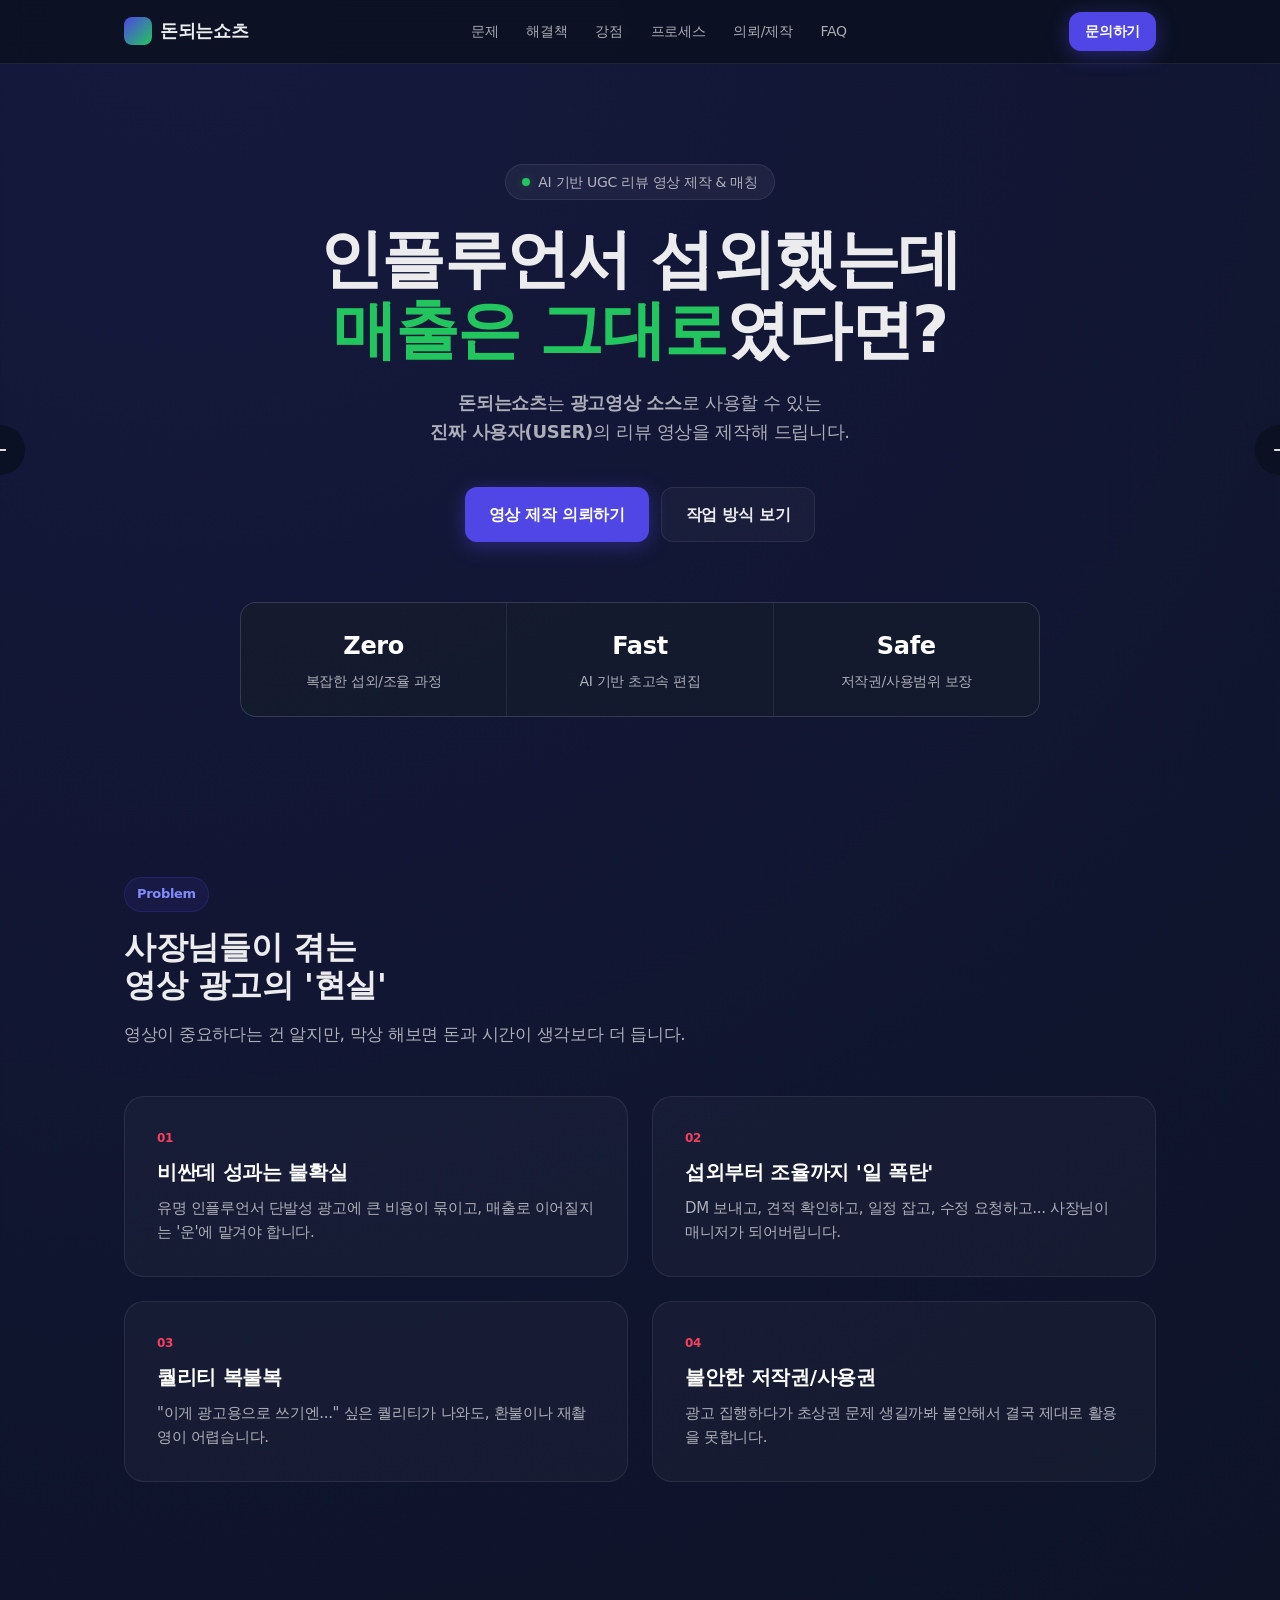
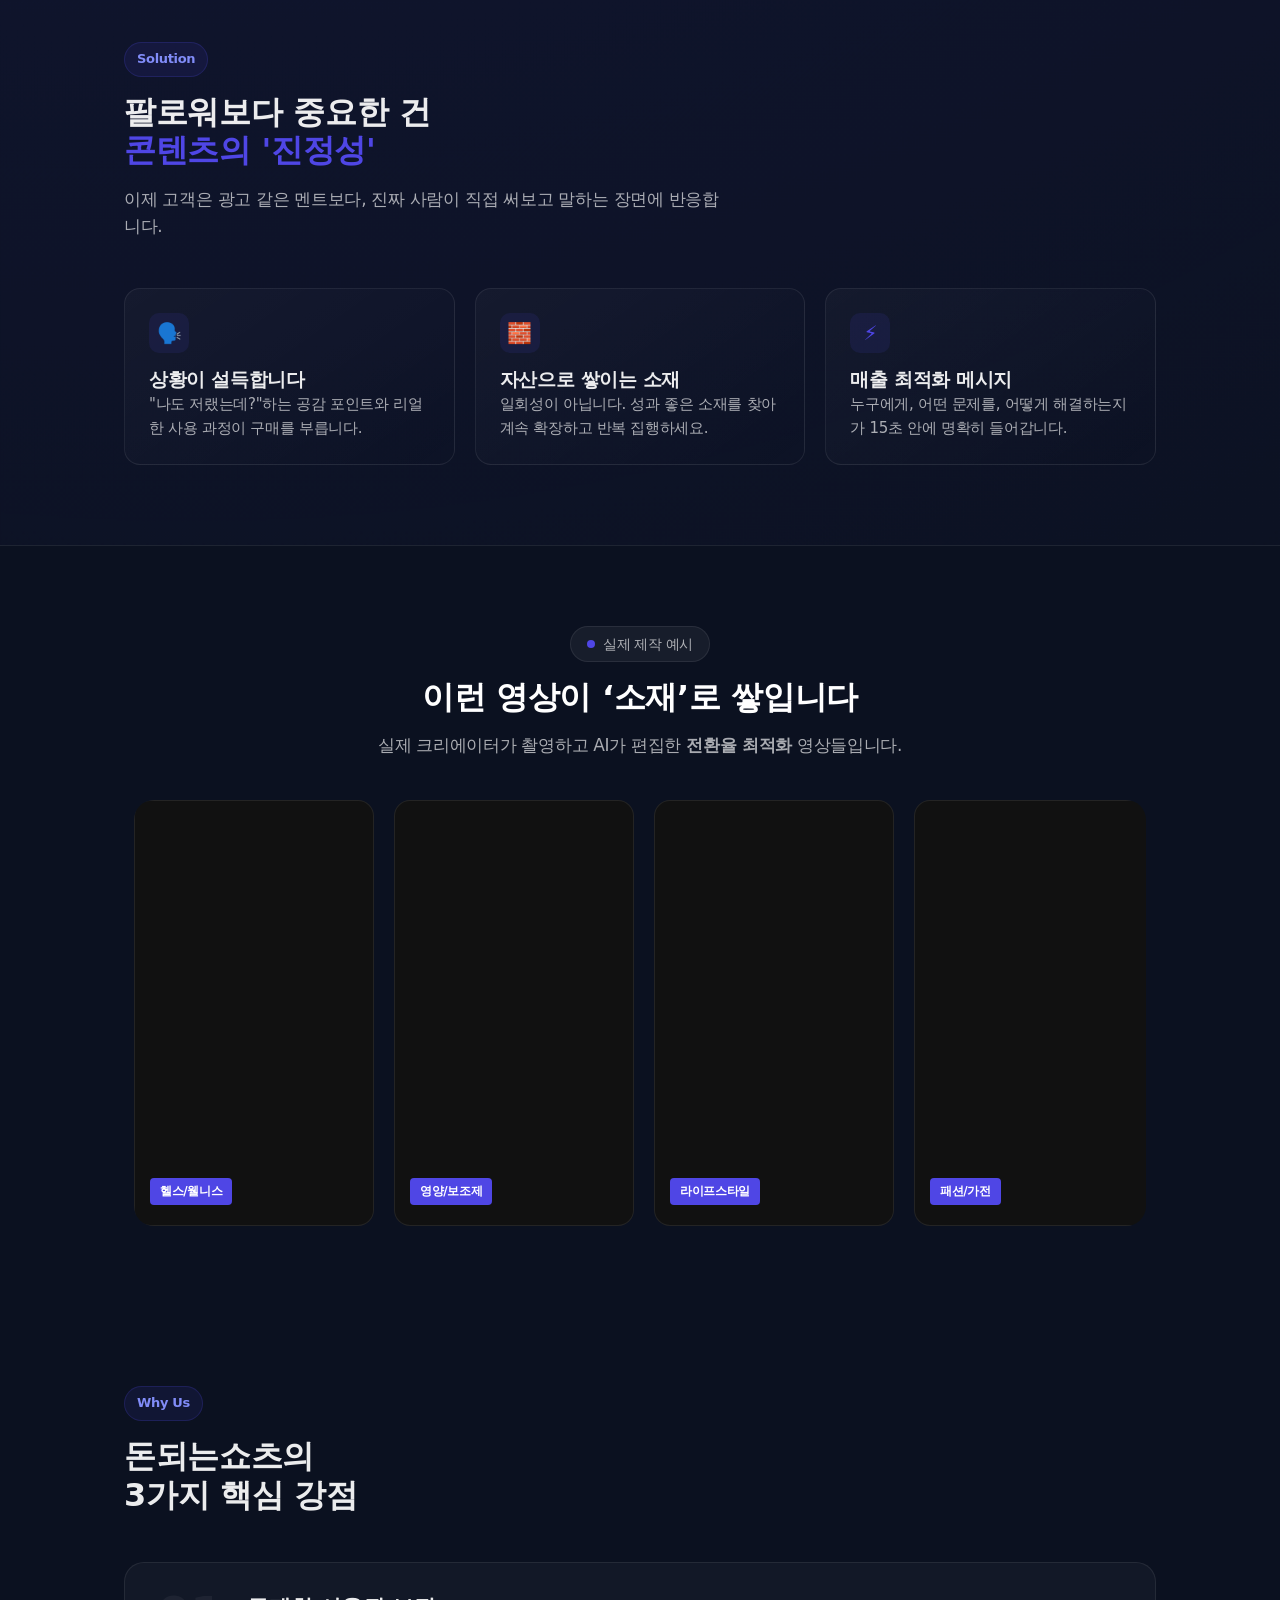
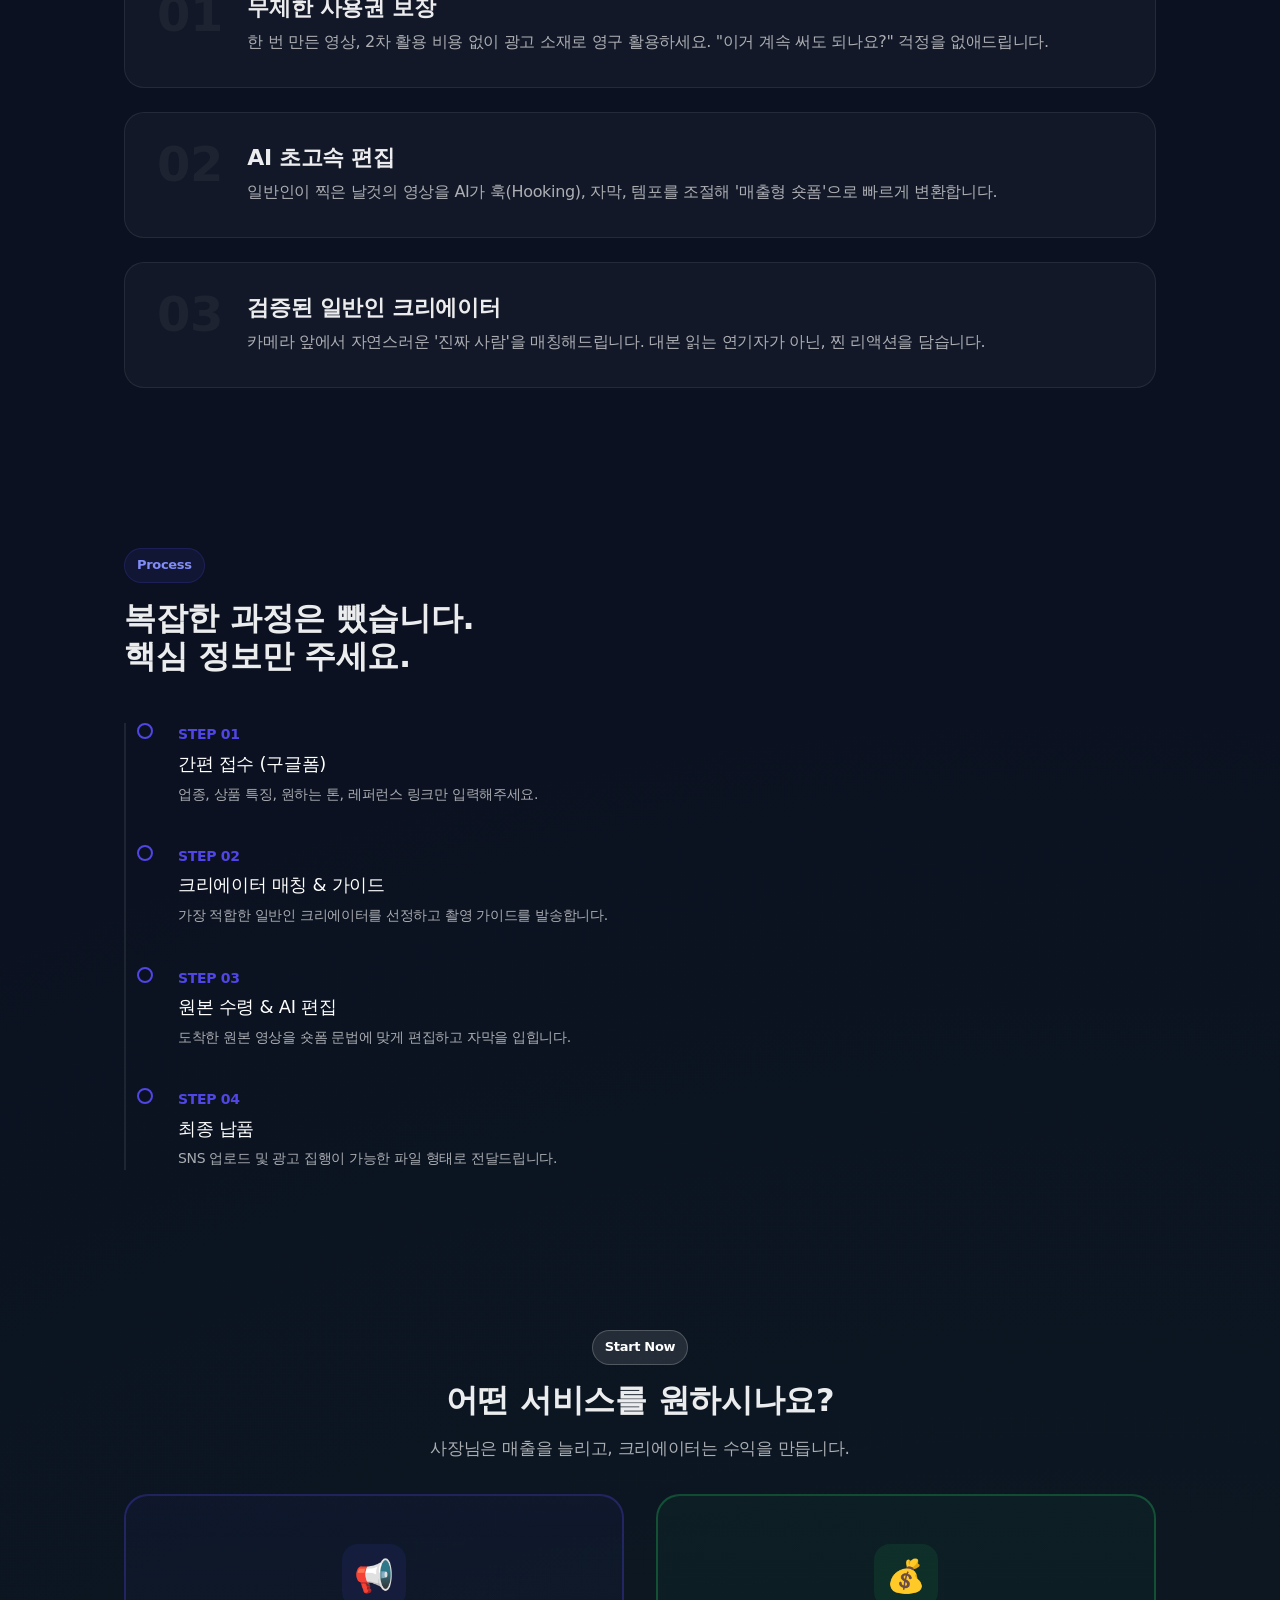
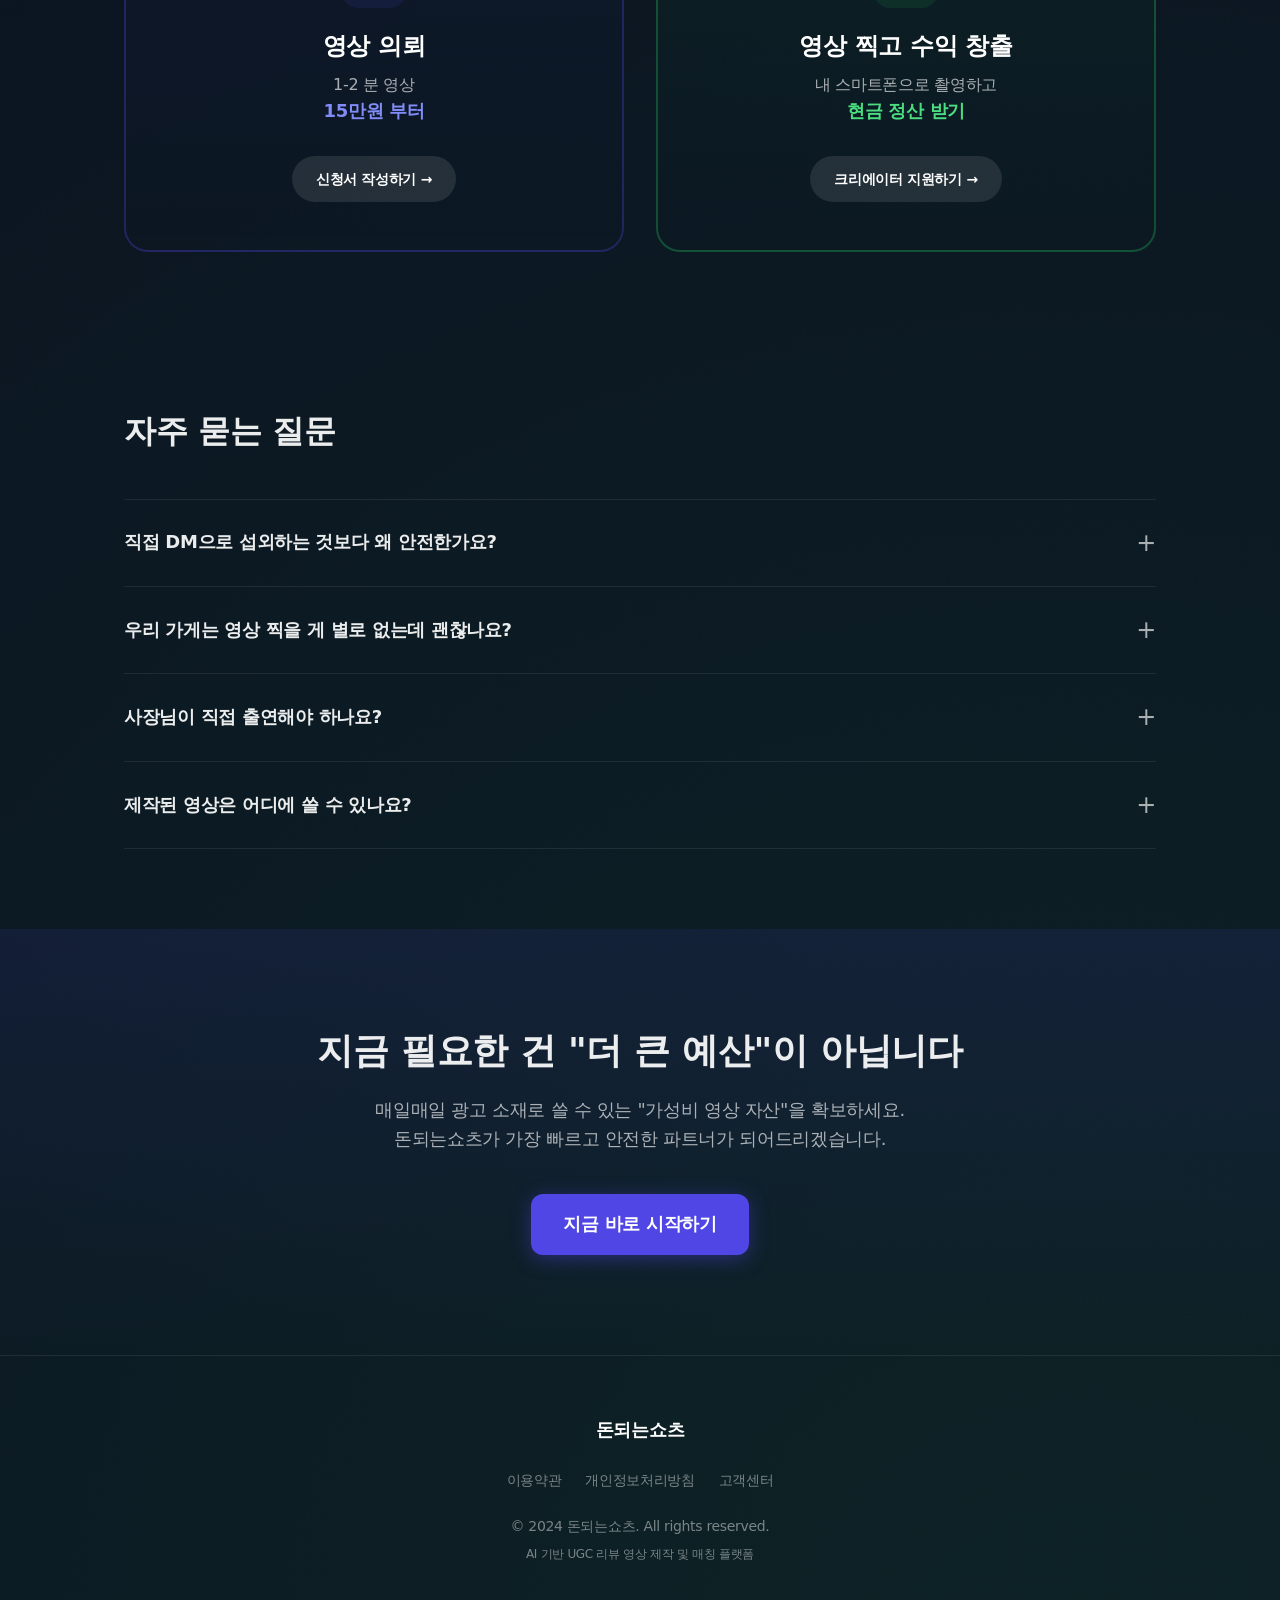
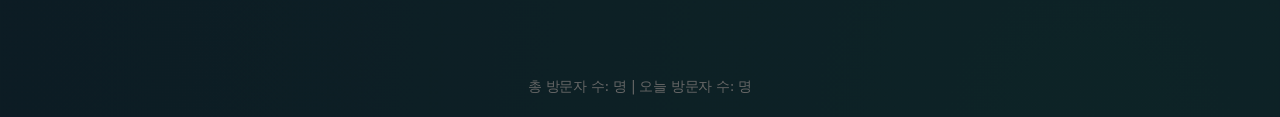
==== index.html @ a967acd9 "Update index.html" ====
<!DOCTYPE html>
<html lang="ko" data-theme="light" style=""><head>
    <meta charset="utf-8">
    <meta name="viewport" content="width=device-width, initial-scale=1">
	<link rel="icon" href="./favicon.ico" type="image/x-icon">
    <title>돈되는쇼츠 | 홍보용으로 사용가능한 일반인 리뷰영상</title>
    <meta name="description" content="중소상공인을 위한 UGC 리뷰 숏폼 제작 및 크리에이터 매칭 서비스. 무제한 사용권 + AI 초고속 편집 + 검증된 제작자 풀.">
    <meta name="theme-color" content="#4f46e5">

    <style>
      :root {
        --bg: #0b1120;
        --surface: rgba(255, 255, 255, 0.03);
        --surface-hover: rgba(255, 255, 255, 0.06);
        --border: rgba(255, 255, 255, 0.08);
        --text: rgba(255, 255, 255, 0.92);
        --muted: rgba(255, 255, 255, 0.65);
        --muted2: rgba(255, 255, 255, 0.45);
        --brand: #4f46e5; /* indigo */
        --brand-glow: rgba(79, 70, 229, 0.35);
        --accent: #22c55e; /* green */
        --accent-glow: rgba(34, 197, 94, 0.25);
        --shadow: 0 20px 80px -10px rgba(0, 0, 0, 0.6);
        --radius: 20px;
        --radius-sm: 12px;
        --max-w: 1080px;
        --font-main:
          -apple-system, BlinkMacSystemFont, 'Pretendard Variable', Pretendard, system-ui, Roboto, 'Helvetica Neue',
          'Segoe UI', 'Apple SD Gothic Neo', 'Noto Sans KR', 'Malgun Gothic', sans-serif;
      }

      *,
      *::before,
      *::after {
        box-sizing: border-box;
      }

      html {
        scroll-behavior: smooth;
      }

      body {
        margin: 0;
        font-family: var(--font-main);
        background-color: var(--bg);
        background-image:
          radial-gradient(circle at 15% 0%, rgba(79, 70, 229, 0.15) 0%, transparent 40%),
          radial-gradient(circle at 85% 100%, rgba(34, 197, 94, 0.1) 0%, transparent 40%);
        color: var(--text);
        line-height: 1.6;
        letter-spacing: -0.02em;
        overflow-x: hidden;
      }

      a {
        color: inherit;
        text-decoration: none;
        transition: 0.2s;
      }
      button {
        background: none;
        border: none;
        font: inherit;
        cursor: pointer;
        color: inherit;
      }

      /* Layout */
      .container {
        width: 100%;
        max-width: var(--max-w);
        margin: 0 auto;
        padding: 0 24px;
      }

      /* Typography */
      h1,
      h2,
      h3 {
        margin: 0;
        line-height: 1.2;
        font-weight: 800;
      }
      p {
        margin: 0;
      }
      .text-gradient {
        background: linear-gradient(135deg, #fff 30%, var(--brand) 100%);
        -webkit-background-clip: text;
        -webkit-text-fill-color: transparent;
      }
      .text-accent {
        color: var(--accent);
      }
      .text-brand {
        color: var(--brand);
      }

      /* Buttons */
      .btn {
        display: inline-flex;
        align-items: center;
        justify-content: center;
        padding: 14px 24px;
        border-radius: var(--radius-sm);
        font-weight: 700;
        font-size: 16px;
        transition: all 0.2s ease;
        white-space: nowrap;
      }
      .btn-primary {
        background: var(--brand);
        color: white;
        box-shadow: 0 4px 20px rgba(79, 70, 229, 0.4);
      }
      .btn-primary:hover {
        background: #4338ca;
        transform: translateY(-2px);
        box-shadow: 0 8px 30px rgba(79, 70, 229, 0.5);
      }
      .btn-outline {
        border: 1px solid var(--border);
        background: rgba(255, 255, 255, 0.03);
      }
      .btn-outline:hover {
        border-color: rgba(255, 255, 255, 0.2);
        background: rgba(255, 255, 255, 0.08);
      }
      .btn-nav {
        font-size: 14px;
        color: var(--muted);
        padding: 8px 12px;
      }
      .btn-nav:hover {
        color: white;
      }

      /* Navbar */
      .nav {
        position: sticky;
        top: 0;
        z-index: 100;
        background: rgba(11, 17, 32, 0.85);
        backdrop-filter: blur(12px);
        border-bottom: 1px solid var(--border);
        height: 64px;
        display: flex;
        align-items: center;
      }
      .nav-inner {
        display: flex;
        justify-content: space-between;
        align-items: center;
      }
      .logo {
        font-weight: 900;
        font-size: 18px;
        display: flex;
        align-items: center;
        gap: 8px;
      }
      .logo-icon {
        width: 28px;
        height: 28px;
        background: linear-gradient(135deg, var(--brand), var(--accent));
        border-radius: 8px;
      }
      .nav-menu {
        display: none;
        gap: 4px;
      }
      .nav-cta {
        display: none;
      }

      @media (min-width: 768px) {
        .nav-menu {
          display: flex;
        }
        .nav-cta {
          display: block;
        }
      }

      /* Section Common */
      section {
        padding: 80px 0;
      }
      .section-header {
        margin-bottom: 48px;
        text-align: left;
      }
      .section-tag {
        display: inline-block;
        padding: 6px 12px;
        border-radius: 100px;
        font-size: 13px;
        font-weight: 700;
        background: rgba(79, 70, 229, 0.1);
        color: #818cf8;
        border: 1px solid rgba(79, 70, 229, 0.2);
        margin-bottom: 16px;
      }
      .section-title {
        font-size: 32px;
        margin-bottom: 16px;
      }
      .section-desc {
        font-size: 17px;
        color: var(--muted);
        max-width: 600px;
      }

      /* Hero */
      .hero {
        padding-top: 100px;
        padding-bottom: 80px;
        text-align: center;
      }
      .hero-pill {
        display: inline-flex;
        align-items: center;
        gap: 8px;
        padding: 6px 16px;
        border-radius: 100px;
        background: rgba(255, 255, 255, 0.05);
        border: 1px solid var(--border);
        font-size: 14px;
        color: var(--muted);
        margin-bottom: 24px;
      }
      .hero-dot {
        width: 8px;
        height: 8px;
        border-radius: 50%;
        background: var(--accent);
        box-shadow: 0 0 10px var(--accent-glow);
      }
      .hero-title {
        font-size: clamp(36px, 5vw, 64px);
        line-height: 1.1;
        margin-bottom: 24px;
        letter-spacing: -0.03em;
      }
      .hero-sub {
        font-size: 18px;
        color: var(--muted);
        max-width: 700px;
        margin: 0 auto 40px;
      }
      .hero-actions {
        display: flex;
        gap: 12px;
        justify-content: center;
        margin-bottom: 60px;
      }
      .hero-stats {
        display: grid;
        grid-template-columns: repeat(3, 1fr);
        gap: 1px;
        background: var(--border);
        border: 1px solid var(--border);
        border-radius: 16px;
        overflow: hidden;
        max-width: 800px;
        margin: 0 auto;
      }
      .stat-item {
        background: rgba(11, 17, 32, 0.6);
        padding: 24px;
        text-align: center;
      }
      .stat-val {
        font-size: 24px;
        font-weight: 800;
        color: white;
        margin-bottom: 4px;
      }
      .stat-lbl {
        font-size: 14px;
        color: var(--muted);
      }

      /* Problem Grid */
      .grid-2 {
        display: grid;
        grid-template-columns: 1fr;
        gap: 24px;
      }
      @media (min-width: 768px) {
        .grid-2 {
          grid-template-columns: 1fr 1fr;
        }
      }

      .card {
        background: var(--surface);
        border: 1px solid var(--border);
        border-radius: var(--radius);
        padding: 32px;
        transition: 0.3s;
      }
      .card:hover {
        border-color: rgba(255, 255, 255, 0.15);
      }

      .prob-num {
        font-size: 12px;
        font-weight: 700;
        color: #f43f5e;
        margin-bottom: 12px;
        display: block;
      }
      .card-title {
        font-size: 20px;
        margin-bottom: 12px;
        color: white;
      }
      .card-text {
        font-size: 15px;
        color: var(--muted);
      }

      /* Solution */
      .sol-grid {
        display: grid;
        grid-template-columns: repeat(auto-fit, minmax(280px, 1fr));
        gap: 20px;
      }
      .sol-card {
        padding: 24px;
        border-radius: 16px;
        background: linear-gradient(145deg, rgba(255, 255, 255, 0.03), transparent);
        border: 1px solid var(--border);
      }
      .sol-icon {
        width: 40px;
        height: 40px;
        border-radius: 10px;
        background: rgba(79, 70, 229, 0.1);
        color: var(--brand);
        display: flex;
        align-items: center;
        justify-content: center;
        margin-bottom: 16px;
        font-size: 20px;
      }

      /* Features */
      .feat-list {
        display: flex;
        flex-direction: column;
        gap: 24px;
      }
      .feat-item {
        display: flex;
        gap: 24px;
        padding: 32px;
        border-radius: var(--radius);
        background: var(--surface);
        border: 1px solid var(--border);
        align-items: flex-start;
      }
      .feat-num {
        font-size: 48px;
        font-weight: 900;
        color: rgba(255, 255, 255, 0.05);
        line-height: 0.8;
      }
      .feat-content h3 {
        font-size: 22px;
        margin-bottom: 8px;
      }
      .feat-content p {
        color: var(--muted);
      }

      /* Process */
      .process-steps {
        position: relative;
        padding-left: 20px;
        border-left: 2px solid var(--border);
      }
      .step {
        position: relative;
        padding-left: 32px;
        margin-bottom: 40px;
      }
      .step:last-child {
        margin-bottom: 0;
      }
      .step::before {
        content: '';
        position: absolute;
        left: -9px;
        top: 0;
        width: 16px;
        height: 16px;
        border-radius: 50%;
        background: var(--bg);
        border: 2px solid var(--brand);
      }
      .step-name {
        font-size: 14px;
        font-weight: 700;
        color: var(--brand);
        margin-bottom: 4px;
        text-transform: uppercase;
      }
      .step-title {
        font-size: 18px;
        color: white;
        margin-bottom: 4px;
      }
      .step-desc {
        font-size: 14px;
        color: var(--muted);
      }

      /* Pricing Replacement: CTA Choice */
      .cta-choice-container {
        display: grid;
        grid-template-columns: 1fr;
        gap: 24px;
        margin-top: 24px;
      }
      @media (min-width: 768px) {
        .cta-choice-container {
          grid-template-columns: 1fr 1fr;
          gap: 32px;
        }
      }
      .choice-card {
        display: flex;
        flex-direction: column;
        justify-content: center;
        align-items: center;
        text-align: center;
        padding: 48px 32px;
        border-radius: 24px;
        border: 2px solid var(--border);
        background: var(--surface);
        transition: all 0.3s ease;
        cursor: pointer;
        height: 100%;
        text-decoration: none;
      }
      .choice-card:hover {
        transform: translateY(-5px);
        background: var(--surface-hover);
        border-color: rgba(255, 255, 255, 0.2);
      }

      /* Left Card Style */
      .choice-client {
        border-color: rgba(79, 70, 229, 0.3);
        background: linear-gradient(180deg, rgba(79, 70, 229, 0.05), transparent);
      }
      .choice-client:hover {
        border-color: rgba(79, 70, 229, 0.6);
        box-shadow: 0 10px 40px -10px rgba(79, 70, 229, 0.2);
      }
      .choice-client .icon-box {
        background: rgba(79, 70, 229, 0.1);
        color: #818cf8;
      }

      /* Right Card Style */
      .choice-creator {
        border-color: rgba(34, 197, 94, 0.3);
        background: linear-gradient(180deg, rgba(34, 197, 94, 0.05), transparent);
      }
      .choice-creator:hover {
        border-color: rgba(34, 197, 94, 0.6);
        box-shadow: 0 10px 40px -10px rgba(34, 197, 94, 0.2);
      }
      .choice-creator .icon-box {
        background: rgba(34, 197, 94, 0.1);
        color: #4ade80;
      }

      .choice-card .icon-box {
        width: 64px;
        height: 64px;
        border-radius: 16px;
        display: flex;
        align-items: center;
        justify-content: center;
        font-size: 32px;
        margin-bottom: 24px;
      }
      .choice-title {
        font-size: 24px;
        font-weight: 800;
        color: white;
        margin-bottom: 12px;
      }
      .choice-desc {
        font-size: 16px;
        color: var(--muted);
        line-height: 1.5;
      }
      .choice-btn-fake {
        margin-top: 32px;
        padding: 12px 24px;
        border-radius: 100px;
        font-size: 14px;
        font-weight: 700;
        background: rgba(255, 255, 255, 0.1);
        color: white;
        display: inline-flex;
        align-items: center;
        gap: 8px;
      }
      .choice-card:hover .choice-btn-fake {
        background: white;
        color: black;
      }

      /* FAQ */
      .faq-item {
        border-bottom: 1px solid var(--border);
      }
      .faq-item:first-child {
        border-top: 1px solid var(--border);
      }
      details > summary {
        padding: 24px 0;
        cursor: pointer;
        font-weight: 700;
        font-size: 18px;
        list-style: none;
        display: flex;
        justify-content: space-between;
        align-items: center;
      }
      details > summary::-webkit-details-marker {
        display: none;
      }
      details > summary::after {
        content: '+';
        font-size: 24px;
        font-weight: 300;
        color: var(--muted);
      }
      details[open] > summary::after {
        content: '-';
      }
      details > p {
        padding-bottom: 24px;
        color: var(--muted);
        line-height: 1.6;
      }

      /* Footer */
      footer {
        border-top: 1px solid var(--border);
        padding: 60px 0;
        text-align: center;
        color: var(--muted2);
        font-size: 14px;
      }
      .footer-links {
        display: flex;
        justify-content: center;
        gap: 24px;
        margin-bottom: 24px;
      }

      /* Responsive */
      @media (max-width: 768px) {
        .hero-stats {
          grid-template-columns: 1fr;
          border: none;
          background: none;
          gap: 12px;
        }
        .stat-item {
          border-radius: 12px;
        }
        .feat-item {
          flex-direction: column;
          gap: 16px;
        }
        .feat-num {
          font-size: 32px;
        }
        .hero-title {
          font-size: 36px;
        }
      }
    </style>
	<!-- Google tag (gtag.js) -->
<script async src="https://www.googletagmanager.com/gtag/js?id=AW-16887569564">
</script>
<script>
  window.dataLayer = window.dataLayer || [];
  function gtag(){dataLayer.push(arguments);}
  gtag('js', new Date());

  gtag('config', 'AW-16887569564');
</script>
  </head>
  <body style="">
    <!-- Navigation -->
    <nav class="nav">
      <div class="container nav-inner">
        <a href="#" class="logo">
          <div class="logo-icon"></div>
          돈되는쇼츠
        </a>
        <div class="nav-menu">
          <a href="#problem" class="btn-nav">문제</a>
          <a href="#solution" class="btn-nav">해결책</a>
          <a href="#features" class="btn-nav">강점</a>
          <a href="#process" class="btn-nav">프로세스</a>
          <a href="#cta-choice" class="btn-nav">의뢰/제작</a>
          <a href="#faq" class="btn-nav">FAQ</a>
        </div>
        <div class="nav-cta">
          <a href="#cta-choice" class="btn btn-primary btn-sm" style="padding: 8px 16px; font-size: 14px">문의하기</a>
        </div>
      </div>
    </nav>

    <!-- Hero Section -->
    <section class="hero">
      <div class="container">
        <div class="hero-pill">
          <span class="hero-dot"></span>
          AI 기반 UGC 리뷰 영상 제작 &amp; 매칭
        </div>
        <h1 class="hero-title">
          인플루언서 섭외했는데<br>
          <span class="text-accent">매출은 그대로</span>였다면?
        </h1>
        <p class="hero-sub">
          <b>돈되는쇼츠</b>는 <b>광고영상 소스</b>로 사용할 수 있는 <br><b>진짜 사용자(USER)</b>의 리뷰 영상을 제작해 드립니다.
        </p>
        <div class="hero-actions">
          <a href="#cta-choice" class="btn btn-primary">영상 제작 의뢰하기</a>
          <a href="#process" class="btn btn-outline">작업 방식 보기</a>
        </div>

        <div class="hero-stats">
          <div class="stat-item">
            <div class="stat-val">Zero</div>
            <div class="stat-lbl">복잡한 섭외/조율 과정</div>
          </div>
          <div class="stat-item">
            <div class="stat-val">Fast</div>
            <div class="stat-lbl">AI 기반 초고속 편집</div>
          </div>
          <div class="stat-item">
            <div class="stat-val">Safe</div>
            <div class="stat-lbl">저작권/사용범위 보장</div>
          </div>
        </div>
      </div>
    </section>


    <!-- Problem Section -->
    <section id="problem">
      <div class="container">
        <div class="section-header">
          <span class="section-tag">Problem</span>
          <h2 class="section-title">사장님들이 겪는<br>영상 광고의 '현실'</h2>
          <p class="section-desc">영상이 중요하다는 건 알지만, 막상 해보면 돈과 시간이 생각보다 더 듭니다.</p>
        </div>

        <div class="grid-2">
          <div class="card">
            <span class="prob-num">01</span>
            <h3 class="card-title">비싼데 성과는 불확실</h3>
            <p class="card-text">
              유명 인플루언서 단발성 광고에 큰 비용이 묶이고, 매출로 이어질지는 '운'에 맡겨야 합니다.
            </p>
          </div>
          <div class="card">
            <span class="prob-num">02</span>
            <h3 class="card-title">섭외부터 조율까지 '일 폭탄'</h3>
            <p class="card-text">
              DM 보내고, 견적 확인하고, 일정 잡고, 수정 요청하고... 사장님이 매니저가 되어버립니다.
            </p>
          </div>
          <div class="card">
            <span class="prob-num">03</span>
            <h3 class="card-title">퀄리티 복불복</h3>
            <p class="card-text">"이게 광고용으로 쓰기엔..." 싶은 퀄리티가 나와도, 환불이나 재촬영이 어렵습니다.</p>
          </div>
          <div class="card">
            <span class="prob-num">04</span>
            <h3 class="card-title">불안한 저작권/사용권</h3>
            <p class="card-text">광고 집행하다가 초상권 문제 생길까봐 불안해서 결국 제대로 활용을 못합니다.</p>
          </div>
        </div>
      </div>
    </section>

    <!-- Solution Section -->
    <section id="solution">
      <div class="container">
        <div class="section-header">
          <span class="section-tag">Solution</span>
          <h2 class="section-title">팔로워보다 중요한 건<br><span class="text-brand">콘텐츠의 '진정성'</span></h2>
          <p class="section-desc">이제 고객은 광고 같은 멘트보다, 진짜 사람이 직접 써보고 말하는 장면에 반응합니다.</p>
        </div>

        <div class="sol-grid">
          <div class="sol-card">
            <div class="sol-icon">🗣️</div>
            <h3>상황이 설득합니다</h3>
            <p style="color: var(--muted); font-size: 15px">
              "나도 저랬는데?"하는 공감 포인트와 리얼한 사용 과정이 구매를 부릅니다.
            </p>
          </div>
          <div class="sol-card">
            <div class="sol-icon">🧱</div>
            <h3>자산으로 쌓이는 소재</h3>
            <p style="color: var(--muted); font-size: 15px">
              일회성이 아닙니다. 성과 좋은 소재를 찾아 계속 확장하고 반복 집행하세요.
            </p>
          </div>
          <div class="sol-card">
            <div class="sol-icon">⚡</div>
            <h3>매출 최적화 메시지</h3>
            <p style="color: var(--muted); font-size: 15px">
              누구에게, 어떤 문제를, 어떻게 해결하는지가 15초 안에 명확히 들어갑니다.
            </p>
          </div>
        </div>
      </div>
    </section>



    <!-- Problem Section -->
<section id="shorts-banner" class="section" style="background: var(--bg); border-top: 1px solid var(--border); padding: 80px 0;">
  <div class="container">
    <div class="section__header" style="text-align: center; margin-bottom: 40px;">
      <div class="pill" style="display: inline-flex; align-items: center; gap: 8px; padding: 6px 16px; border-radius: 100px; background: rgba(255, 255, 255, 0.05); border: 1px solid var(--border); font-size: 14px; color: var(--muted); margin-bottom: 16px;">
        <span class="pill__dot" style="width: 8px; height: 8px; border-radius: 50%; background: var(--brand);"></span>
        실제 제작 예시
      </div>
      <h2 class="section__title" style="font-size: 32px; font-weight: 800; color: white; margin-bottom: 16px;">이런 영상이 ‘소재’로 쌓입니다</h2>
      <p class="section__desc" style="font-size: 17px; color: var(--muted);">
        실제 크리에이터가 촬영하고 AI가 편집한 <b>전환율 최적화</b> 영상들입니다.
      </p>
    </div>

    <div class="shorts-container" style="position: relative; padding: 0 10px;">
      <div id="shortsViewport" style="overflow: hidden; width: 100%; border-radius: 20px;">
        <div id="shortsTrack" style="display: flex; gap: 20px; transition: transform 0.5s cubic-bezier(0.25, 1, 0.5, 1);">
          
          <div class="shorts-item" style="flex: 0 0 240px;">
  		<a href="https://billo.app/wp-content/uploads/2025/04/8-Health_Wellness_169096_Andrew_Michigan_4.94.mp4" target="_blank" class="shorts-card-link" style="display: block; position: relative; aspect-ratio: 9/16; border-radius: 16px; overflow: hidden; border: 1px solid var(--border); background: #111;">
    		<video autoplay muted loop playsinline style="width: 100%; height: 100%; object-fit: cover;">
     			 <source src="https://billo.app/wp-content/uploads/2025/04/8-Health_Wellness_169096_Andrew_Michigan_4.94.mp4" type="video/mp4">
    		</video>
   		 <div style="position: absolute; bottom: 20px; left: 15px; background: var(--brand); color: white; padding: 4px 10px; border-radius: 4px; font-size: 12px; font-weight: bold;">헬스/웰니스</div>
  		</a>
	</div>

	<div class="shorts-item" style="flex: 0 0 240px;">
  <a href="https://billo.app/wp-content/uploads/2025/04/7-Health_Wellness_326618_Natalie_California_4.7.mp4" target="_blank" class="shorts-card-link" style="display: block; position: relative; aspect-ratio: 9/16; border-radius: 16px; overflow: hidden; border: 1px solid var(--border); background: #111;">
    <video autoplay muted loop playsinline style="width: 100%; height: 100%; object-fit: cover;">
      <source src="https://billo.app/wp-content/uploads/2025/04/7-Health_Wellness_326618_Natalie_California_4.7.mp4" type="video/mp4">
    </video>
    <div style="position: absolute; bottom: 20px; left: 15px; background: var(--brand); color: white; padding: 4px 10px; border-radius: 4px; font-size: 12px; font-weight: bold;">영양/보조제</div>
  </a>
</div>

<div class="shorts-item" style="flex: 0 0 240px;">
  <a href="https://billo.app/wp-content/uploads/2025/04/6-Health_Wellness_260376_Taylor_Florida_4.9.mp4" target="_blank" class="shorts-card-link" style="display: block; position: relative; aspect-ratio: 9/16; border-radius: 16px; overflow: hidden; border: 1px solid var(--border); background: #111;">
    <video autoplay muted loop playsinline style="width: 100%; height: 100%; object-fit: cover;">
      <source src="https://billo.app/wp-content/uploads/2025/04/6-Health_Wellness_260376_Taylor_Florida_4.9.mp4" type="video/mp4">
    </video>
    <div style="position: absolute; bottom: 20px; left: 15px; background: var(--brand); color: white; padding: 4px 10px; border-radius: 4px; font-size: 12px; font-weight: bold;">라이프스타일</div>
  </a>
</div>

<div class="shorts-item" style="flex: 0 0 240px;">
  <a href="https://billo.app/wp-content/uploads/2025/04/5-Health_Wellness_111465_Alexis_California_4.93.mp4" target="_blank" class="shorts-card-link" style="display: block; position: relative; aspect-ratio: 9/16; border-radius: 16px; overflow: hidden; border: 1px solid var(--border); background: #111;">
    <video autoplay muted loop playsinline style="width: 100%; height: 100%; object-fit: cover;">
      <source src="https://billo.app/wp-content/uploads/2025/04/5-Health_Wellness_111465_Alexis_California_4.93.mp4" type="video/mp4">
    </video>
    <div style="position: absolute; bottom: 20px; left: 15px; background: var(--brand); color: white; padding: 4px 10px; border-radius: 4px; font-size: 12px; font-weight: bold;">패션/가전</div>
  </a>
</div>


            </a>
          </div>
        </div>
      </div>

      <button onclick="slideShorts(-1)" class="btn btn--ghost" style="position: absolute; left: -25px; top: 50%; transform: translateY(-50%); width: 50px; height: 50px; border-radius: 50%; padding: 0; display: flex; align-items: center; justify-content: center; z-index: 10; background: rgba(11, 17, 32, 0.8); border-color: var(--border); backdrop-filter: blur(4px);">←</button>
      <button onclick="slideShorts(1)" class="btn btn--ghost" style="position: absolute; right: -25px; top: 50%; transform: translateY(-50%); width: 50px; height: 50px; border-radius: 50%; padding: 0; display: flex; align-items: center; justify-content: center; z-index: 10; background: rgba(11, 17, 32, 0.8); border-color: var(--border); backdrop-filter: blur(4px);">→</button>
      </div>
  </div>
</section>




    <!-- Features Section -->
    <section id="features">
      <div class="container">
        <div class="section-header">
          <span class="section-tag">Why Us</span>
          <h2 class="section-title">돈되는쇼츠의<br>3가지 핵심 강점</h2>
        </div>

        <div class="feat-list">
          <div class="feat-item">
            <div class="feat-num">01</div>
            <div class="feat-content">
              <h3>무제한 사용권 보장</h3>
              <p>
                한 번 만든 영상, 2차 활용 비용 없이 광고 소재로 영구 활용하세요. "이거 계속 써도 되나요?" 걱정을
                없애드립니다.
              </p>
            </div>
          </div>
          <div class="feat-item">
            <div class="feat-num">02</div>
            <div class="feat-content">
              <h3>AI 초고속 편집</h3>
              <p>
                일반인이 찍은 날것의 영상을 AI가 훅(Hooking), 자막, 템포를 조절해 '매출형 숏폼'으로 빠르게 변환합니다.
              </p>
            </div>
          </div>
          <div class="feat-item">
            <div class="feat-num">03</div>
            <div class="feat-content">
              <h3>검증된 일반인 크리에이터</h3>
              <p>
                카메라 앞에서 자연스러운 '진짜 사람'을 매칭해드립니다. 대본 읽는 연기자가 아닌, 찐 리액션을 담습니다.
              </p>
            </div>
          </div>
        </div>
      </div>
    </section>

    <!-- Process Section -->
    <section id="process">
      <div class="container">
        <div class="section-header">
          <span class="section-tag">Process</span>
          <h2 class="section-title">복잡한 과정은 뺐습니다.<br>핵심 정보만 주세요.</h2>
        </div>

        <div class="process-steps">
          <div class="step">
            <div class="step-name">Step 01</div>
            <div class="step-title">간편 접수 (구글폼)</div>
            <div class="step-desc">업종, 상품 특징, 원하는 톤, 레퍼런스 링크만 입력해주세요.</div>
          </div>
          <div class="step">
            <div class="step-name">Step 02</div>
            <div class="step-title">크리에이터 매칭 &amp; 가이드</div>
            <div class="step-desc">가장 적합한 일반인 크리에이터를 선정하고 촬영 가이드를 발송합니다.</div>
          </div>
          <div class="step">
            <div class="step-name">Step 03</div>
            <div class="step-title">원본 수령 &amp; AI 편집</div>
            <div class="step-desc">도착한 원본 영상을 숏폼 문법에 맞게 편집하고 자막을 입힙니다.</div>
          </div>
          <div class="step">
            <div class="step-name">Step 04</div>
            <div class="step-title">최종 납품</div>
            <div class="step-desc">SNS 업로드 및 광고 집행이 가능한 파일 형태로 전달드립니다.</div>
          </div>
        </div>
      </div>
    </section>

    <!-- CTA Choice Section (Replaces Pricing) -->
    <section id="cta-choice">
      <div class="container">
        <div class="section-header" style="text-align: center; margin-bottom: 32px">
          <span class="section-tag" style="background: rgba(255, 255, 255, 0.1); color: white; border-color: rgba(255, 255, 255, 0.2)">Start Now</span>
          <h2 class="section-title">어떤 서비스를 원하시나요?</h2>
          <p class="section-desc" style="margin: 0 auto">사장님은 매출을 늘리고, 크리에이터는 수익을 만듭니다.</p>
        </div>

        <div class="cta-choice-container">
          <!-- Left Button: Client -->
          <a href="https://docs.google.com/forms/d/e/1FAIpQLScUmZcJZhCeZBgffTGgI3rmO5zaN1W32PE9qiKROz8OehsSfQ/viewform?usp=dialog" target="_blank" class="choice-card choice-client">
            <div class="icon-box">📢</div>
            <h3 class="choice-title">영상 의뢰</h3>
            <p class="choice-desc">
              1-2 분 영상<br>
              <strong style="color: #818cf8; font-size: 18px">15만원 부터</strong>
            </p>
            <div class="choice-btn-fake">신청서 작성하기 →</div>
          </a>

          <!-- Right Button: Creator -->
          <a href="https://docs.google.com/forms/d/e/1FAIpQLSd-fpfJiS28MWoL7WD2UwCePr5Ziq4tHabbpIt4VNJw7_Xt1A/viewform?usp=dialog" target="_blank" class="choice-card choice-creator">
            <div class="icon-box">💰</div>
            <h3 class="choice-title">영상 찍고 수익 창출</h3>
            <p class="choice-desc">
              내 스마트폰으로 촬영하고<br>
              <strong style="color: #4ade80; font-size: 18px">현금 정산 받기</strong>
            </p>
            <div class="choice-btn-fake">크리에이터 지원하기 →</div>
          </a>
        </div>
      </div>
    </section>

    <!-- FAQ Section -->
    <section id="faq">
      <div class="container">
        <div class="section-header">
          <h2 class="section-title">자주 묻는 질문</h2>
        </div>

        <div class="faq-list">
          <div class="faq-item">
            <details>
              <summary>직접 DM으로 섭외하는 것보다 왜 안전한가요?</summary>
              <p>
                개인 간 거래는 먹튀, 연락 두절, 과도한 수정 요구 등 분쟁 소지가 많습니다. 돈되는쇼츠는 플랫폼이 중간에서
                제작 범위와 납기, 정산, 저작권을 보증하여 양쪽 모두 안전하게 거래할 수 있습니다.
              </p>
            </details>
          </div>
          <div class="faq-item">
            <details>
              <summary>우리 가게는 영상 찍을 게 별로 없는데 괜찮나요?</summary>
              <p>
                오히려 좋습니다. 화려한 연출보다 '솔직한 후기' 느낌이 UGC의 핵심입니다. 제품이 택배로 도착하는 장면,
                매장 문을 여는 장면, 한 입 먹고 짓는 표정 등 사소한 순간이 훌륭한 소재가 됩니다.
              </p>
            </details>
          </div>
          <div class="faq-item">
            <details>
              <summary>사장님이 직접 출연해야 하나요?</summary>
              <p>
                전혀 아닙니다. 100% 크리에이터가 출연하거나, 얼굴 없이 손과 목소리만 나오는 리뷰 형식도 가능합니다.
                원하시는 연출 방향을 구글폼에 적어주시면 됩니다.
              </p>
            </details>
          </div>
          <div class="faq-item">
            <details>
              <summary>제작된 영상은 어디에 쓸 수 있나요?</summary>
              <p>
                인스타그램 릴스, 유튜브 쇼츠, 틱톡 업로드는 물론 메타/구글 광고 소재로도 제한 없이 사용 가능합니다. 2차
                가공(컷 편집 등)도 자유롭게 하실 수 있습니다.
              </p>
            </details>
          </div>
        </div>
      </div>
    </section>

    <!-- Final CTA (Replaces Apply Section) -->
    <section style="
        background: linear-gradient(180deg, rgba(79, 70, 229, 0.1), transparent);
        padding: 100px 0;
        text-align: center;
      ">
      <div class="container">
        <h2 style="font-size: 36px; margin-bottom: 24px">지금 필요한 건 "더 큰 예산"이 아닙니다</h2>
        <p style="
            font-size: 18px;
            color: var(--muted);
            margin-bottom: 40px;
            max-width: 600px;
            margin-left: auto;
            margin-right: auto;
          ">
          매일매일 광고 소재로 쓸 수 있는 "가성비 영상 자산"을 확보하세요.<br>
          돈되는쇼츠가 가장 빠르고 안전한 파트너가 되어드리겠습니다.
        </p>
        <a href="#cta-choice" class="btn btn-primary" style="padding: 16px 32px; font-size: 18px">
          지금 바로 시작하기
        </a>
      </div>
    </section>

    <!-- Footer -->
    <footer>
      <div class="container">
        <div class="logo" style="justify-content: center; margin-bottom: 24px; color: white">돈되는쇼츠</div>
        <div class="footer-links">
          <a href="#">이용약관</a>
          <a href="#">개인정보처리방침</a>
          <a href="#faq">고객센터</a>
        </div>
        <p>© 2024 돈되는쇼츠. All rights reserved.</p>
        <p style="margin-top: 8px; font-size: 12px; color: var(--muted2)">AI 기반 UGC 리뷰 영상 제작 및 매칭 플랫폼</p>
      </div>
    </footer>
  
<script>
  let currentPos = 0;
  function moveShorts(dir) {
    const track = document.getElementById('shortsTrack');
    const itemWidth = 260; // 카드 너비(240) + 간격(20)
    const maxScroll = track.scrollWidth - track.parentElement.offsetWidth;

    currentPos += (dir * itemWidth);

    if (currentPos < 0) currentPos = 0;
    if (currentPos > maxScroll) currentPos = maxScroll;

    track.style.transform = `translateX(-${currentPos}px)`;
  }
</script>
<script async src="//busuanzi.ibruce.info/busuanzi/2.3/busuanzi.pure.mini.js"></script>
<div style="text-align: center; color: #666; font-size: 14px; margin-top: 50px; padding-bottom: 20px;">
    <span>총 방문자 수: <span id="busuanzi_value_site_pv"></span>명</span> | 
    <span>오늘 방문자 수: <span id="busuanzi_value_site_uv"></span>명</span>
</div>
</body></html>
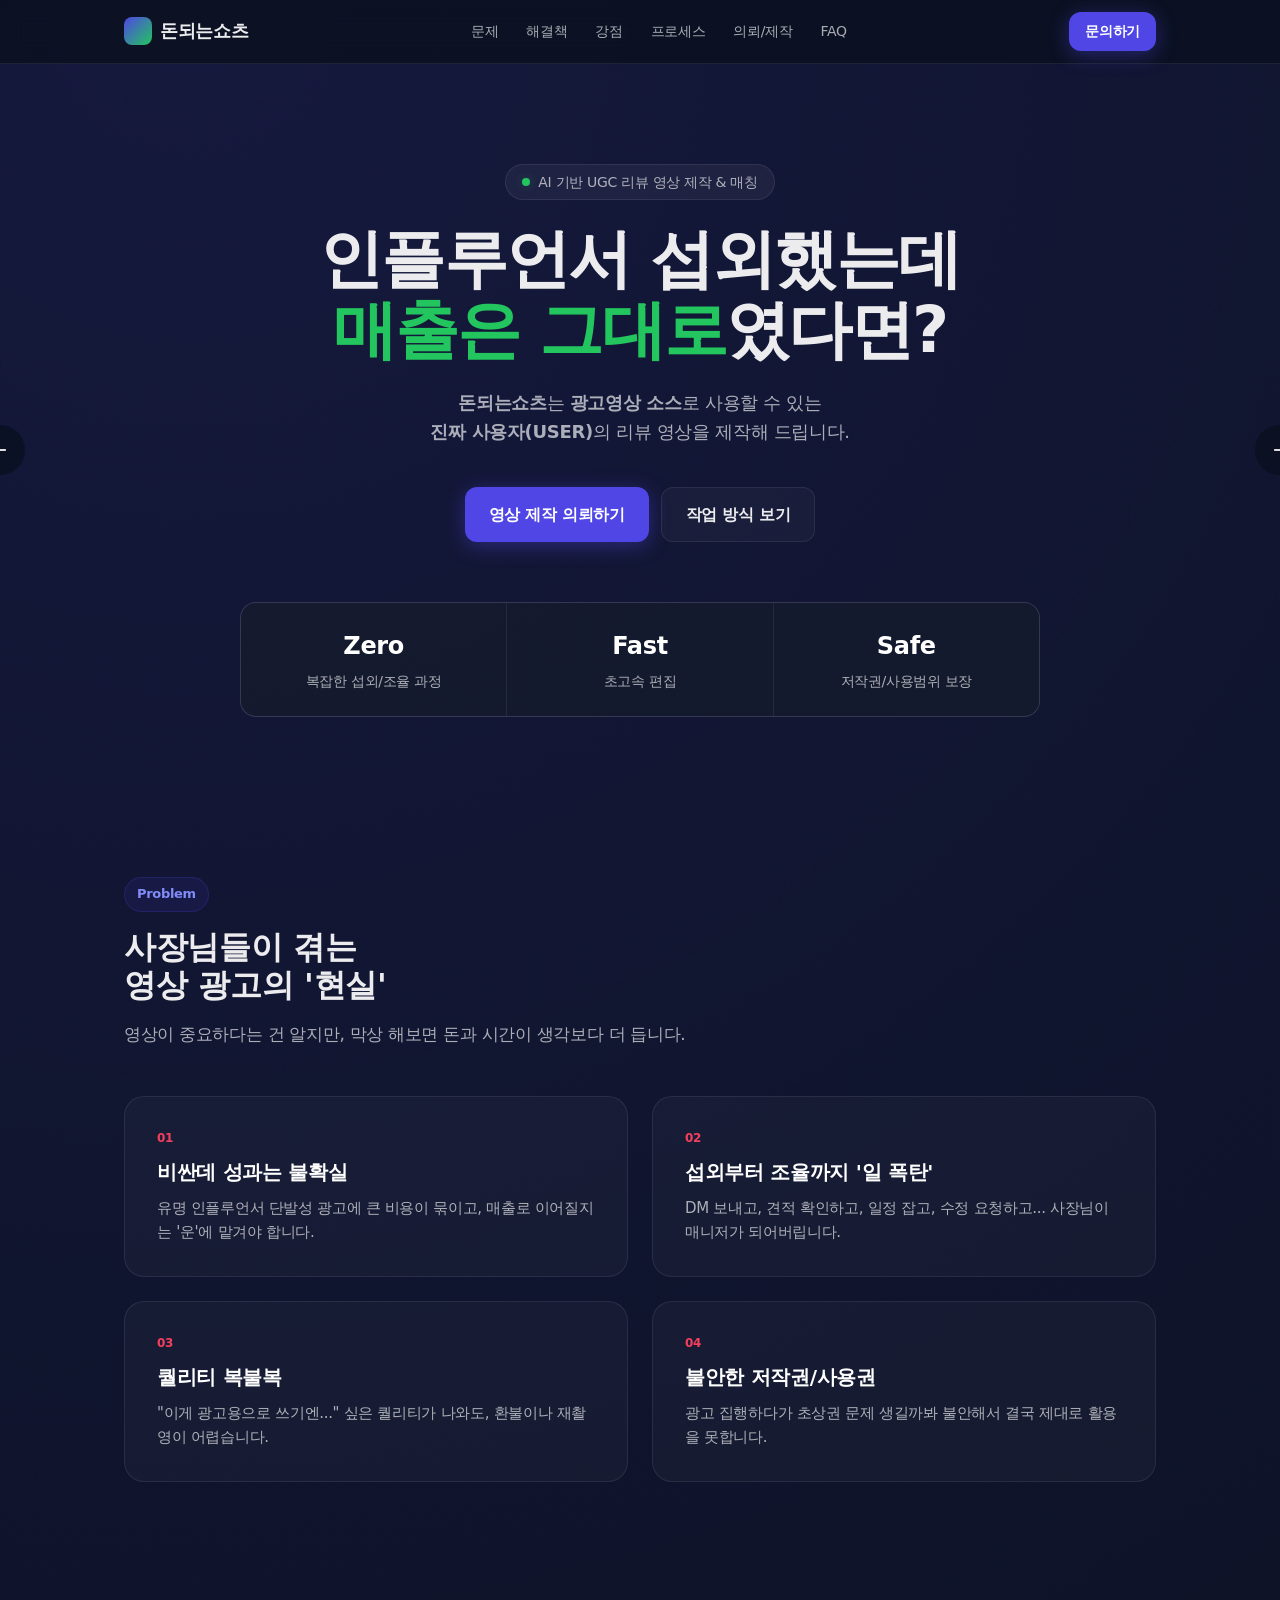
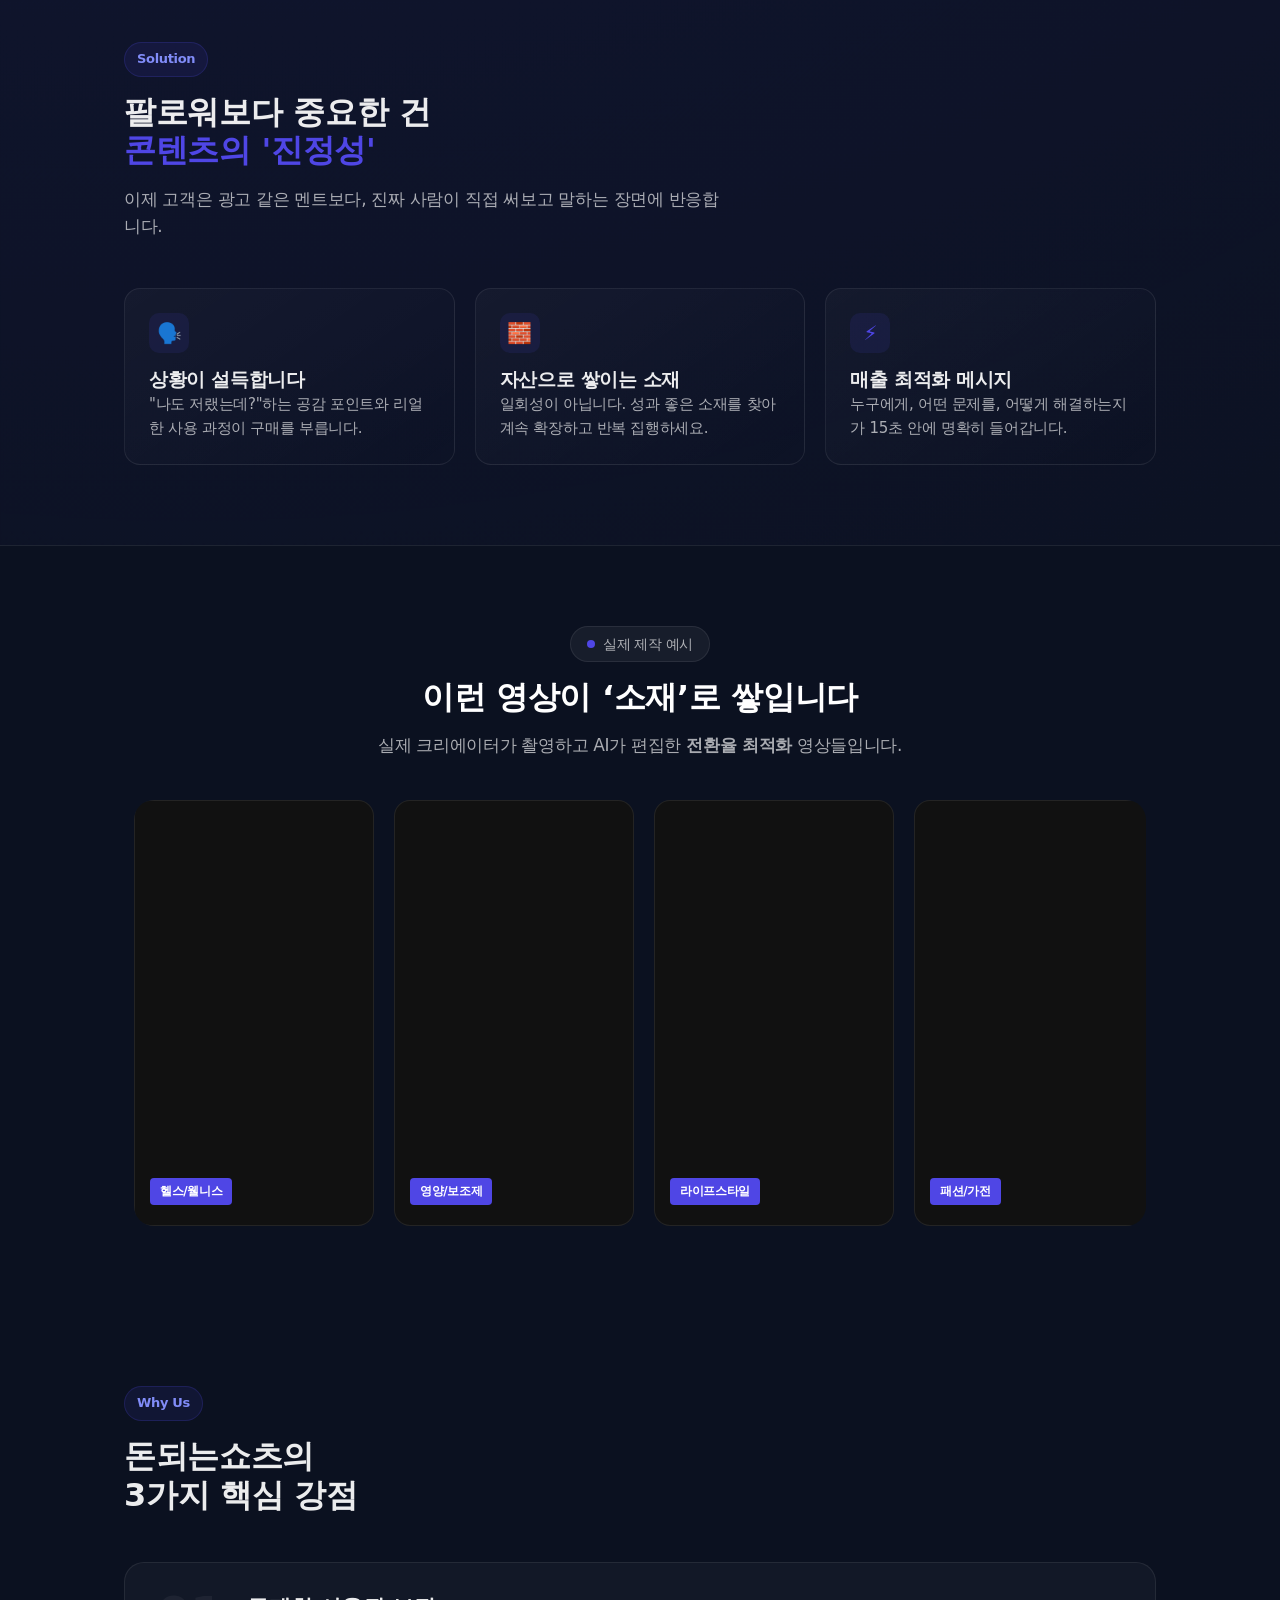
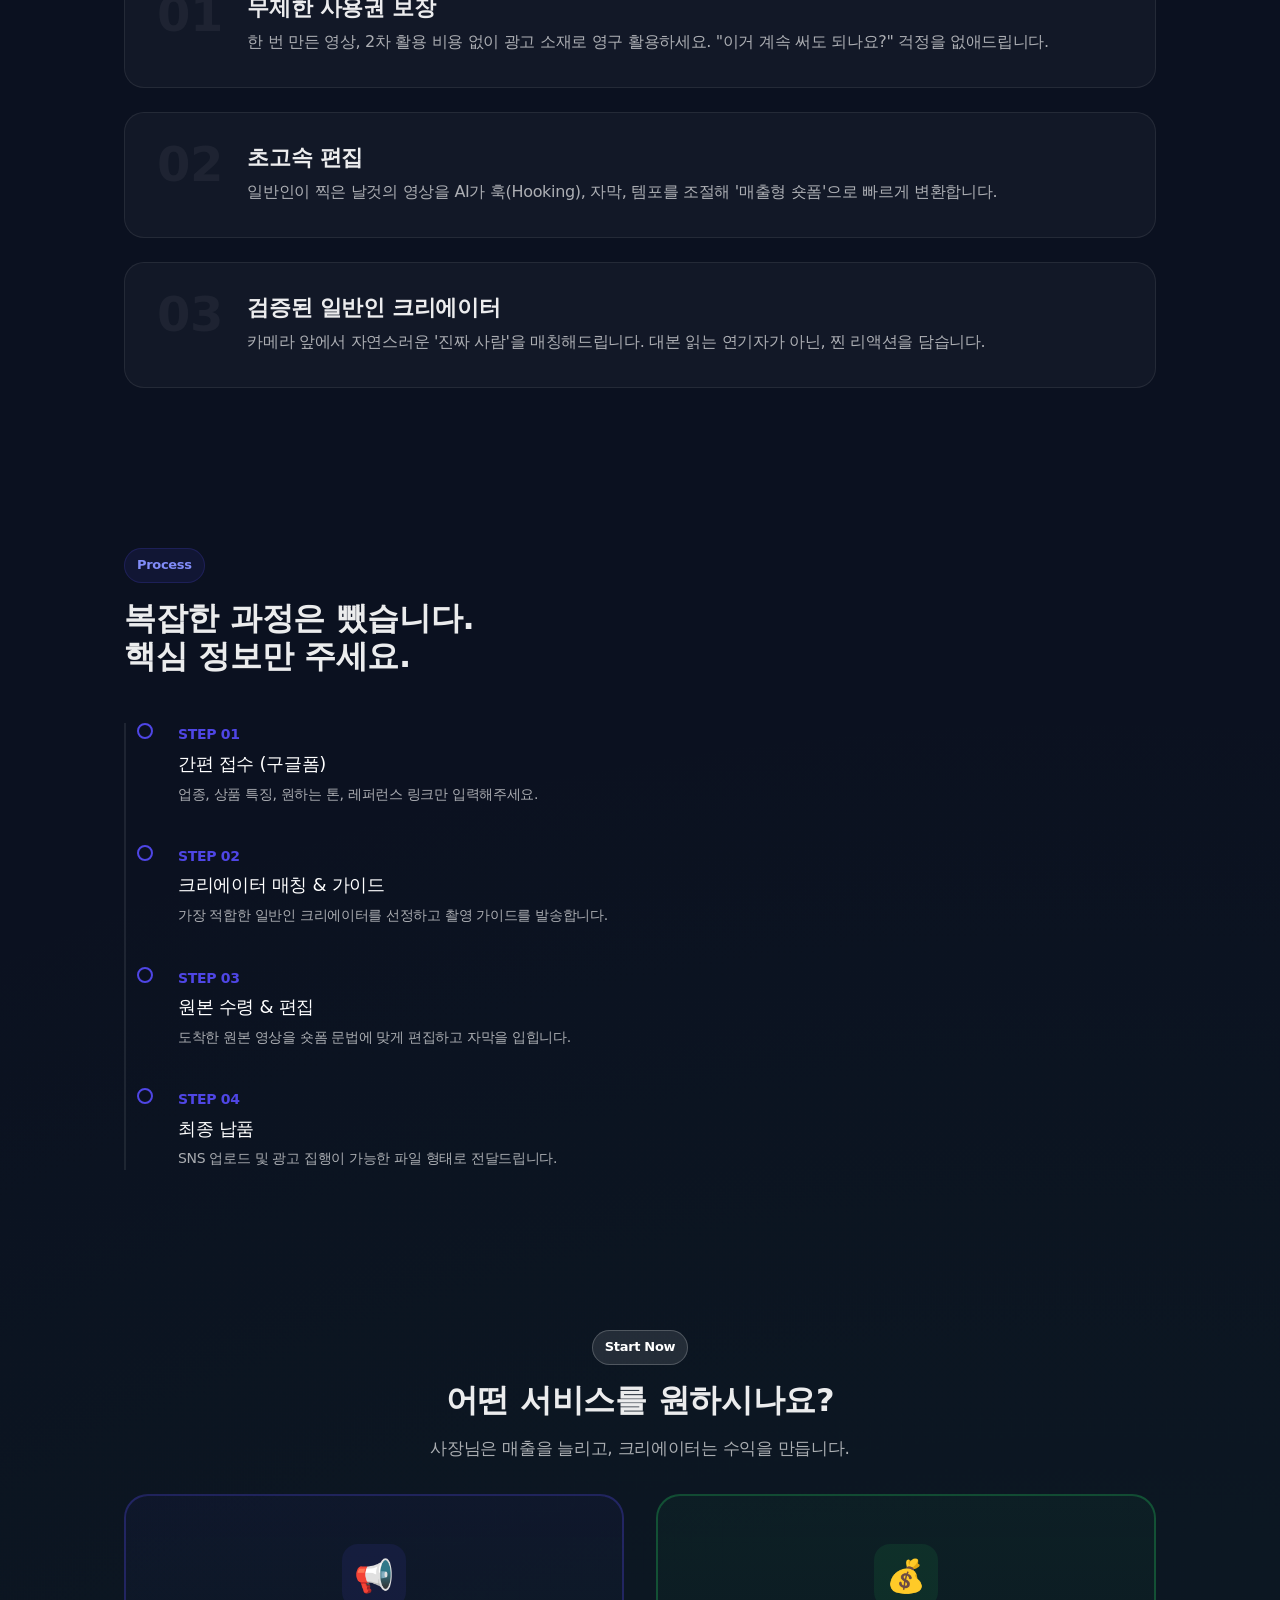
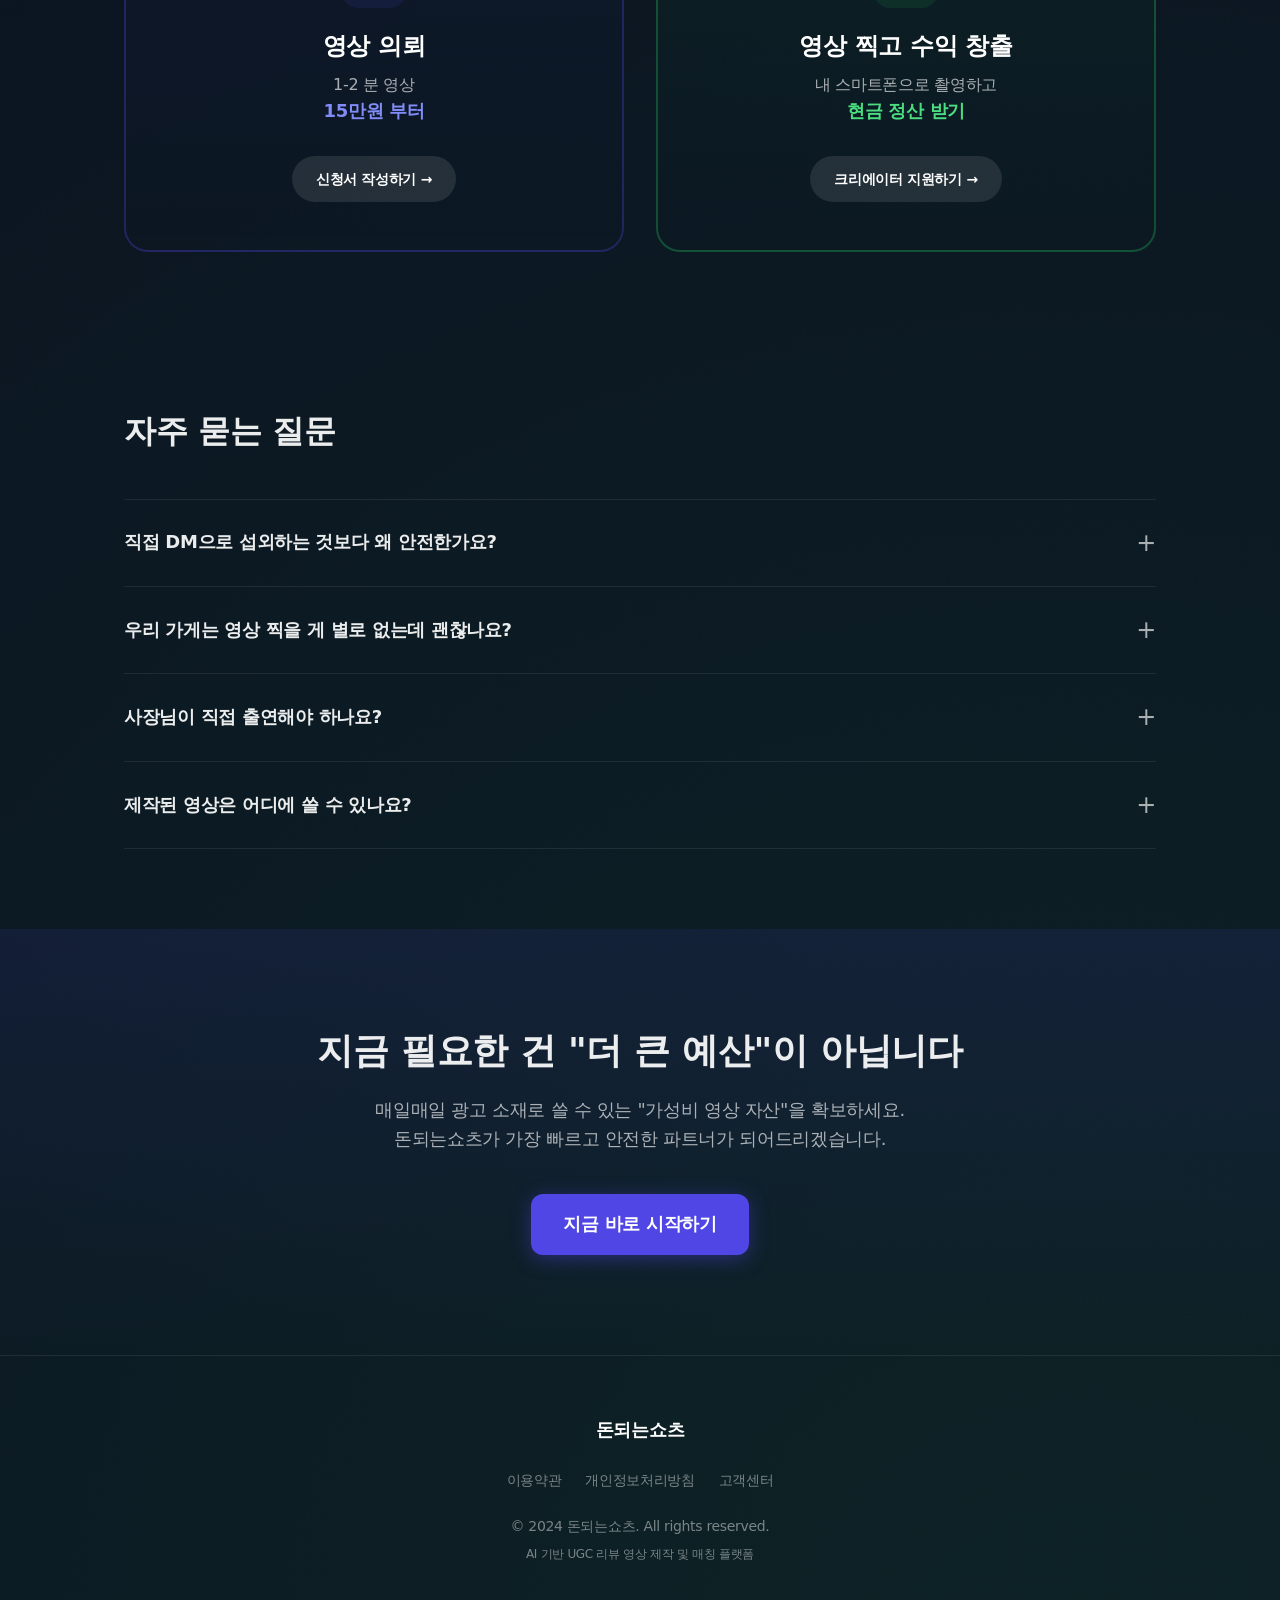
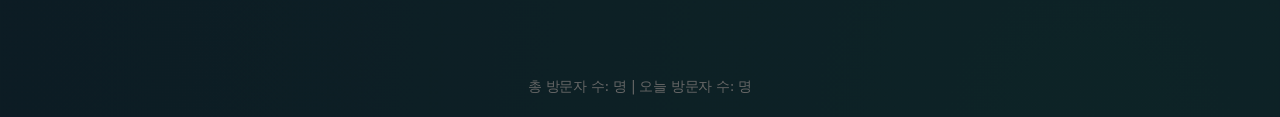
==== commit 90db4f44: "Update index.html" ====
--- a/index.html
+++ b/index.html
@@ -3,8 +3,12 @@
     <meta charset="utf-8">
     <meta name="viewport" content="width=device-width, initial-scale=1">
 	<link rel="icon" href="./favicon.ico" type="image/x-icon">
-    <title>돈되는쇼츠 | 홍보용으로 사용가능한 일반인 리뷰영상</title>
-    <meta name="description" content="중소상공인을 위한 UGC 리뷰 숏폼 제작 및 크리에이터 매칭 서비스. 무제한 사용권 + AI 초고속 편집 + 검증된 제작자 풀.">
+    <title>돈되는쇼츠 | 매출을 올리는 리얼 UGC 리뷰 영상 제작</title>
+    <meta name="description" content="15만원으로 만드는 고효율 쇼츠 광고. 초상권 걱정 없는 리얼 리뷰 영상으로 사장님의 매출을 3배 높여드립니다.">
+    <meta name="keywords" content="돈되는쇼츠, UGC제작, 쇼츠광고, 리얼리뷰, 숏폼마케팅">
+    <meta property="og:title" content="돈되는쇼츠 - 매출 엔진을 다세요">
+    <meta property="og:description" content="리얼 리뷰 영상 하나로 바뀌는 놀라운 매출 변화.">
+    <meta property="og:url" content="https://dcoya.github.io/moneyshot/">
     <meta name="theme-color" content="#4f46e5">
 
     <style>
@@ -649,7 +653,7 @@
           </div>
           <div class="stat-item">
             <div class="stat-val">Fast</div>
-            <div class="stat-lbl">AI 기반 초고속 편집</div>
+            <div class="stat-lbl">초고속 편집</div>
           </div>
           <div class="stat-item">
             <div class="stat-val">Safe</div>
@@ -826,7 +830,7 @@
           <div class="feat-item">
             <div class="feat-num">02</div>
             <div class="feat-content">
-              <h3>AI 초고속 편집</h3>
+              <h3>초고속 편집</h3>
               <p>
                 일반인이 찍은 날것의 영상을 AI가 훅(Hooking), 자막, 템포를 조절해 '매출형 숏폼'으로 빠르게 변환합니다.
               </p>
@@ -866,7 +870,7 @@
           </div>
           <div class="step">
             <div class="step-name">Step 03</div>
-            <div class="step-title">원본 수령 &amp; AI 편집</div>
+            <div class="step-title">원본 수령 &amp; 편집</div>
             <div class="step-desc">도착한 원본 영상을 숏폼 문법에 맞게 편집하고 자막을 입힙니다.</div>
           </div>
           <div class="step">
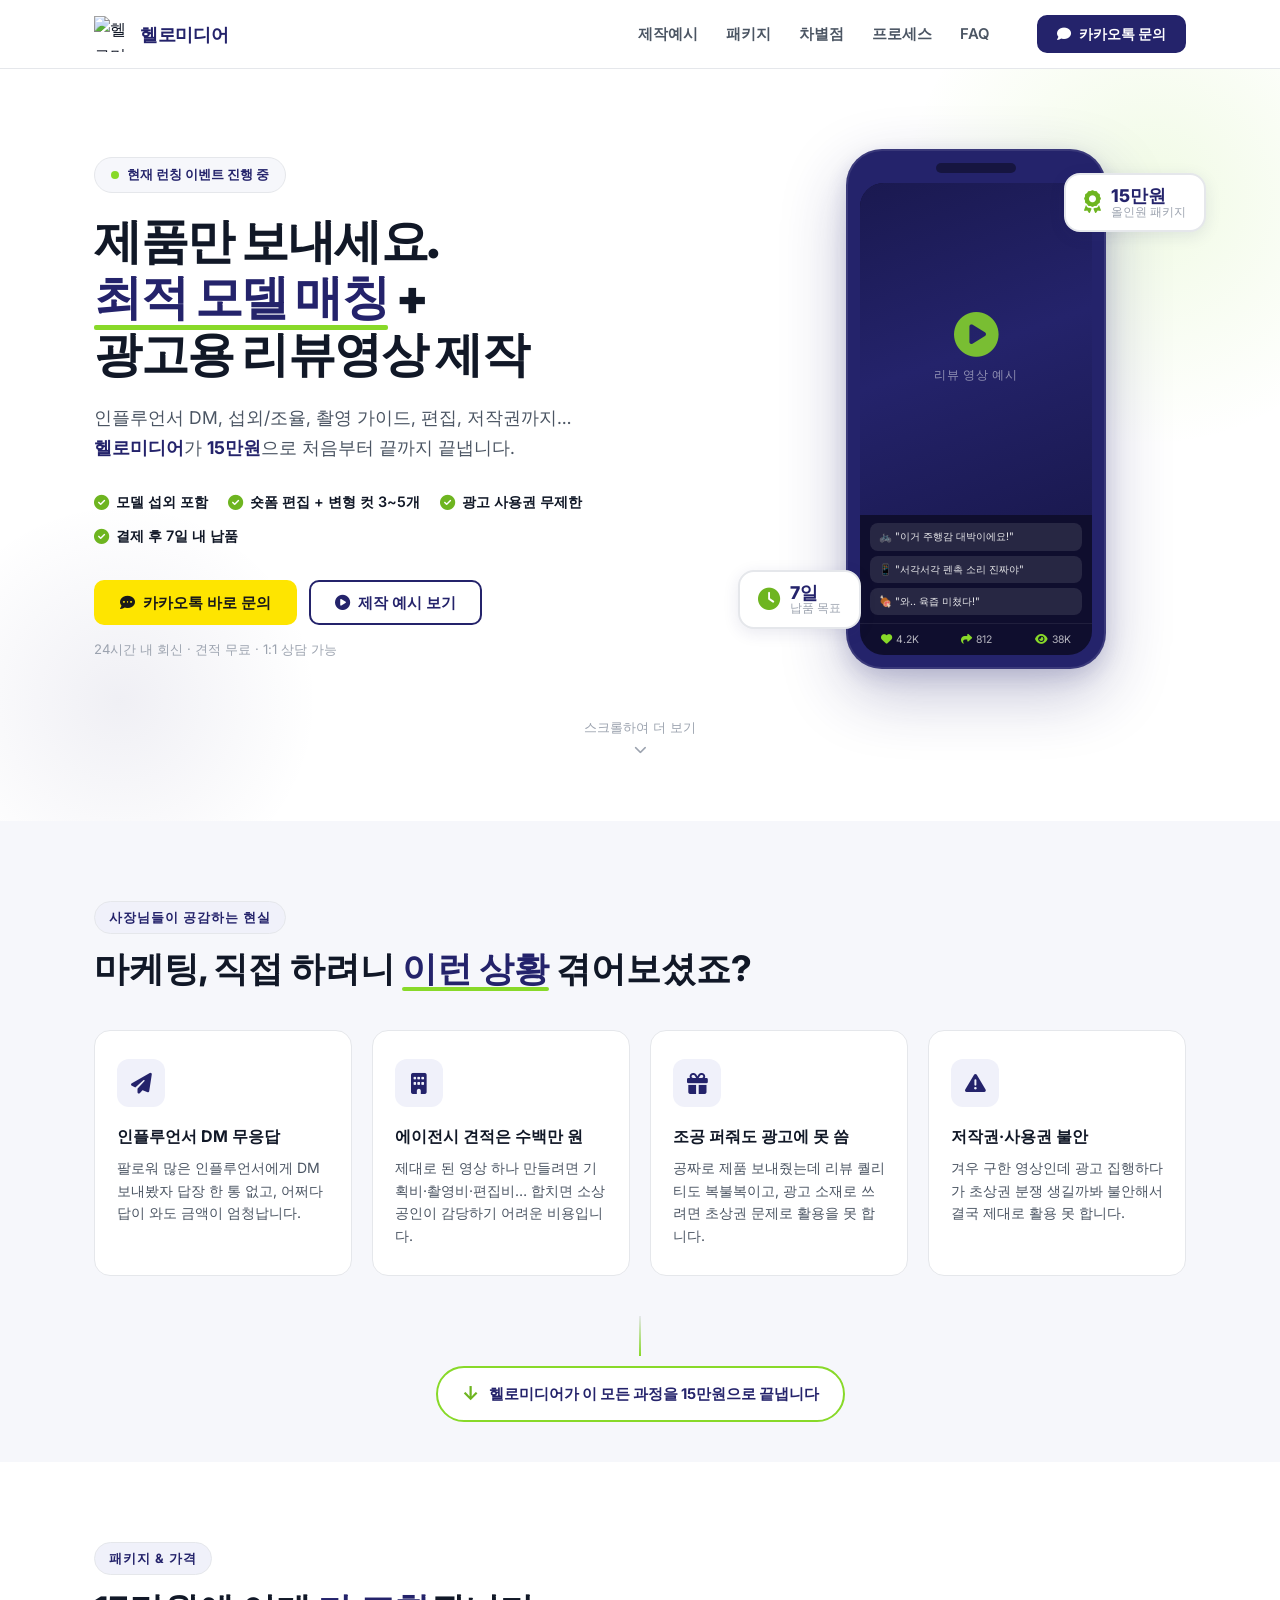
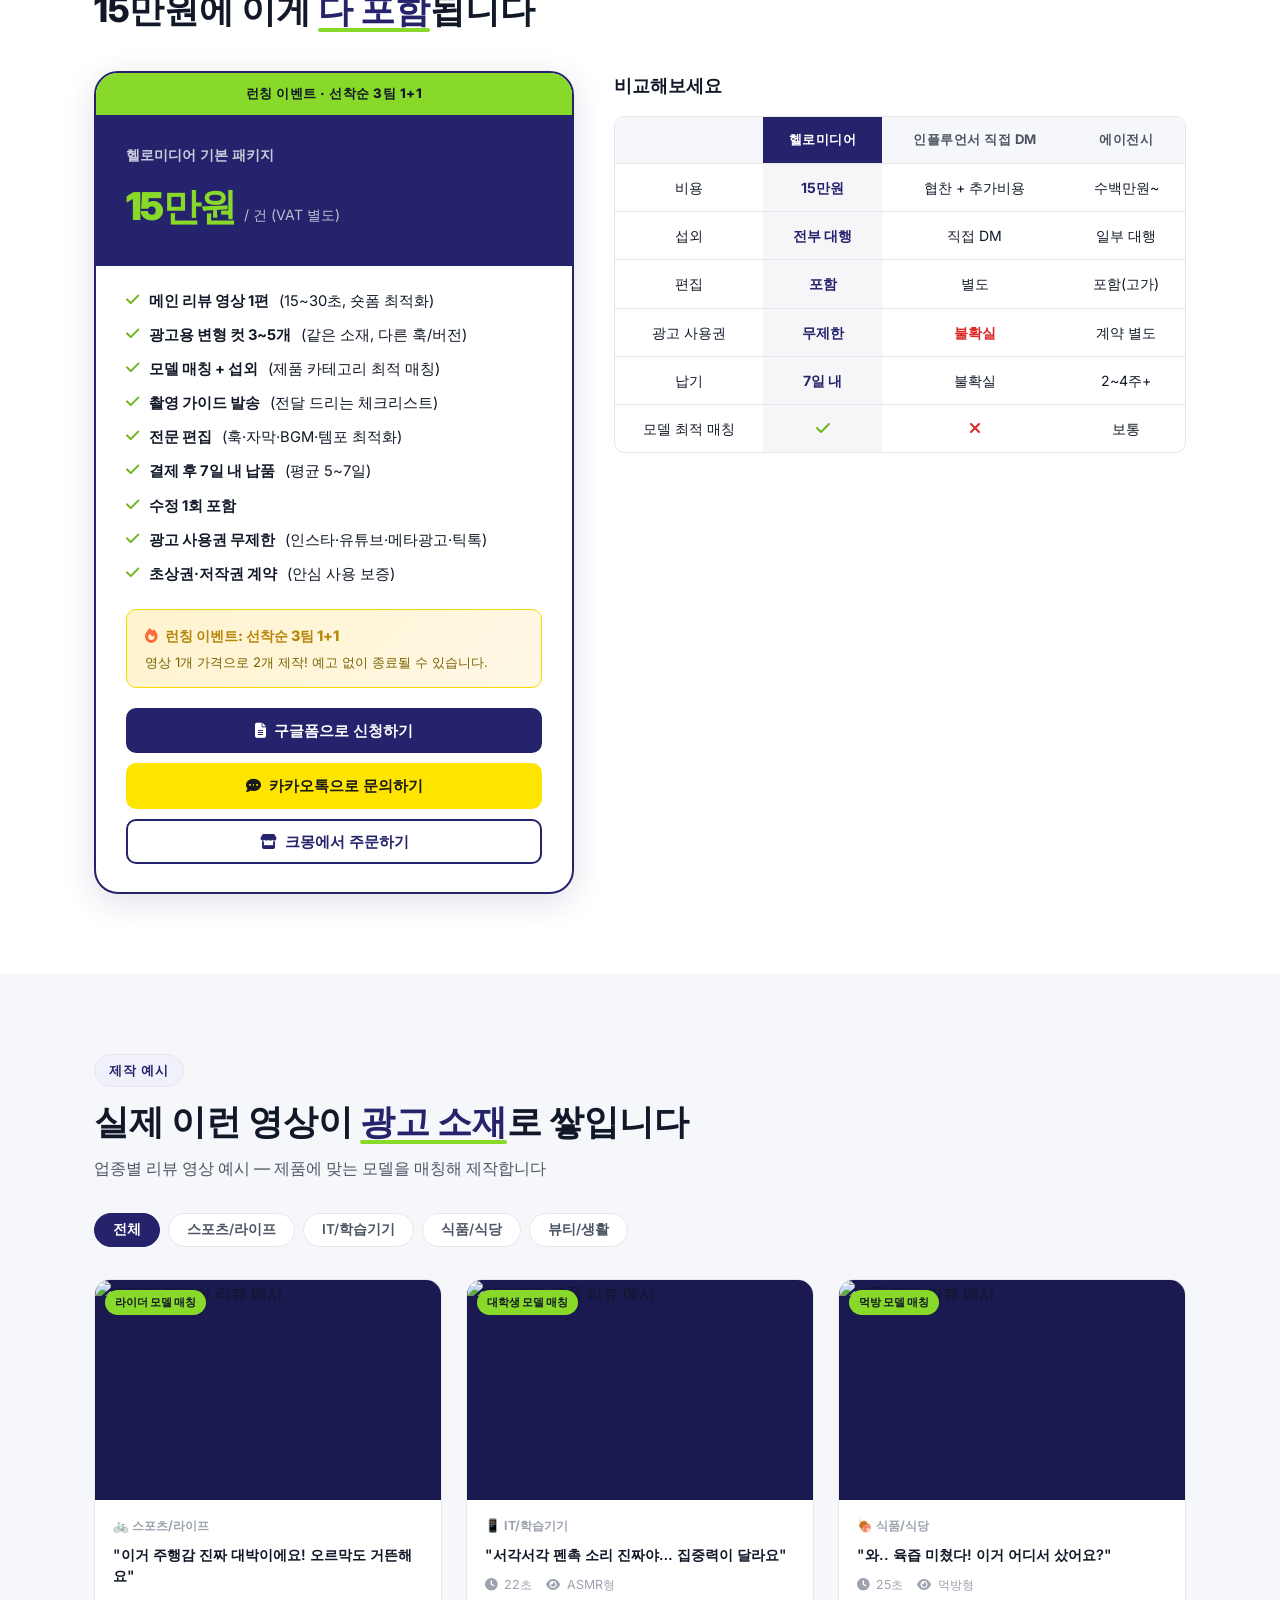
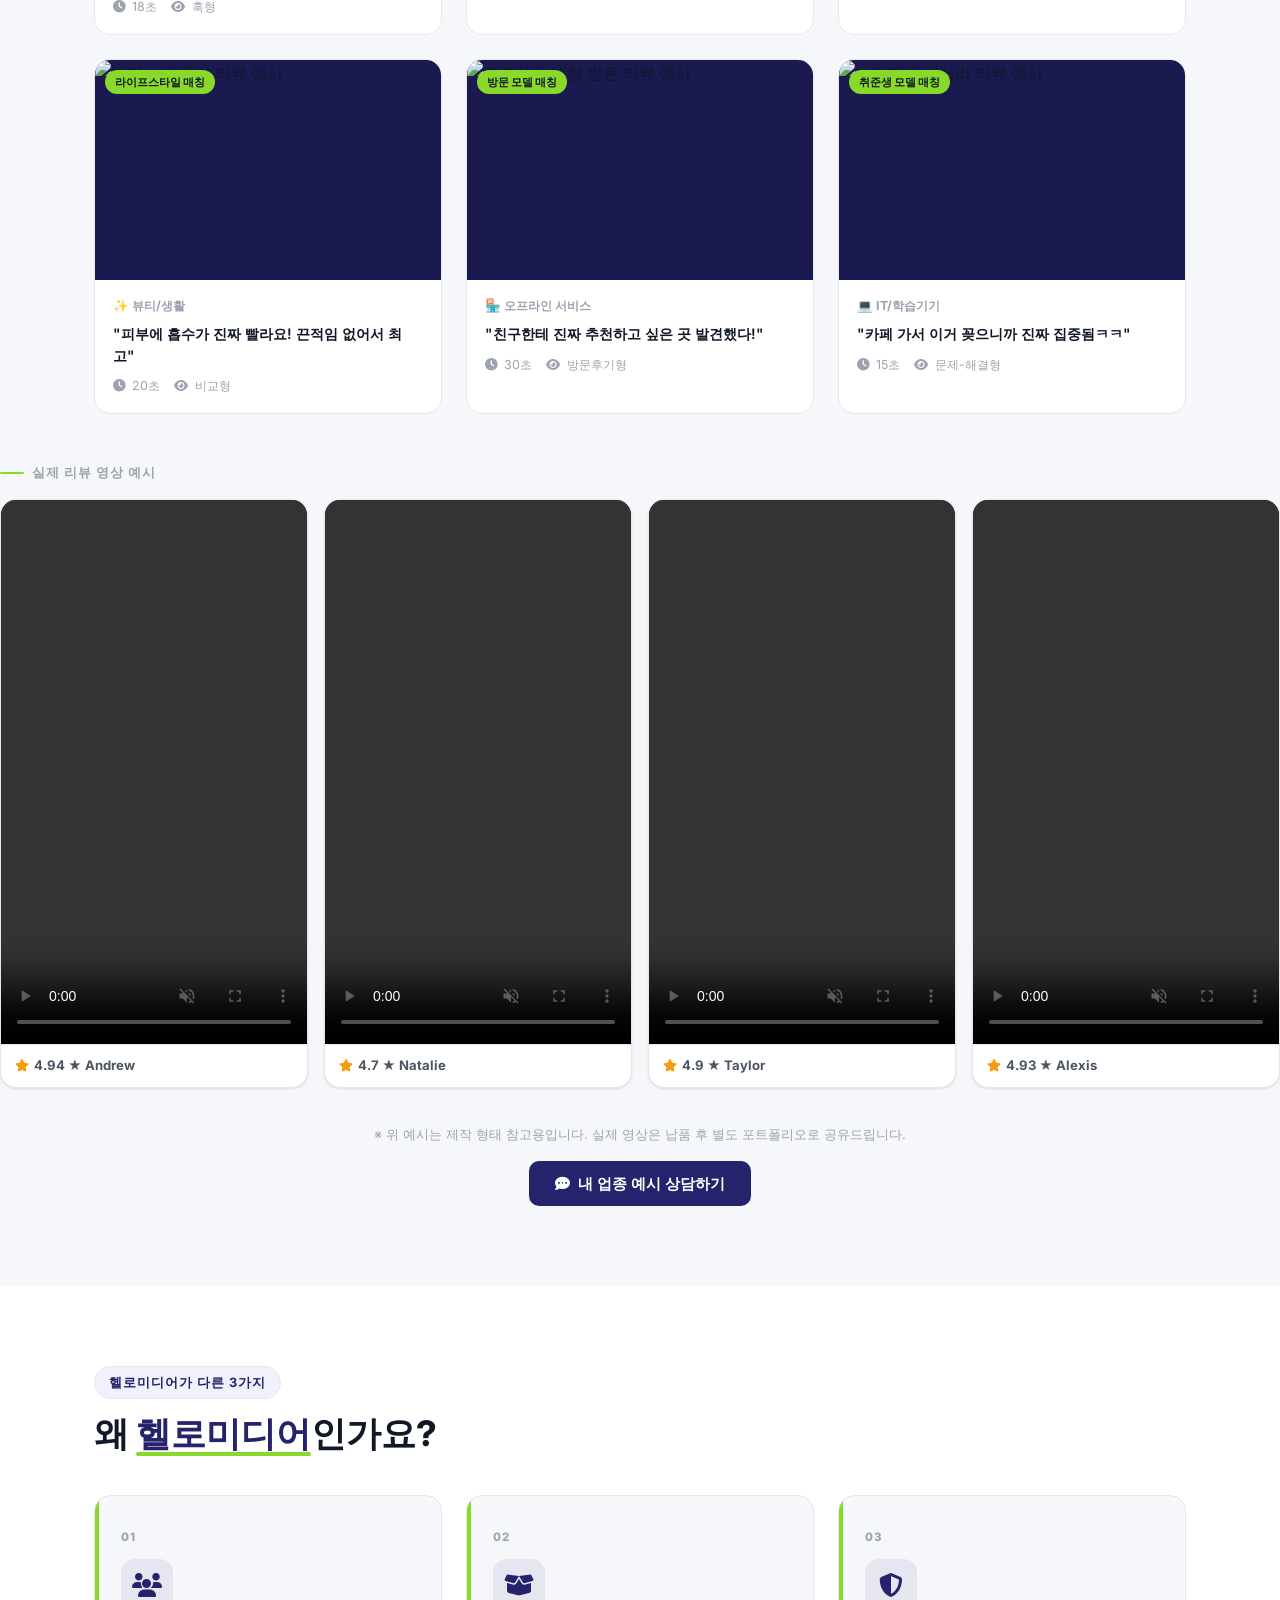
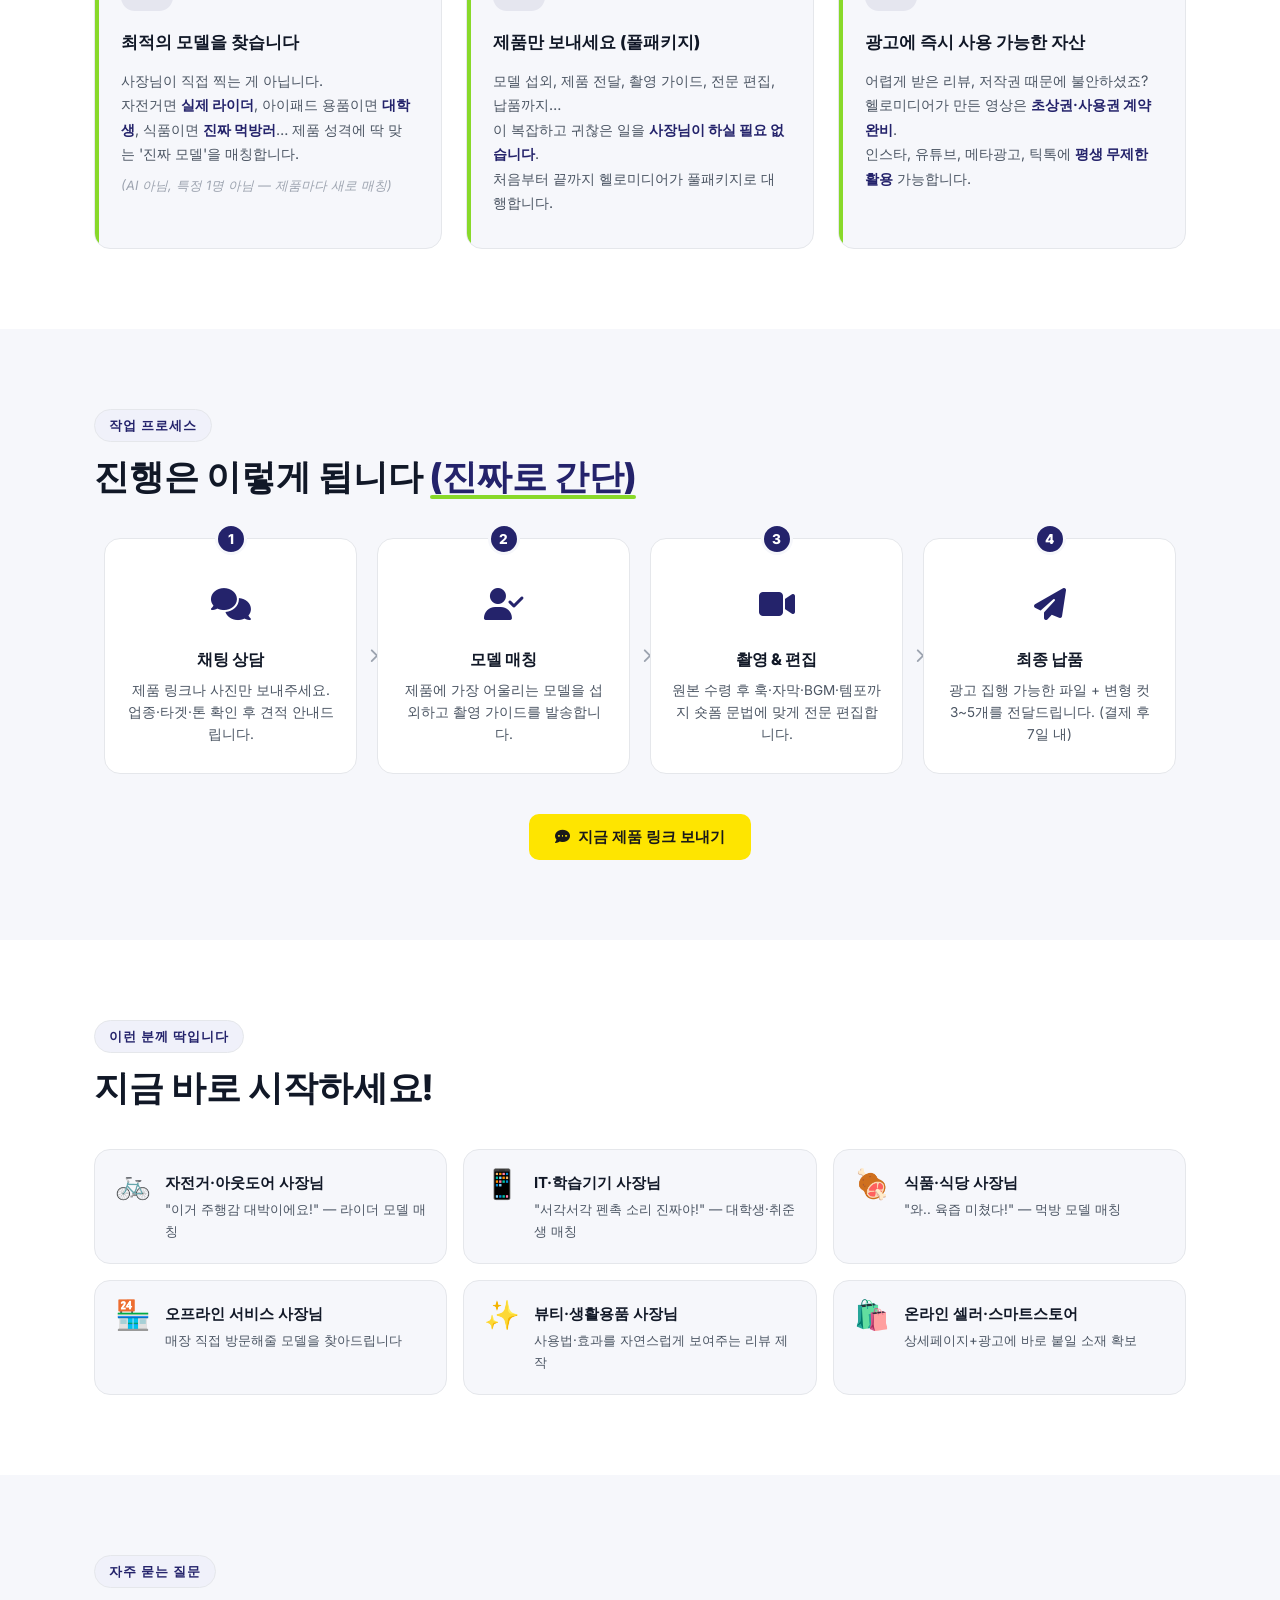
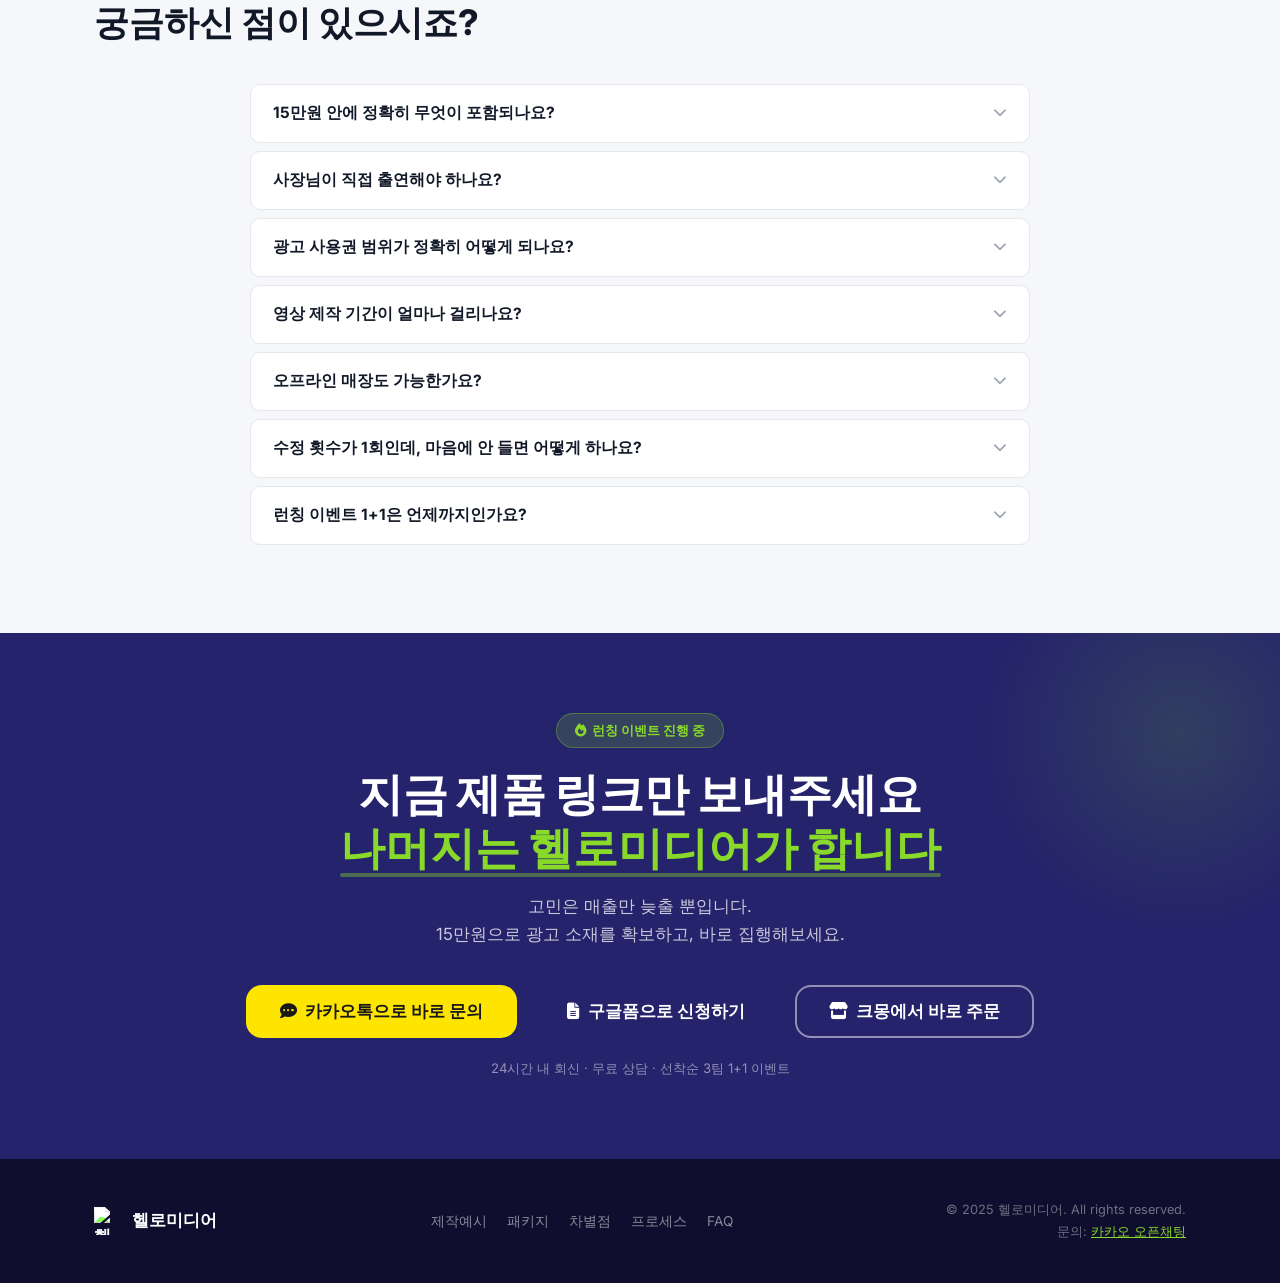
==== commit f03637c8: "Rename index2.html to index.html" ====
--- a/index.html
+++ b/index.html
@@ -1,1027 +1,718 @@
 <!DOCTYPE html>
-<html lang="ko" data-theme="light" style=""><head>
-    <meta charset="utf-8">
-    <meta name="viewport" content="width=device-width, initial-scale=1">
-	<link rel="icon" href="./favicon.ico" type="image/x-icon">
-    <title>돈되는쇼츠 | 매출을 올리는 리얼 UGC 리뷰 영상 제작</title>
-    <meta name="description" content="15만원으로 만드는 고효율 쇼츠 광고. 초상권 걱정 없는 리얼 리뷰 영상으로 사장님의 매출을 3배 높여드립니다.">
-    <meta name="keywords" content="돈되는쇼츠, UGC제작, 쇼츠광고, 리얼리뷰, 숏폼마케팅">
-    <meta property="og:title" content="돈되는쇼츠 - 매출 엔진을 다세요">
-    <meta property="og:description" content="리얼 리뷰 영상 하나로 바뀌는 놀라운 매출 변화.">
-    <meta property="og:url" content="https://dcoya.github.io/moneyshot/">
-    <meta name="theme-color" content="#4f46e5">
-
-    <style>
-      :root {
-        --bg: #0b1120;
-        --surface: rgba(255, 255, 255, 0.03);
-        --surface-hover: rgba(255, 255, 255, 0.06);
-        --border: rgba(255, 255, 255, 0.08);
-        --text: rgba(255, 255, 255, 0.92);
-        --muted: rgba(255, 255, 255, 0.65);
-        --muted2: rgba(255, 255, 255, 0.45);
-        --brand: #4f46e5; /* indigo */
-        --brand-glow: rgba(79, 70, 229, 0.35);
-        --accent: #22c55e; /* green */
-        --accent-glow: rgba(34, 197, 94, 0.25);
-        --shadow: 0 20px 80px -10px rgba(0, 0, 0, 0.6);
-        --radius: 20px;
-        --radius-sm: 12px;
-        --max-w: 1080px;
-        --font-main:
-          -apple-system, BlinkMacSystemFont, 'Pretendard Variable', Pretendard, system-ui, Roboto, 'Helvetica Neue',
-          'Segoe UI', 'Apple SD Gothic Neo', 'Noto Sans KR', 'Malgun Gothic', sans-serif;
-      }
-
-      *,
-      *::before,
-      *::after {
-        box-sizing: border-box;
-      }
-
-      html {
-        scroll-behavior: smooth;
-      }
-
-      body {
-        margin: 0;
-        font-family: var(--font-main);
-        background-color: var(--bg);
-        background-image:
-          radial-gradient(circle at 15% 0%, rgba(79, 70, 229, 0.15) 0%, transparent 40%),
-          radial-gradient(circle at 85% 100%, rgba(34, 197, 94, 0.1) 0%, transparent 40%);
-        color: var(--text);
-        line-height: 1.6;
-        letter-spacing: -0.02em;
-        overflow-x: hidden;
-      }
-
-      a {
-        color: inherit;
-        text-decoration: none;
-        transition: 0.2s;
-      }
-      button {
-        background: none;
-        border: none;
-        font: inherit;
-        cursor: pointer;
-        color: inherit;
-      }
-
-      /* Layout */
-      .container {
-        width: 100%;
-        max-width: var(--max-w);
-        margin: 0 auto;
-        padding: 0 24px;
-      }
-
-      /* Typography */
-      h1,
-      h2,
-      h3 {
-        margin: 0;
-        line-height: 1.2;
-        font-weight: 800;
-      }
-      p {
-        margin: 0;
-      }
-      .text-gradient {
-        background: linear-gradient(135deg, #fff 30%, var(--brand) 100%);
-        -webkit-background-clip: text;
-        -webkit-text-fill-color: transparent;
-      }
-      .text-accent {
-        color: var(--accent);
-      }
-      .text-brand {
-        color: var(--brand);
-      }
-
-      /* Buttons */
-      .btn {
-        display: inline-flex;
-        align-items: center;
-        justify-content: center;
-        padding: 14px 24px;
-        border-radius: var(--radius-sm);
-        font-weight: 700;
-        font-size: 16px;
-        transition: all 0.2s ease;
-        white-space: nowrap;
-      }
-      .btn-primary {
-        background: var(--brand);
-        color: white;
-        box-shadow: 0 4px 20px rgba(79, 70, 229, 0.4);
-      }
-      .btn-primary:hover {
-        background: #4338ca;
-        transform: translateY(-2px);
-        box-shadow: 0 8px 30px rgba(79, 70, 229, 0.5);
-      }
-      .btn-outline {
-        border: 1px solid var(--border);
-        background: rgba(255, 255, 255, 0.03);
-      }
-      .btn-outline:hover {
-        border-color: rgba(255, 255, 255, 0.2);
-        background: rgba(255, 255, 255, 0.08);
-      }
-      .btn-nav {
-        font-size: 14px;
-        color: var(--muted);
-        padding: 8px 12px;
-      }
-      .btn-nav:hover {
-        color: white;
-      }
-
-      /* Navbar */
-      .nav {
-        position: sticky;
-        top: 0;
-        z-index: 100;
-        background: rgba(11, 17, 32, 0.85);
-        backdrop-filter: blur(12px);
-        border-bottom: 1px solid var(--border);
-        height: 64px;
-        display: flex;
-        align-items: center;
-      }
-      .nav-inner {
-        display: flex;
-        justify-content: space-between;
-        align-items: center;
-      }
-      .logo {
-        font-weight: 900;
-        font-size: 18px;
-        display: flex;
-        align-items: center;
-        gap: 8px;
-      }
-      .logo-icon {
-        width: 28px;
-        height: 28px;
-        background: linear-gradient(135deg, var(--brand), var(--accent));
-        border-radius: 8px;
-      }
-      .nav-menu {
-        display: none;
-        gap: 4px;
-      }
-      .nav-cta {
-        display: none;
-      }
-
-      @media (min-width: 768px) {
-        .nav-menu {
-          display: flex;
-        }
-        .nav-cta {
-          display: block;
-        }
-      }
-
-      /* Section Common */
-      section {
-        padding: 80px 0;
-      }
-      .section-header {
-        margin-bottom: 48px;
-        text-align: left;
-      }
-      .section-tag {
-        display: inline-block;
-        padding: 6px 12px;
-        border-radius: 100px;
-        font-size: 13px;
-        font-weight: 700;
-        background: rgba(79, 70, 229, 0.1);
-        color: #818cf8;
-        border: 1px solid rgba(79, 70, 229, 0.2);
-        margin-bottom: 16px;
-      }
-      .section-title {
-        font-size: 32px;
-        margin-bottom: 16px;
-      }
-      .section-desc {
-        font-size: 17px;
-        color: var(--muted);
-        max-width: 600px;
-      }
-
-      /* Hero */
-      .hero {
-        padding-top: 100px;
-        padding-bottom: 80px;
-        text-align: center;
-      }
-      .hero-pill {
-        display: inline-flex;
-        align-items: center;
-        gap: 8px;
-        padding: 6px 16px;
-        border-radius: 100px;
-        background: rgba(255, 255, 255, 0.05);
-        border: 1px solid var(--border);
-        font-size: 14px;
-        color: var(--muted);
-        margin-bottom: 24px;
-      }
-      .hero-dot {
-        width: 8px;
-        height: 8px;
-        border-radius: 50%;
-        background: var(--accent);
-        box-shadow: 0 0 10px var(--accent-glow);
-      }
-      .hero-title {
-        font-size: clamp(36px, 5vw, 64px);
-        line-height: 1.1;
-        margin-bottom: 24px;
-        letter-spacing: -0.03em;
-      }
-      .hero-sub {
-        font-size: 18px;
-        color: var(--muted);
-        max-width: 700px;
-        margin: 0 auto 40px;
-      }
-      .hero-actions {
-        display: flex;
-        gap: 12px;
-        justify-content: center;
-        margin-bottom: 60px;
-      }
-      .hero-stats {
-        display: grid;
-        grid-template-columns: repeat(3, 1fr);
-        gap: 1px;
-        background: var(--border);
-        border: 1px solid var(--border);
-        border-radius: 16px;
-        overflow: hidden;
-        max-width: 800px;
-        margin: 0 auto;
-      }
-      .stat-item {
-        background: rgba(11, 17, 32, 0.6);
-        padding: 24px;
-        text-align: center;
-      }
-      .stat-val {
-        font-size: 24px;
-        font-weight: 800;
-        color: white;
-        margin-bottom: 4px;
-      }
-      .stat-lbl {
-        font-size: 14px;
-        color: var(--muted);
-      }
-
-      /* Problem Grid */
-      .grid-2 {
-        display: grid;
-        grid-template-columns: 1fr;
-        gap: 24px;
-      }
-      @media (min-width: 768px) {
-        .grid-2 {
-          grid-template-columns: 1fr 1fr;
-        }
-      }
-
-      .card {
-        background: var(--surface);
-        border: 1px solid var(--border);
-        border-radius: var(--radius);
-        padding: 32px;
-        transition: 0.3s;
-      }
-      .card:hover {
-        border-color: rgba(255, 255, 255, 0.15);
-      }
-
-      .prob-num {
-        font-size: 12px;
-        font-weight: 700;
-        color: #f43f5e;
-        margin-bottom: 12px;
-        display: block;
-      }
-      .card-title {
-        font-size: 20px;
-        margin-bottom: 12px;
-        color: white;
-      }
-      .card-text {
-        font-size: 15px;
-        color: var(--muted);
-      }
-
-      /* Solution */
-      .sol-grid {
-        display: grid;
-        grid-template-columns: repeat(auto-fit, minmax(280px, 1fr));
-        gap: 20px;
-      }
-      .sol-card {
-        padding: 24px;
-        border-radius: 16px;
-        background: linear-gradient(145deg, rgba(255, 255, 255, 0.03), transparent);
-        border: 1px solid var(--border);
-      }
-      .sol-icon {
-        width: 40px;
-        height: 40px;
-        border-radius: 10px;
-        background: rgba(79, 70, 229, 0.1);
-        color: var(--brand);
-        display: flex;
-        align-items: center;
-        justify-content: center;
-        margin-bottom: 16px;
-        font-size: 20px;
-      }
-
-      /* Features */
-      .feat-list {
-        display: flex;
-        flex-direction: column;
-        gap: 24px;
-      }
-      .feat-item {
-        display: flex;
-        gap: 24px;
-        padding: 32px;
-        border-radius: var(--radius);
-        background: var(--surface);
-        border: 1px solid var(--border);
-        align-items: flex-start;
-      }
-      .feat-num {
-        font-size: 48px;
-        font-weight: 900;
-        color: rgba(255, 255, 255, 0.05);
-        line-height: 0.8;
-      }
-      .feat-content h3 {
-        font-size: 22px;
-        margin-bottom: 8px;
-      }
-      .feat-content p {
-        color: var(--muted);
-      }
-
-      /* Process */
-      .process-steps {
-        position: relative;
-        padding-left: 20px;
-        border-left: 2px solid var(--border);
-      }
-      .step {
-        position: relative;
-        padding-left: 32px;
-        margin-bottom: 40px;
-      }
-      .step:last-child {
-        margin-bottom: 0;
-      }
-      .step::before {
-        content: '';
-        position: absolute;
-        left: -9px;
-        top: 0;
-        width: 16px;
-        height: 16px;
-        border-radius: 50%;
-        background: var(--bg);
-        border: 2px solid var(--brand);
-      }
-      .step-name {
-        font-size: 14px;
-        font-weight: 700;
-        color: var(--brand);
-        margin-bottom: 4px;
-        text-transform: uppercase;
-      }
-      .step-title {
-        font-size: 18px;
-        color: white;
-        margin-bottom: 4px;
-      }
-      .step-desc {
-        font-size: 14px;
-        color: var(--muted);
-      }
-
-      /* Pricing Replacement: CTA Choice */
-      .cta-choice-container {
-        display: grid;
-        grid-template-columns: 1fr;
-        gap: 24px;
-        margin-top: 24px;
-      }
-      @media (min-width: 768px) {
-        .cta-choice-container {
-          grid-template-columns: 1fr 1fr;
-          gap: 32px;
-        }
-      }
-      .choice-card {
-        display: flex;
-        flex-direction: column;
-        justify-content: center;
-        align-items: center;
-        text-align: center;
-        padding: 48px 32px;
-        border-radius: 24px;
-        border: 2px solid var(--border);
-        background: var(--surface);
-        transition: all 0.3s ease;
-        cursor: pointer;
-        height: 100%;
-        text-decoration: none;
-      }
-      .choice-card:hover {
-        transform: translateY(-5px);
-        background: var(--surface-hover);
-        border-color: rgba(255, 255, 255, 0.2);
-      }
-
-      /* Left Card Style */
-      .choice-client {
-        border-color: rgba(79, 70, 229, 0.3);
-        background: linear-gradient(180deg, rgba(79, 70, 229, 0.05), transparent);
-      }
-      .choice-client:hover {
-        border-color: rgba(79, 70, 229, 0.6);
-        box-shadow: 0 10px 40px -10px rgba(79, 70, 229, 0.2);
-      }
-      .choice-client .icon-box {
-        background: rgba(79, 70, 229, 0.1);
-        color: #818cf8;
-      }
-
-      /* Right Card Style */
-      .choice-creator {
-        border-color: rgba(34, 197, 94, 0.3);
-        background: linear-gradient(180deg, rgba(34, 197, 94, 0.05), transparent);
-      }
-      .choice-creator:hover {
-        border-color: rgba(34, 197, 94, 0.6);
-        box-shadow: 0 10px 40px -10px rgba(34, 197, 94, 0.2);
-      }
-      .choice-creator .icon-box {
-        background: rgba(34, 197, 94, 0.1);
-        color: #4ade80;
-      }
-
-      .choice-card .icon-box {
-        width: 64px;
-        height: 64px;
-        border-radius: 16px;
-        display: flex;
-        align-items: center;
-        justify-content: center;
-        font-size: 32px;
-        margin-bottom: 24px;
-      }
-      .choice-title {
-        font-size: 24px;
-        font-weight: 800;
-        color: white;
-        margin-bottom: 12px;
-      }
-      .choice-desc {
-        font-size: 16px;
-        color: var(--muted);
-        line-height: 1.5;
-      }
-      .choice-btn-fake {
-        margin-top: 32px;
-        padding: 12px 24px;
-        border-radius: 100px;
-        font-size: 14px;
-        font-weight: 700;
-        background: rgba(255, 255, 255, 0.1);
-        color: white;
-        display: inline-flex;
-        align-items: center;
-        gap: 8px;
-      }
-      .choice-card:hover .choice-btn-fake {
-        background: white;
-        color: black;
-      }
-
-      /* FAQ */
-      .faq-item {
-        border-bottom: 1px solid var(--border);
-      }
-      .faq-item:first-child {
-        border-top: 1px solid var(--border);
-      }
-      details > summary {
-        padding: 24px 0;
-        cursor: pointer;
-        font-weight: 700;
-        font-size: 18px;
-        list-style: none;
-        display: flex;
-        justify-content: space-between;
-        align-items: center;
-      }
-      details > summary::-webkit-details-marker {
-        display: none;
-      }
-      details > summary::after {
-        content: '+';
-        font-size: 24px;
-        font-weight: 300;
-        color: var(--muted);
-      }
-      details[open] > summary::after {
-        content: '-';
-      }
-      details > p {
-        padding-bottom: 24px;
-        color: var(--muted);
-        line-height: 1.6;
-      }
-
-      /* Footer */
-      footer {
-        border-top: 1px solid var(--border);
-        padding: 60px 0;
-        text-align: center;
-        color: var(--muted2);
-        font-size: 14px;
-      }
-      .footer-links {
-        display: flex;
-        justify-content: center;
-        gap: 24px;
-        margin-bottom: 24px;
-      }
-
-      /* Responsive */
-      @media (max-width: 768px) {
-        .hero-stats {
-          grid-template-columns: 1fr;
-          border: none;
-          background: none;
-          gap: 12px;
-        }
-        .stat-item {
-          border-radius: 12px;
-        }
-        .feat-item {
-          flex-direction: column;
-          gap: 16px;
-        }
-        .feat-num {
-          font-size: 32px;
-        }
-        .hero-title {
-          font-size: 36px;
-        }
-      }
-    </style>
-	<!-- Google tag (gtag.js) -->
-<script async src="https://www.googletagmanager.com/gtag/js?id=AW-16887569564">
-</script>
-<script>
-  window.dataLayer = window.dataLayer || [];
-  function gtag(){dataLayer.push(arguments);}
-  gtag('js', new Date());
-
-  gtag('config', 'AW-16887569564');
-</script>
-  </head>
-  <body style="">
-    <!-- Navigation -->
-    <nav class="nav">
-      <div class="container nav-inner">
-        <a href="#" class="logo">
-          <div class="logo-icon"></div>
-          돈되는쇼츠
-        </a>
-        <div class="nav-menu">
-          <a href="#problem" class="btn-nav">문제</a>
-          <a href="#solution" class="btn-nav">해결책</a>
-          <a href="#features" class="btn-nav">강점</a>
-          <a href="#process" class="btn-nav">프로세스</a>
-          <a href="#cta-choice" class="btn-nav">의뢰/제작</a>
-          <a href="#faq" class="btn-nav">FAQ</a>
-        </div>
-        <div class="nav-cta">
-          <a href="#cta-choice" class="btn btn-primary btn-sm" style="padding: 8px 16px; font-size: 14px">문의하기</a>
-        </div>
-      </div>
-    </nav>
-
-    <!-- Hero Section -->
-    <section class="hero">
-      <div class="container">
-        <div class="hero-pill">
-          <span class="hero-dot"></span>
-          AI 기반 UGC 리뷰 영상 제작 &amp; 매칭
+<html lang="ko">
+<head>
+  <meta charset="UTF-8" />
+  <meta name="viewport" content="width=device-width, initial-scale=1.0" />
+  <title>헬로미디어 | 제품만 보내세요. 최적 모델 매칭 + 광고용 리뷰영상 제작</title>
+  <meta name="description" content="15만원에 최적 모델 매칭, 리뷰 영상 제작, 광고 사용권까지. 헬로미디어가 처음부터 끝까지 대행합니다." />
+  <link rel="preconnect" href="https://fonts.googleapis.com" />
+  <link rel="preconnect" href="https://fonts.gstatic.com" crossorigin />
+  <link href="https://fonts.googleapis.com/css2?family=Pretendard:wght@300;400;500;600;700;800&family=Inter:wght@400;500;600;700&display=swap" rel="stylesheet" />
+  <link rel="stylesheet" href="https://cdn.jsdelivr.net/npm/@fortawesome/fontawesome-free@6.4.0/css/all.min.css" />
+  <link rel="stylesheet" href="css/style.css" />
+</head>
+<body>
+
+  <!-- ===== HEADER ===== -->
+  <header class="site-header" id="top">
+    <div class="container header-inner">
+      <a href="#top" class="logo">
+        <img src="images/logo.png" alt="헬로미디어 로고" class="logo-img" />
+        <span class="logo-text">헬로미디어</span>
+      </a>
+      <nav class="main-nav" id="mainNav">
+        <a href="#samples" class="nav-link">제작예시</a>
+        <a href="#package" class="nav-link">패키지</a>
+        <a href="#difference" class="nav-link">차별점</a>
+        <a href="#process" class="nav-link">프로세스</a>
+        <a href="#faq" class="nav-link">FAQ</a>
+      </nav>
+      <a href="https://open.kakao.com/o/srEOdDai" target="_blank" class="btn btn-primary header-cta">
+        <i class="fas fa-comment"></i> 카카오톡 문의
+      </a>
+      <button class="hamburger" id="hamburger" aria-label="메뉴 열기">
+        <span></span><span></span><span></span>
+      </button>
+    </div>
+  </header>
+
+  <!-- ===== HERO ===== -->
+  <section class="hero-section" id="hero">
+    <div class="container hero-inner">
+      <div class="hero-text">
+        <div class="hero-badge">
+          <span class="badge-dot"></span> 현재 런칭 이벤트 진행 중
         </div>
         <h1 class="hero-title">
-          인플루언서 섭외했는데<br>
-          <span class="text-accent">매출은 그대로</span>였다면?
+          제품만 보내세요.<br />
+          <span class="highlight">최적 모델 매칭</span> +<br />
+          광고용 리뷰영상 제작
         </h1>
         <p class="hero-sub">
-          <b>돈되는쇼츠</b>는 <b>광고영상 소스</b>로 사용할 수 있는 <br><b>진짜 사용자(USER)</b>의 리뷰 영상을 제작해 드립니다.
+          인플루언서 DM, 섭외/조율, 촬영 가이드, 편집, 저작권까지…<br />
+          <strong>헬로미디어</strong>가 <strong>15만원</strong>으로 처음부터 끝까지 끝냅니다.
         </p>
-        <div class="hero-actions">
-          <a href="#cta-choice" class="btn btn-primary">영상 제작 의뢰하기</a>
-          <a href="#process" class="btn btn-outline">작업 방식 보기</a>
-        </div>
-
-        <div class="hero-stats">
-          <div class="stat-item">
-            <div class="stat-val">Zero</div>
-            <div class="stat-lbl">복잡한 섭외/조율 과정</div>
-          </div>
-          <div class="stat-item">
-            <div class="stat-val">Fast</div>
-            <div class="stat-lbl">초고속 편집</div>
-          </div>
-          <div class="stat-item">
-            <div class="stat-val">Safe</div>
-            <div class="stat-lbl">저작권/사용범위 보장</div>
-          </div>
-        </div>
-      </div>
-    </section>
-
-
-    <!-- Problem Section -->
-    <section id="problem">
-      <div class="container">
-        <div class="section-header">
-          <span class="section-tag">Problem</span>
-          <h2 class="section-title">사장님들이 겪는<br>영상 광고의 '현실'</h2>
-          <p class="section-desc">영상이 중요하다는 건 알지만, 막상 해보면 돈과 시간이 생각보다 더 듭니다.</p>
-        </div>
-
-        <div class="grid-2">
-          <div class="card">
-            <span class="prob-num">01</span>
-            <h3 class="card-title">비싼데 성과는 불확실</h3>
-            <p class="card-text">
-              유명 인플루언서 단발성 광고에 큰 비용이 묶이고, 매출로 이어질지는 '운'에 맡겨야 합니다.
-            </p>
-          </div>
-          <div class="card">
-            <span class="prob-num">02</span>
-            <h3 class="card-title">섭외부터 조율까지 '일 폭탄'</h3>
-            <p class="card-text">
-              DM 보내고, 견적 확인하고, 일정 잡고, 수정 요청하고... 사장님이 매니저가 되어버립니다.
-            </p>
-          </div>
-          <div class="card">
-            <span class="prob-num">03</span>
-            <h3 class="card-title">퀄리티 복불복</h3>
-            <p class="card-text">"이게 광고용으로 쓰기엔..." 싶은 퀄리티가 나와도, 환불이나 재촬영이 어렵습니다.</p>
-          </div>
-          <div class="card">
-            <span class="prob-num">04</span>
-            <h3 class="card-title">불안한 저작권/사용권</h3>
-            <p class="card-text">광고 집행하다가 초상권 문제 생길까봐 불안해서 결국 제대로 활용을 못합니다.</p>
-          </div>
-        </div>
-      </div>
-    </section>
-
-    <!-- Solution Section -->
-    <section id="solution">
-      <div class="container">
-        <div class="section-header">
-          <span class="section-tag">Solution</span>
-          <h2 class="section-title">팔로워보다 중요한 건<br><span class="text-brand">콘텐츠의 '진정성'</span></h2>
-          <p class="section-desc">이제 고객은 광고 같은 멘트보다, 진짜 사람이 직접 써보고 말하는 장면에 반응합니다.</p>
-        </div>
-
-        <div class="sol-grid">
-          <div class="sol-card">
-            <div class="sol-icon">🗣️</div>
-            <h3>상황이 설득합니다</h3>
-            <p style="color: var(--muted); font-size: 15px">
-              "나도 저랬는데?"하는 공감 포인트와 리얼한 사용 과정이 구매를 부릅니다.
-            </p>
-          </div>
-          <div class="sol-card">
-            <div class="sol-icon">🧱</div>
-            <h3>자산으로 쌓이는 소재</h3>
-            <p style="color: var(--muted); font-size: 15px">
-              일회성이 아닙니다. 성과 좋은 소재를 찾아 계속 확장하고 반복 집행하세요.
-            </p>
-          </div>
-          <div class="sol-card">
-            <div class="sol-icon">⚡</div>
-            <h3>매출 최적화 메시지</h3>
-            <p style="color: var(--muted); font-size: 15px">
-              누구에게, 어떤 문제를, 어떻게 해결하는지가 15초 안에 명확히 들어갑니다.
-            </p>
-          </div>
-        </div>
-      </div>
-    </section>
-
-
-
-    <!-- Problem Section -->
-<section id="shorts-banner" class="section" style="background: var(--bg); border-top: 1px solid var(--border); padding: 80px 0;">
-  <div class="container">
-    <div class="section__header" style="text-align: center; margin-bottom: 40px;">
-      <div class="pill" style="display: inline-flex; align-items: center; gap: 8px; padding: 6px 16px; border-radius: 100px; background: rgba(255, 255, 255, 0.05); border: 1px solid var(--border); font-size: 14px; color: var(--muted); margin-bottom: 16px;">
-        <span class="pill__dot" style="width: 8px; height: 8px; border-radius: 50%; background: var(--brand);"></span>
-        실제 제작 예시
-      </div>
-      <h2 class="section__title" style="font-size: 32px; font-weight: 800; color: white; margin-bottom: 16px;">이런 영상이 ‘소재’로 쌓입니다</h2>
-      <p class="section__desc" style="font-size: 17px; color: var(--muted);">
-        실제 크리에이터가 촬영하고 AI가 편집한 <b>전환율 최적화</b> 영상들입니다.
-      </p>
-    </div>
-
-    <div class="shorts-container" style="position: relative; padding: 0 10px;">
-      <div id="shortsViewport" style="overflow: hidden; width: 100%; border-radius: 20px;">
-        <div id="shortsTrack" style="display: flex; gap: 20px; transition: transform 0.5s cubic-bezier(0.25, 1, 0.5, 1);">
-          
-          <div class="shorts-item" style="flex: 0 0 240px;">
-  		<a href="https://billo.app/wp-content/uploads/2025/04/8-Health_Wellness_169096_Andrew_Michigan_4.94.mp4" target="_blank" class="shorts-card-link" style="display: block; position: relative; aspect-ratio: 9/16; border-radius: 16px; overflow: hidden; border: 1px solid var(--border); background: #111;">
-    		<video autoplay muted loop playsinline style="width: 100%; height: 100%; object-fit: cover;">
-     			 <source src="https://billo.app/wp-content/uploads/2025/04/8-Health_Wellness_169096_Andrew_Michigan_4.94.mp4" type="video/mp4">
-    		</video>
-   		 <div style="position: absolute; bottom: 20px; left: 15px; background: var(--brand); color: white; padding: 4px 10px; border-radius: 4px; font-size: 12px; font-weight: bold;">헬스/웰니스</div>
-  		</a>
-	</div>
-
-	<div class="shorts-item" style="flex: 0 0 240px;">
-  <a href="https://billo.app/wp-content/uploads/2025/04/7-Health_Wellness_326618_Natalie_California_4.7.mp4" target="_blank" class="shorts-card-link" style="display: block; position: relative; aspect-ratio: 9/16; border-radius: 16px; overflow: hidden; border: 1px solid var(--border); background: #111;">
-    <video autoplay muted loop playsinline style="width: 100%; height: 100%; object-fit: cover;">
-      <source src="https://billo.app/wp-content/uploads/2025/04/7-Health_Wellness_326618_Natalie_California_4.7.mp4" type="video/mp4">
-    </video>
-    <div style="position: absolute; bottom: 20px; left: 15px; background: var(--brand); color: white; padding: 4px 10px; border-radius: 4px; font-size: 12px; font-weight: bold;">영양/보조제</div>
-  </a>
-</div>
-
-<div class="shorts-item" style="flex: 0 0 240px;">
-  <a href="https://billo.app/wp-content/uploads/2025/04/6-Health_Wellness_260376_Taylor_Florida_4.9.mp4" target="_blank" class="shorts-card-link" style="display: block; position: relative; aspect-ratio: 9/16; border-radius: 16px; overflow: hidden; border: 1px solid var(--border); background: #111;">
-    <video autoplay muted loop playsinline style="width: 100%; height: 100%; object-fit: cover;">
-      <source src="https://billo.app/wp-content/uploads/2025/04/6-Health_Wellness_260376_Taylor_Florida_4.9.mp4" type="video/mp4">
-    </video>
-    <div style="position: absolute; bottom: 20px; left: 15px; background: var(--brand); color: white; padding: 4px 10px; border-radius: 4px; font-size: 12px; font-weight: bold;">라이프스타일</div>
-  </a>
-</div>
-
-<div class="shorts-item" style="flex: 0 0 240px;">
-  <a href="https://billo.app/wp-content/uploads/2025/04/5-Health_Wellness_111465_Alexis_California_4.93.mp4" target="_blank" class="shorts-card-link" style="display: block; position: relative; aspect-ratio: 9/16; border-radius: 16px; overflow: hidden; border: 1px solid var(--border); background: #111;">
-    <video autoplay muted loop playsinline style="width: 100%; height: 100%; object-fit: cover;">
-      <source src="https://billo.app/wp-content/uploads/2025/04/5-Health_Wellness_111465_Alexis_California_4.93.mp4" type="video/mp4">
-    </video>
-    <div style="position: absolute; bottom: 20px; left: 15px; background: var(--brand); color: white; padding: 4px 10px; border-radius: 4px; font-size: 12px; font-weight: bold;">패션/가전</div>
-  </a>
-</div>
-
-
+        <div class="hero-facts">
+          <div class="fact-item"><i class="fas fa-check-circle"></i> 모델 섭외 포함</div>
+          <div class="fact-item"><i class="fas fa-check-circle"></i> 숏폼 편집 + 변형 컷 3~5개</div>
+          <div class="fact-item"><i class="fas fa-check-circle"></i> 광고 사용권 무제한</div>
+          <div class="fact-item"><i class="fas fa-check-circle"></i> 결제 후 7일 내 납품</div>
+        </div>
+        <div class="hero-ctas">
+          <a href="https://open.kakao.com/o/srEOdDai" target="_blank" class="btn btn-kakao">
+            <i class="fas fa-comment-dots"></i> 카카오톡 바로 문의
+          </a>
+          <a href="#samples" class="btn btn-outline">
+            <i class="fas fa-play-circle"></i> 제작 예시 보기
+          </a>
+        </div>
+        <p class="hero-microcopy">24시간 내 회신 · 견적 무료 · 1:1 상담 가능</p>
+      </div>
+      <div class="hero-visual">
+        <div class="phone-mockup">
+          <div class="phone-frame">
+            <div class="phone-notch"></div>
+            <div class="phone-screen">
+              <div class="video-placeholder">
+                <i class="fas fa-play-circle play-icon"></i>
+                <div class="video-label">리뷰 영상 예시</div>
+              </div>
+              <div class="screen-content">
+                <div class="comment-bubble bubble-1">
+                  <span>🚲 "이거 주행감 대박이에요!"</span>
+                </div>
+                <div class="comment-bubble bubble-2">
+                  <span>📱 "서각서각 펜촉 소리 진짜야"</span>
+                </div>
+                <div class="comment-bubble bubble-3">
+                  <span>🍖 "와.. 육즙 미쳤다!"</span>
+                </div>
+              </div>
+              <div class="stats-bar">
+                <div class="stat">
+                  <i class="fas fa-heart"></i>
+                  <span>4.2K</span>
+                </div>
+                <div class="stat">
+                  <i class="fas fa-share"></i>
+                  <span>812</span>
+                </div>
+                <div class="stat">
+                  <i class="fas fa-eye"></i>
+                  <span>38K</span>
+                </div>
+              </div>
+            </div>
+          </div>
+        </div>
+        <div class="hero-badge-float badge-top">
+          <i class="fas fa-award"></i>
+          <div>
+            <div class="badge-num">15만원</div>
+            <div class="badge-desc">올인원 패키지</div>
+          </div>
+        </div>
+        <div class="hero-badge-float badge-bottom">
+          <i class="fas fa-clock"></i>
+          <div>
+            <div class="badge-num">7일</div>
+            <div class="badge-desc">납품 목표</div>
+          </div>
+        </div>
+      </div>
+    </div>
+    <div class="hero-scroll-hint">
+      <span>스크롤하여 더 보기</span>
+      <i class="fas fa-chevron-down"></i>
+    </div>
+  </section>
+
+  <!-- ===== PAIN POINTS ===== -->
+  <section class="pain-section" id="pain">
+    <div class="container">
+      <div class="section-label">사장님들이 공감하는 현실</div>
+      <h2 class="section-title">마케팅, 직접 하려니 <span class="highlight">이런 상황</span> 겪어보셨죠?</h2>
+      <div class="pain-grid">
+        <div class="pain-card">
+          <div class="pain-icon"><i class="fas fa-paper-plane"></i></div>
+          <h3>인플루언서 DM 무응답</h3>
+          <p>팔로워 많은 인플루언서에게 DM 보내봤자 답장 한 통 없고, 어쩌다 답이 와도 금액이 엄청납니다.</p>
+        </div>
+        <div class="pain-card">
+          <div class="pain-icon"><i class="fas fa-building"></i></div>
+          <h3>에이전시 견적은 수백만 원</h3>
+          <p>제대로 된 영상 하나 만들려면 기획비·촬영비·편집비… 합치면 소상공인이 감당하기 어려운 비용입니다.</p>
+        </div>
+        <div class="pain-card">
+          <div class="pain-icon"><i class="fas fa-gift"></i></div>
+          <h3>조공 퍼줘도 광고에 못 씀</h3>
+          <p>공짜로 제품 보내줬는데 리뷰 퀄리티도 복불복이고, 광고 소재로 쓰려면 초상권 문제로 활용을 못 합니다.</p>
+        </div>
+        <div class="pain-card">
+          <div class="pain-icon"><i class="fas fa-exclamation-triangle"></i></div>
+          <h3>저작권·사용권 불안</h3>
+          <p>겨우 구한 영상인데 광고 집행하다가 초상권 분쟁 생길까봐 불안해서 결국 제대로 활용 못 합니다.</p>
+        </div>
+      </div>
+      <div class="pain-solution-bridge">
+        <div class="bridge-line"></div>
+        <div class="bridge-text">
+          <span class="bridge-arrow">↓</span>
+          <strong>헬로미디어가 이 모든 과정을 15만원으로 끝냅니다</strong>
+        </div>
+      </div>
+    </div>
+  </section>
+
+  <!-- ===== PACKAGE ===== -->
+  <section class="package-section" id="package">
+    <div class="container">
+      <div class="section-label">패키지 & 가격</div>
+      <h2 class="section-title">15만원에 이게 <span class="highlight">다 포함</span>됩니다</h2>
+      <div class="package-wrapper">
+        <div class="package-card main-package">
+          <div class="package-badge-top">런칭 이벤트 · 선착순 3팀 1+1</div>
+          <div class="package-header">
+            <div class="package-name">헬로미디어 기본 패키지</div>
+            <div class="package-price">
+              <span class="price-num">15만원</span>
+              <span class="price-vat">/ 건 (VAT 별도)</span>
+            </div>
+          </div>
+          <ul class="package-includes">
+            <li><i class="fas fa-check"></i> <strong>메인 리뷰 영상 1편</strong> (15~30초, 숏폼 최적화)</li>
+            <li><i class="fas fa-check"></i> <strong>광고용 변형 컷 3~5개</strong> (같은 소재, 다른 훅/버전)</li>
+            <li><i class="fas fa-check"></i> <strong>모델 매칭 + 섭외</strong> (제품 카테고리 최적 매칭)</li>
+            <li><i class="fas fa-check"></i> <strong>촬영 가이드 발송</strong> (전달 드리는 체크리스트)</li>
+            <li><i class="fas fa-check"></i> <strong>전문 편집</strong> (훅·자막·BGM·템포 최적화)</li>
+            <li><i class="fas fa-check"></i> <strong>결제 후 7일 내 납품</strong> (평균 5~7일)</li>
+            <li><i class="fas fa-check"></i> <strong>수정 1회 포함</strong></li>
+            <li><i class="fas fa-check"></i> <strong>광고 사용권 무제한</strong> (인스타·유튜브·메타광고·틱톡)</li>
+            <li><i class="fas fa-check"></i> <strong>초상권·저작권 계약</strong> (안심 사용 보증)</li>
+          </ul>
+          <div class="package-event-box">
+            <div class="event-title"><i class="fas fa-fire"></i> 런칭 이벤트: 선착순 3팀 1+1</div>
+            <div class="event-desc">영상 1개 가격으로 2개 제작! 예고 없이 종료될 수 있습니다.</div>
+          </div>
+          <div class="package-ctas">
+            <a href="https://docs.google.com/forms/d/e/1FAIpQLScUmZcJZhCeZBgffTGgI3rmO5zaN1W32PE9qiKROz8OehsSfQ/viewform?usp=sharing&ouid=110619884620167652365" target="_blank" class="btn btn-primary btn-full">
+              <i class="fas fa-file-alt"></i> 구글폼으로 신청하기
             </a>
-          </div>
-        </div>
-      </div>
-
-      <button onclick="slideShorts(-1)" class="btn btn--ghost" style="position: absolute; left: -25px; top: 50%; transform: translateY(-50%); width: 50px; height: 50px; border-radius: 50%; padding: 0; display: flex; align-items: center; justify-content: center; z-index: 10; background: rgba(11, 17, 32, 0.8); border-color: var(--border); backdrop-filter: blur(4px);">←</button>
-      <button onclick="slideShorts(1)" class="btn btn--ghost" style="position: absolute; right: -25px; top: 50%; transform: translateY(-50%); width: 50px; height: 50px; border-radius: 50%; padding: 0; display: flex; align-items: center; justify-content: center; z-index: 10; background: rgba(11, 17, 32, 0.8); border-color: var(--border); backdrop-filter: blur(4px);">→</button>
-      </div>
+            <a href="https://open.kakao.com/o/srEOdDai" target="_blank" class="btn btn-kakao btn-full">
+              <i class="fas fa-comment-dots"></i> 카카오톡으로 문의하기
+            </a>
+            <a href="https://kmong.com/gig/746267" target="_blank" class="btn btn-outline btn-full">
+              <i class="fas fa-store"></i> 크몽에서 주문하기
+            </a>
+          </div>
+        </div>
+        <div class="compare-table-wrap">
+          <h3 class="compare-title">비교해보세요</h3>
+          <table class="compare-table">
+            <thead>
+              <tr>
+                <th></th>
+                <th class="highlight-col">헬로미디어</th>
+                <th>인플루언서 직접 DM</th>
+                <th>에이전시</th>
+              </tr>
+            </thead>
+            <tbody>
+              <tr>
+                <td>비용</td>
+                <td class="highlight-col"><strong>15만원</strong></td>
+                <td>협찬 + 추가비용</td>
+                <td>수백만원~</td>
+              </tr>
+              <tr>
+                <td>섭외</td>
+                <td class="highlight-col">전부 대행</td>
+                <td>직접 DM</td>
+                <td>일부 대행</td>
+              </tr>
+              <tr>
+                <td>편집</td>
+                <td class="highlight-col">포함</td>
+                <td>별도</td>
+                <td>포함(고가)</td>
+              </tr>
+              <tr>
+                <td>광고 사용권</td>
+                <td class="highlight-col"><strong>무제한</strong></td>
+                <td><span class="td-danger">불확실</span></td>
+                <td>계약 별도</td>
+              </tr>
+              <tr>
+                <td>납기</td>
+                <td class="highlight-col">7일 내</td>
+                <td>불확실</td>
+                <td>2~4주+</td>
+              </tr>
+              <tr>
+                <td>모델 최적 매칭</td>
+                <td class="highlight-col"><i class="fas fa-check td-check"></i></td>
+                <td><i class="fas fa-times td-cross"></i></td>
+                <td>보통</td>
+              </tr>
+            </tbody>
+          </table>
+        </div>
+      </div>
+    </div>
+  </section>
+
+  <!-- ===== SAMPLES ===== -->
+  <section class="samples-section" id="samples">
+    <div class="container">
+      <div class="section-label">제작 예시</div>
+      <h2 class="section-title">실제 이런 영상이 <span class="highlight">광고 소재</span>로 쌓입니다</h2>
+      <p class="section-sub">업종별 리뷰 영상 예시 — 제품에 맞는 모델을 매칭해 제작합니다</p>
+
+      <div class="samples-filter">
+        <button class="filter-btn active" data-filter="all">전체</button>
+        <button class="filter-btn" data-filter="sports">스포츠/라이프</button>
+        <button class="filter-btn" data-filter="it">IT/학습기기</button>
+        <button class="filter-btn" data-filter="food">식품/식당</button>
+        <button class="filter-btn" data-filter="beauty">뷰티/생활</button>
+      </div>
+
+      <div class="samples-grid" id="samplesGrid">
+
+        <!-- Sports -->
+        <div class="sample-card" data-category="sports">
+          <div class="sample-thumb">
+            <div class="sample-play-overlay">
+              <i class="fas fa-play-circle"></i>
+            </div>
+            <img src="images/sample-sports.jpg" alt="자전거 라이더 리뷰 예시" class="sample-img" />
+            <div class="sample-badge">라이더 모델 매칭</div>
+          </div>
+          <div class="sample-info">
+            <div class="sample-tag">🚲 스포츠/라이프</div>
+            <p class="sample-quote">"이거 주행감 진짜 대박이에요! 오르막도 거뜬해요"</p>
+            <div class="sample-meta">
+              <span><i class="fas fa-clock"></i> 18초</span>
+              <span><i class="fas fa-eye"></i> 훅형</span>
+            </div>
+          </div>
+        </div>
+
+        <!-- IT -->
+        <div class="sample-card" data-category="it">
+          <div class="sample-thumb">
+            <div class="sample-play-overlay">
+              <i class="fas fa-play-circle"></i>
+            </div>
+            <img src="images/sample-ipad.jpg" alt="아이패드 용품 리뷰 예시" class="sample-img" />
+            <div class="sample-badge">대학생 모델 매칭</div>
+          </div>
+          <div class="sample-info">
+            <div class="sample-tag">📱 IT/학습기기</div>
+            <p class="sample-quote">"서각서각 펜촉 소리 진짜야… 집중력이 달라요"</p>
+            <div class="sample-meta">
+              <span><i class="fas fa-clock"></i> 22초</span>
+              <span><i class="fas fa-eye"></i> ASMR형</span>
+            </div>
+          </div>
+        </div>
+
+        <!-- Food -->
+        <div class="sample-card" data-category="food">
+          <div class="sample-thumb">
+            <div class="sample-play-overlay">
+              <i class="fas fa-play-circle"></i>
+            </div>
+            <img src="images/sample-food.jpg" alt="식품 먹방 리뷰 예시" class="sample-img" />
+            <div class="sample-badge">먹방 모델 매칭</div>
+          </div>
+          <div class="sample-info">
+            <div class="sample-tag">🍖 식품/식당</div>
+            <p class="sample-quote">"와.. 육즙 미쳤다! 이거 어디서 샀어요?"</p>
+            <div class="sample-meta">
+              <span><i class="fas fa-clock"></i> 25초</span>
+              <span><i class="fas fa-eye"></i> 먹방형</span>
+            </div>
+          </div>
+        </div>
+
+        <!-- Beauty -->
+        <div class="sample-card" data-category="beauty">
+          <div class="sample-thumb">
+            <div class="sample-play-overlay">
+              <i class="fas fa-play-circle"></i>
+            </div>
+            <img src="images/sample-beauty.jpg" alt="뷰티 스킨케어 리뷰 예시" class="sample-img" />
+            <div class="sample-badge">라이프스타일 매칭</div>
+          </div>
+          <div class="sample-info">
+            <div class="sample-tag">✨ 뷰티/생활</div>
+            <p class="sample-quote">"피부에 흡수가 진짜 빨라요! 끈적임 없어서 최고"</p>
+            <div class="sample-meta">
+              <span><i class="fas fa-clock"></i> 20초</span>
+              <span><i class="fas fa-eye"></i> 비교형</span>
+            </div>
+          </div>
+        </div>
+
+        <!-- Offline -->
+        <div class="sample-card" data-category="sports">
+          <div class="sample-thumb">
+            <div class="sample-play-overlay">
+              <i class="fas fa-play-circle"></i>
+            </div>
+            <img src="images/sample-offline.jpg" alt="오프라인 매장 방문 리뷰 예시" class="sample-img" />
+            <div class="sample-badge">방문 모델 매칭</div>
+          </div>
+          <div class="sample-info">
+            <div class="sample-tag">🏪 오프라인 서비스</div>
+            <p class="sample-quote">"친구한테 진짜 추천하고 싶은 곳 발견했다!"</p>
+            <div class="sample-meta">
+              <span><i class="fas fa-clock"></i> 30초</span>
+              <span><i class="fas fa-eye"></i> 방문후기형</span>
+            </div>
+          </div>
+        </div>
+
+        <!-- IT 2 -->
+        <div class="sample-card" data-category="it">
+          <div class="sample-thumb">
+            <div class="sample-play-overlay">
+              <i class="fas fa-play-circle"></i>
+            </div>
+            <img src="images/sample-it2.jpg" alt="노트북 악세서리 리뷰 예시" class="sample-img" />
+            <div class="sample-badge">취준생 모델 매칭</div>
+          </div>
+          <div class="sample-info">
+            <div class="sample-tag">💻 IT/학습기기</div>
+            <p class="sample-quote">"카페 가서 이거 꽂으니까 진짜 집중됨ㅋㅋ"</p>
+            <div class="sample-meta">
+              <span><i class="fas fa-clock"></i> 15초</span>
+              <span><i class="fas fa-eye"></i> 문제-해결형</span>
+            </div>
+          </div>
+        </div>
+
+      </div>
+
+      </div>
+
+      <!-- ===== 실제 리뷰 영상 4개 ===== -->
+      <div class="video-row-wrap">
+        <div class="video-row-label">실제 리뷰 영상 예시</div>
+        <div class="video-row">
+          <div class="video-item">
+            <video controls playsinline webkit-playsinline muted loop preload="metadata">
+              <source src="https://billo.app/wp-content/uploads/2025/04/8-Health_Wellness_169096_Andrew_Michigan_4.94.mp4" type="video/mp4" />
+            </video>
+            <div class="video-caption"><i class="fas fa-star"></i> 4.94 ★ Andrew</div>
+          </div>
+          <div class="video-item">
+            <video controls playsinline webkit-playsinline muted loop preload="metadata">
+              <source src="https://billo.app/wp-content/uploads/2025/04/7-Health_Wellness_326618_Natalie_California_4.7.mp4" type="video/mp4" />
+            </video>
+            <div class="video-caption"><i class="fas fa-star"></i> 4.7 ★ Natalie</div>
+          </div>
+          <div class="video-item">
+            <video controls playsinline webkit-playsinline muted loop preload="metadata">
+              <source src="https://billo.app/wp-content/uploads/2025/04/6-Health_Wellness_260376_Taylor_Florida_4.9.mp4" type="video/mp4" />
+            </video>
+            <div class="video-caption"><i class="fas fa-star"></i> 4.9 ★ Taylor</div>
+          </div>
+          <div class="video-item">
+            <video controls playsinline webkit-playsinline muted loop preload="metadata">
+              <source src="https://billo.app/wp-content/uploads/2025/04/5-Health_Wellness_111465_Alexis_California_4.93.mp4" type="video/mp4" />
+            </video>
+            <div class="video-caption"><i class="fas fa-star"></i> 4.93 ★ Alexis</div>
+          </div>
+        </div>
+      </div>
+
+      <div class="samples-cta-area">
+        <p class="samples-note">※ 위 예시는 제작 형태 참고용입니다. 실제 영상은 납품 후 별도 포트폴리오로 공유드립니다.</p>
+        <a href="https://open.kakao.com/o/srEOdDai" target="_blank" class="btn btn-primary">
+          <i class="fas fa-comment-dots"></i> 내 업종 예시 상담하기
+        </a>
+      </div>
+    </div>
+  </section>
+
+  <!-- ===== DIFFERENCE ===== -->
+  <section class="difference-section" id="difference">
+    <div class="container">
+      <div class="section-label">헬로미디어가 다른 3가지</div>
+      <h2 class="section-title">왜 <span class="highlight">헬로미디어</span>인가요?</h2>
+      <div class="diff-grid">
+        <div class="diff-card">
+          <div class="diff-num">01</div>
+          <div class="diff-icon"><i class="fas fa-users"></i></div>
+          <h3>최적의 모델을 찾습니다</h3>
+          <p>
+            사장님이 직접 찍는 게 아닙니다. <br />
+            자전거면 <strong>실제 라이더</strong>, 아이패드 용품이면 <strong>대학생</strong>, 식품이면 <strong>진짜 먹방러</strong>… 제품 성격에 딱 맞는 '진짜 모델'을 매칭합니다.<br />
+            <span class="diff-sub">(AI 아님, 특정 1명 아님 — 제품마다 새로 매칭)</span>
+          </p>
+        </div>
+        <div class="diff-card">
+          <div class="diff-num">02</div>
+          <div class="diff-icon"><i class="fas fa-box-open"></i></div>
+          <h3>제품만 보내세요 (풀패키지)</h3>
+          <p>
+            모델 섭외, 제품 전달, 촬영 가이드, 전문 편집, 납품까지…<br />
+            이 복잡하고 귀찮은 일을 <strong>사장님이 하실 필요 없습니다</strong>.<br />
+            처음부터 끝까지 헬로미디어가 풀패키지로 대행합니다.
+          </p>
+        </div>
+        <div class="diff-card">
+          <div class="diff-num">03</div>
+          <div class="diff-icon"><i class="fas fa-shield-alt"></i></div>
+          <h3>광고에 즉시 사용 가능한 자산</h3>
+          <p>
+            어렵게 받은 리뷰, 저작권 때문에 불안하셨죠?<br />
+            헬로미디어가 만든 영상은 <strong>초상권·사용권 계약 완비</strong>.<br />
+            인스타, 유튜브, 메타광고, 틱톡에 <strong>평생 무제한 활용</strong> 가능합니다.
+          </p>
+        </div>
+      </div>
+    </div>
+  </section>
+
+  <!-- ===== PROCESS ===== -->
+  <section class="process-section" id="process">
+    <div class="container">
+      <div class="section-label">작업 프로세스</div>
+      <h2 class="section-title">진행은 이렇게 됩니다 <span class="highlight">(진짜로 간단)</span></h2>
+      <div class="process-steps">
+        <div class="process-step">
+          <div class="step-num">1</div>
+          <div class="step-icon"><i class="fas fa-comments"></i></div>
+          <h3>채팅 상담</h3>
+          <p>제품 링크나 사진만 보내주세요. 업종·타겟·톤 확인 후 견적 안내드립니다.</p>
+          <div class="step-arrow"><i class="fas fa-chevron-right"></i></div>
+        </div>
+        <div class="process-step">
+          <div class="step-num">2</div>
+          <div class="step-icon"><i class="fas fa-user-check"></i></div>
+          <h3>모델 매칭</h3>
+          <p>제품에 가장 어울리는 모델을 섭외하고 촬영 가이드를 발송합니다.</p>
+          <div class="step-arrow"><i class="fas fa-chevron-right"></i></div>
+        </div>
+        <div class="process-step">
+          <div class="step-num">3</div>
+          <div class="step-icon"><i class="fas fa-video"></i></div>
+          <h3>촬영 & 편집</h3>
+          <p>원본 수령 후 훅·자막·BGM·템포까지 숏폼 문법에 맞게 전문 편집합니다.</p>
+          <div class="step-arrow"><i class="fas fa-chevron-right"></i></div>
+        </div>
+        <div class="process-step">
+          <div class="step-num">4</div>
+          <div class="step-icon"><i class="fas fa-paper-plane"></i></div>
+          <h3>최종 납품</h3>
+          <p>광고 집행 가능한 파일 + 변형 컷 3~5개를 전달드립니다. (결제 후 7일 내)</p>
+        </div>
+      </div>
+      <div class="process-cta">
+        <a href="https://open.kakao.com/o/srEOdDai" target="_blank" class="btn btn-kakao">
+          <i class="fas fa-comment-dots"></i> 지금 제품 링크 보내기
+        </a>
+      </div>
+    </div>
+  </section>
+
+  <!-- ===== TARGET ===== -->
+  <section class="target-section" id="target">
+    <div class="container">
+      <div class="section-label">이런 분께 딱입니다</div>
+      <h2 class="section-title">지금 바로 시작하세요!</h2>
+      <div class="target-grid">
+        <div class="target-item">
+          <span class="target-emoji">🚲</span>
+          <div>
+            <strong>자전거·아웃도어 사장님</strong>
+            <p>"이거 주행감 대박이에요!" — 라이더 모델 매칭</p>
+          </div>
+        </div>
+        <div class="target-item">
+          <span class="target-emoji">📱</span>
+          <div>
+            <strong>IT·학습기기 사장님</strong>
+            <p>"서각서각 펜촉 소리 진짜야!" — 대학생·취준생 매칭</p>
+          </div>
+        </div>
+        <div class="target-item">
+          <span class="target-emoji">🍖</span>
+          <div>
+            <strong>식품·식당 사장님</strong>
+            <p>"와.. 육즙 미쳤다!" — 먹방 모델 매칭</p>
+          </div>
+        </div>
+        <div class="target-item">
+          <span class="target-emoji">🏪</span>
+          <div>
+            <strong>오프라인 서비스 사장님</strong>
+            <p>매장 직접 방문해줄 모델을 찾아드립니다</p>
+          </div>
+        </div>
+        <div class="target-item">
+          <span class="target-emoji">✨</span>
+          <div>
+            <strong>뷰티·생활용품 사장님</strong>
+            <p>사용법·효과를 자연스럽게 보여주는 리뷰 제작</p>
+          </div>
+        </div>
+        <div class="target-item">
+          <span class="target-emoji">🛍️</span>
+          <div>
+            <strong>온라인 셀러·스마트스토어</strong>
+            <p>상세페이지+광고에 바로 붙일 소재 확보</p>
+          </div>
+        </div>
+      </div>
+    </div>
+  </section>
+
+  <!-- ===== FAQ ===== -->
+  <section class="faq-section" id="faq">
+    <div class="container">
+      <div class="section-label">자주 묻는 질문</div>
+      <h2 class="section-title">궁금하신 점이 있으시죠?</h2>
+      <div class="faq-list">
+
+        <div class="faq-item">
+          <button class="faq-q" aria-expanded="false">
+            <span>15만원 안에 정확히 무엇이 포함되나요?</span>
+            <i class="fas fa-chevron-down faq-arrow"></i>
+          </button>
+          <div class="faq-a">
+            <p>메인 리뷰 영상 1편(15~30초) + 같은 소재로 편집한 광고용 변형 컷 3~5개가 포함됩니다. 모델 섭외, 촬영 가이드 발송, 전문 편집(훅·자막·BGM·템포), 수정 1회, 광고 사용권(무제한)까지 모두 포함입니다. 제품 배송 비용은 사장님 부담입니다.</p>
+          </div>
+        </div>
+
+        <div class="faq-item">
+          <button class="faq-q" aria-expanded="false">
+            <span>사장님이 직접 출연해야 하나요?</span>
+            <i class="fas fa-chevron-down faq-arrow"></i>
+          </button>
+          <div class="faq-a">
+            <p>전혀 아닙니다. 100% 헬로미디어가 섭외한 모델이 출연합니다. 얼굴 없이 손과 제품만 나오는 형태, 나레이션 위주, 먹방 등 원하시는 스타일을 상담 시 말씀해 주시면 맞춰드립니다.</p>
+          </div>
+        </div>
+
+        <div class="faq-item">
+          <button class="faq-q" aria-expanded="false">
+            <span>광고 사용권 범위가 정확히 어떻게 되나요?</span>
+            <i class="fas fa-chevron-down faq-arrow"></i>
+          </button>
+          <div class="faq-a">
+            <p>납품된 영상은 인스타그램 릴스, 유튜브 쇼츠, 틱톡, 메타(Facebook/Instagram) 광고, 구글 광고 소재로 무제한 활용 가능합니다. 2차 가공(컷 편집 등)도 자유롭게 하실 수 있습니다. 모델과의 초상권·사용권 계약서를 함께 제공드려 안심하고 사용하실 수 있습니다.</p>
+          </div>
+        </div>
+
+        <div class="faq-item">
+          <button class="faq-q" aria-expanded="false">
+            <span>영상 제작 기간이 얼마나 걸리나요?</span>
+            <i class="fas fa-chevron-down faq-arrow"></i>
+          </button>
+          <div class="faq-a">
+            <p>결제 및 제품 발송 완료 후 평균 5~7일, 최대 10일 내 납품을 목표로 합니다. 모델 스케줄·배송 상황에 따라 다소 달라질 수 있으며, 진행 상황은 카카오톡으로 실시간 업데이트 드립니다.</p>
+          </div>
+        </div>
+
+        <div class="faq-item">
+          <button class="faq-q" aria-expanded="false">
+            <span>오프라인 매장도 가능한가요?</span>
+            <i class="fas fa-chevron-down faq-arrow"></i>
+          </button>
+          <div class="faq-a">
+            <p>가능합니다. 매장 위치와 콘셉트를 공유해주시면, 직접 방문해줄 모델을 매칭해드립니다. 매장 방문 리뷰, 서비스 체험 후기 등 다양한 형태로 제작 가능합니다. 지역에 따라 이동 비용이 추가될 수 있으니 상담 시 문의해 주세요.</p>
+          </div>
+        </div>
+
+        <div class="faq-item">
+          <button class="faq-q" aria-expanded="false">
+            <span>수정 횟수가 1회인데, 마음에 안 들면 어떻게 하나요?</span>
+            <i class="fas fa-chevron-down faq-arrow"></i>
+          </button>
+          <div class="faq-a">
+            <p>처음 상담 시 원하시는 느낌, 레퍼런스 영상, 강조하고 싶은 포인트를 최대한 상세히 공유해주시면 수정 없이도 만족스러운 결과물이 나올 수 있도록 합니다. 수정 1회는 자막 수정, 자르기/컷 조정, BGM 변경 등을 포함합니다. 추가 수정은 건당 별도 협의 후 진행합니다.</p>
+          </div>
+        </div>
+
+        <div class="faq-item">
+          <button class="faq-q" aria-expanded="false">
+            <span>런칭 이벤트 1+1은 언제까지인가요?</span>
+            <i class="fas fa-chevron-down faq-arrow"></i>
+          </button>
+          <div class="faq-a">
+            <p>선착순 3팀 한정 이벤트로, 별도 종료 공지 없이 마감됩니다. 고민은 매출만 늦출 뿐입니다. 지금 바로 카카오톡으로 문의해 이벤트 가능 여부를 확인해 보세요!</p>
+          </div>
+        </div>
+
+      </div>
+    </div>
+  </section>
+
+  <!-- ===== FINAL CTA ===== -->
+  <section class="final-cta-section" id="contact">
+    <div class="container">
+      <div class="final-cta-inner">
+        <div class="final-cta-badge"><i class="fas fa-fire"></i> 런칭 이벤트 진행 중</div>
+        <h2 class="final-cta-title">
+          지금 제품 링크만 보내주세요<br />
+          <span class="highlight">나머지는 헬로미디어가 합니다</span>
+        </h2>
+        <p class="final-cta-sub">
+          고민은 매출만 늦출 뿐입니다.<br />
+          15만원으로 광고 소재를 확보하고, 바로 집행해보세요.
+        </p>
+        <div class="final-cta-buttons">
+          <a href="https://open.kakao.com/o/srEOdDai" target="_blank" class="btn btn-kakao btn-lg">
+            <i class="fas fa-comment-dots"></i> 카카오톡으로 바로 문의
+          </a>
+          <a href="https://docs.google.com/forms/d/e/1FAIpQLScUmZcJZhCeZBgffTGgI3rmO5zaN1W32PE9qiKROz8OehsSfQ/viewform?usp=sharing&ouid=110619884620167652365" target="_blank" class="btn btn-primary btn-lg">
+            <i class="fas fa-file-alt"></i> 구글폼으로 신청하기
+          </a>
+          <a href="https://kmong.com/gig/746267" target="_blank" class="btn btn-outline-white btn-lg">
+            <i class="fas fa-store"></i> 크몽에서 바로 주문
+          </a>
+        </div>
+        <p class="final-microcopy">24시간 내 회신 · 무료 상담 · 선착순 3팀 1+1 이벤트</p>
+      </div>
+    </div>
+  </section>
+
+  <!-- ===== FOOTER ===== -->
+  <footer class="site-footer">
+    <div class="container footer-inner">
+      <div class="footer-logo">
+        <img src="images/logo.png" alt="헬로미디어" class="footer-logo-img" />
+        <span>헬로미디어</span>
+      </div>
+      <div class="footer-links">
+        <a href="#samples">제작예시</a>
+        <a href="#package">패키지</a>
+        <a href="#difference">차별점</a>
+        <a href="#process">프로세스</a>
+        <a href="#faq">FAQ</a>
+      </div>
+      <div class="footer-copy">
+        © 2025 헬로미디어. All rights reserved.<br />
+        <span>문의: <a href="https://open.kakao.com/o/srEOdDai" target="_blank">카카오 오픈채팅</a></span>
+      </div>
+    </div>
+  </footer>
+
+  <!-- ===== FLOATING CTA (Mobile) ===== -->
+  <div class="floating-cta" id="floatingCta">
+    <a href="https://open.kakao.com/o/srEOdDai" target="_blank" class="float-btn float-kakao">
+      <i class="fas fa-comment-dots"></i>
+      <span>카카오톡 문의</span>
+    </a>
+    <a href="https://docs.google.com/forms/d/e/1FAIpQLScUmZcJZhCeZBgffTGgI3rmO5zaN1W32PE9qiKROz8OehsSfQ/viewform?usp=sharing&ouid=110619884620167652365" target="_blank" class="float-btn float-form">
+      <i class="fas fa-file-alt"></i>
+      <span>신청하기</span>
+    </a>
   </div>
-</section>
-
-
-
-
-    <!-- Features Section -->
-    <section id="features">
-      <div class="container">
-        <div class="section-header">
-          <span class="section-tag">Why Us</span>
-          <h2 class="section-title">돈되는쇼츠의<br>3가지 핵심 강점</h2>
-        </div>
-
-        <div class="feat-list">
-          <div class="feat-item">
-            <div class="feat-num">01</div>
-            <div class="feat-content">
-              <h3>무제한 사용권 보장</h3>
-              <p>
-                한 번 만든 영상, 2차 활용 비용 없이 광고 소재로 영구 활용하세요. "이거 계속 써도 되나요?" 걱정을
-                없애드립니다.
-              </p>
-            </div>
-          </div>
-          <div class="feat-item">
-            <div class="feat-num">02</div>
-            <div class="feat-content">
-              <h3>초고속 편집</h3>
-              <p>
-                일반인이 찍은 날것의 영상을 AI가 훅(Hooking), 자막, 템포를 조절해 '매출형 숏폼'으로 빠르게 변환합니다.
-              </p>
-            </div>
-          </div>
-          <div class="feat-item">
-            <div class="feat-num">03</div>
-            <div class="feat-content">
-              <h3>검증된 일반인 크리에이터</h3>
-              <p>
-                카메라 앞에서 자연스러운 '진짜 사람'을 매칭해드립니다. 대본 읽는 연기자가 아닌, 찐 리액션을 담습니다.
-              </p>
-            </div>
-          </div>
-        </div>
-      </div>
-    </section>
-
-    <!-- Process Section -->
-    <section id="process">
-      <div class="container">
-        <div class="section-header">
-          <span class="section-tag">Process</span>
-          <h2 class="section-title">복잡한 과정은 뺐습니다.<br>핵심 정보만 주세요.</h2>
-        </div>
-
-        <div class="process-steps">
-          <div class="step">
-            <div class="step-name">Step 01</div>
-            <div class="step-title">간편 접수 (구글폼)</div>
-            <div class="step-desc">업종, 상품 특징, 원하는 톤, 레퍼런스 링크만 입력해주세요.</div>
-          </div>
-          <div class="step">
-            <div class="step-name">Step 02</div>
-            <div class="step-title">크리에이터 매칭 &amp; 가이드</div>
-            <div class="step-desc">가장 적합한 일반인 크리에이터를 선정하고 촬영 가이드를 발송합니다.</div>
-          </div>
-          <div class="step">
-            <div class="step-name">Step 03</div>
-            <div class="step-title">원본 수령 &amp; 편집</div>
-            <div class="step-desc">도착한 원본 영상을 숏폼 문법에 맞게 편집하고 자막을 입힙니다.</div>
-          </div>
-          <div class="step">
-            <div class="step-name">Step 04</div>
-            <div class="step-title">최종 납품</div>
-            <div class="step-desc">SNS 업로드 및 광고 집행이 가능한 파일 형태로 전달드립니다.</div>
-          </div>
-        </div>
-      </div>
-    </section>
-
-    <!-- CTA Choice Section (Replaces Pricing) -->
-    <section id="cta-choice">
-      <div class="container">
-        <div class="section-header" style="text-align: center; margin-bottom: 32px">
-          <span class="section-tag" style="background: rgba(255, 255, 255, 0.1); color: white; border-color: rgba(255, 255, 255, 0.2)">Start Now</span>
-          <h2 class="section-title">어떤 서비스를 원하시나요?</h2>
-          <p class="section-desc" style="margin: 0 auto">사장님은 매출을 늘리고, 크리에이터는 수익을 만듭니다.</p>
-        </div>
-
-        <div class="cta-choice-container">
-          <!-- Left Button: Client -->
-          <a href="https://docs.google.com/forms/d/e/1FAIpQLScUmZcJZhCeZBgffTGgI3rmO5zaN1W32PE9qiKROz8OehsSfQ/viewform?usp=dialog" target="_blank" class="choice-card choice-client">
-            <div class="icon-box">📢</div>
-            <h3 class="choice-title">영상 의뢰</h3>
-            <p class="choice-desc">
-              1-2 분 영상<br>
-              <strong style="color: #818cf8; font-size: 18px">15만원 부터</strong>
-            </p>
-            <div class="choice-btn-fake">신청서 작성하기 →</div>
-          </a>
-
-          <!-- Right Button: Creator -->
-          <a href="https://docs.google.com/forms/d/e/1FAIpQLSd-fpfJiS28MWoL7WD2UwCePr5Ziq4tHabbpIt4VNJw7_Xt1A/viewform?usp=dialog" target="_blank" class="choice-card choice-creator">
-            <div class="icon-box">💰</div>
-            <h3 class="choice-title">영상 찍고 수익 창출</h3>
-            <p class="choice-desc">
-              내 스마트폰으로 촬영하고<br>
-              <strong style="color: #4ade80; font-size: 18px">현금 정산 받기</strong>
-            </p>
-            <div class="choice-btn-fake">크리에이터 지원하기 →</div>
-          </a>
-        </div>
-      </div>
-    </section>
-
-    <!-- FAQ Section -->
-    <section id="faq">
-      <div class="container">
-        <div class="section-header">
-          <h2 class="section-title">자주 묻는 질문</h2>
-        </div>
-
-        <div class="faq-list">
-          <div class="faq-item">
-            <details>
-              <summary>직접 DM으로 섭외하는 것보다 왜 안전한가요?</summary>
-              <p>
-                개인 간 거래는 먹튀, 연락 두절, 과도한 수정 요구 등 분쟁 소지가 많습니다. 돈되는쇼츠는 플랫폼이 중간에서
-                제작 범위와 납기, 정산, 저작권을 보증하여 양쪽 모두 안전하게 거래할 수 있습니다.
-              </p>
-            </details>
-          </div>
-          <div class="faq-item">
-            <details>
-              <summary>우리 가게는 영상 찍을 게 별로 없는데 괜찮나요?</summary>
-              <p>
-                오히려 좋습니다. 화려한 연출보다 '솔직한 후기' 느낌이 UGC의 핵심입니다. 제품이 택배로 도착하는 장면,
-                매장 문을 여는 장면, 한 입 먹고 짓는 표정 등 사소한 순간이 훌륭한 소재가 됩니다.
-              </p>
-            </details>
-          </div>
-          <div class="faq-item">
-            <details>
-              <summary>사장님이 직접 출연해야 하나요?</summary>
-              <p>
-                전혀 아닙니다. 100% 크리에이터가 출연하거나, 얼굴 없이 손과 목소리만 나오는 리뷰 형식도 가능합니다.
-                원하시는 연출 방향을 구글폼에 적어주시면 됩니다.
-              </p>
-            </details>
-          </div>
-          <div class="faq-item">
-            <details>
-              <summary>제작된 영상은 어디에 쓸 수 있나요?</summary>
-              <p>
-                인스타그램 릴스, 유튜브 쇼츠, 틱톡 업로드는 물론 메타/구글 광고 소재로도 제한 없이 사용 가능합니다. 2차
-                가공(컷 편집 등)도 자유롭게 하실 수 있습니다.
-              </p>
-            </details>
-          </div>
-        </div>
-      </div>
-    </section>
-
-    <!-- Final CTA (Replaces Apply Section) -->
-    <section style="
-        background: linear-gradient(180deg, rgba(79, 70, 229, 0.1), transparent);
-        padding: 100px 0;
-        text-align: center;
-      ">
-      <div class="container">
-        <h2 style="font-size: 36px; margin-bottom: 24px">지금 필요한 건 "더 큰 예산"이 아닙니다</h2>
-        <p style="
-            font-size: 18px;
-            color: var(--muted);
-            margin-bottom: 40px;
-            max-width: 600px;
-            margin-left: auto;
-            margin-right: auto;
-          ">
-          매일매일 광고 소재로 쓸 수 있는 "가성비 영상 자산"을 확보하세요.<br>
-          돈되는쇼츠가 가장 빠르고 안전한 파트너가 되어드리겠습니다.
-        </p>
-        <a href="#cta-choice" class="btn btn-primary" style="padding: 16px 32px; font-size: 18px">
-          지금 바로 시작하기
-        </a>
-      </div>
-    </section>
-
-    <!-- Footer -->
-    <footer>
-      <div class="container">
-        <div class="logo" style="justify-content: center; margin-bottom: 24px; color: white">돈되는쇼츠</div>
-        <div class="footer-links">
-          <a href="#">이용약관</a>
-          <a href="#">개인정보처리방침</a>
-          <a href="#faq">고객센터</a>
-        </div>
-        <p>© 2024 돈되는쇼츠. All rights reserved.</p>
-        <p style="margin-top: 8px; font-size: 12px; color: var(--muted2)">AI 기반 UGC 리뷰 영상 제작 및 매칭 플랫폼</p>
-      </div>
-    </footer>
-  
-<script>
-  let currentPos = 0;
-  function moveShorts(dir) {
-    const track = document.getElementById('shortsTrack');
-    const itemWidth = 260; // 카드 너비(240) + 간격(20)
-    const maxScroll = track.scrollWidth - track.parentElement.offsetWidth;
-
-    currentPos += (dir * itemWidth);
-
-    if (currentPos < 0) currentPos = 0;
-    if (currentPos > maxScroll) currentPos = maxScroll;
-
-    track.style.transform = `translateX(-${currentPos}px)`;
-  }
-</script>
-<script async src="//busuanzi.ibruce.info/busuanzi/2.3/busuanzi.pure.mini.js"></script>
-<div style="text-align: center; color: #666; font-size: 14px; margin-top: 50px; padding-bottom: 20px;">
-    <span>총 방문자 수: <span id="busuanzi_value_site_pv"></span>명</span> | 
-    <span>오늘 방문자 수: <span id="busuanzi_value_site_uv"></span>명</span>
-</div>
-</body></html>
+
+  <script src="js/main.js"></script>
+</body>
+</html>
--- a/css/style.css
+++ b/css/style.css
@@ -0,0 +1,1455 @@
+/* ============================================
+   헬로미디어 랜딩페이지 스타일
+   화이트 배경 + 인디고(#24236B) + 라임(#88D929)
+   ============================================ */
+
+/* ---- Reset & Base ---- */
+*, *::before, *::after { box-sizing: border-box; margin: 0; padding: 0; }
+
+:root {
+  --indigo: #24236B;
+  --indigo-light: #3B3A9E;
+  --lime: #88D929;
+  --lime-dark: #6EB520;
+  --white: #FFFFFF;
+  --bg-soft: #F6F7FB;
+  --bg-alt: #F0F1FA;
+  --border: #E5E7EB;
+  --text-primary: #111827;
+  --text-secondary: #4B5563;
+  --text-muted: #9CA3AF;
+  --shadow-sm: 0 1px 3px rgba(0,0,0,.07), 0 1px 2px rgba(0,0,0,.04);
+  --shadow-md: 0 4px 16px rgba(36,35,107,.10);
+  --shadow-lg: 0 8px 32px rgba(36,35,107,.14);
+  --radius: 16px;
+  --radius-sm: 10px;
+  --radius-lg: 24px;
+  --transition: .22s cubic-bezier(.4,0,.2,1);
+  --font: 'Pretendard', 'Inter', 'Apple SD Gothic Neo', sans-serif;
+}
+
+html { scroll-behavior: smooth; font-size: 16px; }
+
+body {
+  font-family: var(--font);
+  color: var(--text-primary);
+  background: var(--white);
+  line-height: 1.65;
+  overflow-x: hidden;
+}
+
+img { max-width: 100%; display: block; }
+a { color: inherit; text-decoration: none; }
+
+/* ---- Container ---- */
+.container {
+  max-width: 1140px;
+  margin: 0 auto;
+  padding: 0 24px;
+}
+
+/* ---- Section Labels ---- */
+.section-label {
+  display: inline-block;
+  background: var(--bg-alt);
+  color: var(--indigo);
+  font-size: .8rem;
+  font-weight: 700;
+  letter-spacing: .08em;
+  text-transform: uppercase;
+  padding: 5px 14px;
+  border-radius: 999px;
+  border: 1.5px solid var(--border);
+  margin-bottom: 12px;
+}
+
+.section-title {
+  font-size: clamp(1.6rem, 3vw, 2.2rem);
+  font-weight: 800;
+  color: var(--text-primary);
+  line-height: 1.25;
+  margin-bottom: 12px;
+}
+
+.section-sub {
+  font-size: 1rem;
+  color: var(--text-secondary);
+  margin-bottom: 32px;
+  max-width: 540px;
+}
+
+.highlight {
+  color: var(--indigo);
+  position: relative;
+}
+.highlight::after {
+  content: '';
+  position: absolute;
+  left: 0; right: 0;
+  bottom: -2px;
+  height: 4px;
+  background: var(--lime);
+  border-radius: 2px;
+}
+
+/* ============================================
+   BUTTONS
+   ============================================ */
+.btn {
+  display: inline-flex;
+  align-items: center;
+  gap: 8px;
+  font-family: var(--font);
+  font-size: .95rem;
+  font-weight: 700;
+  padding: 13px 24px;
+  border-radius: var(--radius-sm);
+  border: 2px solid transparent;
+  cursor: pointer;
+  transition: all var(--transition);
+  line-height: 1;
+  text-align: center;
+  white-space: nowrap;
+}
+
+.btn-primary {
+  background: var(--indigo);
+  color: var(--white);
+  border-color: var(--indigo);
+}
+.btn-primary:hover {
+  background: var(--indigo-light);
+  border-color: var(--indigo-light);
+  transform: translateY(-2px);
+  box-shadow: var(--shadow-md);
+}
+
+.btn-kakao {
+  background: #FEE500;
+  color: #191919;
+  border-color: #FEE500;
+}
+.btn-kakao:hover {
+  background: #F5DA00;
+  border-color: #F5DA00;
+  transform: translateY(-2px);
+  box-shadow: 0 4px 16px rgba(254,229,0,.4);
+}
+
+.btn-outline {
+  background: transparent;
+  color: var(--indigo);
+  border-color: var(--indigo);
+}
+.btn-outline:hover {
+  background: var(--indigo);
+  color: var(--white);
+  transform: translateY(-2px);
+}
+
+.btn-outline-white {
+  background: transparent;
+  color: var(--white);
+  border-color: rgba(255,255,255,.5);
+}
+.btn-outline-white:hover {
+  background: rgba(255,255,255,.15);
+  border-color: var(--white);
+  transform: translateY(-2px);
+}
+
+.btn-full { width: 100%; justify-content: center; }
+
+.btn-lg {
+  font-size: 1.05rem;
+  padding: 16px 32px;
+  border-radius: var(--radius);
+}
+
+/* ============================================
+   HEADER
+   ============================================ */
+.site-header {
+  position: sticky;
+  top: 0;
+  z-index: 1000;
+  background: rgba(255,255,255,.97);
+  backdrop-filter: blur(10px);
+  border-bottom: 1.5px solid var(--border);
+  transition: box-shadow var(--transition);
+}
+.site-header.scrolled { box-shadow: 0 2px 16px rgba(36,35,107,.09); }
+
+.header-inner {
+  display: flex;
+  align-items: center;
+  gap: 32px;
+  height: 68px;
+}
+
+.logo {
+  display: flex;
+  align-items: center;
+  gap: 10px;
+  flex-shrink: 0;
+}
+.logo-img {
+  width: 36px;
+  height: 36px;
+  object-fit: contain;
+}
+.logo-text {
+  font-size: 1.15rem;
+  font-weight: 800;
+  color: var(--indigo);
+  letter-spacing: -.02em;
+}
+
+.main-nav {
+  display: flex;
+  align-items: center;
+  gap: 28px;
+  margin-left: auto;
+}
+
+.nav-link {
+  font-size: .93rem;
+  font-weight: 600;
+  color: var(--text-secondary);
+  transition: color var(--transition);
+  position: relative;
+}
+.nav-link::after {
+  content: '';
+  position: absolute;
+  bottom: -3px;
+  left: 0; right: 0;
+  height: 2px;
+  background: var(--lime);
+  border-radius: 1px;
+  transform: scaleX(0);
+  transition: transform var(--transition);
+}
+.nav-link:hover { color: var(--indigo); }
+.nav-link:hover::after { transform: scaleX(1); }
+.nav-link.nav-active { color: var(--indigo); }
+.nav-link.nav-active::after { transform: scaleX(1); }
+
+.header-cta { margin-left: 16px; padding: 10px 18px; font-size: .88rem; }
+
+.hamburger {
+  display: none;
+  flex-direction: column;
+  gap: 5px;
+  background: none;
+  border: none;
+  cursor: pointer;
+  padding: 6px;
+  margin-left: auto;
+}
+.hamburger span {
+  width: 24px;
+  height: 2px;
+  background: var(--indigo);
+  border-radius: 2px;
+  transition: all var(--transition);
+}
+
+/* ============================================
+   HERO
+   ============================================ */
+.hero-section {
+  background: var(--white);
+  padding: 80px 0 64px;
+  position: relative;
+  overflow: hidden;
+}
+
+.hero-section::before {
+  content: '';
+  position: absolute;
+  top: -120px; right: -120px;
+  width: 500px; height: 500px;
+  background: radial-gradient(circle, rgba(136,217,41,.12) 0%, transparent 70%);
+  pointer-events: none;
+}
+
+.hero-section::after {
+  content: '';
+  position: absolute;
+  bottom: -80px; left: -80px;
+  width: 400px; height: 400px;
+  background: radial-gradient(circle, rgba(36,35,107,.07) 0%, transparent 70%);
+  pointer-events: none;
+}
+
+.hero-inner {
+  display: grid;
+  grid-template-columns: 1fr 420px;
+  gap: 64px;
+  align-items: center;
+  position: relative;
+  z-index: 1;
+}
+
+.hero-badge {
+  display: inline-flex;
+  align-items: center;
+  gap: 8px;
+  background: var(--bg-soft);
+  border: 1.5px solid var(--border);
+  border-radius: 999px;
+  padding: 6px 16px;
+  font-size: .82rem;
+  font-weight: 700;
+  color: var(--indigo);
+  margin-bottom: 20px;
+}
+.badge-dot {
+  width: 8px; height: 8px;
+  background: var(--lime);
+  border-radius: 50%;
+  animation: blink 1.6s infinite;
+}
+@keyframes blink {
+  0%, 100% { opacity: 1; }
+  50% { opacity: .3; }
+}
+
+.hero-title {
+  font-size: clamp(2rem, 4vw, 3rem);
+  font-weight: 900;
+  line-height: 1.18;
+  color: var(--text-primary);
+  margin-bottom: 20px;
+  letter-spacing: -.03em;
+}
+.hero-title .highlight::after { height: 5px; bottom: -4px; }
+
+.hero-sub {
+  font-size: 1.1rem;
+  color: var(--text-secondary);
+  line-height: 1.7;
+  margin-bottom: 28px;
+}
+.hero-sub strong { color: var(--indigo); }
+
+.hero-facts {
+  display: flex;
+  flex-wrap: wrap;
+  gap: 10px 20px;
+  margin-bottom: 32px;
+}
+.fact-item {
+  display: flex;
+  align-items: center;
+  gap: 7px;
+  font-size: .9rem;
+  font-weight: 600;
+  color: var(--text-primary);
+}
+.fact-item i { color: var(--lime-dark); font-size: .95rem; }
+
+.hero-ctas {
+  display: flex;
+  gap: 12px;
+  flex-wrap: wrap;
+  margin-bottom: 14px;
+}
+
+.hero-microcopy {
+  font-size: .82rem;
+  color: var(--text-muted);
+}
+
+/* Phone Mockup */
+.hero-visual {
+  position: relative;
+  display: flex;
+  justify-content: center;
+}
+
+.phone-mockup {
+  position: relative;
+  z-index: 1;
+}
+
+.phone-frame {
+  width: 260px;
+  height: 520px;
+  background: var(--indigo);
+  border-radius: 36px;
+  padding: 14px;
+  box-shadow:
+    0 24px 64px rgba(36,35,107,.28),
+    0 8px 20px rgba(36,35,107,.15),
+    inset 0 0 0 2px rgba(255,255,255,.1);
+}
+
+.phone-notch {
+  width: 80px; height: 10px;
+  background: rgba(0,0,0,.4);
+  border-radius: 999px;
+  margin: 0 auto 10px;
+}
+
+.phone-screen {
+  background: #0f0e2e;
+  border-radius: 24px;
+  height: calc(100% - 20px);
+  overflow: hidden;
+  display: flex;
+  flex-direction: column;
+  position: relative;
+}
+
+.video-placeholder {
+  flex: 1;
+  background: linear-gradient(160deg, #1a1950 0%, #24236B 50%, #1a1950 100%);
+  display: flex;
+  flex-direction: column;
+  align-items: center;
+  justify-content: center;
+  gap: 8px;
+}
+
+.play-icon {
+  font-size: 2.8rem;
+  color: rgba(136,217,41,.85);
+}
+
+.video-label {
+  font-size: .72rem;
+  color: rgba(255,255,255,.5);
+  letter-spacing: .06em;
+}
+
+.screen-content {
+  padding: 8px 10px;
+  display: flex;
+  flex-direction: column;
+  gap: 5px;
+}
+
+.comment-bubble {
+  background: rgba(255,255,255,.1);
+  border-radius: 8px;
+  padding: 5px 9px;
+  font-size: .65rem;
+  color: rgba(255,255,255,.9);
+  animation: fadeInUp 0.5s ease;
+}
+.bubble-1 { animation-delay: 0s; }
+.bubble-2 { animation-delay: .3s; }
+.bubble-3 { animation-delay: .6s; }
+@keyframes fadeInUp {
+  from { opacity: 0; transform: translateY(6px); }
+  to { opacity: 1; transform: translateY(0); }
+}
+
+.stats-bar {
+  display: flex;
+  justify-content: space-around;
+  padding: 7px 0;
+  border-top: 1px solid rgba(255,255,255,.07);
+}
+
+.stat {
+  display: flex;
+  align-items: center;
+  gap: 4px;
+  font-size: .65rem;
+  color: rgba(255,255,255,.7);
+}
+.stat i { color: var(--lime); font-size: .7rem; }
+
+/* Floating Badges on hero visual */
+.hero-badge-float {
+  position: absolute;
+  display: flex;
+  align-items: center;
+  gap: 10px;
+  background: var(--white);
+  border: 2px solid var(--border);
+  border-radius: var(--radius);
+  padding: 12px 18px;
+  box-shadow: var(--shadow-md);
+  z-index: 2;
+}
+.hero-badge-float i {
+  font-size: 1.4rem;
+  color: var(--lime-dark);
+}
+.badge-num {
+  font-size: 1.1rem;
+  font-weight: 800;
+  color: var(--indigo);
+  line-height: 1;
+}
+.badge-desc {
+  font-size: .72rem;
+  color: var(--text-muted);
+  line-height: 1;
+  margin-top: 2px;
+}
+.badge-top { top: 24px; right: -20px; }
+.badge-bottom { bottom: 40px; left: -28px; }
+
+/* Scroll hint */
+.hero-scroll-hint {
+  display: flex;
+  flex-direction: column;
+  align-items: center;
+  gap: 6px;
+  color: var(--text-muted);
+  font-size: .8rem;
+  margin-top: 48px;
+  animation: bounce 2s infinite;
+}
+@keyframes bounce {
+  0%, 100% { transform: translateY(0); }
+  50% { transform: translateY(5px); }
+}
+
+/* ============================================
+   PAIN SECTION
+   ============================================ */
+.pain-section {
+  padding: 80px 0 40px;
+  background: var(--bg-soft);
+}
+
+.pain-grid {
+  display: grid;
+  grid-template-columns: repeat(4, 1fr);
+  gap: 20px;
+  margin-top: 40px;
+}
+
+.pain-card {
+  background: var(--white);
+  border: 1.5px solid var(--border);
+  border-radius: var(--radius);
+  padding: 28px 22px;
+  transition: all var(--transition);
+}
+.pain-card:hover {
+  transform: translateY(-4px);
+  box-shadow: var(--shadow-md);
+  border-color: rgba(36,35,107,.18);
+}
+
+.pain-icon {
+  width: 48px; height: 48px;
+  background: var(--bg-alt);
+  border-radius: 12px;
+  display: flex;
+  align-items: center;
+  justify-content: center;
+  font-size: 1.3rem;
+  color: var(--indigo);
+  margin-bottom: 16px;
+}
+
+.pain-card h3 {
+  font-size: 1rem;
+  font-weight: 700;
+  color: var(--text-primary);
+  margin-bottom: 8px;
+}
+.pain-card p {
+  font-size: .88rem;
+  color: var(--text-secondary);
+  line-height: 1.6;
+}
+
+/* Bridge */
+.pain-solution-bridge {
+  display: flex;
+  flex-direction: column;
+  align-items: center;
+  margin-top: 40px;
+  gap: 10px;
+}
+.bridge-line {
+  width: 2px;
+  height: 40px;
+  background: linear-gradient(to bottom, var(--border), var(--lime));
+}
+.bridge-text {
+  display: flex;
+  align-items: center;
+  gap: 10px;
+  background: var(--white);
+  border: 2px solid var(--lime);
+  border-radius: 999px;
+  padding: 10px 24px;
+  font-size: .92rem;
+  font-weight: 700;
+  color: var(--indigo);
+}
+.bridge-arrow {
+  font-size: 1.2rem;
+  color: var(--lime-dark);
+}
+
+/* ============================================
+   PACKAGE SECTION
+   ============================================ */
+.package-section {
+  padding: 80px 0;
+  background: var(--white);
+}
+
+.package-wrapper {
+  display: grid;
+  grid-template-columns: 480px 1fr;
+  gap: 40px;
+  align-items: start;
+  margin-top: 40px;
+}
+
+.package-card {
+  border: 2px solid var(--indigo);
+  border-radius: var(--radius-lg);
+  overflow: hidden;
+  box-shadow: var(--shadow-lg);
+  position: relative;
+}
+
+.package-badge-top {
+  background: var(--lime);
+  color: var(--text-primary);
+  font-size: .82rem;
+  font-weight: 800;
+  text-align: center;
+  padding: 10px;
+  letter-spacing: .04em;
+}
+
+.package-header {
+  background: var(--indigo);
+  color: var(--white);
+  padding: 28px 30px;
+}
+.package-name {
+  font-size: .9rem;
+  font-weight: 600;
+  opacity: .75;
+  margin-bottom: 8px;
+}
+.package-price {
+  display: flex;
+  align-items: baseline;
+  gap: 8px;
+}
+.price-num {
+  font-size: 2.4rem;
+  font-weight: 900;
+  letter-spacing: -.04em;
+  color: var(--lime);
+}
+.price-vat {
+  font-size: .88rem;
+  opacity: .7;
+}
+
+.package-includes {
+  list-style: none;
+  padding: 24px 30px;
+  display: flex;
+  flex-direction: column;
+  gap: 12px;
+}
+.package-includes li {
+  display: flex;
+  align-items: flex-start;
+  gap: 10px;
+  font-size: .92rem;
+  color: var(--text-primary);
+  line-height: 1.5;
+}
+.package-includes li i {
+  color: var(--lime-dark);
+  font-size: .95rem;
+  margin-top: 2px;
+  flex-shrink: 0;
+}
+
+.package-event-box {
+  margin: 0 30px 20px;
+  background: linear-gradient(135deg, #FFF3CD, #FFF8E6);
+  border: 1.5px solid #F5DA00;
+  border-radius: var(--radius-sm);
+  padding: 14px 18px;
+}
+.event-title {
+  font-size: .9rem;
+  font-weight: 800;
+  color: #B8860B;
+  margin-bottom: 4px;
+}
+.event-title i { color: #FF6B35; margin-right: 4px; }
+.event-desc {
+  font-size: .82rem;
+  color: #7A6200;
+}
+
+.package-ctas {
+  padding: 0 30px 28px;
+  display: flex;
+  flex-direction: column;
+  gap: 10px;
+}
+
+/* Compare Table */
+.compare-table-wrap { overflow-x: auto; }
+.compare-title {
+  font-size: 1.1rem;
+  font-weight: 700;
+  color: var(--text-primary);
+  margin-bottom: 16px;
+}
+.compare-table {
+  width: 100%;
+  border-collapse: separate;
+  border-spacing: 0;
+  border-radius: var(--radius-sm);
+  overflow: hidden;
+  border: 1.5px solid var(--border);
+  font-size: .88rem;
+}
+.compare-table th,
+.compare-table td {
+  padding: 12px 16px;
+  text-align: center;
+  border-bottom: 1px solid var(--border);
+}
+.compare-table th {
+  background: var(--bg-soft);
+  font-weight: 700;
+  font-size: .82rem;
+  color: var(--text-secondary);
+  letter-spacing: .04em;
+}
+.compare-table th.highlight-col {
+  background: var(--indigo);
+  color: var(--white);
+}
+.compare-table td.highlight-col {
+  background: rgba(36,35,107,.04);
+  font-weight: 700;
+  color: var(--indigo);
+}
+.compare-table tr:last-child td { border-bottom: none; }
+.td-danger { color: #DC2626; font-weight: 600; }
+.td-check { color: var(--lime-dark); font-size: 1rem; }
+.td-cross { color: #DC2626; font-size: 1rem; }
+
+/* ============================================
+   SAMPLES SECTION
+   ============================================ */
+.samples-section {
+  padding: 80px 0;
+  background: var(--bg-soft);
+}
+
+.samples-filter {
+  display: flex;
+  gap: 8px;
+  flex-wrap: wrap;
+  margin-bottom: 32px;
+}
+.filter-btn {
+  background: var(--white);
+  border: 1.5px solid var(--border);
+  border-radius: 999px;
+  padding: 7px 18px;
+  font-size: .85rem;
+  font-weight: 600;
+  color: var(--text-secondary);
+  cursor: pointer;
+  transition: all var(--transition);
+  font-family: var(--font);
+}
+.filter-btn:hover {
+  border-color: var(--indigo);
+  color: var(--indigo);
+}
+.filter-btn.active {
+  background: var(--indigo);
+  border-color: var(--indigo);
+  color: var(--white);
+}
+
+.samples-grid {
+  display: grid;
+  grid-template-columns: repeat(3, 1fr);
+  gap: 24px;
+  margin-bottom: 32px;
+}
+
+.sample-card {
+  background: var(--white);
+  border: 1.5px solid var(--border);
+  border-radius: var(--radius);
+  overflow: hidden;
+  transition: all var(--transition);
+}
+.sample-card:hover {
+  transform: translateY(-5px);
+  box-shadow: var(--shadow-md);
+  border-color: rgba(36,35,107,.2);
+}
+.sample-card.hidden { display: none; }
+
+.sample-thumb {
+  height: 220px;
+  position: relative;
+  overflow: hidden;
+  background: #1a1950; /* 여백 채울 단색 — 인디고 계열 */
+  display: flex;
+  align-items: center;
+  justify-content: center;
+}
+
+.sample-thumb-bg {
+  width: 100%; height: 100%;
+  display: flex;
+  flex-direction: column;
+  align-items: center;
+  justify-content: center;
+  gap: 10px;
+  font-size: .85rem;
+  font-weight: 700;
+  color: rgba(255,255,255,.9);
+}
+.sample-thumb-bg i { font-size: 2.4rem; opacity: .9; }
+
+.sample-bg-1 { background: linear-gradient(135deg, #1a3a5c, #2563EB); }
+.sample-bg-2 { background: linear-gradient(135deg, #1e1b4b, #4338CA); }
+.sample-bg-3 { background: linear-gradient(135deg, #7c2d12, #EA580C); }
+.sample-bg-4 { background: linear-gradient(135deg, #4a044e, #9333EA); }
+.sample-bg-5 { background: linear-gradient(135deg, #064e3b, #059669); }
+
+/* 실제 이미지 썸네일 — 9:16 이미지를 비율 유지하며 전체 표시, 여백은 배경색으로 채움 */
+.sample-img {
+  width: 100%;
+  height: 100%;
+  object-fit: contain;   /* 비율 유지, 잘림 없음 */
+  object-position: center center;
+  display: block;
+  position: relative;
+  z-index: 1;
+}
+
+/* 플레이 오버레이 — 샘플 이미지 카드에서는 비활성화 */
+.sample-play-overlay {
+  display: none; /* 이미지 카드에서는 플레이버튼 숨김 */
+}
+
+.sample-badge {
+  position: absolute;
+  top: 10px; left: 10px;
+  background: var(--lime);
+  color: var(--text-primary);
+  font-size: .7rem;
+  font-weight: 800;
+  padding: 3px 10px;
+  border-radius: 999px;
+  z-index: 3;
+}
+
+.sample-info { padding: 16px 18px; }
+.sample-tag {
+  font-size: .78rem;
+  font-weight: 700;
+  color: var(--text-muted);
+  margin-bottom: 7px;
+}
+.sample-quote {
+  font-size: .9rem;
+  color: var(--text-primary);
+  font-weight: 600;
+  line-height: 1.5;
+  margin-bottom: 10px;
+}
+.sample-meta {
+  display: flex;
+  gap: 14px;
+  font-size: .78rem;
+  color: var(--text-muted);
+}
+.sample-meta i { margin-right: 3px; color: var(--text-muted); }
+
+.samples-cta-area { text-align: center; }
+.samples-note {
+  font-size: .8rem;
+  color: var(--text-muted);
+  margin-bottom: 16px;
+}
+
+/* ============================================
+   VIDEO ROW (제작 예시 영상 4개 가로 1행)
+   ============================================ */
+.video-row-wrap {
+  margin: 48px 0 36px;
+}
+
+.video-row-label {
+  font-size: .8rem;
+  font-weight: 700;
+  letter-spacing: .08em;
+  text-transform: uppercase;
+  color: var(--text-muted);
+  margin-bottom: 16px;
+  display: flex;
+  align-items: center;
+  gap: 8px;
+}
+.video-row-label::before {
+  content: '';
+  display: block;
+  width: 24px;
+  height: 2px;
+  background: var(--lime);
+  border-radius: 1px;
+}
+
+.video-row {
+  display: grid;
+  grid-template-columns: repeat(4, 1fr);
+  gap: 16px;
+}
+
+.video-item {
+  display: flex;
+  flex-direction: column;
+  background: var(--white);
+  border: 1.5px solid var(--border);
+  border-radius: var(--radius);
+  overflow: hidden;
+  box-shadow: var(--shadow-sm);
+  transition: all var(--transition);
+}
+.video-item:hover {
+  transform: translateY(-4px);
+  box-shadow: var(--shadow-md);
+  border-color: rgba(36,35,107,.2);
+}
+
+.video-item video {
+  width: 100%;
+  aspect-ratio: 9 / 16;
+  object-fit: cover;
+  background: #0f0e2e;
+  display: block;
+}
+
+.video-caption {
+  padding: 10px 14px;
+  font-size: .82rem;
+  font-weight: 700;
+  color: var(--text-secondary);
+  display: flex;
+  align-items: center;
+  gap: 5px;
+  border-top: 1px solid var(--border);
+}
+.video-caption i {
+  color: #F59E0B;
+  font-size: .78rem;
+}
+
+@media (max-width: 768px) {
+  .video-row {
+    grid-template-columns: repeat(2, 1fr);
+  }
+}
+@media (max-width: 480px) {
+  .video-row {
+    grid-template-columns: 1fr 1fr;
+    gap: 10px;
+  }
+}
+
+/* ============================================
+   DIFFERENCE SECTION
+   ============================================ */
+.difference-section {
+  padding: 80px 0;
+  background: var(--white);
+}
+
+.diff-grid {
+  display: grid;
+  grid-template-columns: repeat(3, 1fr);
+  gap: 24px;
+  margin-top: 40px;
+}
+
+.diff-card {
+  background: var(--bg-soft);
+  border: 1.5px solid var(--border);
+  border-radius: var(--radius);
+  padding: 32px 26px;
+  transition: all var(--transition);
+  position: relative;
+  overflow: hidden;
+}
+.diff-card::before {
+  content: '';
+  position: absolute;
+  top: 0; left: 0;
+  width: 4px;
+  height: 100%;
+  background: var(--lime);
+  border-radius: 4px 0 0 4px;
+}
+.diff-card:hover {
+  transform: translateY(-4px);
+  box-shadow: var(--shadow-md);
+  border-color: rgba(36,35,107,.15);
+  background: var(--white);
+}
+
+.diff-num {
+  font-size: .72rem;
+  font-weight: 800;
+  letter-spacing: .08em;
+  color: var(--text-muted);
+  margin-bottom: 12px;
+}
+
+.diff-icon {
+  width: 52px; height: 52px;
+  background: rgba(36,35,107,.08);
+  border-radius: 14px;
+  display: flex;
+  align-items: center;
+  justify-content: center;
+  font-size: 1.5rem;
+  color: var(--indigo);
+  margin-bottom: 18px;
+}
+
+.diff-card h3 {
+  font-size: 1.05rem;
+  font-weight: 800;
+  color: var(--text-primary);
+  margin-bottom: 12px;
+}
+.diff-card p {
+  font-size: .9rem;
+  color: var(--text-secondary);
+  line-height: 1.7;
+}
+.diff-card strong { color: var(--indigo); }
+.diff-sub {
+  display: block;
+  margin-top: 8px;
+  font-size: .8rem;
+  color: var(--text-muted);
+  font-style: italic;
+}
+
+/* ============================================
+   PROCESS SECTION
+   ============================================ */
+.process-section {
+  padding: 80px 0;
+  background: var(--bg-soft);
+}
+
+.process-steps {
+  display: grid;
+  grid-template-columns: repeat(4, 1fr);
+  gap: 0;
+  position: relative;
+  margin-top: 40px;
+}
+
+.process-step {
+  background: var(--white);
+  border: 1.5px solid var(--border);
+  border-radius: var(--radius);
+  padding: 28px 20px;
+  text-align: center;
+  position: relative;
+  margin: 0 10px;
+  transition: all var(--transition);
+}
+.process-step:hover {
+  transform: translateY(-4px);
+  box-shadow: var(--shadow-md);
+}
+
+.step-num {
+  position: absolute;
+  top: -16px; left: 50%;
+  transform: translateX(-50%);
+  width: 32px; height: 32px;
+  background: var(--indigo);
+  color: var(--white);
+  border-radius: 50%;
+  display: flex;
+  align-items: center;
+  justify-content: center;
+  font-size: .85rem;
+  font-weight: 800;
+  border: 3px solid var(--bg-soft);
+}
+
+.step-icon {
+  font-size: 2rem;
+  color: var(--indigo);
+  margin: 12px 0 14px;
+}
+
+.process-step h3 {
+  font-size: 1rem;
+  font-weight: 800;
+  color: var(--text-primary);
+  margin-bottom: 8px;
+}
+.process-step p {
+  font-size: .85rem;
+  color: var(--text-secondary);
+  line-height: 1.6;
+}
+
+.step-arrow {
+  position: absolute;
+  right: -22px; top: 50%;
+  transform: translateY(-50%);
+  color: var(--text-muted);
+  font-size: .9rem;
+  z-index: 1;
+}
+
+.process-cta { text-align: center; margin-top: 40px; }
+
+/* ============================================
+   TARGET SECTION
+   ============================================ */
+.target-section {
+  padding: 80px 0;
+  background: var(--white);
+}
+
+.target-grid {
+  display: grid;
+  grid-template-columns: repeat(3, 1fr);
+  gap: 16px;
+  margin-top: 40px;
+}
+
+.target-item {
+  background: var(--bg-soft);
+  border: 1.5px solid var(--border);
+  border-radius: var(--radius);
+  padding: 20px 20px;
+  display: flex;
+  align-items: flex-start;
+  gap: 14px;
+  transition: all var(--transition);
+}
+.target-item:hover {
+  transform: translateY(-3px);
+  box-shadow: var(--shadow-sm);
+  border-color: rgba(36,35,107,.15);
+}
+.target-emoji { font-size: 1.8rem; flex-shrink: 0; line-height: 1; }
+.target-item strong { display: block; font-size: .95rem; font-weight: 700; color: var(--text-primary); margin-bottom: 4px; }
+.target-item p { font-size: .83rem; color: var(--text-secondary); }
+
+/* ============================================
+   FAQ SECTION
+   ============================================ */
+.faq-section {
+  padding: 80px 0;
+  background: var(--bg-soft);
+}
+
+.faq-list {
+  max-width: 780px;
+  margin: 40px auto 0;
+  display: flex;
+  flex-direction: column;
+  gap: 0;
+}
+
+.faq-item {
+  border: 1.5px solid var(--border);
+  border-radius: var(--radius-sm);
+  margin-bottom: 8px;
+  overflow: hidden;
+  background: var(--white);
+  transition: border-color var(--transition);
+}
+.faq-item.open {
+  border-color: var(--indigo);
+  box-shadow: var(--shadow-sm);
+}
+
+.faq-q {
+  width: 100%;
+  background: none;
+  border: none;
+  display: flex;
+  align-items: center;
+  justify-content: space-between;
+  gap: 16px;
+  padding: 18px 22px;
+  font-family: var(--font);
+  font-size: .97rem;
+  font-weight: 700;
+  color: var(--text-primary);
+  cursor: pointer;
+  text-align: left;
+  transition: background var(--transition);
+}
+.faq-q:hover { background: var(--bg-soft); }
+.faq-item.open .faq-q { color: var(--indigo); }
+
+.faq-arrow {
+  flex-shrink: 0;
+  color: var(--text-muted);
+  font-size: .85rem;
+  transition: transform var(--transition);
+}
+.faq-item.open .faq-arrow { transform: rotate(180deg); color: var(--indigo); }
+
+.faq-a {
+  display: none;
+  padding: 0 22px 20px;
+}
+.faq-a p {
+  font-size: .9rem;
+  color: var(--text-secondary);
+  line-height: 1.75;
+  border-top: 1px solid var(--border);
+  padding-top: 16px;
+}
+.faq-item.open .faq-a { display: block; }
+
+/* ============================================
+   FINAL CTA SECTION
+   ============================================ */
+.final-cta-section {
+  padding: 80px 0;
+  background: var(--indigo);
+  position: relative;
+  overflow: hidden;
+}
+.final-cta-section::before {
+  content: '';
+  position: absolute;
+  top: -100px; right: -100px;
+  width: 400px; height: 400px;
+  background: radial-gradient(circle, rgba(136,217,41,.15) 0%, transparent 70%);
+  pointer-events: none;
+}
+
+.final-cta-inner { text-align: center; position: relative; z-index: 1; }
+
+.final-cta-badge {
+  display: inline-flex;
+  align-items: center;
+  gap: 6px;
+  background: rgba(136,217,41,.18);
+  border: 1.5px solid rgba(136,217,41,.35);
+  border-radius: 999px;
+  padding: 6px 18px;
+  font-size: .82rem;
+  font-weight: 700;
+  color: var(--lime);
+  margin-bottom: 20px;
+}
+
+.final-cta-title {
+  font-size: clamp(1.8rem, 3.5vw, 2.8rem);
+  font-weight: 900;
+  color: var(--white);
+  line-height: 1.2;
+  margin-bottom: 16px;
+}
+.final-cta-title .highlight { color: var(--lime); }
+.final-cta-title .highlight::after { background: rgba(136,217,41,.4); }
+
+.final-cta-sub {
+  font-size: 1.05rem;
+  color: rgba(255,255,255,.75);
+  line-height: 1.7;
+  margin-bottom: 36px;
+}
+
+.final-cta-buttons {
+  display: flex;
+  gap: 16px;
+  justify-content: center;
+  flex-wrap: wrap;
+  margin-bottom: 20px;
+}
+
+.final-microcopy {
+  font-size: .82rem;
+  color: rgba(255,255,255,.5);
+}
+
+/* ============================================
+   FOOTER
+   ============================================ */
+.site-footer {
+  background: #0f0e2e;
+  padding: 40px 0;
+}
+
+.footer-inner {
+  display: flex;
+  align-items: center;
+  justify-content: space-between;
+  gap: 24px;
+  flex-wrap: wrap;
+}
+
+.footer-logo {
+  display: flex;
+  align-items: center;
+  gap: 10px;
+  color: var(--white);
+  font-size: 1.05rem;
+  font-weight: 800;
+}
+.footer-logo-img {
+  width: 28px; height: 28px;
+  object-fit: contain;
+  filter: brightness(1.5);
+}
+
+.footer-links {
+  display: flex;
+  gap: 20px;
+  flex-wrap: wrap;
+}
+.footer-links a {
+  font-size: .85rem;
+  color: rgba(255,255,255,.5);
+  transition: color var(--transition);
+}
+.footer-links a:hover { color: rgba(255,255,255,.9); }
+
+.footer-copy {
+  font-size: .8rem;
+  color: rgba(255,255,255,.4);
+  line-height: 1.7;
+  text-align: right;
+}
+.footer-copy a { color: var(--lime); text-decoration: underline; }
+
+/* ============================================
+   FLOATING CTA
+   ============================================ */
+.floating-cta {
+  position: fixed;
+  bottom: 24px;
+  right: 20px;
+  z-index: 999;
+  display: flex;
+  flex-direction: column;
+  gap: 10px;
+  transform: translateY(100px);
+  opacity: 0;
+  transition: all .4s cubic-bezier(.4,0,.2,1);
+}
+.floating-cta.visible {
+  transform: translateY(0);
+  opacity: 1;
+}
+
+.float-btn {
+  display: flex;
+  align-items: center;
+  gap: 8px;
+  padding: 12px 18px;
+  border-radius: 999px;
+  font-size: .88rem;
+  font-weight: 700;
+  box-shadow: 0 4px 20px rgba(0,0,0,.18);
+  transition: all var(--transition);
+  font-family: var(--font);
+}
+.float-btn:hover { transform: scale(1.05); }
+
+.float-kakao {
+  background: #FEE500;
+  color: #191919;
+}
+.float-kakao i { font-size: 1.1rem; }
+
+.float-form {
+  background: var(--indigo);
+  color: var(--white);
+}
+
+/* ============================================
+   RESPONSIVE
+   ============================================ */
+@media (max-width: 1024px) {
+  .hero-inner { grid-template-columns: 1fr; }
+  .hero-visual { display: none; }
+  .package-wrapper { grid-template-columns: 1fr; }
+  .pain-grid { grid-template-columns: repeat(2, 1fr); }
+  .diff-grid { grid-template-columns: repeat(2, 1fr); }
+}
+
+@media (max-width: 768px) {
+  .site-header .main-nav,
+  .site-header .header-cta { display: none; }
+  .hamburger { display: flex; }
+
+  .main-nav.open {
+    display: flex;
+    flex-direction: column;
+    gap: 0;
+    position: absolute;
+    top: 68px; left: 0; right: 0;
+    background: var(--white);
+    border-bottom: 1.5px solid var(--border);
+    box-shadow: var(--shadow-md);
+    padding: 8px 0;
+    z-index: 999;
+  }
+  .main-nav.open .nav-link {
+    padding: 14px 24px;
+    border-bottom: 1px solid var(--border);
+    font-size: 1rem;
+  }
+  .main-nav.open .nav-link:last-child { border-bottom: none; }
+
+  .hero-section { padding: 56px 0 40px; }
+  .hero-title { font-size: 1.8rem; }
+  .hero-ctas { flex-direction: column; }
+
+  .pain-grid { grid-template-columns: 1fr 1fr; gap: 12px; }
+  .diff-grid { grid-template-columns: 1fr; }
+  .samples-grid { grid-template-columns: 1fr 1fr; }
+  .target-grid { grid-template-columns: 1fr; }
+  .process-steps { grid-template-columns: 1fr 1fr; gap: 24px; }
+  .step-arrow { display: none; }
+
+  .footer-inner { flex-direction: column; text-align: center; }
+  .footer-copy { text-align: center; }
+
+  .final-cta-buttons { flex-direction: column; align-items: center; }
+  .btn-lg { width: 100%; max-width: 320px; }
+}
+
+@media (max-width: 480px) {
+  .pain-grid { grid-template-columns: 1fr; }
+  .samples-grid { grid-template-columns: 1fr; }
+  .process-steps { grid-template-columns: 1fr; }
+  .diff-grid { grid-template-columns: 1fr; }
+  .section-title { font-size: 1.5rem; }
+  .hero-title { font-size: 1.6rem; }
+}
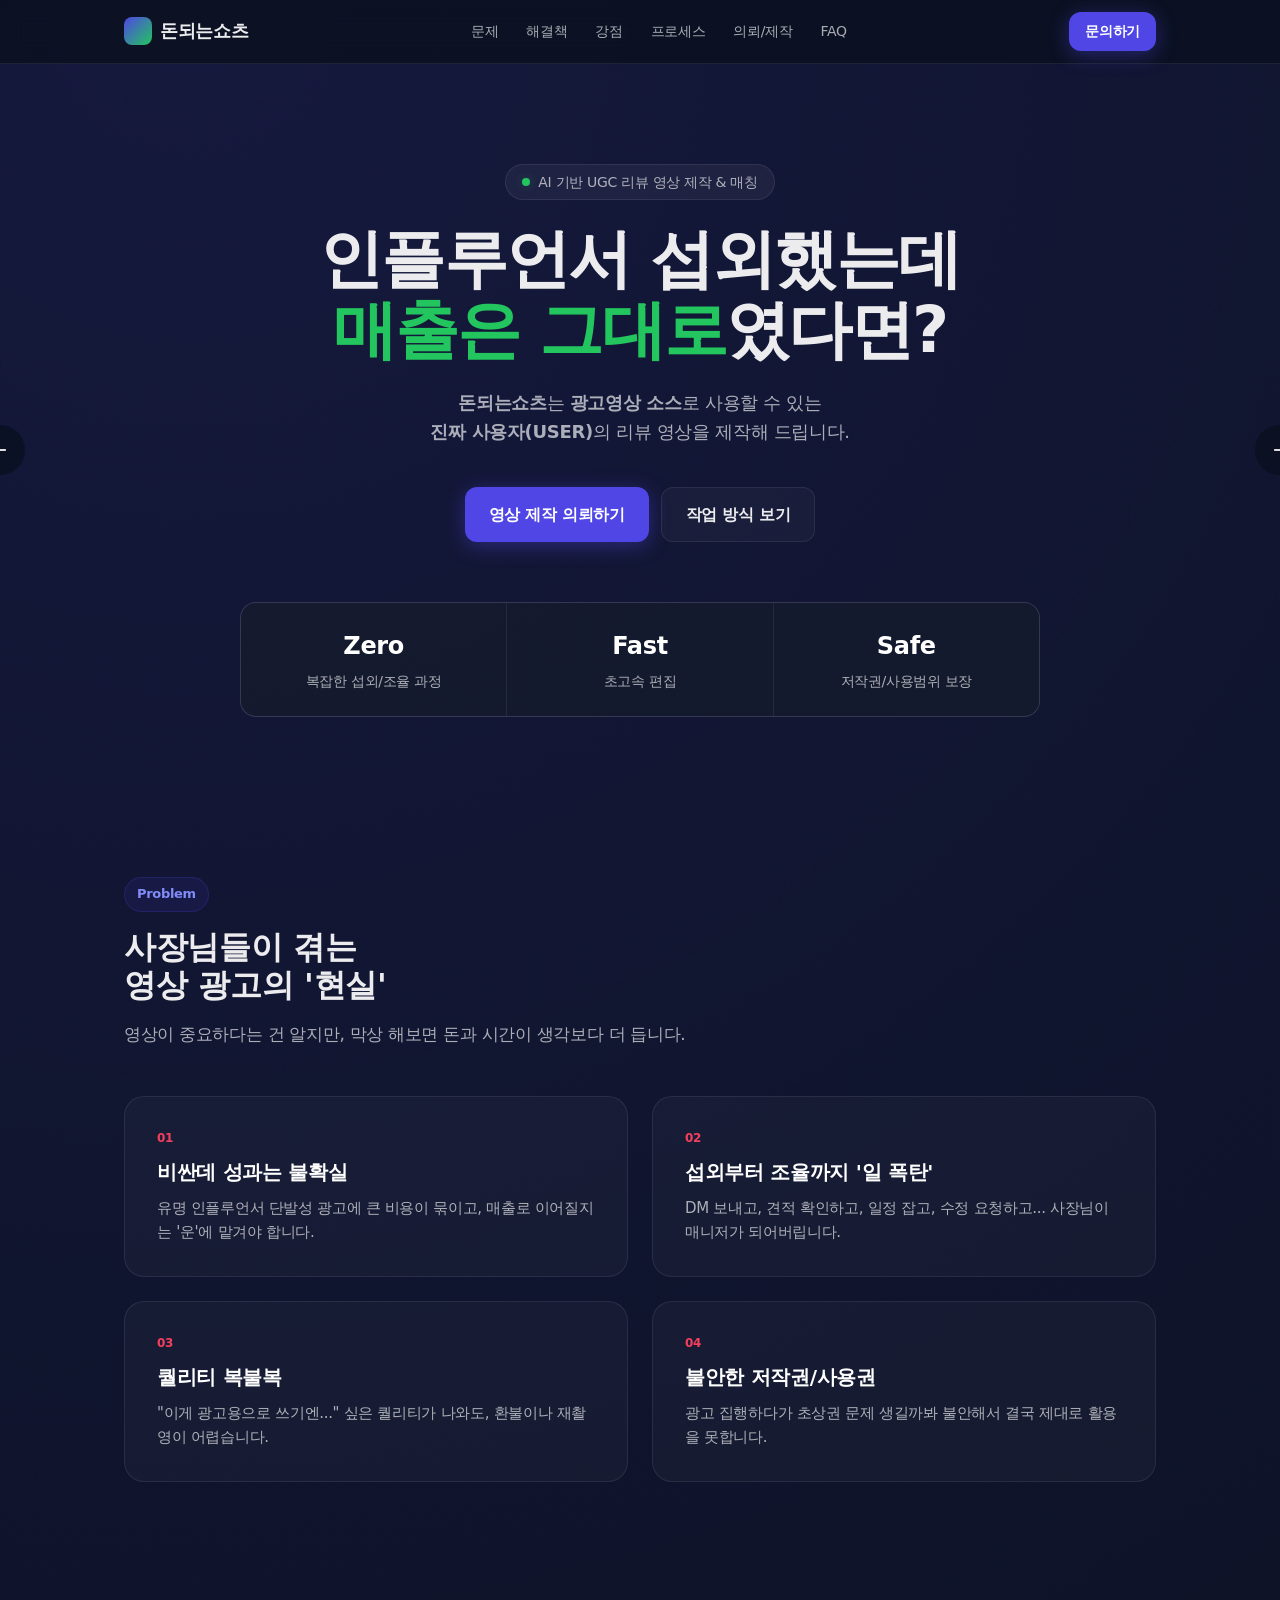
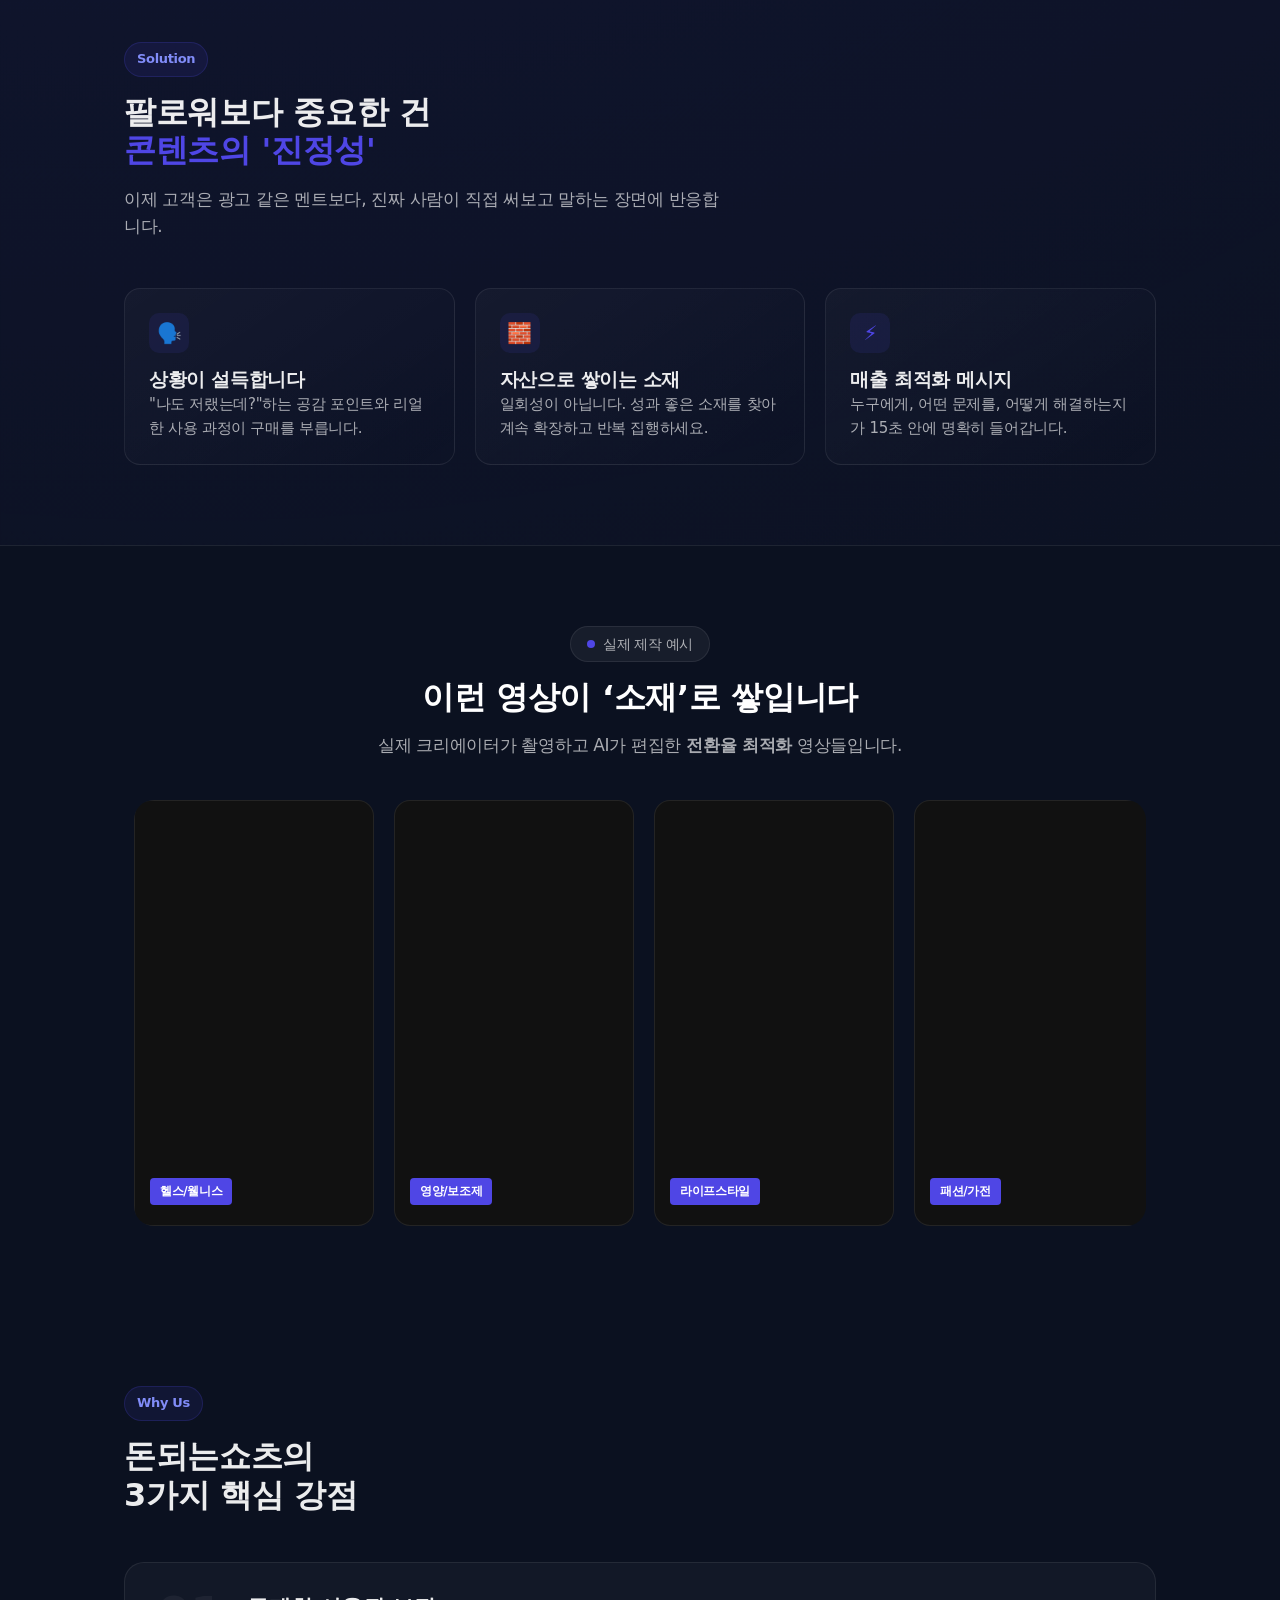
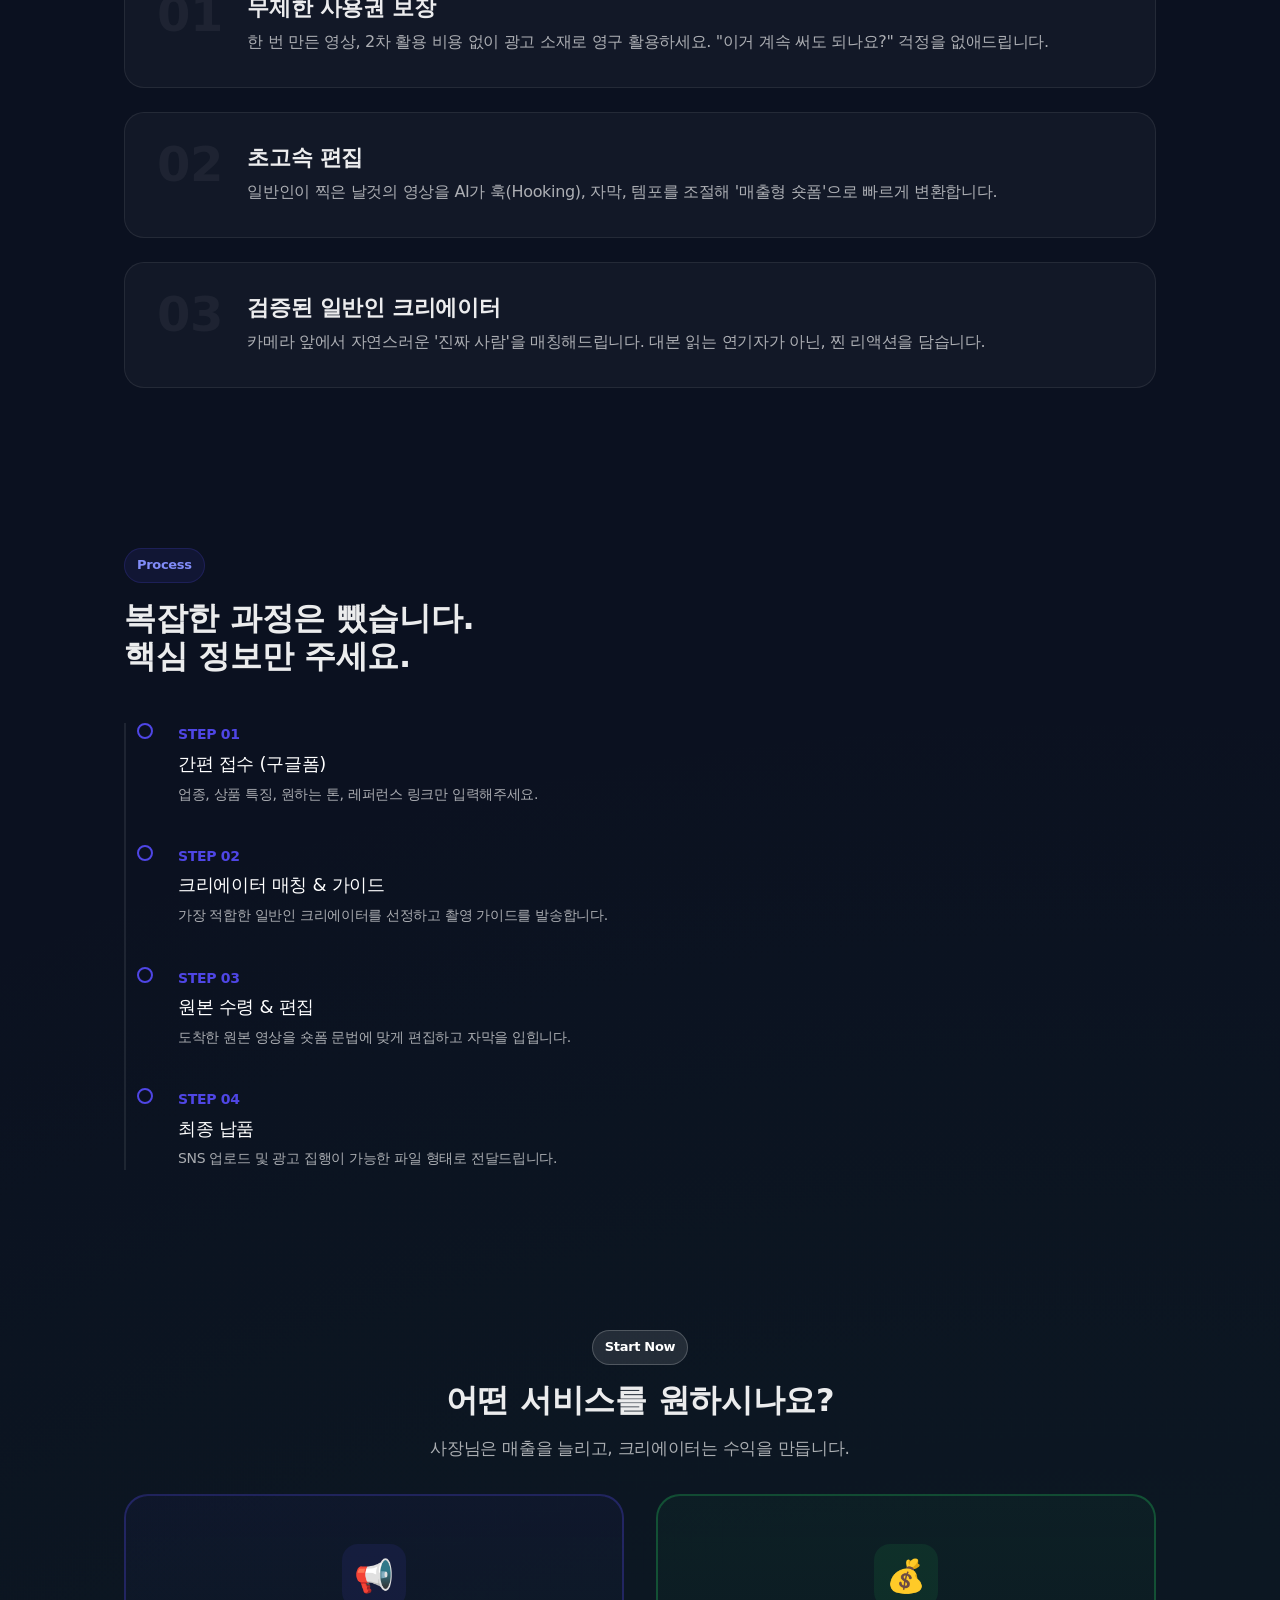
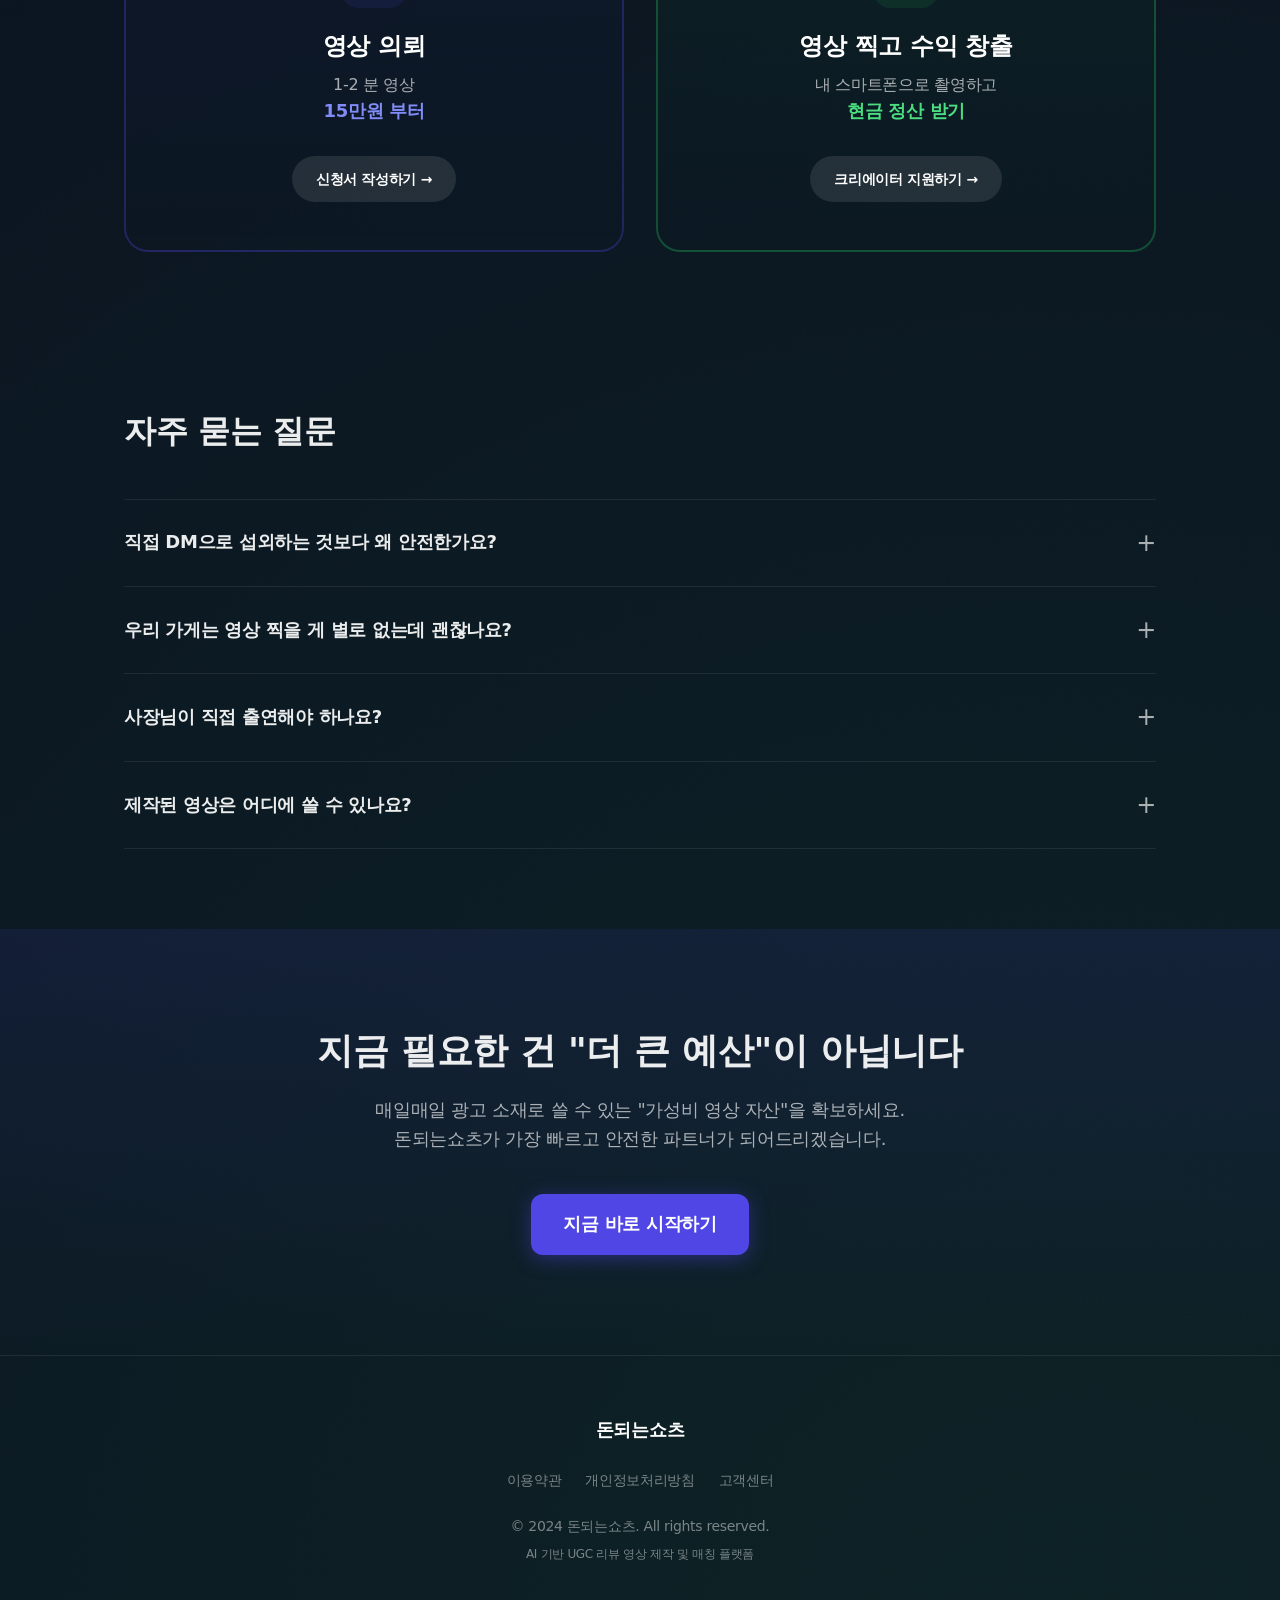
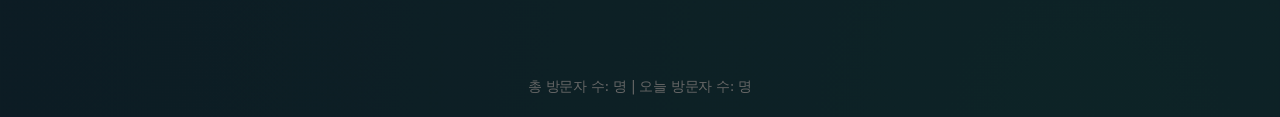
==== commit fbfefe40: "Rename index3.html to index.html" ====
--- a/index.html
+++ b/index.html
@@ -1,718 +1,1027 @@
 <!DOCTYPE html>
-<html lang="ko">
-<head>
-  <meta charset="UTF-8" />
-  <meta name="viewport" content="width=device-width, initial-scale=1.0" />
-  <title>헬로미디어 | 제품만 보내세요. 최적 모델 매칭 + 광고용 리뷰영상 제작</title>
-  <meta name="description" content="15만원에 최적 모델 매칭, 리뷰 영상 제작, 광고 사용권까지. 헬로미디어가 처음부터 끝까지 대행합니다." />
-  <link rel="preconnect" href="https://fonts.googleapis.com" />
-  <link rel="preconnect" href="https://fonts.gstatic.com" crossorigin />
-  <link href="https://fonts.googleapis.com/css2?family=Pretendard:wght@300;400;500;600;700;800&family=Inter:wght@400;500;600;700&display=swap" rel="stylesheet" />
-  <link rel="stylesheet" href="https://cdn.jsdelivr.net/npm/@fortawesome/fontawesome-free@6.4.0/css/all.min.css" />
-  <link rel="stylesheet" href="css/style.css" />
-</head>
-<body>
-
-  <!-- ===== HEADER ===== -->
-  <header class="site-header" id="top">
-    <div class="container header-inner">
-      <a href="#top" class="logo">
-        <img src="images/logo.png" alt="헬로미디어 로고" class="logo-img" />
-        <span class="logo-text">헬로미디어</span>
-      </a>
-      <nav class="main-nav" id="mainNav">
-        <a href="#samples" class="nav-link">제작예시</a>
-        <a href="#package" class="nav-link">패키지</a>
-        <a href="#difference" class="nav-link">차별점</a>
-        <a href="#process" class="nav-link">프로세스</a>
-        <a href="#faq" class="nav-link">FAQ</a>
-      </nav>
-      <a href="https://open.kakao.com/o/srEOdDai" target="_blank" class="btn btn-primary header-cta">
-        <i class="fas fa-comment"></i> 카카오톡 문의
-      </a>
-      <button class="hamburger" id="hamburger" aria-label="메뉴 열기">
-        <span></span><span></span><span></span>
-      </button>
-    </div>
-  </header>
-
-  <!-- ===== HERO ===== -->
-  <section class="hero-section" id="hero">
-    <div class="container hero-inner">
-      <div class="hero-text">
-        <div class="hero-badge">
-          <span class="badge-dot"></span> 현재 런칭 이벤트 진행 중
+<html lang="ko" data-theme="light" style=""><head>
+    <meta charset="utf-8">
+    <meta name="viewport" content="width=device-width, initial-scale=1">
+	<link rel="icon" href="./favicon.ico" type="image/x-icon">
+    <title>돈되는쇼츠 | 매출을 올리는 리얼 UGC 리뷰 영상 제작</title>
+    <meta name="description" content="15만원으로 만드는 고효율 쇼츠 광고. 초상권 걱정 없는 리얼 리뷰 영상으로 사장님의 매출을 3배 높여드립니다.">
+    <meta name="keywords" content="돈되는쇼츠, UGC제작, 쇼츠광고, 리얼리뷰, 숏폼마케팅">
+    <meta property="og:title" content="돈되는쇼츠 - 매출 엔진을 다세요">
+    <meta property="og:description" content="리얼 리뷰 영상 하나로 바뀌는 놀라운 매출 변화.">
+    <meta property="og:url" content="https://dcoya.github.io/moneyshot/">
+    <meta name="theme-color" content="#4f46e5">
+
+    <style>
+      :root {
+        --bg: #0b1120;
+        --surface: rgba(255, 255, 255, 0.03);
+        --surface-hover: rgba(255, 255, 255, 0.06);
+        --border: rgba(255, 255, 255, 0.08);
+        --text: rgba(255, 255, 255, 0.92);
+        --muted: rgba(255, 255, 255, 0.65);
+        --muted2: rgba(255, 255, 255, 0.45);
+        --brand: #4f46e5; /* indigo */
+        --brand-glow: rgba(79, 70, 229, 0.35);
+        --accent: #22c55e; /* green */
+        --accent-glow: rgba(34, 197, 94, 0.25);
+        --shadow: 0 20px 80px -10px rgba(0, 0, 0, 0.6);
+        --radius: 20px;
+        --radius-sm: 12px;
+        --max-w: 1080px;
+        --font-main:
+          -apple-system, BlinkMacSystemFont, 'Pretendard Variable', Pretendard, system-ui, Roboto, 'Helvetica Neue',
+          'Segoe UI', 'Apple SD Gothic Neo', 'Noto Sans KR', 'Malgun Gothic', sans-serif;
+      }
+
+      *,
+      *::before,
+      *::after {
+        box-sizing: border-box;
+      }
+
+      html {
+        scroll-behavior: smooth;
+      }
+
+      body {
+        margin: 0;
+        font-family: var(--font-main);
+        background-color: var(--bg);
+        background-image:
+          radial-gradient(circle at 15% 0%, rgba(79, 70, 229, 0.15) 0%, transparent 40%),
+          radial-gradient(circle at 85% 100%, rgba(34, 197, 94, 0.1) 0%, transparent 40%);
+        color: var(--text);
+        line-height: 1.6;
+        letter-spacing: -0.02em;
+        overflow-x: hidden;
+      }
+
+      a {
+        color: inherit;
+        text-decoration: none;
+        transition: 0.2s;
+      }
+      button {
+        background: none;
+        border: none;
+        font: inherit;
+        cursor: pointer;
+        color: inherit;
+      }
+
+      /* Layout */
+      .container {
+        width: 100%;
+        max-width: var(--max-w);
+        margin: 0 auto;
+        padding: 0 24px;
+      }
+
+      /* Typography */
+      h1,
+      h2,
+      h3 {
+        margin: 0;
+        line-height: 1.2;
+        font-weight: 800;
+      }
+      p {
+        margin: 0;
+      }
+      .text-gradient {
+        background: linear-gradient(135deg, #fff 30%, var(--brand) 100%);
+        -webkit-background-clip: text;
+        -webkit-text-fill-color: transparent;
+      }
+      .text-accent {
+        color: var(--accent);
+      }
+      .text-brand {
+        color: var(--brand);
+      }
+
+      /* Buttons */
+      .btn {
+        display: inline-flex;
+        align-items: center;
+        justify-content: center;
+        padding: 14px 24px;
+        border-radius: var(--radius-sm);
+        font-weight: 700;
+        font-size: 16px;
+        transition: all 0.2s ease;
+        white-space: nowrap;
+      }
+      .btn-primary {
+        background: var(--brand);
+        color: white;
+        box-shadow: 0 4px 20px rgba(79, 70, 229, 0.4);
+      }
+      .btn-primary:hover {
+        background: #4338ca;
+        transform: translateY(-2px);
+        box-shadow: 0 8px 30px rgba(79, 70, 229, 0.5);
+      }
+      .btn-outline {
+        border: 1px solid var(--border);
+        background: rgba(255, 255, 255, 0.03);
+      }
+      .btn-outline:hover {
+        border-color: rgba(255, 255, 255, 0.2);
+        background: rgba(255, 255, 255, 0.08);
+      }
+      .btn-nav {
+        font-size: 14px;
+        color: var(--muted);
+        padding: 8px 12px;
+      }
+      .btn-nav:hover {
+        color: white;
+      }
+
+      /* Navbar */
+      .nav {
+        position: sticky;
+        top: 0;
+        z-index: 100;
+        background: rgba(11, 17, 32, 0.85);
+        backdrop-filter: blur(12px);
+        border-bottom: 1px solid var(--border);
+        height: 64px;
+        display: flex;
+        align-items: center;
+      }
+      .nav-inner {
+        display: flex;
+        justify-content: space-between;
+        align-items: center;
+      }
+      .logo {
+        font-weight: 900;
+        font-size: 18px;
+        display: flex;
+        align-items: center;
+        gap: 8px;
+      }
+      .logo-icon {
+        width: 28px;
+        height: 28px;
+        background: linear-gradient(135deg, var(--brand), var(--accent));
+        border-radius: 8px;
+      }
+      .nav-menu {
+        display: none;
+        gap: 4px;
+      }
+      .nav-cta {
+        display: none;
+      }
+
+      @media (min-width: 768px) {
+        .nav-menu {
+          display: flex;
+        }
+        .nav-cta {
+          display: block;
+        }
+      }
+
+      /* Section Common */
+      section {
+        padding: 80px 0;
+      }
+      .section-header {
+        margin-bottom: 48px;
+        text-align: left;
+      }
+      .section-tag {
+        display: inline-block;
+        padding: 6px 12px;
+        border-radius: 100px;
+        font-size: 13px;
+        font-weight: 700;
+        background: rgba(79, 70, 229, 0.1);
+        color: #818cf8;
+        border: 1px solid rgba(79, 70, 229, 0.2);
+        margin-bottom: 16px;
+      }
+      .section-title {
+        font-size: 32px;
+        margin-bottom: 16px;
+      }
+      .section-desc {
+        font-size: 17px;
+        color: var(--muted);
+        max-width: 600px;
+      }
+
+      /* Hero */
+      .hero {
+        padding-top: 100px;
+        padding-bottom: 80px;
+        text-align: center;
+      }
+      .hero-pill {
+        display: inline-flex;
+        align-items: center;
+        gap: 8px;
+        padding: 6px 16px;
+        border-radius: 100px;
+        background: rgba(255, 255, 255, 0.05);
+        border: 1px solid var(--border);
+        font-size: 14px;
+        color: var(--muted);
+        margin-bottom: 24px;
+      }
+      .hero-dot {
+        width: 8px;
+        height: 8px;
+        border-radius: 50%;
+        background: var(--accent);
+        box-shadow: 0 0 10px var(--accent-glow);
+      }
+      .hero-title {
+        font-size: clamp(36px, 5vw, 64px);
+        line-height: 1.1;
+        margin-bottom: 24px;
+        letter-spacing: -0.03em;
+      }
+      .hero-sub {
+        font-size: 18px;
+        color: var(--muted);
+        max-width: 700px;
+        margin: 0 auto 40px;
+      }
+      .hero-actions {
+        display: flex;
+        gap: 12px;
+        justify-content: center;
+        margin-bottom: 60px;
+      }
+      .hero-stats {
+        display: grid;
+        grid-template-columns: repeat(3, 1fr);
+        gap: 1px;
+        background: var(--border);
+        border: 1px solid var(--border);
+        border-radius: 16px;
+        overflow: hidden;
+        max-width: 800px;
+        margin: 0 auto;
+      }
+      .stat-item {
+        background: rgba(11, 17, 32, 0.6);
+        padding: 24px;
+        text-align: center;
+      }
+      .stat-val {
+        font-size: 24px;
+        font-weight: 800;
+        color: white;
+        margin-bottom: 4px;
+      }
+      .stat-lbl {
+        font-size: 14px;
+        color: var(--muted);
+      }
+
+      /* Problem Grid */
+      .grid-2 {
+        display: grid;
+        grid-template-columns: 1fr;
+        gap: 24px;
+      }
+      @media (min-width: 768px) {
+        .grid-2 {
+          grid-template-columns: 1fr 1fr;
+        }
+      }
+
+      .card {
+        background: var(--surface);
+        border: 1px solid var(--border);
+        border-radius: var(--radius);
+        padding: 32px;
+        transition: 0.3s;
+      }
+      .card:hover {
+        border-color: rgba(255, 255, 255, 0.15);
+      }
+
+      .prob-num {
+        font-size: 12px;
+        font-weight: 700;
+        color: #f43f5e;
+        margin-bottom: 12px;
+        display: block;
+      }
+      .card-title {
+        font-size: 20px;
+        margin-bottom: 12px;
+        color: white;
+      }
+      .card-text {
+        font-size: 15px;
+        color: var(--muted);
+      }
+
+      /* Solution */
+      .sol-grid {
+        display: grid;
+        grid-template-columns: repeat(auto-fit, minmax(280px, 1fr));
+        gap: 20px;
+      }
+      .sol-card {
+        padding: 24px;
+        border-radius: 16px;
+        background: linear-gradient(145deg, rgba(255, 255, 255, 0.03), transparent);
+        border: 1px solid var(--border);
+      }
+      .sol-icon {
+        width: 40px;
+        height: 40px;
+        border-radius: 10px;
+        background: rgba(79, 70, 229, 0.1);
+        color: var(--brand);
+        display: flex;
+        align-items: center;
+        justify-content: center;
+        margin-bottom: 16px;
+        font-size: 20px;
+      }
+
+      /* Features */
+      .feat-list {
+        display: flex;
+        flex-direction: column;
+        gap: 24px;
+      }
+      .feat-item {
+        display: flex;
+        gap: 24px;
+        padding: 32px;
+        border-radius: var(--radius);
+        background: var(--surface);
+        border: 1px solid var(--border);
+        align-items: flex-start;
+      }
+      .feat-num {
+        font-size: 48px;
+        font-weight: 900;
+        color: rgba(255, 255, 255, 0.05);
+        line-height: 0.8;
+      }
+      .feat-content h3 {
+        font-size: 22px;
+        margin-bottom: 8px;
+      }
+      .feat-content p {
+        color: var(--muted);
+      }
+
+      /* Process */
+      .process-steps {
+        position: relative;
+        padding-left: 20px;
+        border-left: 2px solid var(--border);
+      }
+      .step {
+        position: relative;
+        padding-left: 32px;
+        margin-bottom: 40px;
+      }
+      .step:last-child {
+        margin-bottom: 0;
+      }
+      .step::before {
+        content: '';
+        position: absolute;
+        left: -9px;
+        top: 0;
+        width: 16px;
+        height: 16px;
+        border-radius: 50%;
+        background: var(--bg);
+        border: 2px solid var(--brand);
+      }
+      .step-name {
+        font-size: 14px;
+        font-weight: 700;
+        color: var(--brand);
+        margin-bottom: 4px;
+        text-transform: uppercase;
+      }
+      .step-title {
+        font-size: 18px;
+        color: white;
+        margin-bottom: 4px;
+      }
+      .step-desc {
+        font-size: 14px;
+        color: var(--muted);
+      }
+
+      /* Pricing Replacement: CTA Choice */
+      .cta-choice-container {
+        display: grid;
+        grid-template-columns: 1fr;
+        gap: 24px;
+        margin-top: 24px;
+      }
+      @media (min-width: 768px) {
+        .cta-choice-container {
+          grid-template-columns: 1fr 1fr;
+          gap: 32px;
+        }
+      }
+      .choice-card {
+        display: flex;
+        flex-direction: column;
+        justify-content: center;
+        align-items: center;
+        text-align: center;
+        padding: 48px 32px;
+        border-radius: 24px;
+        border: 2px solid var(--border);
+        background: var(--surface);
+        transition: all 0.3s ease;
+        cursor: pointer;
+        height: 100%;
+        text-decoration: none;
+      }
+      .choice-card:hover {
+        transform: translateY(-5px);
+        background: var(--surface-hover);
+        border-color: rgba(255, 255, 255, 0.2);
+      }
+
+      /* Left Card Style */
+      .choice-client {
+        border-color: rgba(79, 70, 229, 0.3);
+        background: linear-gradient(180deg, rgba(79, 70, 229, 0.05), transparent);
+      }
+      .choice-client:hover {
+        border-color: rgba(79, 70, 229, 0.6);
+        box-shadow: 0 10px 40px -10px rgba(79, 70, 229, 0.2);
+      }
+      .choice-client .icon-box {
+        background: rgba(79, 70, 229, 0.1);
+        color: #818cf8;
+      }
+
+      /* Right Card Style */
+      .choice-creator {
+        border-color: rgba(34, 197, 94, 0.3);
+        background: linear-gradient(180deg, rgba(34, 197, 94, 0.05), transparent);
+      }
+      .choice-creator:hover {
+        border-color: rgba(34, 197, 94, 0.6);
+        box-shadow: 0 10px 40px -10px rgba(34, 197, 94, 0.2);
+      }
+      .choice-creator .icon-box {
+        background: rgba(34, 197, 94, 0.1);
+        color: #4ade80;
+      }
+
+      .choice-card .icon-box {
+        width: 64px;
+        height: 64px;
+        border-radius: 16px;
+        display: flex;
+        align-items: center;
+        justify-content: center;
+        font-size: 32px;
+        margin-bottom: 24px;
+      }
+      .choice-title {
+        font-size: 24px;
+        font-weight: 800;
+        color: white;
+        margin-bottom: 12px;
+      }
+      .choice-desc {
+        font-size: 16px;
+        color: var(--muted);
+        line-height: 1.5;
+      }
+      .choice-btn-fake {
+        margin-top: 32px;
+        padding: 12px 24px;
+        border-radius: 100px;
+        font-size: 14px;
+        font-weight: 700;
+        background: rgba(255, 255, 255, 0.1);
+        color: white;
+        display: inline-flex;
+        align-items: center;
+        gap: 8px;
+      }
+      .choice-card:hover .choice-btn-fake {
+        background: white;
+        color: black;
+      }
+
+      /* FAQ */
+      .faq-item {
+        border-bottom: 1px solid var(--border);
+      }
+      .faq-item:first-child {
+        border-top: 1px solid var(--border);
+      }
+      details > summary {
+        padding: 24px 0;
+        cursor: pointer;
+        font-weight: 700;
+        font-size: 18px;
+        list-style: none;
+        display: flex;
+        justify-content: space-between;
+        align-items: center;
+      }
+      details > summary::-webkit-details-marker {
+        display: none;
+      }
+      details > summary::after {
+        content: '+';
+        font-size: 24px;
+        font-weight: 300;
+        color: var(--muted);
+      }
+      details[open] > summary::after {
+        content: '-';
+      }
+      details > p {
+        padding-bottom: 24px;
+        color: var(--muted);
+        line-height: 1.6;
+      }
+
+      /* Footer */
+      footer {
+        border-top: 1px solid var(--border);
+        padding: 60px 0;
+        text-align: center;
+        color: var(--muted2);
+        font-size: 14px;
+      }
+      .footer-links {
+        display: flex;
+        justify-content: center;
+        gap: 24px;
+        margin-bottom: 24px;
+      }
+
+      /* Responsive */
+      @media (max-width: 768px) {
+        .hero-stats {
+          grid-template-columns: 1fr;
+          border: none;
+          background: none;
+          gap: 12px;
+        }
+        .stat-item {
+          border-radius: 12px;
+        }
+        .feat-item {
+          flex-direction: column;
+          gap: 16px;
+        }
+        .feat-num {
+          font-size: 32px;
+        }
+        .hero-title {
+          font-size: 36px;
+        }
+      }
+    </style>
+	<!-- Google tag (gtag.js) -->
+<script async src="https://www.googletagmanager.com/gtag/js?id=AW-16887569564">
+</script>
+<script>
+  window.dataLayer = window.dataLayer || [];
+  function gtag(){dataLayer.push(arguments);}
+  gtag('js', new Date());
+
+  gtag('config', 'AW-16887569564');
+</script>
+  </head>
+  <body style="">
+    <!-- Navigation -->
+    <nav class="nav">
+      <div class="container nav-inner">
+        <a href="#" class="logo">
+          <div class="logo-icon"></div>
+          돈되는쇼츠
+        </a>
+        <div class="nav-menu">
+          <a href="#problem" class="btn-nav">문제</a>
+          <a href="#solution" class="btn-nav">해결책</a>
+          <a href="#features" class="btn-nav">강점</a>
+          <a href="#process" class="btn-nav">프로세스</a>
+          <a href="#cta-choice" class="btn-nav">의뢰/제작</a>
+          <a href="#faq" class="btn-nav">FAQ</a>
+        </div>
+        <div class="nav-cta">
+          <a href="#cta-choice" class="btn btn-primary btn-sm" style="padding: 8px 16px; font-size: 14px">문의하기</a>
+        </div>
+      </div>
+    </nav>
+
+    <!-- Hero Section -->
+    <section class="hero">
+      <div class="container">
+        <div class="hero-pill">
+          <span class="hero-dot"></span>
+          AI 기반 UGC 리뷰 영상 제작 &amp; 매칭
         </div>
         <h1 class="hero-title">
-          제품만 보내세요.<br />
-          <span class="highlight">최적 모델 매칭</span> +<br />
-          광고용 리뷰영상 제작
+          인플루언서 섭외했는데<br>
+          <span class="text-accent">매출은 그대로</span>였다면?
         </h1>
         <p class="hero-sub">
-          인플루언서 DM, 섭외/조율, 촬영 가이드, 편집, 저작권까지…<br />
-          <strong>헬로미디어</strong>가 <strong>15만원</strong>으로 처음부터 끝까지 끝냅니다.
+          <b>돈되는쇼츠</b>는 <b>광고영상 소스</b>로 사용할 수 있는 <br><b>진짜 사용자(USER)</b>의 리뷰 영상을 제작해 드립니다.
         </p>
-        <div class="hero-facts">
-          <div class="fact-item"><i class="fas fa-check-circle"></i> 모델 섭외 포함</div>
-          <div class="fact-item"><i class="fas fa-check-circle"></i> 숏폼 편집 + 변형 컷 3~5개</div>
-          <div class="fact-item"><i class="fas fa-check-circle"></i> 광고 사용권 무제한</div>
-          <div class="fact-item"><i class="fas fa-check-circle"></i> 결제 후 7일 내 납품</div>
-        </div>
-        <div class="hero-ctas">
-          <a href="https://open.kakao.com/o/srEOdDai" target="_blank" class="btn btn-kakao">
-            <i class="fas fa-comment-dots"></i> 카카오톡 바로 문의
+        <div class="hero-actions">
+          <a href="#cta-choice" class="btn btn-primary">영상 제작 의뢰하기</a>
+          <a href="#process" class="btn btn-outline">작업 방식 보기</a>
+        </div>
+
+        <div class="hero-stats">
+          <div class="stat-item">
+            <div class="stat-val">Zero</div>
+            <div class="stat-lbl">복잡한 섭외/조율 과정</div>
+          </div>
+          <div class="stat-item">
+            <div class="stat-val">Fast</div>
+            <div class="stat-lbl">초고속 편집</div>
+          </div>
+          <div class="stat-item">
+            <div class="stat-val">Safe</div>
+            <div class="stat-lbl">저작권/사용범위 보장</div>
+          </div>
+        </div>
+      </div>
+    </section>
+
+
+    <!-- Problem Section -->
+    <section id="problem">
+      <div class="container">
+        <div class="section-header">
+          <span class="section-tag">Problem</span>
+          <h2 class="section-title">사장님들이 겪는<br>영상 광고의 '현실'</h2>
+          <p class="section-desc">영상이 중요하다는 건 알지만, 막상 해보면 돈과 시간이 생각보다 더 듭니다.</p>
+        </div>
+
+        <div class="grid-2">
+          <div class="card">
+            <span class="prob-num">01</span>
+            <h3 class="card-title">비싼데 성과는 불확실</h3>
+            <p class="card-text">
+              유명 인플루언서 단발성 광고에 큰 비용이 묶이고, 매출로 이어질지는 '운'에 맡겨야 합니다.
+            </p>
+          </div>
+          <div class="card">
+            <span class="prob-num">02</span>
+            <h3 class="card-title">섭외부터 조율까지 '일 폭탄'</h3>
+            <p class="card-text">
+              DM 보내고, 견적 확인하고, 일정 잡고, 수정 요청하고... 사장님이 매니저가 되어버립니다.
+            </p>
+          </div>
+          <div class="card">
+            <span class="prob-num">03</span>
+            <h3 class="card-title">퀄리티 복불복</h3>
+            <p class="card-text">"이게 광고용으로 쓰기엔..." 싶은 퀄리티가 나와도, 환불이나 재촬영이 어렵습니다.</p>
+          </div>
+          <div class="card">
+            <span class="prob-num">04</span>
+            <h3 class="card-title">불안한 저작권/사용권</h3>
+            <p class="card-text">광고 집행하다가 초상권 문제 생길까봐 불안해서 결국 제대로 활용을 못합니다.</p>
+          </div>
+        </div>
+      </div>
+    </section>
+
+    <!-- Solution Section -->
+    <section id="solution">
+      <div class="container">
+        <div class="section-header">
+          <span class="section-tag">Solution</span>
+          <h2 class="section-title">팔로워보다 중요한 건<br><span class="text-brand">콘텐츠의 '진정성'</span></h2>
+          <p class="section-desc">이제 고객은 광고 같은 멘트보다, 진짜 사람이 직접 써보고 말하는 장면에 반응합니다.</p>
+        </div>
+
+        <div class="sol-grid">
+          <div class="sol-card">
+            <div class="sol-icon">🗣️</div>
+            <h3>상황이 설득합니다</h3>
+            <p style="color: var(--muted); font-size: 15px">
+              "나도 저랬는데?"하는 공감 포인트와 리얼한 사용 과정이 구매를 부릅니다.
+            </p>
+          </div>
+          <div class="sol-card">
+            <div class="sol-icon">🧱</div>
+            <h3>자산으로 쌓이는 소재</h3>
+            <p style="color: var(--muted); font-size: 15px">
+              일회성이 아닙니다. 성과 좋은 소재를 찾아 계속 확장하고 반복 집행하세요.
+            </p>
+          </div>
+          <div class="sol-card">
+            <div class="sol-icon">⚡</div>
+            <h3>매출 최적화 메시지</h3>
+            <p style="color: var(--muted); font-size: 15px">
+              누구에게, 어떤 문제를, 어떻게 해결하는지가 15초 안에 명확히 들어갑니다.
+            </p>
+          </div>
+        </div>
+      </div>
+    </section>
+
+
+
+    <!-- Problem Section -->
+<section id="shorts-banner" class="section" style="background: var(--bg); border-top: 1px solid var(--border); padding: 80px 0;">
+  <div class="container">
+    <div class="section__header" style="text-align: center; margin-bottom: 40px;">
+      <div class="pill" style="display: inline-flex; align-items: center; gap: 8px; padding: 6px 16px; border-radius: 100px; background: rgba(255, 255, 255, 0.05); border: 1px solid var(--border); font-size: 14px; color: var(--muted); margin-bottom: 16px;">
+        <span class="pill__dot" style="width: 8px; height: 8px; border-radius: 50%; background: var(--brand);"></span>
+        실제 제작 예시
+      </div>
+      <h2 class="section__title" style="font-size: 32px; font-weight: 800; color: white; margin-bottom: 16px;">이런 영상이 ‘소재’로 쌓입니다</h2>
+      <p class="section__desc" style="font-size: 17px; color: var(--muted);">
+        실제 크리에이터가 촬영하고 AI가 편집한 <b>전환율 최적화</b> 영상들입니다.
+      </p>
+    </div>
+
+    <div class="shorts-container" style="position: relative; padding: 0 10px;">
+      <div id="shortsViewport" style="overflow: hidden; width: 100%; border-radius: 20px;">
+        <div id="shortsTrack" style="display: flex; gap: 20px; transition: transform 0.5s cubic-bezier(0.25, 1, 0.5, 1);">
+          
+          <div class="shorts-item" style="flex: 0 0 240px;">
+  		<a href="https://billo.app/wp-content/uploads/2025/04/8-Health_Wellness_169096_Andrew_Michigan_4.94.mp4" target="_blank" class="shorts-card-link" style="display: block; position: relative; aspect-ratio: 9/16; border-radius: 16px; overflow: hidden; border: 1px solid var(--border); background: #111;">
+    		<video autoplay muted loop playsinline style="width: 100%; height: 100%; object-fit: cover;">
+     			 <source src="https://billo.app/wp-content/uploads/2025/04/8-Health_Wellness_169096_Andrew_Michigan_4.94.mp4" type="video/mp4">
+    		</video>
+   		 <div style="position: absolute; bottom: 20px; left: 15px; background: var(--brand); color: white; padding: 4px 10px; border-radius: 4px; font-size: 12px; font-weight: bold;">헬스/웰니스</div>
+  		</a>
+	</div>
+
+	<div class="shorts-item" style="flex: 0 0 240px;">
+  <a href="https://billo.app/wp-content/uploads/2025/04/7-Health_Wellness_326618_Natalie_California_4.7.mp4" target="_blank" class="shorts-card-link" style="display: block; position: relative; aspect-ratio: 9/16; border-radius: 16px; overflow: hidden; border: 1px solid var(--border); background: #111;">
+    <video autoplay muted loop playsinline style="width: 100%; height: 100%; object-fit: cover;">
+      <source src="https://billo.app/wp-content/uploads/2025/04/7-Health_Wellness_326618_Natalie_California_4.7.mp4" type="video/mp4">
+    </video>
+    <div style="position: absolute; bottom: 20px; left: 15px; background: var(--brand); color: white; padding: 4px 10px; border-radius: 4px; font-size: 12px; font-weight: bold;">영양/보조제</div>
+  </a>
+</div>
+
+<div class="shorts-item" style="flex: 0 0 240px;">
+  <a href="https://billo.app/wp-content/uploads/2025/04/6-Health_Wellness_260376_Taylor_Florida_4.9.mp4" target="_blank" class="shorts-card-link" style="display: block; position: relative; aspect-ratio: 9/16; border-radius: 16px; overflow: hidden; border: 1px solid var(--border); background: #111;">
+    <video autoplay muted loop playsinline style="width: 100%; height: 100%; object-fit: cover;">
+      <source src="https://billo.app/wp-content/uploads/2025/04/6-Health_Wellness_260376_Taylor_Florida_4.9.mp4" type="video/mp4">
+    </video>
+    <div style="position: absolute; bottom: 20px; left: 15px; background: var(--brand); color: white; padding: 4px 10px; border-radius: 4px; font-size: 12px; font-weight: bold;">라이프스타일</div>
+  </a>
+</div>
+
+<div class="shorts-item" style="flex: 0 0 240px;">
+  <a href="https://billo.app/wp-content/uploads/2025/04/5-Health_Wellness_111465_Alexis_California_4.93.mp4" target="_blank" class="shorts-card-link" style="display: block; position: relative; aspect-ratio: 9/16; border-radius: 16px; overflow: hidden; border: 1px solid var(--border); background: #111;">
+    <video autoplay muted loop playsinline style="width: 100%; height: 100%; object-fit: cover;">
+      <source src="https://billo.app/wp-content/uploads/2025/04/5-Health_Wellness_111465_Alexis_California_4.93.mp4" type="video/mp4">
+    </video>
+    <div style="position: absolute; bottom: 20px; left: 15px; background: var(--brand); color: white; padding: 4px 10px; border-radius: 4px; font-size: 12px; font-weight: bold;">패션/가전</div>
+  </a>
+</div>
+
+
+            </a>
+          </div>
+        </div>
+      </div>
+
+      <button onclick="slideShorts(-1)" class="btn btn--ghost" style="position: absolute; left: -25px; top: 50%; transform: translateY(-50%); width: 50px; height: 50px; border-radius: 50%; padding: 0; display: flex; align-items: center; justify-content: center; z-index: 10; background: rgba(11, 17, 32, 0.8); border-color: var(--border); backdrop-filter: blur(4px);">←</button>
+      <button onclick="slideShorts(1)" class="btn btn--ghost" style="position: absolute; right: -25px; top: 50%; transform: translateY(-50%); width: 50px; height: 50px; border-radius: 50%; padding: 0; display: flex; align-items: center; justify-content: center; z-index: 10; background: rgba(11, 17, 32, 0.8); border-color: var(--border); backdrop-filter: blur(4px);">→</button>
+      </div>
+  </div>
+</section>
+
+
+
+
+    <!-- Features Section -->
+    <section id="features">
+      <div class="container">
+        <div class="section-header">
+          <span class="section-tag">Why Us</span>
+          <h2 class="section-title">돈되는쇼츠의<br>3가지 핵심 강점</h2>
+        </div>
+
+        <div class="feat-list">
+          <div class="feat-item">
+            <div class="feat-num">01</div>
+            <div class="feat-content">
+              <h3>무제한 사용권 보장</h3>
+              <p>
+                한 번 만든 영상, 2차 활용 비용 없이 광고 소재로 영구 활용하세요. "이거 계속 써도 되나요?" 걱정을
+                없애드립니다.
+              </p>
+            </div>
+          </div>
+          <div class="feat-item">
+            <div class="feat-num">02</div>
+            <div class="feat-content">
+              <h3>초고속 편집</h3>
+              <p>
+                일반인이 찍은 날것의 영상을 AI가 훅(Hooking), 자막, 템포를 조절해 '매출형 숏폼'으로 빠르게 변환합니다.
+              </p>
+            </div>
+          </div>
+          <div class="feat-item">
+            <div class="feat-num">03</div>
+            <div class="feat-content">
+              <h3>검증된 일반인 크리에이터</h3>
+              <p>
+                카메라 앞에서 자연스러운 '진짜 사람'을 매칭해드립니다. 대본 읽는 연기자가 아닌, 찐 리액션을 담습니다.
+              </p>
+            </div>
+          </div>
+        </div>
+      </div>
+    </section>
+
+    <!-- Process Section -->
+    <section id="process">
+      <div class="container">
+        <div class="section-header">
+          <span class="section-tag">Process</span>
+          <h2 class="section-title">복잡한 과정은 뺐습니다.<br>핵심 정보만 주세요.</h2>
+        </div>
+
+        <div class="process-steps">
+          <div class="step">
+            <div class="step-name">Step 01</div>
+            <div class="step-title">간편 접수 (구글폼)</div>
+            <div class="step-desc">업종, 상품 특징, 원하는 톤, 레퍼런스 링크만 입력해주세요.</div>
+          </div>
+          <div class="step">
+            <div class="step-name">Step 02</div>
+            <div class="step-title">크리에이터 매칭 &amp; 가이드</div>
+            <div class="step-desc">가장 적합한 일반인 크리에이터를 선정하고 촬영 가이드를 발송합니다.</div>
+          </div>
+          <div class="step">
+            <div class="step-name">Step 03</div>
+            <div class="step-title">원본 수령 &amp; 편집</div>
+            <div class="step-desc">도착한 원본 영상을 숏폼 문법에 맞게 편집하고 자막을 입힙니다.</div>
+          </div>
+          <div class="step">
+            <div class="step-name">Step 04</div>
+            <div class="step-title">최종 납품</div>
+            <div class="step-desc">SNS 업로드 및 광고 집행이 가능한 파일 형태로 전달드립니다.</div>
+          </div>
+        </div>
+      </div>
+    </section>
+
+    <!-- CTA Choice Section (Replaces Pricing) -->
+    <section id="cta-choice">
+      <div class="container">
+        <div class="section-header" style="text-align: center; margin-bottom: 32px">
+          <span class="section-tag" style="background: rgba(255, 255, 255, 0.1); color: white; border-color: rgba(255, 255, 255, 0.2)">Start Now</span>
+          <h2 class="section-title">어떤 서비스를 원하시나요?</h2>
+          <p class="section-desc" style="margin: 0 auto">사장님은 매출을 늘리고, 크리에이터는 수익을 만듭니다.</p>
+        </div>
+
+        <div class="cta-choice-container">
+          <!-- Left Button: Client -->
+          <a href="https://docs.google.com/forms/d/e/1FAIpQLScUmZcJZhCeZBgffTGgI3rmO5zaN1W32PE9qiKROz8OehsSfQ/viewform?usp=dialog" target="_blank" class="choice-card choice-client">
+            <div class="icon-box">📢</div>
+            <h3 class="choice-title">영상 의뢰</h3>
+            <p class="choice-desc">
+              1-2 분 영상<br>
+              <strong style="color: #818cf8; font-size: 18px">15만원 부터</strong>
+            </p>
+            <div class="choice-btn-fake">신청서 작성하기 →</div>
           </a>
-          <a href="#samples" class="btn btn-outline">
-            <i class="fas fa-play-circle"></i> 제작 예시 보기
+
+          <!-- Right Button: Creator -->
+          <a href="https://docs.google.com/forms/d/e/1FAIpQLSd-fpfJiS28MWoL7WD2UwCePr5Ziq4tHabbpIt4VNJw7_Xt1A/viewform?usp=dialog" target="_blank" class="choice-card choice-creator">
+            <div class="icon-box">💰</div>
+            <h3 class="choice-title">영상 찍고 수익 창출</h3>
+            <p class="choice-desc">
+              내 스마트폰으로 촬영하고<br>
+              <strong style="color: #4ade80; font-size: 18px">현금 정산 받기</strong>
+            </p>
+            <div class="choice-btn-fake">크리에이터 지원하기 →</div>
           </a>
         </div>
-        <p class="hero-microcopy">24시간 내 회신 · 견적 무료 · 1:1 상담 가능</p>
-      </div>
-      <div class="hero-visual">
-        <div class="phone-mockup">
-          <div class="phone-frame">
-            <div class="phone-notch"></div>
-            <div class="phone-screen">
-              <div class="video-placeholder">
-                <i class="fas fa-play-circle play-icon"></i>
-                <div class="video-label">리뷰 영상 예시</div>
-              </div>
-              <div class="screen-content">
-                <div class="comment-bubble bubble-1">
-                  <span>🚲 "이거 주행감 대박이에요!"</span>
-                </div>
-                <div class="comment-bubble bubble-2">
-                  <span>📱 "서각서각 펜촉 소리 진짜야"</span>
-                </div>
-                <div class="comment-bubble bubble-3">
-                  <span>🍖 "와.. 육즙 미쳤다!"</span>
-                </div>
-              </div>
-              <div class="stats-bar">
-                <div class="stat">
-                  <i class="fas fa-heart"></i>
-                  <span>4.2K</span>
-                </div>
-                <div class="stat">
-                  <i class="fas fa-share"></i>
-                  <span>812</span>
-                </div>
-                <div class="stat">
-                  <i class="fas fa-eye"></i>
-                  <span>38K</span>
-                </div>
-              </div>
-            </div>
-          </div>
-        </div>
-        <div class="hero-badge-float badge-top">
-          <i class="fas fa-award"></i>
-          <div>
-            <div class="badge-num">15만원</div>
-            <div class="badge-desc">올인원 패키지</div>
-          </div>
-        </div>
-        <div class="hero-badge-float badge-bottom">
-          <i class="fas fa-clock"></i>
-          <div>
-            <div class="badge-num">7일</div>
-            <div class="badge-desc">납품 목표</div>
-          </div>
-        </div>
-      </div>
-    </div>
-    <div class="hero-scroll-hint">
-      <span>스크롤하여 더 보기</span>
-      <i class="fas fa-chevron-down"></i>
-    </div>
-  </section>
-
-  <!-- ===== PAIN POINTS ===== -->
-  <section class="pain-section" id="pain">
-    <div class="container">
-      <div class="section-label">사장님들이 공감하는 현실</div>
-      <h2 class="section-title">마케팅, 직접 하려니 <span class="highlight">이런 상황</span> 겪어보셨죠?</h2>
-      <div class="pain-grid">
-        <div class="pain-card">
-          <div class="pain-icon"><i class="fas fa-paper-plane"></i></div>
-          <h3>인플루언서 DM 무응답</h3>
-          <p>팔로워 많은 인플루언서에게 DM 보내봤자 답장 한 통 없고, 어쩌다 답이 와도 금액이 엄청납니다.</p>
-        </div>
-        <div class="pain-card">
-          <div class="pain-icon"><i class="fas fa-building"></i></div>
-          <h3>에이전시 견적은 수백만 원</h3>
-          <p>제대로 된 영상 하나 만들려면 기획비·촬영비·편집비… 합치면 소상공인이 감당하기 어려운 비용입니다.</p>
-        </div>
-        <div class="pain-card">
-          <div class="pain-icon"><i class="fas fa-gift"></i></div>
-          <h3>조공 퍼줘도 광고에 못 씀</h3>
-          <p>공짜로 제품 보내줬는데 리뷰 퀄리티도 복불복이고, 광고 소재로 쓰려면 초상권 문제로 활용을 못 합니다.</p>
-        </div>
-        <div class="pain-card">
-          <div class="pain-icon"><i class="fas fa-exclamation-triangle"></i></div>
-          <h3>저작권·사용권 불안</h3>
-          <p>겨우 구한 영상인데 광고 집행하다가 초상권 분쟁 생길까봐 불안해서 결국 제대로 활용 못 합니다.</p>
-        </div>
-      </div>
-      <div class="pain-solution-bridge">
-        <div class="bridge-line"></div>
-        <div class="bridge-text">
-          <span class="bridge-arrow">↓</span>
-          <strong>헬로미디어가 이 모든 과정을 15만원으로 끝냅니다</strong>
-        </div>
-      </div>
-    </div>
-  </section>
-
-  <!-- ===== PACKAGE ===== -->
-  <section class="package-section" id="package">
-    <div class="container">
-      <div class="section-label">패키지 & 가격</div>
-      <h2 class="section-title">15만원에 이게 <span class="highlight">다 포함</span>됩니다</h2>
-      <div class="package-wrapper">
-        <div class="package-card main-package">
-          <div class="package-badge-top">런칭 이벤트 · 선착순 3팀 1+1</div>
-          <div class="package-header">
-            <div class="package-name">헬로미디어 기본 패키지</div>
-            <div class="package-price">
-              <span class="price-num">15만원</span>
-              <span class="price-vat">/ 건 (VAT 별도)</span>
-            </div>
-          </div>
-          <ul class="package-includes">
-            <li><i class="fas fa-check"></i> <strong>메인 리뷰 영상 1편</strong> (15~30초, 숏폼 최적화)</li>
-            <li><i class="fas fa-check"></i> <strong>광고용 변형 컷 3~5개</strong> (같은 소재, 다른 훅/버전)</li>
-            <li><i class="fas fa-check"></i> <strong>모델 매칭 + 섭외</strong> (제품 카테고리 최적 매칭)</li>
-            <li><i class="fas fa-check"></i> <strong>촬영 가이드 발송</strong> (전달 드리는 체크리스트)</li>
-            <li><i class="fas fa-check"></i> <strong>전문 편집</strong> (훅·자막·BGM·템포 최적화)</li>
-            <li><i class="fas fa-check"></i> <strong>결제 후 7일 내 납품</strong> (평균 5~7일)</li>
-            <li><i class="fas fa-check"></i> <strong>수정 1회 포함</strong></li>
-            <li><i class="fas fa-check"></i> <strong>광고 사용권 무제한</strong> (인스타·유튜브·메타광고·틱톡)</li>
-            <li><i class="fas fa-check"></i> <strong>초상권·저작권 계약</strong> (안심 사용 보증)</li>
-          </ul>
-          <div class="package-event-box">
-            <div class="event-title"><i class="fas fa-fire"></i> 런칭 이벤트: 선착순 3팀 1+1</div>
-            <div class="event-desc">영상 1개 가격으로 2개 제작! 예고 없이 종료될 수 있습니다.</div>
-          </div>
-          <div class="package-ctas">
-            <a href="https://docs.google.com/forms/d/e/1FAIpQLScUmZcJZhCeZBgffTGgI3rmO5zaN1W32PE9qiKROz8OehsSfQ/viewform?usp=sharing&ouid=110619884620167652365" target="_blank" class="btn btn-primary btn-full">
-              <i class="fas fa-file-alt"></i> 구글폼으로 신청하기
-            </a>
-            <a href="https://open.kakao.com/o/srEOdDai" target="_blank" class="btn btn-kakao btn-full">
-              <i class="fas fa-comment-dots"></i> 카카오톡으로 문의하기
-            </a>
-            <a href="https://kmong.com/gig/746267" target="_blank" class="btn btn-outline btn-full">
-              <i class="fas fa-store"></i> 크몽에서 주문하기
-            </a>
-          </div>
-        </div>
-        <div class="compare-table-wrap">
-          <h3 class="compare-title">비교해보세요</h3>
-          <table class="compare-table">
-            <thead>
-              <tr>
-                <th></th>
-                <th class="highlight-col">헬로미디어</th>
-                <th>인플루언서 직접 DM</th>
-                <th>에이전시</th>
-              </tr>
-            </thead>
-            <tbody>
-              <tr>
-                <td>비용</td>
-                <td class="highlight-col"><strong>15만원</strong></td>
-                <td>협찬 + 추가비용</td>
-                <td>수백만원~</td>
-              </tr>
-              <tr>
-                <td>섭외</td>
-                <td class="highlight-col">전부 대행</td>
-                <td>직접 DM</td>
-                <td>일부 대행</td>
-              </tr>
-              <tr>
-                <td>편집</td>
-                <td class="highlight-col">포함</td>
-                <td>별도</td>
-                <td>포함(고가)</td>
-              </tr>
-              <tr>
-                <td>광고 사용권</td>
-                <td class="highlight-col"><strong>무제한</strong></td>
-                <td><span class="td-danger">불확실</span></td>
-                <td>계약 별도</td>
-              </tr>
-              <tr>
-                <td>납기</td>
-                <td class="highlight-col">7일 내</td>
-                <td>불확실</td>
-                <td>2~4주+</td>
-              </tr>
-              <tr>
-                <td>모델 최적 매칭</td>
-                <td class="highlight-col"><i class="fas fa-check td-check"></i></td>
-                <td><i class="fas fa-times td-cross"></i></td>
-                <td>보통</td>
-              </tr>
-            </tbody>
-          </table>
-        </div>
-      </div>
-    </div>
-  </section>
-
-  <!-- ===== SAMPLES ===== -->
-  <section class="samples-section" id="samples">
-    <div class="container">
-      <div class="section-label">제작 예시</div>
-      <h2 class="section-title">실제 이런 영상이 <span class="highlight">광고 소재</span>로 쌓입니다</h2>
-      <p class="section-sub">업종별 리뷰 영상 예시 — 제품에 맞는 모델을 매칭해 제작합니다</p>
-
-      <div class="samples-filter">
-        <button class="filter-btn active" data-filter="all">전체</button>
-        <button class="filter-btn" data-filter="sports">스포츠/라이프</button>
-        <button class="filter-btn" data-filter="it">IT/학습기기</button>
-        <button class="filter-btn" data-filter="food">식품/식당</button>
-        <button class="filter-btn" data-filter="beauty">뷰티/생활</button>
-      </div>
-
-      <div class="samples-grid" id="samplesGrid">
-
-        <!-- Sports -->
-        <div class="sample-card" data-category="sports">
-          <div class="sample-thumb">
-            <div class="sample-play-overlay">
-              <i class="fas fa-play-circle"></i>
-            </div>
-            <img src="images/sample-sports.jpg" alt="자전거 라이더 리뷰 예시" class="sample-img" />
-            <div class="sample-badge">라이더 모델 매칭</div>
-          </div>
-          <div class="sample-info">
-            <div class="sample-tag">🚲 스포츠/라이프</div>
-            <p class="sample-quote">"이거 주행감 진짜 대박이에요! 오르막도 거뜬해요"</p>
-            <div class="sample-meta">
-              <span><i class="fas fa-clock"></i> 18초</span>
-              <span><i class="fas fa-eye"></i> 훅형</span>
-            </div>
-          </div>
-        </div>
-
-        <!-- IT -->
-        <div class="sample-card" data-category="it">
-          <div class="sample-thumb">
-            <div class="sample-play-overlay">
-              <i class="fas fa-play-circle"></i>
-            </div>
-            <img src="images/sample-ipad.jpg" alt="아이패드 용품 리뷰 예시" class="sample-img" />
-            <div class="sample-badge">대학생 모델 매칭</div>
-          </div>
-          <div class="sample-info">
-            <div class="sample-tag">📱 IT/학습기기</div>
-            <p class="sample-quote">"서각서각 펜촉 소리 진짜야… 집중력이 달라요"</p>
-            <div class="sample-meta">
-              <span><i class="fas fa-clock"></i> 22초</span>
-              <span><i class="fas fa-eye"></i> ASMR형</span>
-            </div>
-          </div>
-        </div>
-
-        <!-- Food -->
-        <div class="sample-card" data-category="food">
-          <div class="sample-thumb">
-            <div class="sample-play-overlay">
-              <i class="fas fa-play-circle"></i>
-            </div>
-            <img src="images/sample-food.jpg" alt="식품 먹방 리뷰 예시" class="sample-img" />
-            <div class="sample-badge">먹방 모델 매칭</div>
-          </div>
-          <div class="sample-info">
-            <div class="sample-tag">🍖 식품/식당</div>
-            <p class="sample-quote">"와.. 육즙 미쳤다! 이거 어디서 샀어요?"</p>
-            <div class="sample-meta">
-              <span><i class="fas fa-clock"></i> 25초</span>
-              <span><i class="fas fa-eye"></i> 먹방형</span>
-            </div>
-          </div>
-        </div>
-
-        <!-- Beauty -->
-        <div class="sample-card" data-category="beauty">
-          <div class="sample-thumb">
-            <div class="sample-play-overlay">
-              <i class="fas fa-play-circle"></i>
-            </div>
-            <img src="images/sample-beauty.jpg" alt="뷰티 스킨케어 리뷰 예시" class="sample-img" />
-            <div class="sample-badge">라이프스타일 매칭</div>
-          </div>
-          <div class="sample-info">
-            <div class="sample-tag">✨ 뷰티/생활</div>
-            <p class="sample-quote">"피부에 흡수가 진짜 빨라요! 끈적임 없어서 최고"</p>
-            <div class="sample-meta">
-              <span><i class="fas fa-clock"></i> 20초</span>
-              <span><i class="fas fa-eye"></i> 비교형</span>
-            </div>
-          </div>
-        </div>
-
-        <!-- Offline -->
-        <div class="sample-card" data-category="sports">
-          <div class="sample-thumb">
-            <div class="sample-play-overlay">
-              <i class="fas fa-play-circle"></i>
-            </div>
-            <img src="images/sample-offline.jpg" alt="오프라인 매장 방문 리뷰 예시" class="sample-img" />
-            <div class="sample-badge">방문 모델 매칭</div>
-          </div>
-          <div class="sample-info">
-            <div class="sample-tag">🏪 오프라인 서비스</div>
-            <p class="sample-quote">"친구한테 진짜 추천하고 싶은 곳 발견했다!"</p>
-            <div class="sample-meta">
-              <span><i class="fas fa-clock"></i> 30초</span>
-              <span><i class="fas fa-eye"></i> 방문후기형</span>
-            </div>
-          </div>
-        </div>
-
-        <!-- IT 2 -->
-        <div class="sample-card" data-category="it">
-          <div class="sample-thumb">
-            <div class="sample-play-overlay">
-              <i class="fas fa-play-circle"></i>
-            </div>
-            <img src="images/sample-it2.jpg" alt="노트북 악세서리 리뷰 예시" class="sample-img" />
-            <div class="sample-badge">취준생 모델 매칭</div>
-          </div>
-          <div class="sample-info">
-            <div class="sample-tag">💻 IT/학습기기</div>
-            <p class="sample-quote">"카페 가서 이거 꽂으니까 진짜 집중됨ㅋㅋ"</p>
-            <div class="sample-meta">
-              <span><i class="fas fa-clock"></i> 15초</span>
-              <span><i class="fas fa-eye"></i> 문제-해결형</span>
-            </div>
-          </div>
-        </div>
-
-      </div>
-
-      </div>
-
-      <!-- ===== 실제 리뷰 영상 4개 ===== -->
-      <div class="video-row-wrap">
-        <div class="video-row-label">실제 리뷰 영상 예시</div>
-        <div class="video-row">
-          <div class="video-item">
-            <video controls playsinline webkit-playsinline muted loop preload="metadata">
-              <source src="https://billo.app/wp-content/uploads/2025/04/8-Health_Wellness_169096_Andrew_Michigan_4.94.mp4" type="video/mp4" />
-            </video>
-            <div class="video-caption"><i class="fas fa-star"></i> 4.94 ★ Andrew</div>
-          </div>
-          <div class="video-item">
-            <video controls playsinline webkit-playsinline muted loop preload="metadata">
-              <source src="https://billo.app/wp-content/uploads/2025/04/7-Health_Wellness_326618_Natalie_California_4.7.mp4" type="video/mp4" />
-            </video>
-            <div class="video-caption"><i class="fas fa-star"></i> 4.7 ★ Natalie</div>
-          </div>
-          <div class="video-item">
-            <video controls playsinline webkit-playsinline muted loop preload="metadata">
-              <source src="https://billo.app/wp-content/uploads/2025/04/6-Health_Wellness_260376_Taylor_Florida_4.9.mp4" type="video/mp4" />
-            </video>
-            <div class="video-caption"><i class="fas fa-star"></i> 4.9 ★ Taylor</div>
-          </div>
-          <div class="video-item">
-            <video controls playsinline webkit-playsinline muted loop preload="metadata">
-              <source src="https://billo.app/wp-content/uploads/2025/04/5-Health_Wellness_111465_Alexis_California_4.93.mp4" type="video/mp4" />
-            </video>
-            <div class="video-caption"><i class="fas fa-star"></i> 4.93 ★ Alexis</div>
-          </div>
-        </div>
-      </div>
-
-      <div class="samples-cta-area">
-        <p class="samples-note">※ 위 예시는 제작 형태 참고용입니다. 실제 영상은 납품 후 별도 포트폴리오로 공유드립니다.</p>
-        <a href="https://open.kakao.com/o/srEOdDai" target="_blank" class="btn btn-primary">
-          <i class="fas fa-comment-dots"></i> 내 업종 예시 상담하기
+      </div>
+    </section>
+
+    <!-- FAQ Section -->
+    <section id="faq">
+      <div class="container">
+        <div class="section-header">
+          <h2 class="section-title">자주 묻는 질문</h2>
+        </div>
+
+        <div class="faq-list">
+          <div class="faq-item">
+            <details>
+              <summary>직접 DM으로 섭외하는 것보다 왜 안전한가요?</summary>
+              <p>
+                개인 간 거래는 먹튀, 연락 두절, 과도한 수정 요구 등 분쟁 소지가 많습니다. 돈되는쇼츠는 플랫폼이 중간에서
+                제작 범위와 납기, 정산, 저작권을 보증하여 양쪽 모두 안전하게 거래할 수 있습니다.
+              </p>
+            </details>
+          </div>
+          <div class="faq-item">
+            <details>
+              <summary>우리 가게는 영상 찍을 게 별로 없는데 괜찮나요?</summary>
+              <p>
+                오히려 좋습니다. 화려한 연출보다 '솔직한 후기' 느낌이 UGC의 핵심입니다. 제품이 택배로 도착하는 장면,
+                매장 문을 여는 장면, 한 입 먹고 짓는 표정 등 사소한 순간이 훌륭한 소재가 됩니다.
+              </p>
+            </details>
+          </div>
+          <div class="faq-item">
+            <details>
+              <summary>사장님이 직접 출연해야 하나요?</summary>
+              <p>
+                전혀 아닙니다. 100% 크리에이터가 출연하거나, 얼굴 없이 손과 목소리만 나오는 리뷰 형식도 가능합니다.
+                원하시는 연출 방향을 구글폼에 적어주시면 됩니다.
+              </p>
+            </details>
+          </div>
+          <div class="faq-item">
+            <details>
+              <summary>제작된 영상은 어디에 쓸 수 있나요?</summary>
+              <p>
+                인스타그램 릴스, 유튜브 쇼츠, 틱톡 업로드는 물론 메타/구글 광고 소재로도 제한 없이 사용 가능합니다. 2차
+                가공(컷 편집 등)도 자유롭게 하실 수 있습니다.
+              </p>
+            </details>
+          </div>
+        </div>
+      </div>
+    </section>
+
+    <!-- Final CTA (Replaces Apply Section) -->
+    <section style="
+        background: linear-gradient(180deg, rgba(79, 70, 229, 0.1), transparent);
+        padding: 100px 0;
+        text-align: center;
+      ">
+      <div class="container">
+        <h2 style="font-size: 36px; margin-bottom: 24px">지금 필요한 건 "더 큰 예산"이 아닙니다</h2>
+        <p style="
+            font-size: 18px;
+            color: var(--muted);
+            margin-bottom: 40px;
+            max-width: 600px;
+            margin-left: auto;
+            margin-right: auto;
+          ">
+          매일매일 광고 소재로 쓸 수 있는 "가성비 영상 자산"을 확보하세요.<br>
+          돈되는쇼츠가 가장 빠르고 안전한 파트너가 되어드리겠습니다.
+        </p>
+        <a href="#cta-choice" class="btn btn-primary" style="padding: 16px 32px; font-size: 18px">
+          지금 바로 시작하기
         </a>
       </div>
-    </div>
-  </section>
-
-  <!-- ===== DIFFERENCE ===== -->
-  <section class="difference-section" id="difference">
-    <div class="container">
-      <div class="section-label">헬로미디어가 다른 3가지</div>
-      <h2 class="section-title">왜 <span class="highlight">헬로미디어</span>인가요?</h2>
-      <div class="diff-grid">
-        <div class="diff-card">
-          <div class="diff-num">01</div>
-          <div class="diff-icon"><i class="fas fa-users"></i></div>
-          <h3>최적의 모델을 찾습니다</h3>
-          <p>
-            사장님이 직접 찍는 게 아닙니다. <br />
-            자전거면 <strong>실제 라이더</strong>, 아이패드 용품이면 <strong>대학생</strong>, 식품이면 <strong>진짜 먹방러</strong>… 제품 성격에 딱 맞는 '진짜 모델'을 매칭합니다.<br />
-            <span class="diff-sub">(AI 아님, 특정 1명 아님 — 제품마다 새로 매칭)</span>
-          </p>
-        </div>
-        <div class="diff-card">
-          <div class="diff-num">02</div>
-          <div class="diff-icon"><i class="fas fa-box-open"></i></div>
-          <h3>제품만 보내세요 (풀패키지)</h3>
-          <p>
-            모델 섭외, 제품 전달, 촬영 가이드, 전문 편집, 납품까지…<br />
-            이 복잡하고 귀찮은 일을 <strong>사장님이 하실 필요 없습니다</strong>.<br />
-            처음부터 끝까지 헬로미디어가 풀패키지로 대행합니다.
-          </p>
-        </div>
-        <div class="diff-card">
-          <div class="diff-num">03</div>
-          <div class="diff-icon"><i class="fas fa-shield-alt"></i></div>
-          <h3>광고에 즉시 사용 가능한 자산</h3>
-          <p>
-            어렵게 받은 리뷰, 저작권 때문에 불안하셨죠?<br />
-            헬로미디어가 만든 영상은 <strong>초상권·사용권 계약 완비</strong>.<br />
-            인스타, 유튜브, 메타광고, 틱톡에 <strong>평생 무제한 활용</strong> 가능합니다.
-          </p>
-        </div>
-      </div>
-    </div>
-  </section>
-
-  <!-- ===== PROCESS ===== -->
-  <section class="process-section" id="process">
-    <div class="container">
-      <div class="section-label">작업 프로세스</div>
-      <h2 class="section-title">진행은 이렇게 됩니다 <span class="highlight">(진짜로 간단)</span></h2>
-      <div class="process-steps">
-        <div class="process-step">
-          <div class="step-num">1</div>
-          <div class="step-icon"><i class="fas fa-comments"></i></div>
-          <h3>채팅 상담</h3>
-          <p>제품 링크나 사진만 보내주세요. 업종·타겟·톤 확인 후 견적 안내드립니다.</p>
-          <div class="step-arrow"><i class="fas fa-chevron-right"></i></div>
-        </div>
-        <div class="process-step">
-          <div class="step-num">2</div>
-          <div class="step-icon"><i class="fas fa-user-check"></i></div>
-          <h3>모델 매칭</h3>
-          <p>제품에 가장 어울리는 모델을 섭외하고 촬영 가이드를 발송합니다.</p>
-          <div class="step-arrow"><i class="fas fa-chevron-right"></i></div>
-        </div>
-        <div class="process-step">
-          <div class="step-num">3</div>
-          <div class="step-icon"><i class="fas fa-video"></i></div>
-          <h3>촬영 & 편집</h3>
-          <p>원본 수령 후 훅·자막·BGM·템포까지 숏폼 문법에 맞게 전문 편집합니다.</p>
-          <div class="step-arrow"><i class="fas fa-chevron-right"></i></div>
-        </div>
-        <div class="process-step">
-          <div class="step-num">4</div>
-          <div class="step-icon"><i class="fas fa-paper-plane"></i></div>
-          <h3>최종 납품</h3>
-          <p>광고 집행 가능한 파일 + 변형 컷 3~5개를 전달드립니다. (결제 후 7일 내)</p>
-        </div>
-      </div>
-      <div class="process-cta">
-        <a href="https://open.kakao.com/o/srEOdDai" target="_blank" class="btn btn-kakao">
-          <i class="fas fa-comment-dots"></i> 지금 제품 링크 보내기
-        </a>
-      </div>
-    </div>
-  </section>
-
-  <!-- ===== TARGET ===== -->
-  <section class="target-section" id="target">
-    <div class="container">
-      <div class="section-label">이런 분께 딱입니다</div>
-      <h2 class="section-title">지금 바로 시작하세요!</h2>
-      <div class="target-grid">
-        <div class="target-item">
-          <span class="target-emoji">🚲</span>
-          <div>
-            <strong>자전거·아웃도어 사장님</strong>
-            <p>"이거 주행감 대박이에요!" — 라이더 모델 매칭</p>
-          </div>
-        </div>
-        <div class="target-item">
-          <span class="target-emoji">📱</span>
-          <div>
-            <strong>IT·학습기기 사장님</strong>
-            <p>"서각서각 펜촉 소리 진짜야!" — 대학생·취준생 매칭</p>
-          </div>
-        </div>
-        <div class="target-item">
-          <span class="target-emoji">🍖</span>
-          <div>
-            <strong>식품·식당 사장님</strong>
-            <p>"와.. 육즙 미쳤다!" — 먹방 모델 매칭</p>
-          </div>
-        </div>
-        <div class="target-item">
-          <span class="target-emoji">🏪</span>
-          <div>
-            <strong>오프라인 서비스 사장님</strong>
-            <p>매장 직접 방문해줄 모델을 찾아드립니다</p>
-          </div>
-        </div>
-        <div class="target-item">
-          <span class="target-emoji">✨</span>
-          <div>
-            <strong>뷰티·생활용품 사장님</strong>
-            <p>사용법·효과를 자연스럽게 보여주는 리뷰 제작</p>
-          </div>
-        </div>
-        <div class="target-item">
-          <span class="target-emoji">🛍️</span>
-          <div>
-            <strong>온라인 셀러·스마트스토어</strong>
-            <p>상세페이지+광고에 바로 붙일 소재 확보</p>
-          </div>
-        </div>
-      </div>
-    </div>
-  </section>
-
-  <!-- ===== FAQ ===== -->
-  <section class="faq-section" id="faq">
-    <div class="container">
-      <div class="section-label">자주 묻는 질문</div>
-      <h2 class="section-title">궁금하신 점이 있으시죠?</h2>
-      <div class="faq-list">
-
-        <div class="faq-item">
-          <button class="faq-q" aria-expanded="false">
-            <span>15만원 안에 정확히 무엇이 포함되나요?</span>
-            <i class="fas fa-chevron-down faq-arrow"></i>
-          </button>
-          <div class="faq-a">
-            <p>메인 리뷰 영상 1편(15~30초) + 같은 소재로 편집한 광고용 변형 컷 3~5개가 포함됩니다. 모델 섭외, 촬영 가이드 발송, 전문 편집(훅·자막·BGM·템포), 수정 1회, 광고 사용권(무제한)까지 모두 포함입니다. 제품 배송 비용은 사장님 부담입니다.</p>
-          </div>
-        </div>
-
-        <div class="faq-item">
-          <button class="faq-q" aria-expanded="false">
-            <span>사장님이 직접 출연해야 하나요?</span>
-            <i class="fas fa-chevron-down faq-arrow"></i>
-          </button>
-          <div class="faq-a">
-            <p>전혀 아닙니다. 100% 헬로미디어가 섭외한 모델이 출연합니다. 얼굴 없이 손과 제품만 나오는 형태, 나레이션 위주, 먹방 등 원하시는 스타일을 상담 시 말씀해 주시면 맞춰드립니다.</p>
-          </div>
-        </div>
-
-        <div class="faq-item">
-          <button class="faq-q" aria-expanded="false">
-            <span>광고 사용권 범위가 정확히 어떻게 되나요?</span>
-            <i class="fas fa-chevron-down faq-arrow"></i>
-          </button>
-          <div class="faq-a">
-            <p>납품된 영상은 인스타그램 릴스, 유튜브 쇼츠, 틱톡, 메타(Facebook/Instagram) 광고, 구글 광고 소재로 무제한 활용 가능합니다. 2차 가공(컷 편집 등)도 자유롭게 하실 수 있습니다. 모델과의 초상권·사용권 계약서를 함께 제공드려 안심하고 사용하실 수 있습니다.</p>
-          </div>
-        </div>
-
-        <div class="faq-item">
-          <button class="faq-q" aria-expanded="false">
-            <span>영상 제작 기간이 얼마나 걸리나요?</span>
-            <i class="fas fa-chevron-down faq-arrow"></i>
-          </button>
-          <div class="faq-a">
-            <p>결제 및 제품 발송 완료 후 평균 5~7일, 최대 10일 내 납품을 목표로 합니다. 모델 스케줄·배송 상황에 따라 다소 달라질 수 있으며, 진행 상황은 카카오톡으로 실시간 업데이트 드립니다.</p>
-          </div>
-        </div>
-
-        <div class="faq-item">
-          <button class="faq-q" aria-expanded="false">
-            <span>오프라인 매장도 가능한가요?</span>
-            <i class="fas fa-chevron-down faq-arrow"></i>
-          </button>
-          <div class="faq-a">
-            <p>가능합니다. 매장 위치와 콘셉트를 공유해주시면, 직접 방문해줄 모델을 매칭해드립니다. 매장 방문 리뷰, 서비스 체험 후기 등 다양한 형태로 제작 가능합니다. 지역에 따라 이동 비용이 추가될 수 있으니 상담 시 문의해 주세요.</p>
-          </div>
-        </div>
-
-        <div class="faq-item">
-          <button class="faq-q" aria-expanded="false">
-            <span>수정 횟수가 1회인데, 마음에 안 들면 어떻게 하나요?</span>
-            <i class="fas fa-chevron-down faq-arrow"></i>
-          </button>
-          <div class="faq-a">
-            <p>처음 상담 시 원하시는 느낌, 레퍼런스 영상, 강조하고 싶은 포인트를 최대한 상세히 공유해주시면 수정 없이도 만족스러운 결과물이 나올 수 있도록 합니다. 수정 1회는 자막 수정, 자르기/컷 조정, BGM 변경 등을 포함합니다. 추가 수정은 건당 별도 협의 후 진행합니다.</p>
-          </div>
-        </div>
-
-        <div class="faq-item">
-          <button class="faq-q" aria-expanded="false">
-            <span>런칭 이벤트 1+1은 언제까지인가요?</span>
-            <i class="fas fa-chevron-down faq-arrow"></i>
-          </button>
-          <div class="faq-a">
-            <p>선착순 3팀 한정 이벤트로, 별도 종료 공지 없이 마감됩니다. 고민은 매출만 늦출 뿐입니다. 지금 바로 카카오톡으로 문의해 이벤트 가능 여부를 확인해 보세요!</p>
-          </div>
-        </div>
-
-      </div>
-    </div>
-  </section>
-
-  <!-- ===== FINAL CTA ===== -->
-  <section class="final-cta-section" id="contact">
-    <div class="container">
-      <div class="final-cta-inner">
-        <div class="final-cta-badge"><i class="fas fa-fire"></i> 런칭 이벤트 진행 중</div>
-        <h2 class="final-cta-title">
-          지금 제품 링크만 보내주세요<br />
-          <span class="highlight">나머지는 헬로미디어가 합니다</span>
-        </h2>
-        <p class="final-cta-sub">
-          고민은 매출만 늦출 뿐입니다.<br />
-          15만원으로 광고 소재를 확보하고, 바로 집행해보세요.
-        </p>
-        <div class="final-cta-buttons">
-          <a href="https://open.kakao.com/o/srEOdDai" target="_blank" class="btn btn-kakao btn-lg">
-            <i class="fas fa-comment-dots"></i> 카카오톡으로 바로 문의
-          </a>
-          <a href="https://docs.google.com/forms/d/e/1FAIpQLScUmZcJZhCeZBgffTGgI3rmO5zaN1W32PE9qiKROz8OehsSfQ/viewform?usp=sharing&ouid=110619884620167652365" target="_blank" class="btn btn-primary btn-lg">
-            <i class="fas fa-file-alt"></i> 구글폼으로 신청하기
-          </a>
-          <a href="https://kmong.com/gig/746267" target="_blank" class="btn btn-outline-white btn-lg">
-            <i class="fas fa-store"></i> 크몽에서 바로 주문
-          </a>
-        </div>
-        <p class="final-microcopy">24시간 내 회신 · 무료 상담 · 선착순 3팀 1+1 이벤트</p>
-      </div>
-    </div>
-  </section>
-
-  <!-- ===== FOOTER ===== -->
-  <footer class="site-footer">
-    <div class="container footer-inner">
-      <div class="footer-logo">
-        <img src="images/logo.png" alt="헬로미디어" class="footer-logo-img" />
-        <span>헬로미디어</span>
-      </div>
-      <div class="footer-links">
-        <a href="#samples">제작예시</a>
-        <a href="#package">패키지</a>
-        <a href="#difference">차별점</a>
-        <a href="#process">프로세스</a>
-        <a href="#faq">FAQ</a>
-      </div>
-      <div class="footer-copy">
-        © 2025 헬로미디어. All rights reserved.<br />
-        <span>문의: <a href="https://open.kakao.com/o/srEOdDai" target="_blank">카카오 오픈채팅</a></span>
-      </div>
-    </div>
-  </footer>
-
-  <!-- ===== FLOATING CTA (Mobile) ===== -->
-  <div class="floating-cta" id="floatingCta">
-    <a href="https://open.kakao.com/o/srEOdDai" target="_blank" class="float-btn float-kakao">
-      <i class="fas fa-comment-dots"></i>
-      <span>카카오톡 문의</span>
-    </a>
-    <a href="https://docs.google.com/forms/d/e/1FAIpQLScUmZcJZhCeZBgffTGgI3rmO5zaN1W32PE9qiKROz8OehsSfQ/viewform?usp=sharing&ouid=110619884620167652365" target="_blank" class="float-btn float-form">
-      <i class="fas fa-file-alt"></i>
-      <span>신청하기</span>
-    </a>
-  </div>
-
-  <script src="js/main.js"></script>
-</body>
-</html>
+    </section>
+
+    <!-- Footer -->
+    <footer>
+      <div class="container">
+        <div class="logo" style="justify-content: center; margin-bottom: 24px; color: white">돈되는쇼츠</div>
+        <div class="footer-links">
+          <a href="#">이용약관</a>
+          <a href="#">개인정보처리방침</a>
+          <a href="#faq">고객센터</a>
+        </div>
+        <p>© 2024 돈되는쇼츠. All rights reserved.</p>
+        <p style="margin-top: 8px; font-size: 12px; color: var(--muted2)">AI 기반 UGC 리뷰 영상 제작 및 매칭 플랫폼</p>
+      </div>
+    </footer>
+  
+<script>
+  let currentPos = 0;
+  function moveShorts(dir) {
+    const track = document.getElementById('shortsTrack');
+    const itemWidth = 260; // 카드 너비(240) + 간격(20)
+    const maxScroll = track.scrollWidth - track.parentElement.offsetWidth;
+
+    currentPos += (dir * itemWidth);
+
+    if (currentPos < 0) currentPos = 0;
+    if (currentPos > maxScroll) currentPos = maxScroll;
+
+    track.style.transform = `translateX(-${currentPos}px)`;
+  }
+</script>
+<script async src="//busuanzi.ibruce.info/busuanzi/2.3/busuanzi.pure.mini.js"></script>
+<div style="text-align: center; color: #666; font-size: 14px; margin-top: 50px; padding-bottom: 20px;">
+    <span>총 방문자 수: <span id="busuanzi_value_site_pv"></span>명</span> | 
+    <span>오늘 방문자 수: <span id="busuanzi_value_site_uv"></span>명</span>
+</div>
+</body></html>
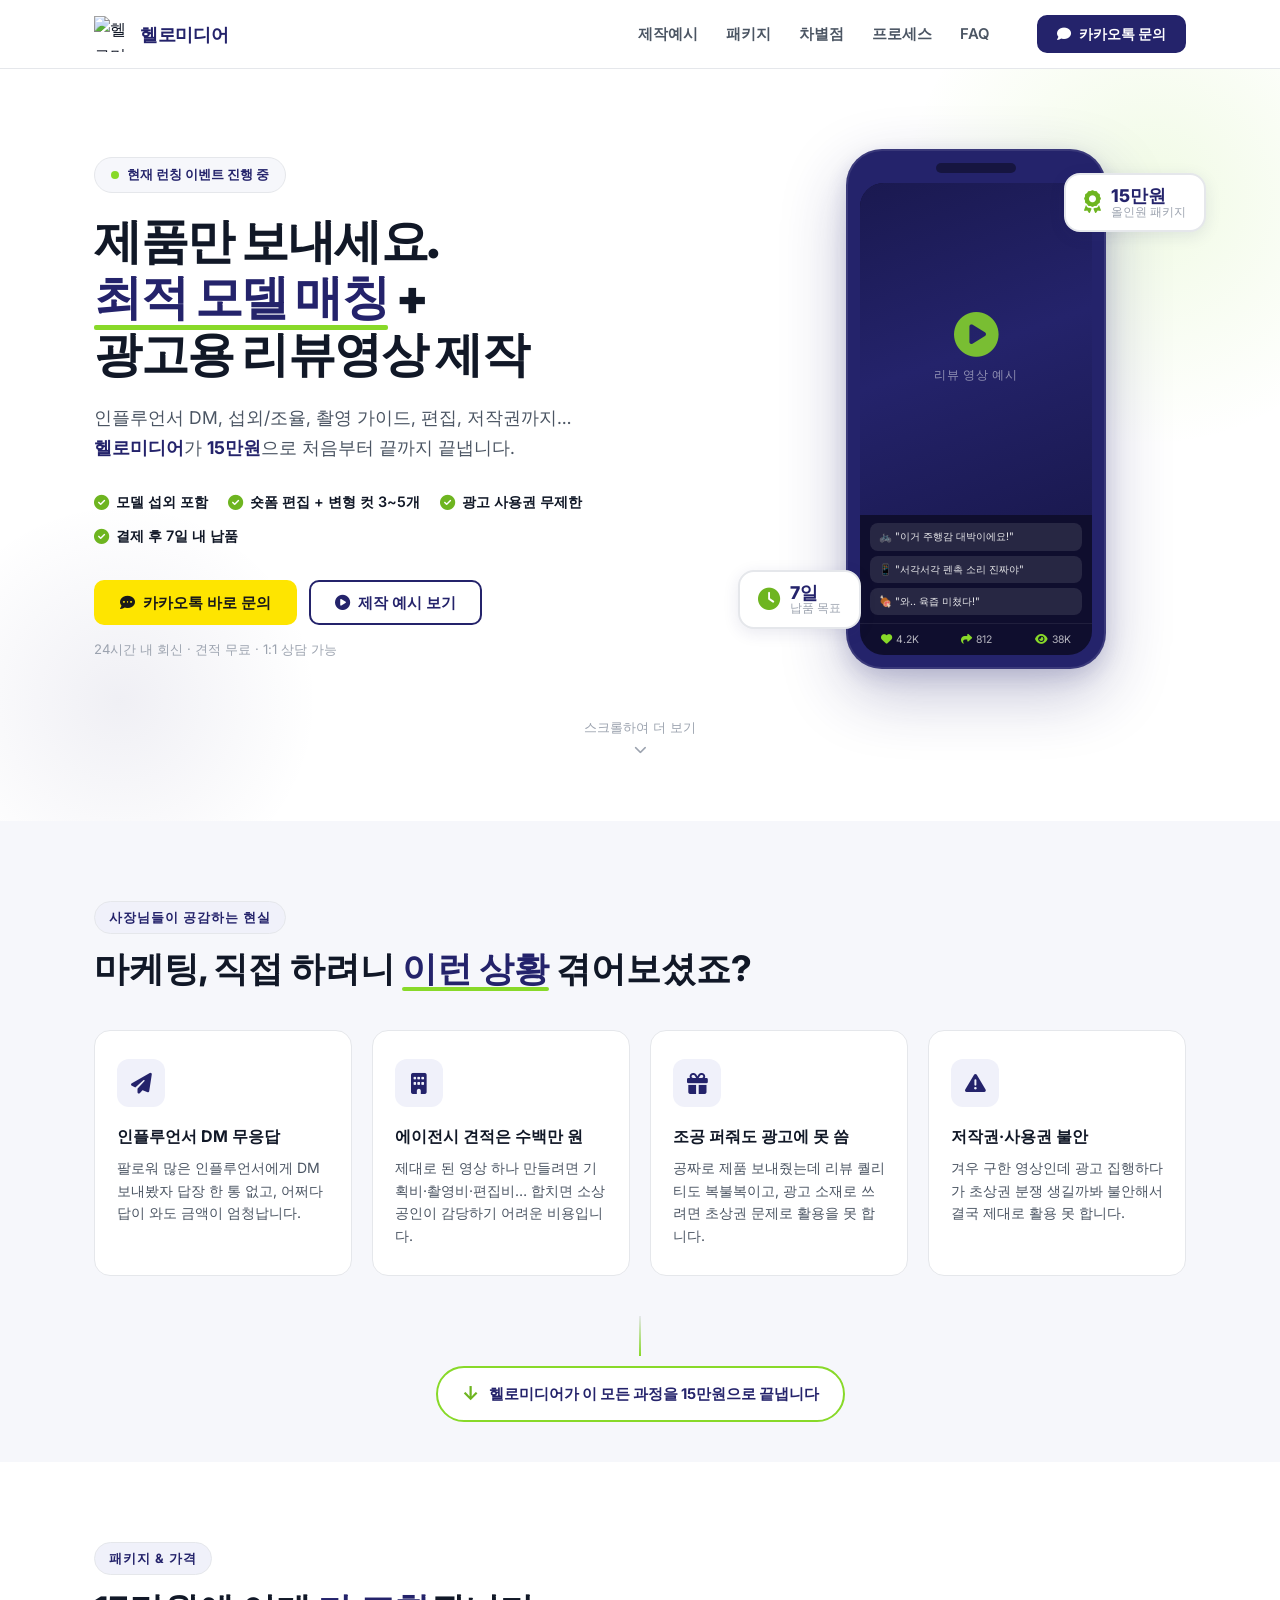
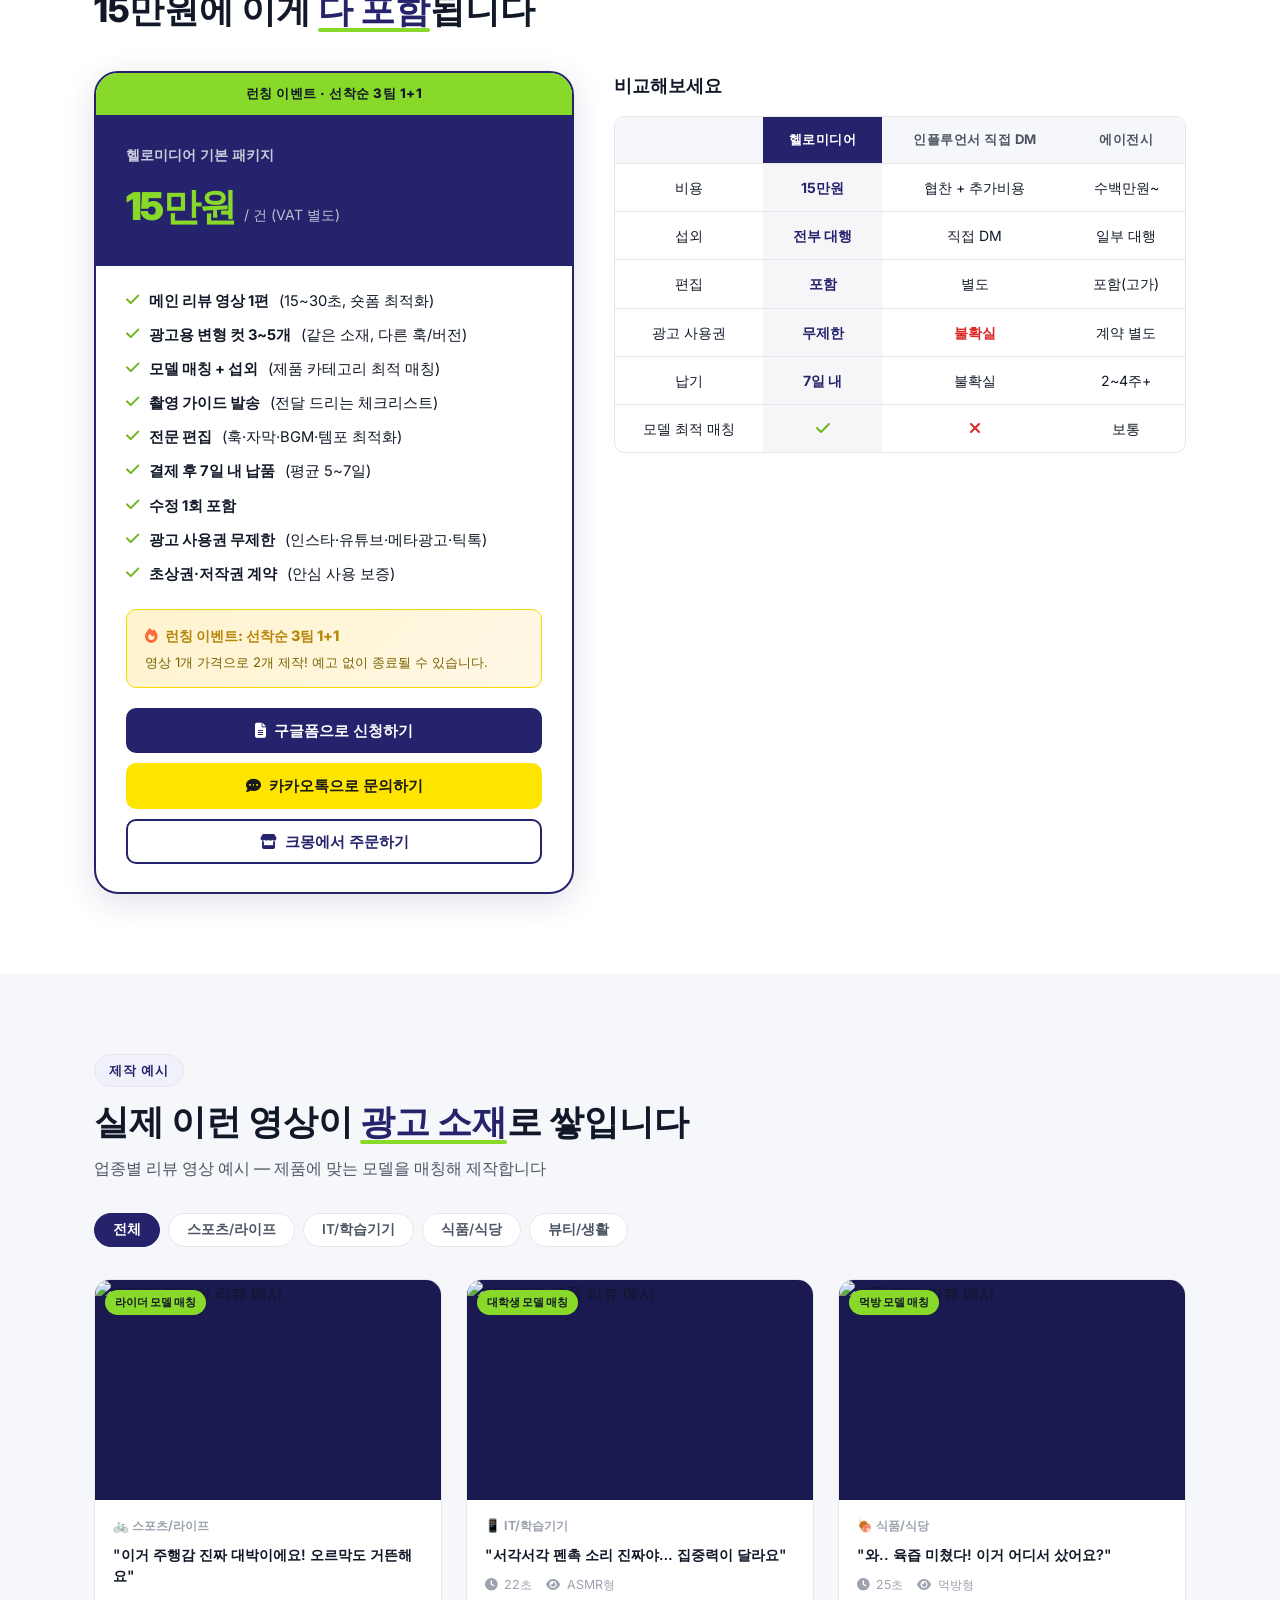
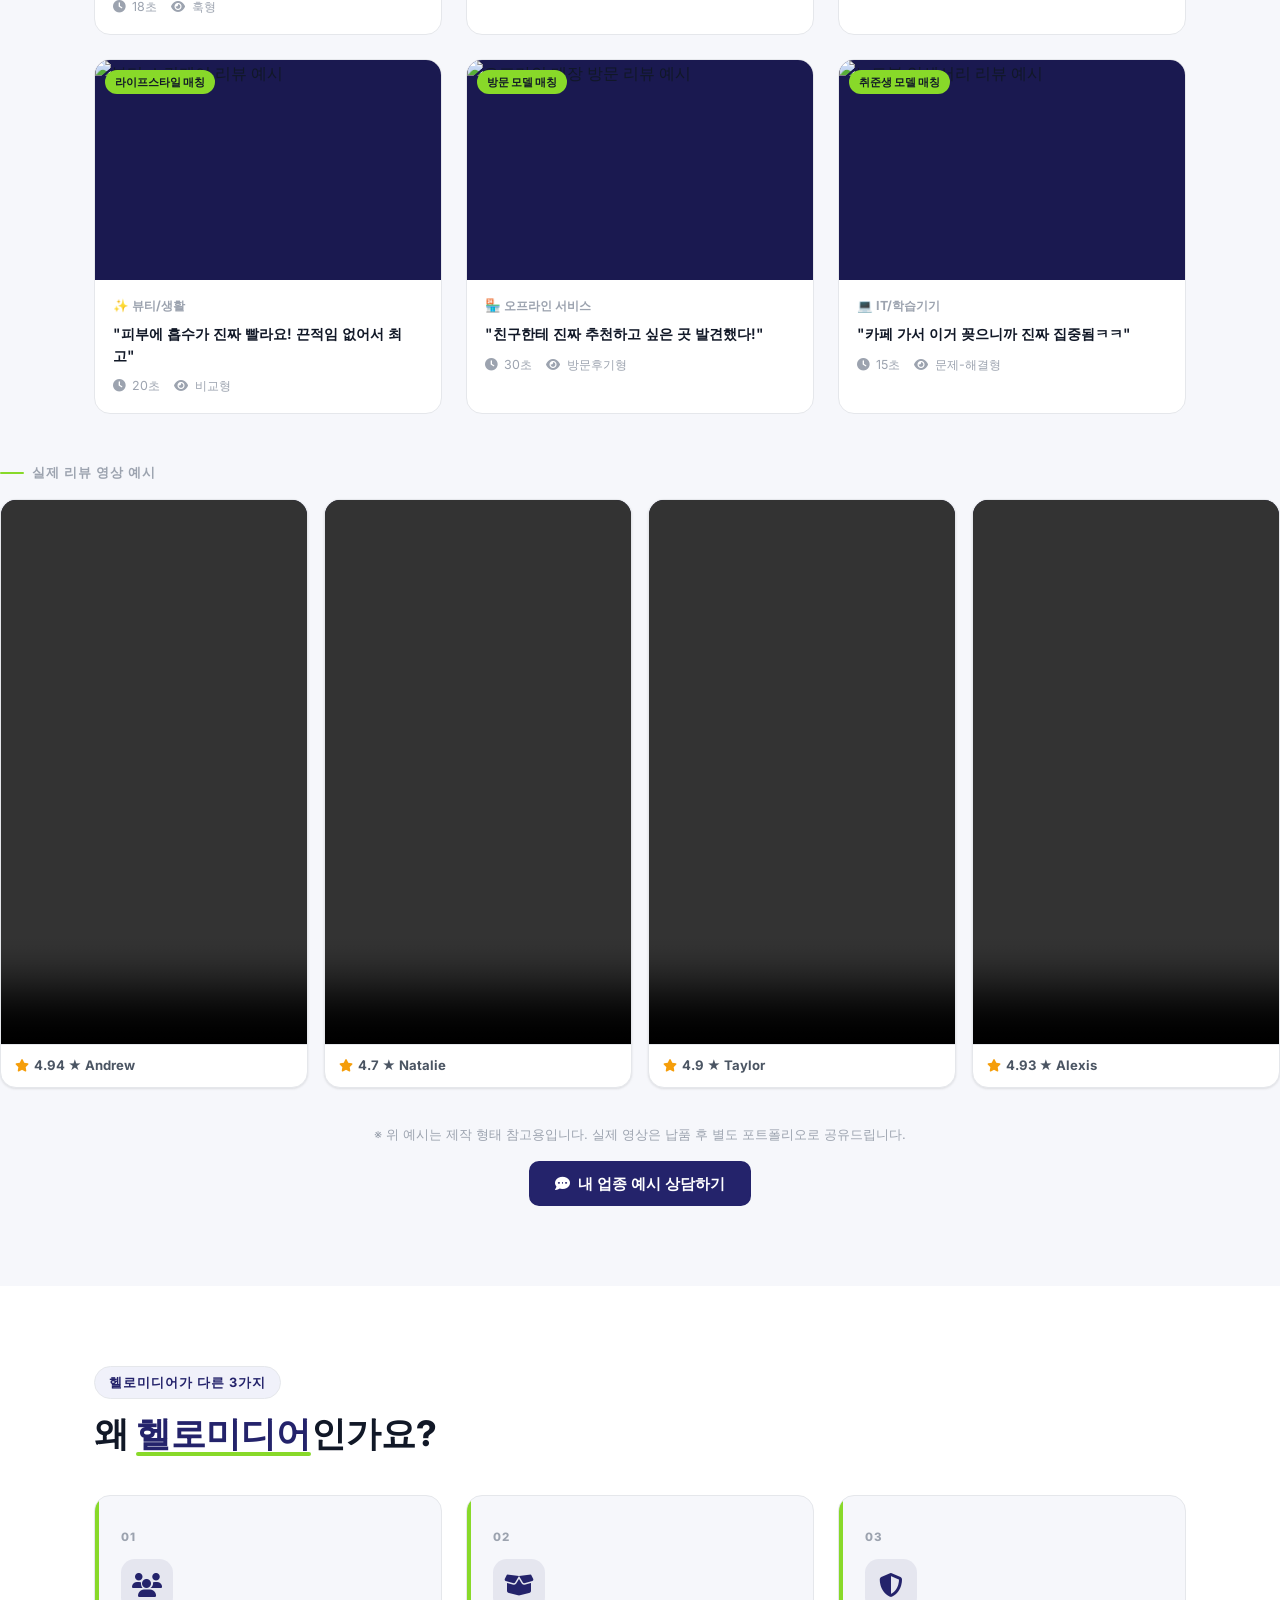
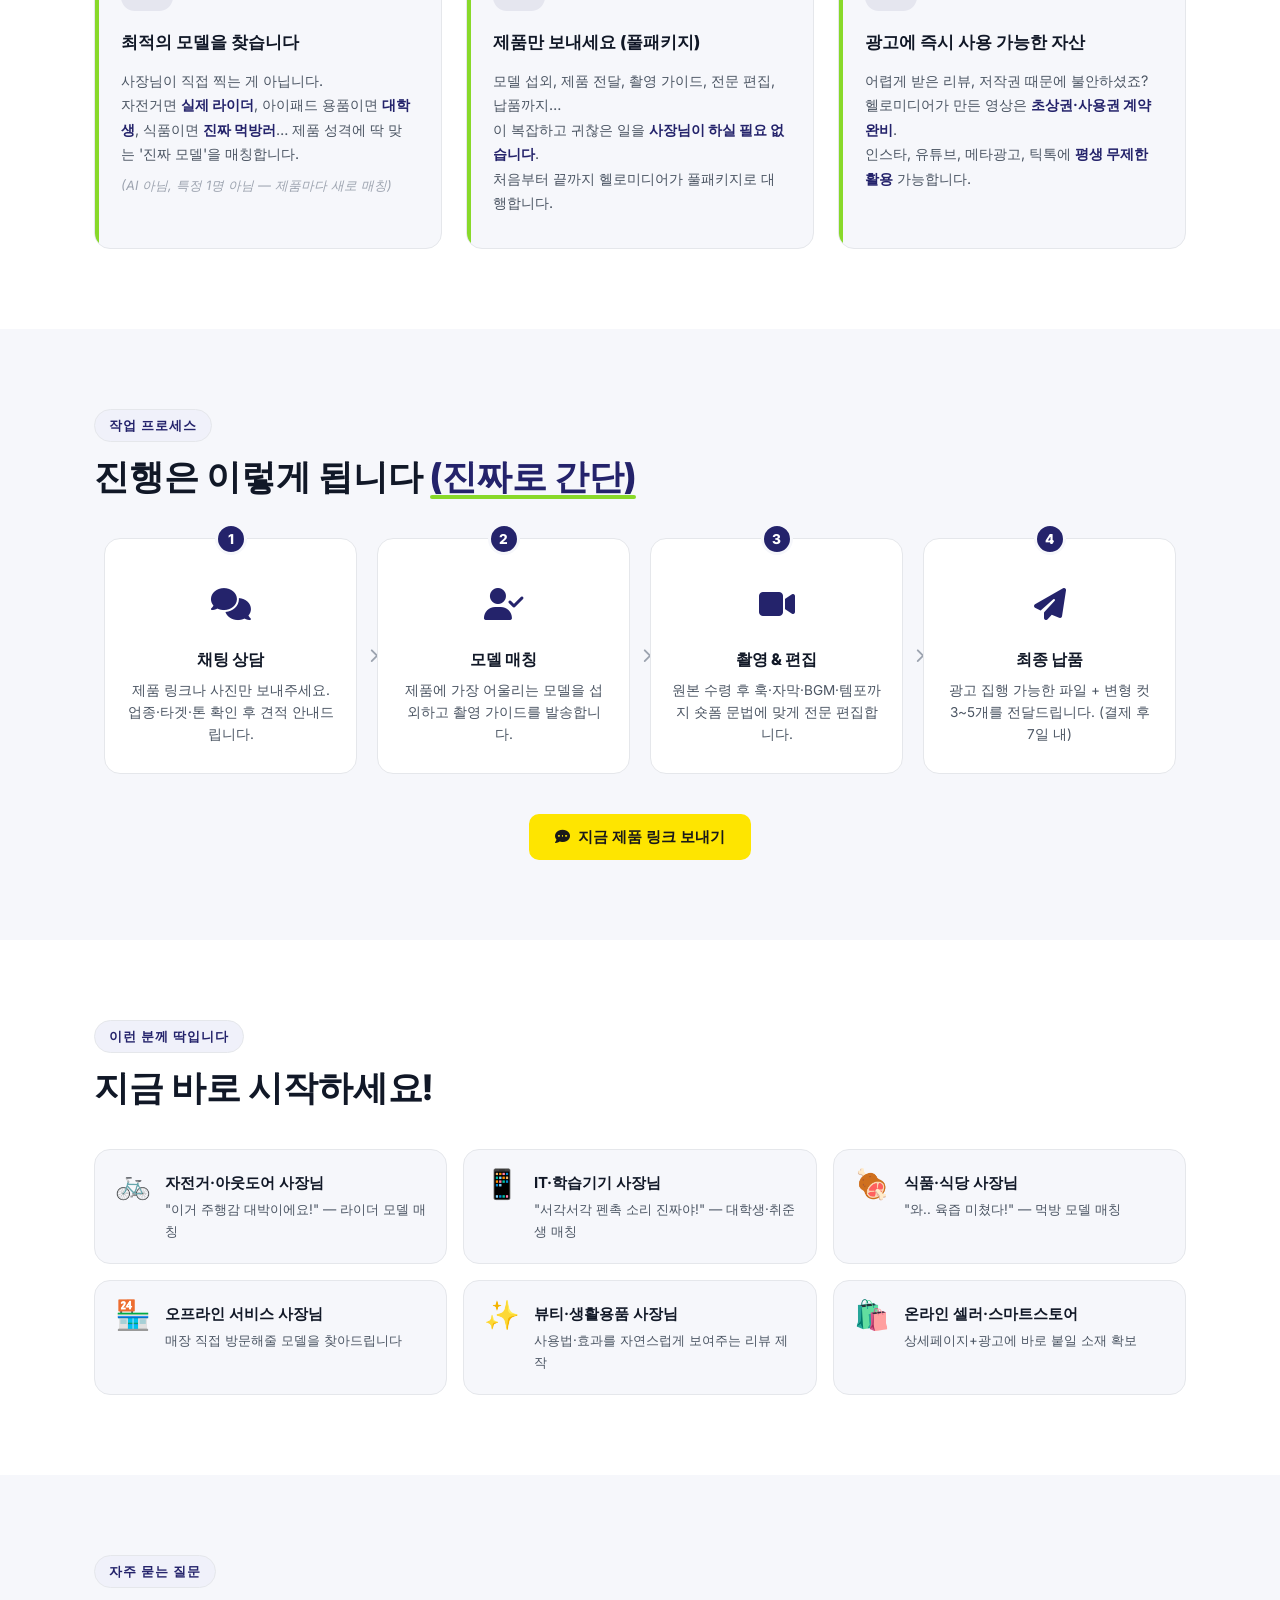
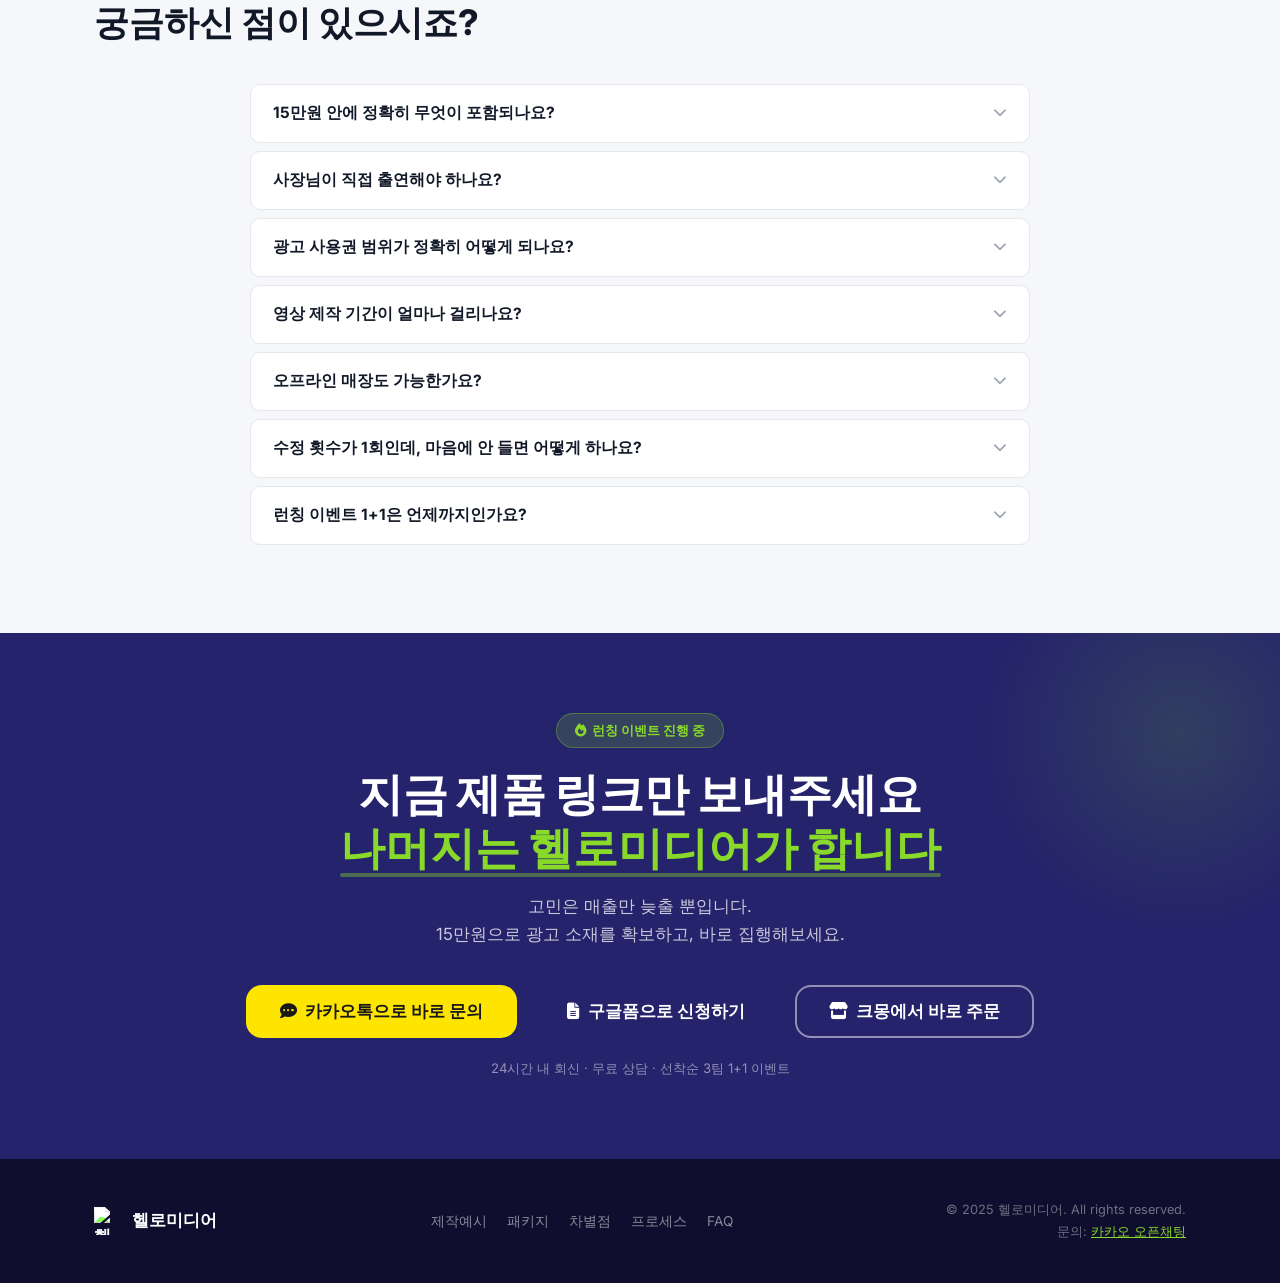
==== commit 79f0f92e: "Update index.html" ====
--- a/index.html
+++ b/index.html
@@ -1,1027 +1,718 @@
 <!DOCTYPE html>
-<html lang="ko" data-theme="light" style=""><head>
-    <meta charset="utf-8">
-    <meta name="viewport" content="width=device-width, initial-scale=1">
-	<link rel="icon" href="./favicon.ico" type="image/x-icon">
-    <title>돈되는쇼츠 | 매출을 올리는 리얼 UGC 리뷰 영상 제작</title>
-    <meta name="description" content="15만원으로 만드는 고효율 쇼츠 광고. 초상권 걱정 없는 리얼 리뷰 영상으로 사장님의 매출을 3배 높여드립니다.">
-    <meta name="keywords" content="돈되는쇼츠, UGC제작, 쇼츠광고, 리얼리뷰, 숏폼마케팅">
-    <meta property="og:title" content="돈되는쇼츠 - 매출 엔진을 다세요">
-    <meta property="og:description" content="리얼 리뷰 영상 하나로 바뀌는 놀라운 매출 변화.">
-    <meta property="og:url" content="https://dcoya.github.io/moneyshot/">
-    <meta name="theme-color" content="#4f46e5">
-
-    <style>
-      :root {
-        --bg: #0b1120;
-        --surface: rgba(255, 255, 255, 0.03);
-        --surface-hover: rgba(255, 255, 255, 0.06);
-        --border: rgba(255, 255, 255, 0.08);
-        --text: rgba(255, 255, 255, 0.92);
-        --muted: rgba(255, 255, 255, 0.65);
-        --muted2: rgba(255, 255, 255, 0.45);
-        --brand: #4f46e5; /* indigo */
-        --brand-glow: rgba(79, 70, 229, 0.35);
-        --accent: #22c55e; /* green */
-        --accent-glow: rgba(34, 197, 94, 0.25);
-        --shadow: 0 20px 80px -10px rgba(0, 0, 0, 0.6);
-        --radius: 20px;
-        --radius-sm: 12px;
-        --max-w: 1080px;
-        --font-main:
-          -apple-system, BlinkMacSystemFont, 'Pretendard Variable', Pretendard, system-ui, Roboto, 'Helvetica Neue',
-          'Segoe UI', 'Apple SD Gothic Neo', 'Noto Sans KR', 'Malgun Gothic', sans-serif;
-      }
-
-      *,
-      *::before,
-      *::after {
-        box-sizing: border-box;
-      }
-
-      html {
-        scroll-behavior: smooth;
-      }
-
-      body {
-        margin: 0;
-        font-family: var(--font-main);
-        background-color: var(--bg);
-        background-image:
-          radial-gradient(circle at 15% 0%, rgba(79, 70, 229, 0.15) 0%, transparent 40%),
-          radial-gradient(circle at 85% 100%, rgba(34, 197, 94, 0.1) 0%, transparent 40%);
-        color: var(--text);
-        line-height: 1.6;
-        letter-spacing: -0.02em;
-        overflow-x: hidden;
-      }
-
-      a {
-        color: inherit;
-        text-decoration: none;
-        transition: 0.2s;
-      }
-      button {
-        background: none;
-        border: none;
-        font: inherit;
-        cursor: pointer;
-        color: inherit;
-      }
-
-      /* Layout */
-      .container {
-        width: 100%;
-        max-width: var(--max-w);
-        margin: 0 auto;
-        padding: 0 24px;
-      }
-
-      /* Typography */
-      h1,
-      h2,
-      h3 {
-        margin: 0;
-        line-height: 1.2;
-        font-weight: 800;
-      }
-      p {
-        margin: 0;
-      }
-      .text-gradient {
-        background: linear-gradient(135deg, #fff 30%, var(--brand) 100%);
-        -webkit-background-clip: text;
-        -webkit-text-fill-color: transparent;
-      }
-      .text-accent {
-        color: var(--accent);
-      }
-      .text-brand {
-        color: var(--brand);
-      }
-
-      /* Buttons */
-      .btn {
-        display: inline-flex;
-        align-items: center;
-        justify-content: center;
-        padding: 14px 24px;
-        border-radius: var(--radius-sm);
-        font-weight: 700;
-        font-size: 16px;
-        transition: all 0.2s ease;
-        white-space: nowrap;
-      }
-      .btn-primary {
-        background: var(--brand);
-        color: white;
-        box-shadow: 0 4px 20px rgba(79, 70, 229, 0.4);
-      }
-      .btn-primary:hover {
-        background: #4338ca;
-        transform: translateY(-2px);
-        box-shadow: 0 8px 30px rgba(79, 70, 229, 0.5);
-      }
-      .btn-outline {
-        border: 1px solid var(--border);
-        background: rgba(255, 255, 255, 0.03);
-      }
-      .btn-outline:hover {
-        border-color: rgba(255, 255, 255, 0.2);
-        background: rgba(255, 255, 255, 0.08);
-      }
-      .btn-nav {
-        font-size: 14px;
-        color: var(--muted);
-        padding: 8px 12px;
-      }
-      .btn-nav:hover {
-        color: white;
-      }
-
-      /* Navbar */
-      .nav {
-        position: sticky;
-        top: 0;
-        z-index: 100;
-        background: rgba(11, 17, 32, 0.85);
-        backdrop-filter: blur(12px);
-        border-bottom: 1px solid var(--border);
-        height: 64px;
-        display: flex;
-        align-items: center;
-      }
-      .nav-inner {
-        display: flex;
-        justify-content: space-between;
-        align-items: center;
-      }
-      .logo {
-        font-weight: 900;
-        font-size: 18px;
-        display: flex;
-        align-items: center;
-        gap: 8px;
-      }
-      .logo-icon {
-        width: 28px;
-        height: 28px;
-        background: linear-gradient(135deg, var(--brand), var(--accent));
-        border-radius: 8px;
-      }
-      .nav-menu {
-        display: none;
-        gap: 4px;
-      }
-      .nav-cta {
-        display: none;
-      }
-
-      @media (min-width: 768px) {
-        .nav-menu {
-          display: flex;
-        }
-        .nav-cta {
-          display: block;
-        }
-      }
-
-      /* Section Common */
-      section {
-        padding: 80px 0;
-      }
-      .section-header {
-        margin-bottom: 48px;
-        text-align: left;
-      }
-      .section-tag {
-        display: inline-block;
-        padding: 6px 12px;
-        border-radius: 100px;
-        font-size: 13px;
-        font-weight: 700;
-        background: rgba(79, 70, 229, 0.1);
-        color: #818cf8;
-        border: 1px solid rgba(79, 70, 229, 0.2);
-        margin-bottom: 16px;
-      }
-      .section-title {
-        font-size: 32px;
-        margin-bottom: 16px;
-      }
-      .section-desc {
-        font-size: 17px;
-        color: var(--muted);
-        max-width: 600px;
-      }
-
-      /* Hero */
-      .hero {
-        padding-top: 100px;
-        padding-bottom: 80px;
-        text-align: center;
-      }
-      .hero-pill {
-        display: inline-flex;
-        align-items: center;
-        gap: 8px;
-        padding: 6px 16px;
-        border-radius: 100px;
-        background: rgba(255, 255, 255, 0.05);
-        border: 1px solid var(--border);
-        font-size: 14px;
-        color: var(--muted);
-        margin-bottom: 24px;
-      }
-      .hero-dot {
-        width: 8px;
-        height: 8px;
-        border-radius: 50%;
-        background: var(--accent);
-        box-shadow: 0 0 10px var(--accent-glow);
-      }
-      .hero-title {
-        font-size: clamp(36px, 5vw, 64px);
-        line-height: 1.1;
-        margin-bottom: 24px;
-        letter-spacing: -0.03em;
-      }
-      .hero-sub {
-        font-size: 18px;
-        color: var(--muted);
-        max-width: 700px;
-        margin: 0 auto 40px;
-      }
-      .hero-actions {
-        display: flex;
-        gap: 12px;
-        justify-content: center;
-        margin-bottom: 60px;
-      }
-      .hero-stats {
-        display: grid;
-        grid-template-columns: repeat(3, 1fr);
-        gap: 1px;
-        background: var(--border);
-        border: 1px solid var(--border);
-        border-radius: 16px;
-        overflow: hidden;
-        max-width: 800px;
-        margin: 0 auto;
-      }
-      .stat-item {
-        background: rgba(11, 17, 32, 0.6);
-        padding: 24px;
-        text-align: center;
-      }
-      .stat-val {
-        font-size: 24px;
-        font-weight: 800;
-        color: white;
-        margin-bottom: 4px;
-      }
-      .stat-lbl {
-        font-size: 14px;
-        color: var(--muted);
-      }
-
-      /* Problem Grid */
-      .grid-2 {
-        display: grid;
-        grid-template-columns: 1fr;
-        gap: 24px;
-      }
-      @media (min-width: 768px) {
-        .grid-2 {
-          grid-template-columns: 1fr 1fr;
-        }
-      }
-
-      .card {
-        background: var(--surface);
-        border: 1px solid var(--border);
-        border-radius: var(--radius);
-        padding: 32px;
-        transition: 0.3s;
-      }
-      .card:hover {
-        border-color: rgba(255, 255, 255, 0.15);
-      }
-
-      .prob-num {
-        font-size: 12px;
-        font-weight: 700;
-        color: #f43f5e;
-        margin-bottom: 12px;
-        display: block;
-      }
-      .card-title {
-        font-size: 20px;
-        margin-bottom: 12px;
-        color: white;
-      }
-      .card-text {
-        font-size: 15px;
-        color: var(--muted);
-      }
-
-      /* Solution */
-      .sol-grid {
-        display: grid;
-        grid-template-columns: repeat(auto-fit, minmax(280px, 1fr));
-        gap: 20px;
-      }
-      .sol-card {
-        padding: 24px;
-        border-radius: 16px;
-        background: linear-gradient(145deg, rgba(255, 255, 255, 0.03), transparent);
-        border: 1px solid var(--border);
-      }
-      .sol-icon {
-        width: 40px;
-        height: 40px;
-        border-radius: 10px;
-        background: rgba(79, 70, 229, 0.1);
-        color: var(--brand);
-        display: flex;
-        align-items: center;
-        justify-content: center;
-        margin-bottom: 16px;
-        font-size: 20px;
-      }
-
-      /* Features */
-      .feat-list {
-        display: flex;
-        flex-direction: column;
-        gap: 24px;
-      }
-      .feat-item {
-        display: flex;
-        gap: 24px;
-        padding: 32px;
-        border-radius: var(--radius);
-        background: var(--surface);
-        border: 1px solid var(--border);
-        align-items: flex-start;
-      }
-      .feat-num {
-        font-size: 48px;
-        font-weight: 900;
-        color: rgba(255, 255, 255, 0.05);
-        line-height: 0.8;
-      }
-      .feat-content h3 {
-        font-size: 22px;
-        margin-bottom: 8px;
-      }
-      .feat-content p {
-        color: var(--muted);
-      }
-
-      /* Process */
-      .process-steps {
-        position: relative;
-        padding-left: 20px;
-        border-left: 2px solid var(--border);
-      }
-      .step {
-        position: relative;
-        padding-left: 32px;
-        margin-bottom: 40px;
-      }
-      .step:last-child {
-        margin-bottom: 0;
-      }
-      .step::before {
-        content: '';
-        position: absolute;
-        left: -9px;
-        top: 0;
-        width: 16px;
-        height: 16px;
-        border-radius: 50%;
-        background: var(--bg);
-        border: 2px solid var(--brand);
-      }
-      .step-name {
-        font-size: 14px;
-        font-weight: 700;
-        color: var(--brand);
-        margin-bottom: 4px;
-        text-transform: uppercase;
-      }
-      .step-title {
-        font-size: 18px;
-        color: white;
-        margin-bottom: 4px;
-      }
-      .step-desc {
-        font-size: 14px;
-        color: var(--muted);
-      }
-
-      /* Pricing Replacement: CTA Choice */
-      .cta-choice-container {
-        display: grid;
-        grid-template-columns: 1fr;
-        gap: 24px;
-        margin-top: 24px;
-      }
-      @media (min-width: 768px) {
-        .cta-choice-container {
-          grid-template-columns: 1fr 1fr;
-          gap: 32px;
-        }
-      }
-      .choice-card {
-        display: flex;
-        flex-direction: column;
-        justify-content: center;
-        align-items: center;
-        text-align: center;
-        padding: 48px 32px;
-        border-radius: 24px;
-        border: 2px solid var(--border);
-        background: var(--surface);
-        transition: all 0.3s ease;
-        cursor: pointer;
-        height: 100%;
-        text-decoration: none;
-      }
-      .choice-card:hover {
-        transform: translateY(-5px);
-        background: var(--surface-hover);
-        border-color: rgba(255, 255, 255, 0.2);
-      }
-
-      /* Left Card Style */
-      .choice-client {
-        border-color: rgba(79, 70, 229, 0.3);
-        background: linear-gradient(180deg, rgba(79, 70, 229, 0.05), transparent);
-      }
-      .choice-client:hover {
-        border-color: rgba(79, 70, 229, 0.6);
-        box-shadow: 0 10px 40px -10px rgba(79, 70, 229, 0.2);
-      }
-      .choice-client .icon-box {
-        background: rgba(79, 70, 229, 0.1);
-        color: #818cf8;
-      }
-
-      /* Right Card Style */
-      .choice-creator {
-        border-color: rgba(34, 197, 94, 0.3);
-        background: linear-gradient(180deg, rgba(34, 197, 94, 0.05), transparent);
-      }
-      .choice-creator:hover {
-        border-color: rgba(34, 197, 94, 0.6);
-        box-shadow: 0 10px 40px -10px rgba(34, 197, 94, 0.2);
-      }
-      .choice-creator .icon-box {
-        background: rgba(34, 197, 94, 0.1);
-        color: #4ade80;
-      }
-
-      .choice-card .icon-box {
-        width: 64px;
-        height: 64px;
-        border-radius: 16px;
-        display: flex;
-        align-items: center;
-        justify-content: center;
-        font-size: 32px;
-        margin-bottom: 24px;
-      }
-      .choice-title {
-        font-size: 24px;
-        font-weight: 800;
-        color: white;
-        margin-bottom: 12px;
-      }
-      .choice-desc {
-        font-size: 16px;
-        color: var(--muted);
-        line-height: 1.5;
-      }
-      .choice-btn-fake {
-        margin-top: 32px;
-        padding: 12px 24px;
-        border-radius: 100px;
-        font-size: 14px;
-        font-weight: 700;
-        background: rgba(255, 255, 255, 0.1);
-        color: white;
-        display: inline-flex;
-        align-items: center;
-        gap: 8px;
-      }
-      .choice-card:hover .choice-btn-fake {
-        background: white;
-        color: black;
-      }
-
-      /* FAQ */
-      .faq-item {
-        border-bottom: 1px solid var(--border);
-      }
-      .faq-item:first-child {
-        border-top: 1px solid var(--border);
-      }
-      details > summary {
-        padding: 24px 0;
-        cursor: pointer;
-        font-weight: 700;
-        font-size: 18px;
-        list-style: none;
-        display: flex;
-        justify-content: space-between;
-        align-items: center;
-      }
-      details > summary::-webkit-details-marker {
-        display: none;
-      }
-      details > summary::after {
-        content: '+';
-        font-size: 24px;
-        font-weight: 300;
-        color: var(--muted);
-      }
-      details[open] > summary::after {
-        content: '-';
-      }
-      details > p {
-        padding-bottom: 24px;
-        color: var(--muted);
-        line-height: 1.6;
-      }
-
-      /* Footer */
-      footer {
-        border-top: 1px solid var(--border);
-        padding: 60px 0;
-        text-align: center;
-        color: var(--muted2);
-        font-size: 14px;
-      }
-      .footer-links {
-        display: flex;
-        justify-content: center;
-        gap: 24px;
-        margin-bottom: 24px;
-      }
-
-      /* Responsive */
-      @media (max-width: 768px) {
-        .hero-stats {
-          grid-template-columns: 1fr;
-          border: none;
-          background: none;
-          gap: 12px;
-        }
-        .stat-item {
-          border-radius: 12px;
-        }
-        .feat-item {
-          flex-direction: column;
-          gap: 16px;
-        }
-        .feat-num {
-          font-size: 32px;
-        }
-        .hero-title {
-          font-size: 36px;
-        }
-      }
-    </style>
-	<!-- Google tag (gtag.js) -->
-<script async src="https://www.googletagmanager.com/gtag/js?id=AW-16887569564">
-</script>
-<script>
-  window.dataLayer = window.dataLayer || [];
-  function gtag(){dataLayer.push(arguments);}
-  gtag('js', new Date());
-
-  gtag('config', 'AW-16887569564');
-</script>
-  </head>
-  <body style="">
-    <!-- Navigation -->
-    <nav class="nav">
-      <div class="container nav-inner">
-        <a href="#" class="logo">
-          <div class="logo-icon"></div>
-          돈되는쇼츠
-        </a>
-        <div class="nav-menu">
-          <a href="#problem" class="btn-nav">문제</a>
-          <a href="#solution" class="btn-nav">해결책</a>
-          <a href="#features" class="btn-nav">강점</a>
-          <a href="#process" class="btn-nav">프로세스</a>
-          <a href="#cta-choice" class="btn-nav">의뢰/제작</a>
-          <a href="#faq" class="btn-nav">FAQ</a>
-        </div>
-        <div class="nav-cta">
-          <a href="#cta-choice" class="btn btn-primary btn-sm" style="padding: 8px 16px; font-size: 14px">문의하기</a>
-        </div>
-      </div>
-    </nav>
-
-    <!-- Hero Section -->
-    <section class="hero">
-      <div class="container">
-        <div class="hero-pill">
-          <span class="hero-dot"></span>
-          AI 기반 UGC 리뷰 영상 제작 &amp; 매칭
+<html lang="ko">
+<head>
+  <meta charset="UTF-8" />
+  <meta name="viewport" content="width=device-width, initial-scale=1.0" />
+  <title>헬로미디어 | 제품만 보내세요. 최적 모델 매칭 + 광고용 리뷰영상 제작</title>
+  <meta name="description" content="15만원에 최적 모델 매칭, 리뷰 영상 제작, 광고 사용권까지. 헬로미디어가 처음부터 끝까지 대행합니다." />
+  <link rel="preconnect" href="https://fonts.googleapis.com" />
+  <link rel="preconnect" href="https://fonts.gstatic.com" crossorigin />
+  <link href="https://fonts.googleapis.com/css2?family=Pretendard:wght@300;400;500;600;700;800&family=Inter:wght@400;500;600;700&display=swap" rel="stylesheet" />
+  <link rel="stylesheet" href="https://cdn.jsdelivr.net/npm/@fortawesome/fontawesome-free@6.4.0/css/all.min.css" />
+  <link rel="stylesheet" href="css/style.css" />
+</head>
+<body>
+
+  <!-- ===== HEADER ===== -->
+  <header class="site-header" id="top">
+    <div class="container header-inner">
+      <a href="#top" class="logo">
+        <img src="images/logo.png" alt="헬로미디어 로고" class="logo-img" />
+        <span class="logo-text">헬로미디어</span>
+      </a>
+      <nav class="main-nav" id="mainNav">
+        <a href="#samples" class="nav-link">제작예시</a>
+        <a href="#package" class="nav-link">패키지</a>
+        <a href="#difference" class="nav-link">차별점</a>
+        <a href="#process" class="nav-link">프로세스</a>
+        <a href="#faq" class="nav-link">FAQ</a>
+      </nav>
+      <a href="https://open.kakao.com/o/srEOdDai" target="_blank" class="btn btn-primary header-cta">
+        <i class="fas fa-comment"></i> 카카오톡 문의
+      </a>
+      <button class="hamburger" id="hamburger" aria-label="메뉴 열기">
+        <span></span><span></span><span></span>
+      </button>
+    </div>
+  </header>
+
+  <!-- ===== HERO ===== -->
+  <section class="hero-section" id="hero">
+    <div class="container hero-inner">
+      <div class="hero-text">
+        <div class="hero-badge">
+          <span class="badge-dot"></span> 현재 런칭 이벤트 진행 중
         </div>
         <h1 class="hero-title">
-          인플루언서 섭외했는데<br>
-          <span class="text-accent">매출은 그대로</span>였다면?
+          제품만 보내세요.<br />
+          <span class="highlight">최적 모델 매칭</span> +<br />
+          광고용 리뷰영상 제작
         </h1>
         <p class="hero-sub">
-          <b>돈되는쇼츠</b>는 <b>광고영상 소스</b>로 사용할 수 있는 <br><b>진짜 사용자(USER)</b>의 리뷰 영상을 제작해 드립니다.
+          인플루언서 DM, 섭외/조율, 촬영 가이드, 편집, 저작권까지…<br />
+          <strong>헬로미디어</strong>가 <strong>15만원</strong>으로 처음부터 끝까지 끝냅니다.
         </p>
-        <div class="hero-actions">
-          <a href="#cta-choice" class="btn btn-primary">영상 제작 의뢰하기</a>
-          <a href="#process" class="btn btn-outline">작업 방식 보기</a>
-        </div>
-
-        <div class="hero-stats">
-          <div class="stat-item">
-            <div class="stat-val">Zero</div>
-            <div class="stat-lbl">복잡한 섭외/조율 과정</div>
-          </div>
-          <div class="stat-item">
-            <div class="stat-val">Fast</div>
-            <div class="stat-lbl">초고속 편집</div>
-          </div>
-          <div class="stat-item">
-            <div class="stat-val">Safe</div>
-            <div class="stat-lbl">저작권/사용범위 보장</div>
-          </div>
-        </div>
-      </div>
-    </section>
-
-
-    <!-- Problem Section -->
-    <section id="problem">
-      <div class="container">
-        <div class="section-header">
-          <span class="section-tag">Problem</span>
-          <h2 class="section-title">사장님들이 겪는<br>영상 광고의 '현실'</h2>
-          <p class="section-desc">영상이 중요하다는 건 알지만, 막상 해보면 돈과 시간이 생각보다 더 듭니다.</p>
-        </div>
-
-        <div class="grid-2">
-          <div class="card">
-            <span class="prob-num">01</span>
-            <h3 class="card-title">비싼데 성과는 불확실</h3>
-            <p class="card-text">
-              유명 인플루언서 단발성 광고에 큰 비용이 묶이고, 매출로 이어질지는 '운'에 맡겨야 합니다.
-            </p>
-          </div>
-          <div class="card">
-            <span class="prob-num">02</span>
-            <h3 class="card-title">섭외부터 조율까지 '일 폭탄'</h3>
-            <p class="card-text">
-              DM 보내고, 견적 확인하고, 일정 잡고, 수정 요청하고... 사장님이 매니저가 되어버립니다.
-            </p>
-          </div>
-          <div class="card">
-            <span class="prob-num">03</span>
-            <h3 class="card-title">퀄리티 복불복</h3>
-            <p class="card-text">"이게 광고용으로 쓰기엔..." 싶은 퀄리티가 나와도, 환불이나 재촬영이 어렵습니다.</p>
-          </div>
-          <div class="card">
-            <span class="prob-num">04</span>
-            <h3 class="card-title">불안한 저작권/사용권</h3>
-            <p class="card-text">광고 집행하다가 초상권 문제 생길까봐 불안해서 결국 제대로 활용을 못합니다.</p>
-          </div>
-        </div>
-      </div>
-    </section>
-
-    <!-- Solution Section -->
-    <section id="solution">
-      <div class="container">
-        <div class="section-header">
-          <span class="section-tag">Solution</span>
-          <h2 class="section-title">팔로워보다 중요한 건<br><span class="text-brand">콘텐츠의 '진정성'</span></h2>
-          <p class="section-desc">이제 고객은 광고 같은 멘트보다, 진짜 사람이 직접 써보고 말하는 장면에 반응합니다.</p>
-        </div>
-
-        <div class="sol-grid">
-          <div class="sol-card">
-            <div class="sol-icon">🗣️</div>
-            <h3>상황이 설득합니다</h3>
-            <p style="color: var(--muted); font-size: 15px">
-              "나도 저랬는데?"하는 공감 포인트와 리얼한 사용 과정이 구매를 부릅니다.
-            </p>
-          </div>
-          <div class="sol-card">
-            <div class="sol-icon">🧱</div>
-            <h3>자산으로 쌓이는 소재</h3>
-            <p style="color: var(--muted); font-size: 15px">
-              일회성이 아닙니다. 성과 좋은 소재를 찾아 계속 확장하고 반복 집행하세요.
-            </p>
-          </div>
-          <div class="sol-card">
-            <div class="sol-icon">⚡</div>
-            <h3>매출 최적화 메시지</h3>
-            <p style="color: var(--muted); font-size: 15px">
-              누구에게, 어떤 문제를, 어떻게 해결하는지가 15초 안에 명확히 들어갑니다.
-            </p>
-          </div>
-        </div>
-      </div>
-    </section>
-
-
-
-    <!-- Problem Section -->
-<section id="shorts-banner" class="section" style="background: var(--bg); border-top: 1px solid var(--border); padding: 80px 0;">
-  <div class="container">
-    <div class="section__header" style="text-align: center; margin-bottom: 40px;">
-      <div class="pill" style="display: inline-flex; align-items: center; gap: 8px; padding: 6px 16px; border-radius: 100px; background: rgba(255, 255, 255, 0.05); border: 1px solid var(--border); font-size: 14px; color: var(--muted); margin-bottom: 16px;">
-        <span class="pill__dot" style="width: 8px; height: 8px; border-radius: 50%; background: var(--brand);"></span>
-        실제 제작 예시
-      </div>
-      <h2 class="section__title" style="font-size: 32px; font-weight: 800; color: white; margin-bottom: 16px;">이런 영상이 ‘소재’로 쌓입니다</h2>
-      <p class="section__desc" style="font-size: 17px; color: var(--muted);">
-        실제 크리에이터가 촬영하고 AI가 편집한 <b>전환율 최적화</b> 영상들입니다.
-      </p>
-    </div>
-
-    <div class="shorts-container" style="position: relative; padding: 0 10px;">
-      <div id="shortsViewport" style="overflow: hidden; width: 100%; border-radius: 20px;">
-        <div id="shortsTrack" style="display: flex; gap: 20px; transition: transform 0.5s cubic-bezier(0.25, 1, 0.5, 1);">
-          
-          <div class="shorts-item" style="flex: 0 0 240px;">
-  		<a href="https://billo.app/wp-content/uploads/2025/04/8-Health_Wellness_169096_Andrew_Michigan_4.94.mp4" target="_blank" class="shorts-card-link" style="display: block; position: relative; aspect-ratio: 9/16; border-radius: 16px; overflow: hidden; border: 1px solid var(--border); background: #111;">
-    		<video autoplay muted loop playsinline style="width: 100%; height: 100%; object-fit: cover;">
-     			 <source src="https://billo.app/wp-content/uploads/2025/04/8-Health_Wellness_169096_Andrew_Michigan_4.94.mp4" type="video/mp4">
-    		</video>
-   		 <div style="position: absolute; bottom: 20px; left: 15px; background: var(--brand); color: white; padding: 4px 10px; border-radius: 4px; font-size: 12px; font-weight: bold;">헬스/웰니스</div>
-  		</a>
-	</div>
-
-	<div class="shorts-item" style="flex: 0 0 240px;">
-  <a href="https://billo.app/wp-content/uploads/2025/04/7-Health_Wellness_326618_Natalie_California_4.7.mp4" target="_blank" class="shorts-card-link" style="display: block; position: relative; aspect-ratio: 9/16; border-radius: 16px; overflow: hidden; border: 1px solid var(--border); background: #111;">
-    <video autoplay muted loop playsinline style="width: 100%; height: 100%; object-fit: cover;">
-      <source src="https://billo.app/wp-content/uploads/2025/04/7-Health_Wellness_326618_Natalie_California_4.7.mp4" type="video/mp4">
-    </video>
-    <div style="position: absolute; bottom: 20px; left: 15px; background: var(--brand); color: white; padding: 4px 10px; border-radius: 4px; font-size: 12px; font-weight: bold;">영양/보조제</div>
-  </a>
-</div>
-
-<div class="shorts-item" style="flex: 0 0 240px;">
-  <a href="https://billo.app/wp-content/uploads/2025/04/6-Health_Wellness_260376_Taylor_Florida_4.9.mp4" target="_blank" class="shorts-card-link" style="display: block; position: relative; aspect-ratio: 9/16; border-radius: 16px; overflow: hidden; border: 1px solid var(--border); background: #111;">
-    <video autoplay muted loop playsinline style="width: 100%; height: 100%; object-fit: cover;">
-      <source src="https://billo.app/wp-content/uploads/2025/04/6-Health_Wellness_260376_Taylor_Florida_4.9.mp4" type="video/mp4">
-    </video>
-    <div style="position: absolute; bottom: 20px; left: 15px; background: var(--brand); color: white; padding: 4px 10px; border-radius: 4px; font-size: 12px; font-weight: bold;">라이프스타일</div>
-  </a>
-</div>
-
-<div class="shorts-item" style="flex: 0 0 240px;">
-  <a href="https://billo.app/wp-content/uploads/2025/04/5-Health_Wellness_111465_Alexis_California_4.93.mp4" target="_blank" class="shorts-card-link" style="display: block; position: relative; aspect-ratio: 9/16; border-radius: 16px; overflow: hidden; border: 1px solid var(--border); background: #111;">
-    <video autoplay muted loop playsinline style="width: 100%; height: 100%; object-fit: cover;">
-      <source src="https://billo.app/wp-content/uploads/2025/04/5-Health_Wellness_111465_Alexis_California_4.93.mp4" type="video/mp4">
-    </video>
-    <div style="position: absolute; bottom: 20px; left: 15px; background: var(--brand); color: white; padding: 4px 10px; border-radius: 4px; font-size: 12px; font-weight: bold;">패션/가전</div>
-  </a>
-</div>
-
-
+        <div class="hero-facts">
+          <div class="fact-item"><i class="fas fa-check-circle"></i> 모델 섭외 포함</div>
+          <div class="fact-item"><i class="fas fa-check-circle"></i> 숏폼 편집 + 변형 컷 3~5개</div>
+          <div class="fact-item"><i class="fas fa-check-circle"></i> 광고 사용권 무제한</div>
+          <div class="fact-item"><i class="fas fa-check-circle"></i> 결제 후 7일 내 납품</div>
+        </div>
+        <div class="hero-ctas">
+          <a href="https://open.kakao.com/o/srEOdDai" target="_blank" class="btn btn-kakao">
+            <i class="fas fa-comment-dots"></i> 카카오톡 바로 문의
+          </a>
+          <a href="#samples" class="btn btn-outline">
+            <i class="fas fa-play-circle"></i> 제작 예시 보기
+          </a>
+        </div>
+        <p class="hero-microcopy">24시간 내 회신 · 견적 무료 · 1:1 상담 가능</p>
+      </div>
+      <div class="hero-visual">
+        <div class="phone-mockup">
+          <div class="phone-frame">
+            <div class="phone-notch"></div>
+            <div class="phone-screen">
+              <div class="video-placeholder">
+                <i class="fas fa-play-circle play-icon"></i>
+                <div class="video-label">리뷰 영상 예시</div>
+              </div>
+              <div class="screen-content">
+                <div class="comment-bubble bubble-1">
+                  <span>🚲 "이거 주행감 대박이에요!"</span>
+                </div>
+                <div class="comment-bubble bubble-2">
+                  <span>📱 "서각서각 펜촉 소리 진짜야"</span>
+                </div>
+                <div class="comment-bubble bubble-3">
+                  <span>🍖 "와.. 육즙 미쳤다!"</span>
+                </div>
+              </div>
+              <div class="stats-bar">
+                <div class="stat">
+                  <i class="fas fa-heart"></i>
+                  <span>4.2K</span>
+                </div>
+                <div class="stat">
+                  <i class="fas fa-share"></i>
+                  <span>812</span>
+                </div>
+                <div class="stat">
+                  <i class="fas fa-eye"></i>
+                  <span>38K</span>
+                </div>
+              </div>
+            </div>
+          </div>
+        </div>
+        <div class="hero-badge-float badge-top">
+          <i class="fas fa-award"></i>
+          <div>
+            <div class="badge-num">15만원</div>
+            <div class="badge-desc">올인원 패키지</div>
+          </div>
+        </div>
+        <div class="hero-badge-float badge-bottom">
+          <i class="fas fa-clock"></i>
+          <div>
+            <div class="badge-num">7일</div>
+            <div class="badge-desc">납품 목표</div>
+          </div>
+        </div>
+      </div>
+    </div>
+    <div class="hero-scroll-hint">
+      <span>스크롤하여 더 보기</span>
+      <i class="fas fa-chevron-down"></i>
+    </div>
+  </section>
+
+  <!-- ===== PAIN POINTS ===== -->
+  <section class="pain-section" id="pain">
+    <div class="container">
+      <div class="section-label">사장님들이 공감하는 현실</div>
+      <h2 class="section-title">마케팅, 직접 하려니 <span class="highlight">이런 상황</span> 겪어보셨죠?</h2>
+      <div class="pain-grid">
+        <div class="pain-card">
+          <div class="pain-icon"><i class="fas fa-paper-plane"></i></div>
+          <h3>인플루언서 DM 무응답</h3>
+          <p>팔로워 많은 인플루언서에게 DM 보내봤자 답장 한 통 없고, 어쩌다 답이 와도 금액이 엄청납니다.</p>
+        </div>
+        <div class="pain-card">
+          <div class="pain-icon"><i class="fas fa-building"></i></div>
+          <h3>에이전시 견적은 수백만 원</h3>
+          <p>제대로 된 영상 하나 만들려면 기획비·촬영비·편집비… 합치면 소상공인이 감당하기 어려운 비용입니다.</p>
+        </div>
+        <div class="pain-card">
+          <div class="pain-icon"><i class="fas fa-gift"></i></div>
+          <h3>조공 퍼줘도 광고에 못 씀</h3>
+          <p>공짜로 제품 보내줬는데 리뷰 퀄리티도 복불복이고, 광고 소재로 쓰려면 초상권 문제로 활용을 못 합니다.</p>
+        </div>
+        <div class="pain-card">
+          <div class="pain-icon"><i class="fas fa-exclamation-triangle"></i></div>
+          <h3>저작권·사용권 불안</h3>
+          <p>겨우 구한 영상인데 광고 집행하다가 초상권 분쟁 생길까봐 불안해서 결국 제대로 활용 못 합니다.</p>
+        </div>
+      </div>
+      <div class="pain-solution-bridge">
+        <div class="bridge-line"></div>
+        <div class="bridge-text">
+          <span class="bridge-arrow">↓</span>
+          <strong>헬로미디어가 이 모든 과정을 15만원으로 끝냅니다</strong>
+        </div>
+      </div>
+    </div>
+  </section>
+
+  <!-- ===== PACKAGE ===== -->
+  <section class="package-section" id="package">
+    <div class="container">
+      <div class="section-label">패키지 & 가격</div>
+      <h2 class="section-title">15만원에 이게 <span class="highlight">다 포함</span>됩니다</h2>
+      <div class="package-wrapper">
+        <div class="package-card main-package">
+          <div class="package-badge-top">런칭 이벤트 · 선착순 3팀 1+1</div>
+          <div class="package-header">
+            <div class="package-name">헬로미디어 기본 패키지</div>
+            <div class="package-price">
+              <span class="price-num">15만원</span>
+              <span class="price-vat">/ 건 (VAT 별도)</span>
+            </div>
+          </div>
+          <ul class="package-includes">
+            <li><i class="fas fa-check"></i> <strong>메인 리뷰 영상 1편</strong> (15~30초, 숏폼 최적화)</li>
+            <li><i class="fas fa-check"></i> <strong>광고용 변형 컷 3~5개</strong> (같은 소재, 다른 훅/버전)</li>
+            <li><i class="fas fa-check"></i> <strong>모델 매칭 + 섭외</strong> (제품 카테고리 최적 매칭)</li>
+            <li><i class="fas fa-check"></i> <strong>촬영 가이드 발송</strong> (전달 드리는 체크리스트)</li>
+            <li><i class="fas fa-check"></i> <strong>전문 편집</strong> (훅·자막·BGM·템포 최적화)</li>
+            <li><i class="fas fa-check"></i> <strong>결제 후 7일 내 납품</strong> (평균 5~7일)</li>
+            <li><i class="fas fa-check"></i> <strong>수정 1회 포함</strong></li>
+            <li><i class="fas fa-check"></i> <strong>광고 사용권 무제한</strong> (인스타·유튜브·메타광고·틱톡)</li>
+            <li><i class="fas fa-check"></i> <strong>초상권·저작권 계약</strong> (안심 사용 보증)</li>
+          </ul>
+          <div class="package-event-box">
+            <div class="event-title"><i class="fas fa-fire"></i> 런칭 이벤트: 선착순 3팀 1+1</div>
+            <div class="event-desc">영상 1개 가격으로 2개 제작! 예고 없이 종료될 수 있습니다.</div>
+          </div>
+          <div class="package-ctas">
+            <a href="https://docs.google.com/forms/d/e/1FAIpQLScUmZcJZhCeZBgffTGgI3rmO5zaN1W32PE9qiKROz8OehsSfQ/viewform?usp=sharing&ouid=110619884620167652365" target="_blank" class="btn btn-primary btn-full">
+              <i class="fas fa-file-alt"></i> 구글폼으로 신청하기
             </a>
-          </div>
-        </div>
-      </div>
-
-      <button onclick="slideShorts(-1)" class="btn btn--ghost" style="position: absolute; left: -25px; top: 50%; transform: translateY(-50%); width: 50px; height: 50px; border-radius: 50%; padding: 0; display: flex; align-items: center; justify-content: center; z-index: 10; background: rgba(11, 17, 32, 0.8); border-color: var(--border); backdrop-filter: blur(4px);">←</button>
-      <button onclick="slideShorts(1)" class="btn btn--ghost" style="position: absolute; right: -25px; top: 50%; transform: translateY(-50%); width: 50px; height: 50px; border-radius: 50%; padding: 0; display: flex; align-items: center; justify-content: center; z-index: 10; background: rgba(11, 17, 32, 0.8); border-color: var(--border); backdrop-filter: blur(4px);">→</button>
-      </div>
+            <a href="https://open.kakao.com/o/srEOdDai" target="_blank" class="btn btn-kakao btn-full">
+              <i class="fas fa-comment-dots"></i> 카카오톡으로 문의하기
+            </a>
+            <a href="https://kmong.com/gig/746267" target="_blank" class="btn btn-outline btn-full">
+              <i class="fas fa-store"></i> 크몽에서 주문하기
+            </a>
+          </div>
+        </div>
+        <div class="compare-table-wrap">
+          <h3 class="compare-title">비교해보세요</h3>
+          <table class="compare-table">
+            <thead>
+              <tr>
+                <th></th>
+                <th class="highlight-col">헬로미디어</th>
+                <th>인플루언서 직접 DM</th>
+                <th>에이전시</th>
+              </tr>
+            </thead>
+            <tbody>
+              <tr>
+                <td>비용</td>
+                <td class="highlight-col"><strong>15만원</strong></td>
+                <td>협찬 + 추가비용</td>
+                <td>수백만원~</td>
+              </tr>
+              <tr>
+                <td>섭외</td>
+                <td class="highlight-col">전부 대행</td>
+                <td>직접 DM</td>
+                <td>일부 대행</td>
+              </tr>
+              <tr>
+                <td>편집</td>
+                <td class="highlight-col">포함</td>
+                <td>별도</td>
+                <td>포함(고가)</td>
+              </tr>
+              <tr>
+                <td>광고 사용권</td>
+                <td class="highlight-col"><strong>무제한</strong></td>
+                <td><span class="td-danger">불확실</span></td>
+                <td>계약 별도</td>
+              </tr>
+              <tr>
+                <td>납기</td>
+                <td class="highlight-col">7일 내</td>
+                <td>불확실</td>
+                <td>2~4주+</td>
+              </tr>
+              <tr>
+                <td>모델 최적 매칭</td>
+                <td class="highlight-col"><i class="fas fa-check td-check"></i></td>
+                <td><i class="fas fa-times td-cross"></i></td>
+                <td>보통</td>
+              </tr>
+            </tbody>
+          </table>
+        </div>
+      </div>
+    </div>
+  </section>
+
+  <!-- ===== SAMPLES ===== -->
+  <section class="samples-section" id="samples">
+    <div class="container">
+      <div class="section-label">제작 예시</div>
+      <h2 class="section-title">실제 이런 영상이 <span class="highlight">광고 소재</span>로 쌓입니다</h2>
+      <p class="section-sub">업종별 리뷰 영상 예시 — 제품에 맞는 모델을 매칭해 제작합니다</p>
+
+      <div class="samples-filter">
+        <button class="filter-btn active" data-filter="all">전체</button>
+        <button class="filter-btn" data-filter="sports">스포츠/라이프</button>
+        <button class="filter-btn" data-filter="it">IT/학습기기</button>
+        <button class="filter-btn" data-filter="food">식품/식당</button>
+        <button class="filter-btn" data-filter="beauty">뷰티/생활</button>
+      </div>
+
+      <div class="samples-grid" id="samplesGrid">
+
+        <!-- Sports -->
+        <div class="sample-card" data-category="sports">
+          <div class="sample-thumb">
+            <div class="sample-play-overlay">
+              <i class="fas fa-play-circle"></i>
+            </div>
+            <img src="images/sample-sports.jpg" alt="자전거 라이더 리뷰 예시" class="sample-img" />
+            <div class="sample-badge">라이더 모델 매칭</div>
+          </div>
+          <div class="sample-info">
+            <div class="sample-tag">🚲 스포츠/라이프</div>
+            <p class="sample-quote">"이거 주행감 진짜 대박이에요! 오르막도 거뜬해요"</p>
+            <div class="sample-meta">
+              <span><i class="fas fa-clock"></i> 18초</span>
+              <span><i class="fas fa-eye"></i> 훅형</span>
+            </div>
+          </div>
+        </div>
+
+        <!-- IT -->
+        <div class="sample-card" data-category="it">
+          <div class="sample-thumb">
+            <div class="sample-play-overlay">
+              <i class="fas fa-play-circle"></i>
+            </div>
+            <img src="images/sample-ipad.jpg" alt="아이패드 용품 리뷰 예시" class="sample-img" />
+            <div class="sample-badge">대학생 모델 매칭</div>
+          </div>
+          <div class="sample-info">
+            <div class="sample-tag">📱 IT/학습기기</div>
+            <p class="sample-quote">"서각서각 펜촉 소리 진짜야… 집중력이 달라요"</p>
+            <div class="sample-meta">
+              <span><i class="fas fa-clock"></i> 22초</span>
+              <span><i class="fas fa-eye"></i> ASMR형</span>
+            </div>
+          </div>
+        </div>
+
+        <!-- Food -->
+        <div class="sample-card" data-category="food">
+          <div class="sample-thumb">
+            <div class="sample-play-overlay">
+              <i class="fas fa-play-circle"></i>
+            </div>
+            <img src="images/sample-food.jpg" alt="식품 먹방 리뷰 예시" class="sample-img" />
+            <div class="sample-badge">먹방 모델 매칭</div>
+          </div>
+          <div class="sample-info">
+            <div class="sample-tag">🍖 식품/식당</div>
+            <p class="sample-quote">"와.. 육즙 미쳤다! 이거 어디서 샀어요?"</p>
+            <div class="sample-meta">
+              <span><i class="fas fa-clock"></i> 25초</span>
+              <span><i class="fas fa-eye"></i> 먹방형</span>
+            </div>
+          </div>
+        </div>
+
+        <!-- Beauty -->
+        <div class="sample-card" data-category="beauty">
+          <div class="sample-thumb">
+            <div class="sample-play-overlay">
+              <i class="fas fa-play-circle"></i>
+            </div>
+            <img src="images/sample-beauty.jpg" alt="뷰티 스킨케어 리뷰 예시" class="sample-img" />
+            <div class="sample-badge">라이프스타일 매칭</div>
+          </div>
+          <div class="sample-info">
+            <div class="sample-tag">✨ 뷰티/생활</div>
+            <p class="sample-quote">"피부에 흡수가 진짜 빨라요! 끈적임 없어서 최고"</p>
+            <div class="sample-meta">
+              <span><i class="fas fa-clock"></i> 20초</span>
+              <span><i class="fas fa-eye"></i> 비교형</span>
+            </div>
+          </div>
+        </div>
+
+        <!-- Offline -->
+        <div class="sample-card" data-category="sports">
+          <div class="sample-thumb">
+            <div class="sample-play-overlay">
+              <i class="fas fa-play-circle"></i>
+            </div>
+            <img src="images/sample-offline.jpg" alt="오프라인 매장 방문 리뷰 예시" class="sample-img" />
+            <div class="sample-badge">방문 모델 매칭</div>
+          </div>
+          <div class="sample-info">
+            <div class="sample-tag">🏪 오프라인 서비스</div>
+            <p class="sample-quote">"친구한테 진짜 추천하고 싶은 곳 발견했다!"</p>
+            <div class="sample-meta">
+              <span><i class="fas fa-clock"></i> 30초</span>
+              <span><i class="fas fa-eye"></i> 방문후기형</span>
+            </div>
+          </div>
+        </div>
+
+        <!-- IT 2 -->
+        <div class="sample-card" data-category="it">
+          <div class="sample-thumb">
+            <div class="sample-play-overlay">
+              <i class="fas fa-play-circle"></i>
+            </div>
+            <img src="images/sample-it2.jpg" alt="노트북 악세서리 리뷰 예시" class="sample-img" />
+            <div class="sample-badge">취준생 모델 매칭</div>
+          </div>
+          <div class="sample-info">
+            <div class="sample-tag">💻 IT/학습기기</div>
+            <p class="sample-quote">"카페 가서 이거 꽂으니까 진짜 집중됨ㅋㅋ"</p>
+            <div class="sample-meta">
+              <span><i class="fas fa-clock"></i> 15초</span>
+              <span><i class="fas fa-eye"></i> 문제-해결형</span>
+            </div>
+          </div>
+        </div>
+
+      </div>
+
+      </div>
+
+      <!-- ===== 실제 리뷰 영상 4개 ===== -->
+      <div class="video-row-wrap">
+        <div class="video-row-label">실제 리뷰 영상 예시</div>
+        <div class="video-row">
+          <div class="video-item">
+            <video controls playsinline webkit-playsinline muted loop preload="metadata">
+              <source src="https://billo.app/wp-content/uploads/2025/04/8-Health_Wellness_169096_Andrew_Michigan_4.94.mp4" type="video/mp4" />
+            </video>
+            <div class="video-caption"><i class="fas fa-star"></i> 4.94 ★ Andrew</div>
+          </div>
+          <div class="video-item">
+            <video controls playsinline webkit-playsinline muted loop preload="metadata">
+              <source src="https://billo.app/wp-content/uploads/2025/04/7-Health_Wellness_326618_Natalie_California_4.7.mp4" type="video/mp4" />
+            </video>
+            <div class="video-caption"><i class="fas fa-star"></i> 4.7 ★ Natalie</div>
+          </div>
+          <div class="video-item">
+            <video controls playsinline webkit-playsinline muted loop preload="metadata">
+              <source src="https://billo.app/wp-content/uploads/2025/04/6-Health_Wellness_260376_Taylor_Florida_4.9.mp4" type="video/mp4" />
+            </video>
+            <div class="video-caption"><i class="fas fa-star"></i> 4.9 ★ Taylor</div>
+          </div>
+          <div class="video-item">
+            <video controls playsinline webkit-playsinline muted loop preload="metadata">
+              <source src="https://billo.app/wp-content/uploads/2025/04/5-Health_Wellness_111465_Alexis_California_4.93.mp4" type="video/mp4" />
+            </video>
+            <div class="video-caption"><i class="fas fa-star"></i> 4.93 ★ Alexis</div>
+          </div>
+        </div>
+      </div>
+
+      <div class="samples-cta-area">
+        <p class="samples-note">※ 위 예시는 제작 형태 참고용입니다. 실제 영상은 납품 후 별도 포트폴리오로 공유드립니다.</p>
+        <a href="https://open.kakao.com/o/srEOdDai" target="_blank" class="btn btn-primary">
+          <i class="fas fa-comment-dots"></i> 내 업종 예시 상담하기
+        </a>
+      </div>
+    </div>
+  </section>
+
+  <!-- ===== DIFFERENCE ===== -->
+  <section class="difference-section" id="difference">
+    <div class="container">
+      <div class="section-label">헬로미디어가 다른 3가지</div>
+      <h2 class="section-title">왜 <span class="highlight">헬로미디어</span>인가요?</h2>
+      <div class="diff-grid">
+        <div class="diff-card">
+          <div class="diff-num">01</div>
+          <div class="diff-icon"><i class="fas fa-users"></i></div>
+          <h3>최적의 모델을 찾습니다</h3>
+          <p>
+            사장님이 직접 찍는 게 아닙니다. <br />
+            자전거면 <strong>실제 라이더</strong>, 아이패드 용품이면 <strong>대학생</strong>, 식품이면 <strong>진짜 먹방러</strong>… 제품 성격에 딱 맞는 '진짜 모델'을 매칭합니다.<br />
+            <span class="diff-sub">(AI 아님, 특정 1명 아님 — 제품마다 새로 매칭)</span>
+          </p>
+        </div>
+        <div class="diff-card">
+          <div class="diff-num">02</div>
+          <div class="diff-icon"><i class="fas fa-box-open"></i></div>
+          <h3>제품만 보내세요 (풀패키지)</h3>
+          <p>
+            모델 섭외, 제품 전달, 촬영 가이드, 전문 편집, 납품까지…<br />
+            이 복잡하고 귀찮은 일을 <strong>사장님이 하실 필요 없습니다</strong>.<br />
+            처음부터 끝까지 헬로미디어가 풀패키지로 대행합니다.
+          </p>
+        </div>
+        <div class="diff-card">
+          <div class="diff-num">03</div>
+          <div class="diff-icon"><i class="fas fa-shield-alt"></i></div>
+          <h3>광고에 즉시 사용 가능한 자산</h3>
+          <p>
+            어렵게 받은 리뷰, 저작권 때문에 불안하셨죠?<br />
+            헬로미디어가 만든 영상은 <strong>초상권·사용권 계약 완비</strong>.<br />
+            인스타, 유튜브, 메타광고, 틱톡에 <strong>평생 무제한 활용</strong> 가능합니다.
+          </p>
+        </div>
+      </div>
+    </div>
+  </section>
+
+  <!-- ===== PROCESS ===== -->
+  <section class="process-section" id="process">
+    <div class="container">
+      <div class="section-label">작업 프로세스</div>
+      <h2 class="section-title">진행은 이렇게 됩니다 <span class="highlight">(진짜로 간단)</span></h2>
+      <div class="process-steps">
+        <div class="process-step">
+          <div class="step-num">1</div>
+          <div class="step-icon"><i class="fas fa-comments"></i></div>
+          <h3>채팅 상담</h3>
+          <p>제품 링크나 사진만 보내주세요. 업종·타겟·톤 확인 후 견적 안내드립니다.</p>
+          <div class="step-arrow"><i class="fas fa-chevron-right"></i></div>
+        </div>
+        <div class="process-step">
+          <div class="step-num">2</div>
+          <div class="step-icon"><i class="fas fa-user-check"></i></div>
+          <h3>모델 매칭</h3>
+          <p>제품에 가장 어울리는 모델을 섭외하고 촬영 가이드를 발송합니다.</p>
+          <div class="step-arrow"><i class="fas fa-chevron-right"></i></div>
+        </div>
+        <div class="process-step">
+          <div class="step-num">3</div>
+          <div class="step-icon"><i class="fas fa-video"></i></div>
+          <h3>촬영 & 편집</h3>
+          <p>원본 수령 후 훅·자막·BGM·템포까지 숏폼 문법에 맞게 전문 편집합니다.</p>
+          <div class="step-arrow"><i class="fas fa-chevron-right"></i></div>
+        </div>
+        <div class="process-step">
+          <div class="step-num">4</div>
+          <div class="step-icon"><i class="fas fa-paper-plane"></i></div>
+          <h3>최종 납품</h3>
+          <p>광고 집행 가능한 파일 + 변형 컷 3~5개를 전달드립니다. (결제 후 7일 내)</p>
+        </div>
+      </div>
+      <div class="process-cta">
+        <a href="https://open.kakao.com/o/srEOdDai" target="_blank" class="btn btn-kakao">
+          <i class="fas fa-comment-dots"></i> 지금 제품 링크 보내기
+        </a>
+      </div>
+    </div>
+  </section>
+
+  <!-- ===== TARGET ===== -->
+  <section class="target-section" id="target">
+    <div class="container">
+      <div class="section-label">이런 분께 딱입니다</div>
+      <h2 class="section-title">지금 바로 시작하세요!</h2>
+      <div class="target-grid">
+        <div class="target-item">
+          <span class="target-emoji">🚲</span>
+          <div>
+            <strong>자전거·아웃도어 사장님</strong>
+            <p>"이거 주행감 대박이에요!" — 라이더 모델 매칭</p>
+          </div>
+        </div>
+        <div class="target-item">
+          <span class="target-emoji">📱</span>
+          <div>
+            <strong>IT·학습기기 사장님</strong>
+            <p>"서각서각 펜촉 소리 진짜야!" — 대학생·취준생 매칭</p>
+          </div>
+        </div>
+        <div class="target-item">
+          <span class="target-emoji">🍖</span>
+          <div>
+            <strong>식품·식당 사장님</strong>
+            <p>"와.. 육즙 미쳤다!" — 먹방 모델 매칭</p>
+          </div>
+        </div>
+        <div class="target-item">
+          <span class="target-emoji">🏪</span>
+          <div>
+            <strong>오프라인 서비스 사장님</strong>
+            <p>매장 직접 방문해줄 모델을 찾아드립니다</p>
+          </div>
+        </div>
+        <div class="target-item">
+          <span class="target-emoji">✨</span>
+          <div>
+            <strong>뷰티·생활용품 사장님</strong>
+            <p>사용법·효과를 자연스럽게 보여주는 리뷰 제작</p>
+          </div>
+        </div>
+        <div class="target-item">
+          <span class="target-emoji">🛍️</span>
+          <div>
+            <strong>온라인 셀러·스마트스토어</strong>
+            <p>상세페이지+광고에 바로 붙일 소재 확보</p>
+          </div>
+        </div>
+      </div>
+    </div>
+  </section>
+
+  <!-- ===== FAQ ===== -->
+  <section class="faq-section" id="faq">
+    <div class="container">
+      <div class="section-label">자주 묻는 질문</div>
+      <h2 class="section-title">궁금하신 점이 있으시죠?</h2>
+      <div class="faq-list">
+
+        <div class="faq-item">
+          <button class="faq-q" aria-expanded="false">
+            <span>15만원 안에 정확히 무엇이 포함되나요?</span>
+            <i class="fas fa-chevron-down faq-arrow"></i>
+          </button>
+          <div class="faq-a">
+            <p>메인 리뷰 영상 1편(15~30초) + 같은 소재로 편집한 광고용 변형 컷 3~5개가 포함됩니다. 모델 섭외, 촬영 가이드 발송, 전문 편집(훅·자막·BGM·템포), 수정 1회, 광고 사용권(무제한)까지 모두 포함입니다. 제품 배송 비용은 사장님 부담입니다.</p>
+          </div>
+        </div>
+
+        <div class="faq-item">
+          <button class="faq-q" aria-expanded="false">
+            <span>사장님이 직접 출연해야 하나요?</span>
+            <i class="fas fa-chevron-down faq-arrow"></i>
+          </button>
+          <div class="faq-a">
+            <p>전혀 아닙니다. 100% 헬로미디어가 섭외한 모델이 출연합니다. 얼굴 없이 손과 제품만 나오는 형태, 나레이션 위주, 먹방 등 원하시는 스타일을 상담 시 말씀해 주시면 맞춰드립니다.</p>
+          </div>
+        </div>
+
+        <div class="faq-item">
+          <button class="faq-q" aria-expanded="false">
+            <span>광고 사용권 범위가 정확히 어떻게 되나요?</span>
+            <i class="fas fa-chevron-down faq-arrow"></i>
+          </button>
+          <div class="faq-a">
+            <p>납품된 영상은 인스타그램 릴스, 유튜브 쇼츠, 틱톡, 메타(Facebook/Instagram) 광고, 구글 광고 소재로 무제한 활용 가능합니다. 2차 가공(컷 편집 등)도 자유롭게 하실 수 있습니다. 모델과의 초상권·사용권 계약서를 함께 제공드려 안심하고 사용하실 수 있습니다.</p>
+          </div>
+        </div>
+
+        <div class="faq-item">
+          <button class="faq-q" aria-expanded="false">
+            <span>영상 제작 기간이 얼마나 걸리나요?</span>
+            <i class="fas fa-chevron-down faq-arrow"></i>
+          </button>
+          <div class="faq-a">
+            <p>결제 및 제품 발송 완료 후 평균 5~7일, 최대 10일 내 납품을 목표로 합니다. 모델 스케줄·배송 상황에 따라 다소 달라질 수 있으며, 진행 상황은 카카오톡으로 실시간 업데이트 드립니다.</p>
+          </div>
+        </div>
+
+        <div class="faq-item">
+          <button class="faq-q" aria-expanded="false">
+            <span>오프라인 매장도 가능한가요?</span>
+            <i class="fas fa-chevron-down faq-arrow"></i>
+          </button>
+          <div class="faq-a">
+            <p>가능합니다. 매장 위치와 콘셉트를 공유해주시면, 직접 방문해줄 모델을 매칭해드립니다. 매장 방문 리뷰, 서비스 체험 후기 등 다양한 형태로 제작 가능합니다. 지역에 따라 이동 비용이 추가될 수 있으니 상담 시 문의해 주세요.</p>
+          </div>
+        </div>
+
+        <div class="faq-item">
+          <button class="faq-q" aria-expanded="false">
+            <span>수정 횟수가 1회인데, 마음에 안 들면 어떻게 하나요?</span>
+            <i class="fas fa-chevron-down faq-arrow"></i>
+          </button>
+          <div class="faq-a">
+            <p>처음 상담 시 원하시는 느낌, 레퍼런스 영상, 강조하고 싶은 포인트를 최대한 상세히 공유해주시면 수정 없이도 만족스러운 결과물이 나올 수 있도록 합니다. 수정 1회는 자막 수정, 자르기/컷 조정, BGM 변경 등을 포함합니다. 추가 수정은 건당 별도 협의 후 진행합니다.</p>
+          </div>
+        </div>
+
+        <div class="faq-item">
+          <button class="faq-q" aria-expanded="false">
+            <span>런칭 이벤트 1+1은 언제까지인가요?</span>
+            <i class="fas fa-chevron-down faq-arrow"></i>
+          </button>
+          <div class="faq-a">
+            <p>선착순 3팀 한정 이벤트로, 별도 종료 공지 없이 마감됩니다. 고민은 매출만 늦출 뿐입니다. 지금 바로 카카오톡으로 문의해 이벤트 가능 여부를 확인해 보세요!</p>
+          </div>
+        </div>
+
+      </div>
+    </div>
+  </section>
+
+  <!-- ===== FINAL CTA ===== -->
+  <section class="final-cta-section" id="contact">
+    <div class="container">
+      <div class="final-cta-inner">
+        <div class="final-cta-badge"><i class="fas fa-fire"></i> 런칭 이벤트 진행 중</div>
+        <h2 class="final-cta-title">
+          지금 제품 링크만 보내주세요<br />
+          <span class="highlight">나머지는 헬로미디어가 합니다</span>
+        </h2>
+        <p class="final-cta-sub">
+          고민은 매출만 늦출 뿐입니다.<br />
+          15만원으로 광고 소재를 확보하고, 바로 집행해보세요.
+        </p>
+        <div class="final-cta-buttons">
+          <a href="https://open.kakao.com/o/srEOdDai" target="_blank" class="btn btn-kakao btn-lg">
+            <i class="fas fa-comment-dots"></i> 카카오톡으로 바로 문의
+          </a>
+          <a href="https://docs.google.com/forms/d/e/1FAIpQLScUmZcJZhCeZBgffTGgI3rmO5zaN1W32PE9qiKROz8OehsSfQ/viewform?usp=sharing&ouid=110619884620167652365" target="_blank" class="btn btn-primary btn-lg">
+            <i class="fas fa-file-alt"></i> 구글폼으로 신청하기
+          </a>
+          <a href="https://kmong.com/gig/746267" target="_blank" class="btn btn-outline-white btn-lg">
+            <i class="fas fa-store"></i> 크몽에서 바로 주문
+          </a>
+        </div>
+        <p class="final-microcopy">24시간 내 회신 · 무료 상담 · 선착순 3팀 1+1 이벤트</p>
+      </div>
+    </div>
+  </section>
+
+  <!-- ===== FOOTER ===== -->
+  <footer class="site-footer">
+    <div class="container footer-inner">
+      <div class="footer-logo">
+        <img src="images/logo.png" alt="헬로미디어" class="footer-logo-img" />
+        <span>헬로미디어</span>
+      </div>
+      <div class="footer-links">
+        <a href="#samples">제작예시</a>
+        <a href="#package">패키지</a>
+        <a href="#difference">차별점</a>
+        <a href="#process">프로세스</a>
+        <a href="#faq">FAQ</a>
+      </div>
+      <div class="footer-copy">
+        © 2025 헬로미디어. All rights reserved.<br />
+        <span>문의: <a href="https://open.kakao.com/o/srEOdDai" target="_blank">카카오 오픈채팅</a></span>
+      </div>
+    </div>
+  </footer>
+
+  <!-- ===== FLOATING CTA (Mobile) ===== -->
+  <div class="floating-cta" id="floatingCta">
+    <a href="https://open.kakao.com/o/srEOdDai" target="_blank" class="float-btn float-kakao">
+      <i class="fas fa-comment-dots"></i>
+      <span>카카오톡 문의</span>
+    </a>
+    <a href="https://docs.google.com/forms/d/e/1FAIpQLScUmZcJZhCeZBgffTGgI3rmO5zaN1W32PE9qiKROz8OehsSfQ/viewform?usp=sharing&ouid=110619884620167652365" target="_blank" class="float-btn float-form">
+      <i class="fas fa-file-alt"></i>
+      <span>신청하기</span>
+    </a>
   </div>
-</section>
-
-
-
-
-    <!-- Features Section -->
-    <section id="features">
-      <div class="container">
-        <div class="section-header">
-          <span class="section-tag">Why Us</span>
-          <h2 class="section-title">돈되는쇼츠의<br>3가지 핵심 강점</h2>
-        </div>
-
-        <div class="feat-list">
-          <div class="feat-item">
-            <div class="feat-num">01</div>
-            <div class="feat-content">
-              <h3>무제한 사용권 보장</h3>
-              <p>
-                한 번 만든 영상, 2차 활용 비용 없이 광고 소재로 영구 활용하세요. "이거 계속 써도 되나요?" 걱정을
-                없애드립니다.
-              </p>
-            </div>
-          </div>
-          <div class="feat-item">
-            <div class="feat-num">02</div>
-            <div class="feat-content">
-              <h3>초고속 편집</h3>
-              <p>
-                일반인이 찍은 날것의 영상을 AI가 훅(Hooking), 자막, 템포를 조절해 '매출형 숏폼'으로 빠르게 변환합니다.
-              </p>
-            </div>
-          </div>
-          <div class="feat-item">
-            <div class="feat-num">03</div>
-            <div class="feat-content">
-              <h3>검증된 일반인 크리에이터</h3>
-              <p>
-                카메라 앞에서 자연스러운 '진짜 사람'을 매칭해드립니다. 대본 읽는 연기자가 아닌, 찐 리액션을 담습니다.
-              </p>
-            </div>
-          </div>
-        </div>
-      </div>
-    </section>
-
-    <!-- Process Section -->
-    <section id="process">
-      <div class="container">
-        <div class="section-header">
-          <span class="section-tag">Process</span>
-          <h2 class="section-title">복잡한 과정은 뺐습니다.<br>핵심 정보만 주세요.</h2>
-        </div>
-
-        <div class="process-steps">
-          <div class="step">
-            <div class="step-name">Step 01</div>
-            <div class="step-title">간편 접수 (구글폼)</div>
-            <div class="step-desc">업종, 상품 특징, 원하는 톤, 레퍼런스 링크만 입력해주세요.</div>
-          </div>
-          <div class="step">
-            <div class="step-name">Step 02</div>
-            <div class="step-title">크리에이터 매칭 &amp; 가이드</div>
-            <div class="step-desc">가장 적합한 일반인 크리에이터를 선정하고 촬영 가이드를 발송합니다.</div>
-          </div>
-          <div class="step">
-            <div class="step-name">Step 03</div>
-            <div class="step-title">원본 수령 &amp; 편집</div>
-            <div class="step-desc">도착한 원본 영상을 숏폼 문법에 맞게 편집하고 자막을 입힙니다.</div>
-          </div>
-          <div class="step">
-            <div class="step-name">Step 04</div>
-            <div class="step-title">최종 납품</div>
-            <div class="step-desc">SNS 업로드 및 광고 집행이 가능한 파일 형태로 전달드립니다.</div>
-          </div>
-        </div>
-      </div>
-    </section>
-
-    <!-- CTA Choice Section (Replaces Pricing) -->
-    <section id="cta-choice">
-      <div class="container">
-        <div class="section-header" style="text-align: center; margin-bottom: 32px">
-          <span class="section-tag" style="background: rgba(255, 255, 255, 0.1); color: white; border-color: rgba(255, 255, 255, 0.2)">Start Now</span>
-          <h2 class="section-title">어떤 서비스를 원하시나요?</h2>
-          <p class="section-desc" style="margin: 0 auto">사장님은 매출을 늘리고, 크리에이터는 수익을 만듭니다.</p>
-        </div>
-
-        <div class="cta-choice-container">
-          <!-- Left Button: Client -->
-          <a href="https://docs.google.com/forms/d/e/1FAIpQLScUmZcJZhCeZBgffTGgI3rmO5zaN1W32PE9qiKROz8OehsSfQ/viewform?usp=dialog" target="_blank" class="choice-card choice-client">
-            <div class="icon-box">📢</div>
-            <h3 class="choice-title">영상 의뢰</h3>
-            <p class="choice-desc">
-              1-2 분 영상<br>
-              <strong style="color: #818cf8; font-size: 18px">15만원 부터</strong>
-            </p>
-            <div class="choice-btn-fake">신청서 작성하기 →</div>
-          </a>
-
-          <!-- Right Button: Creator -->
-          <a href="https://docs.google.com/forms/d/e/1FAIpQLSd-fpfJiS28MWoL7WD2UwCePr5Ziq4tHabbpIt4VNJw7_Xt1A/viewform?usp=dialog" target="_blank" class="choice-card choice-creator">
-            <div class="icon-box">💰</div>
-            <h3 class="choice-title">영상 찍고 수익 창출</h3>
-            <p class="choice-desc">
-              내 스마트폰으로 촬영하고<br>
-              <strong style="color: #4ade80; font-size: 18px">현금 정산 받기</strong>
-            </p>
-            <div class="choice-btn-fake">크리에이터 지원하기 →</div>
-          </a>
-        </div>
-      </div>
-    </section>
-
-    <!-- FAQ Section -->
-    <section id="faq">
-      <div class="container">
-        <div class="section-header">
-          <h2 class="section-title">자주 묻는 질문</h2>
-        </div>
-
-        <div class="faq-list">
-          <div class="faq-item">
-            <details>
-              <summary>직접 DM으로 섭외하는 것보다 왜 안전한가요?</summary>
-              <p>
-                개인 간 거래는 먹튀, 연락 두절, 과도한 수정 요구 등 분쟁 소지가 많습니다. 돈되는쇼츠는 플랫폼이 중간에서
-                제작 범위와 납기, 정산, 저작권을 보증하여 양쪽 모두 안전하게 거래할 수 있습니다.
-              </p>
-            </details>
-          </div>
-          <div class="faq-item">
-            <details>
-              <summary>우리 가게는 영상 찍을 게 별로 없는데 괜찮나요?</summary>
-              <p>
-                오히려 좋습니다. 화려한 연출보다 '솔직한 후기' 느낌이 UGC의 핵심입니다. 제품이 택배로 도착하는 장면,
-                매장 문을 여는 장면, 한 입 먹고 짓는 표정 등 사소한 순간이 훌륭한 소재가 됩니다.
-              </p>
-            </details>
-          </div>
-          <div class="faq-item">
-            <details>
-              <summary>사장님이 직접 출연해야 하나요?</summary>
-              <p>
-                전혀 아닙니다. 100% 크리에이터가 출연하거나, 얼굴 없이 손과 목소리만 나오는 리뷰 형식도 가능합니다.
-                원하시는 연출 방향을 구글폼에 적어주시면 됩니다.
-              </p>
-            </details>
-          </div>
-          <div class="faq-item">
-            <details>
-              <summary>제작된 영상은 어디에 쓸 수 있나요?</summary>
-              <p>
-                인스타그램 릴스, 유튜브 쇼츠, 틱톡 업로드는 물론 메타/구글 광고 소재로도 제한 없이 사용 가능합니다. 2차
-                가공(컷 편집 등)도 자유롭게 하실 수 있습니다.
-              </p>
-            </details>
-          </div>
-        </div>
-      </div>
-    </section>
-
-    <!-- Final CTA (Replaces Apply Section) -->
-    <section style="
-        background: linear-gradient(180deg, rgba(79, 70, 229, 0.1), transparent);
-        padding: 100px 0;
-        text-align: center;
-      ">
-      <div class="container">
-        <h2 style="font-size: 36px; margin-bottom: 24px">지금 필요한 건 "더 큰 예산"이 아닙니다</h2>
-        <p style="
-            font-size: 18px;
-            color: var(--muted);
-            margin-bottom: 40px;
-            max-width: 600px;
-            margin-left: auto;
-            margin-right: auto;
-          ">
-          매일매일 광고 소재로 쓸 수 있는 "가성비 영상 자산"을 확보하세요.<br>
-          돈되는쇼츠가 가장 빠르고 안전한 파트너가 되어드리겠습니다.
-        </p>
-        <a href="#cta-choice" class="btn btn-primary" style="padding: 16px 32px; font-size: 18px">
-          지금 바로 시작하기
-        </a>
-      </div>
-    </section>
-
-    <!-- Footer -->
-    <footer>
-      <div class="container">
-        <div class="logo" style="justify-content: center; margin-bottom: 24px; color: white">돈되는쇼츠</div>
-        <div class="footer-links">
-          <a href="#">이용약관</a>
-          <a href="#">개인정보처리방침</a>
-          <a href="#faq">고객센터</a>
-        </div>
-        <p>© 2024 돈되는쇼츠. All rights reserved.</p>
-        <p style="margin-top: 8px; font-size: 12px; color: var(--muted2)">AI 기반 UGC 리뷰 영상 제작 및 매칭 플랫폼</p>
-      </div>
-    </footer>
-  
-<script>
-  let currentPos = 0;
-  function moveShorts(dir) {
-    const track = document.getElementById('shortsTrack');
-    const itemWidth = 260; // 카드 너비(240) + 간격(20)
-    const maxScroll = track.scrollWidth - track.parentElement.offsetWidth;
-
-    currentPos += (dir * itemWidth);
-
-    if (currentPos < 0) currentPos = 0;
-    if (currentPos > maxScroll) currentPos = maxScroll;
-
-    track.style.transform = `translateX(-${currentPos}px)`;
-  }
-</script>
-<script async src="//busuanzi.ibruce.info/busuanzi/2.3/busuanzi.pure.mini.js"></script>
-<div style="text-align: center; color: #666; font-size: 14px; margin-top: 50px; padding-bottom: 20px;">
-    <span>총 방문자 수: <span id="busuanzi_value_site_pv"></span>명</span> | 
-    <span>오늘 방문자 수: <span id="busuanzi_value_site_uv"></span>명</span>
-</div>
-</body></html>
+
+  <script src="js/main.js"></script>
+</body>
+</html>
--- a/css/style.css
+++ b/css/style.css
@@ -0,0 +1,1455 @@
+/* ============================================
+   헬로미디어 랜딩페이지 스타일
+   화이트 배경 + 인디고(#24236B) + 라임(#88D929)
+   ============================================ */
+
+/* ---- Reset & Base ---- */
+*, *::before, *::after { box-sizing: border-box; margin: 0; padding: 0; }
+
+:root {
+  --indigo: #24236B;
+  --indigo-light: #3B3A9E;
+  --lime: #88D929;
+  --lime-dark: #6EB520;
+  --white: #FFFFFF;
+  --bg-soft: #F6F7FB;
+  --bg-alt: #F0F1FA;
+  --border: #E5E7EB;
+  --text-primary: #111827;
+  --text-secondary: #4B5563;
+  --text-muted: #9CA3AF;
+  --shadow-sm: 0 1px 3px rgba(0,0,0,.07), 0 1px 2px rgba(0,0,0,.04);
+  --shadow-md: 0 4px 16px rgba(36,35,107,.10);
+  --shadow-lg: 0 8px 32px rgba(36,35,107,.14);
+  --radius: 16px;
+  --radius-sm: 10px;
+  --radius-lg: 24px;
+  --transition: .22s cubic-bezier(.4,0,.2,1);
+  --font: 'Pretendard', 'Inter', 'Apple SD Gothic Neo', sans-serif;
+}
+
+html { scroll-behavior: smooth; font-size: 16px; }
+
+body {
+  font-family: var(--font);
+  color: var(--text-primary);
+  background: var(--white);
+  line-height: 1.65;
+  overflow-x: hidden;
+}
+
+img { max-width: 100%; display: block; }
+a { color: inherit; text-decoration: none; }
+
+/* ---- Container ---- */
+.container {
+  max-width: 1140px;
+  margin: 0 auto;
+  padding: 0 24px;
+}
+
+/* ---- Section Labels ---- */
+.section-label {
+  display: inline-block;
+  background: var(--bg-alt);
+  color: var(--indigo);
+  font-size: .8rem;
+  font-weight: 700;
+  letter-spacing: .08em;
+  text-transform: uppercase;
+  padding: 5px 14px;
+  border-radius: 999px;
+  border: 1.5px solid var(--border);
+  margin-bottom: 12px;
+}
+
+.section-title {
+  font-size: clamp(1.6rem, 3vw, 2.2rem);
+  font-weight: 800;
+  color: var(--text-primary);
+  line-height: 1.25;
+  margin-bottom: 12px;
+}
+
+.section-sub {
+  font-size: 1rem;
+  color: var(--text-secondary);
+  margin-bottom: 32px;
+  max-width: 540px;
+}
+
+.highlight {
+  color: var(--indigo);
+  position: relative;
+}
+.highlight::after {
+  content: '';
+  position: absolute;
+  left: 0; right: 0;
+  bottom: -2px;
+  height: 4px;
+  background: var(--lime);
+  border-radius: 2px;
+}
+
+/* ============================================
+   BUTTONS
+   ============================================ */
+.btn {
+  display: inline-flex;
+  align-items: center;
+  gap: 8px;
+  font-family: var(--font);
+  font-size: .95rem;
+  font-weight: 700;
+  padding: 13px 24px;
+  border-radius: var(--radius-sm);
+  border: 2px solid transparent;
+  cursor: pointer;
+  transition: all var(--transition);
+  line-height: 1;
+  text-align: center;
+  white-space: nowrap;
+}
+
+.btn-primary {
+  background: var(--indigo);
+  color: var(--white);
+  border-color: var(--indigo);
+}
+.btn-primary:hover {
+  background: var(--indigo-light);
+  border-color: var(--indigo-light);
+  transform: translateY(-2px);
+  box-shadow: var(--shadow-md);
+}
+
+.btn-kakao {
+  background: #FEE500;
+  color: #191919;
+  border-color: #FEE500;
+}
+.btn-kakao:hover {
+  background: #F5DA00;
+  border-color: #F5DA00;
+  transform: translateY(-2px);
+  box-shadow: 0 4px 16px rgba(254,229,0,.4);
+}
+
+.btn-outline {
+  background: transparent;
+  color: var(--indigo);
+  border-color: var(--indigo);
+}
+.btn-outline:hover {
+  background: var(--indigo);
+  color: var(--white);
+  transform: translateY(-2px);
+}
+
+.btn-outline-white {
+  background: transparent;
+  color: var(--white);
+  border-color: rgba(255,255,255,.5);
+}
+.btn-outline-white:hover {
+  background: rgba(255,255,255,.15);
+  border-color: var(--white);
+  transform: translateY(-2px);
+}
+
+.btn-full { width: 100%; justify-content: center; }
+
+.btn-lg {
+  font-size: 1.05rem;
+  padding: 16px 32px;
+  border-radius: var(--radius);
+}
+
+/* ============================================
+   HEADER
+   ============================================ */
+.site-header {
+  position: sticky;
+  top: 0;
+  z-index: 1000;
+  background: rgba(255,255,255,.97);
+  backdrop-filter: blur(10px);
+  border-bottom: 1.5px solid var(--border);
+  transition: box-shadow var(--transition);
+}
+.site-header.scrolled { box-shadow: 0 2px 16px rgba(36,35,107,.09); }
+
+.header-inner {
+  display: flex;
+  align-items: center;
+  gap: 32px;
+  height: 68px;
+}
+
+.logo {
+  display: flex;
+  align-items: center;
+  gap: 10px;
+  flex-shrink: 0;
+}
+.logo-img {
+  width: 36px;
+  height: 36px;
+  object-fit: contain;
+}
+.logo-text {
+  font-size: 1.15rem;
+  font-weight: 800;
+  color: var(--indigo);
+  letter-spacing: -.02em;
+}
+
+.main-nav {
+  display: flex;
+  align-items: center;
+  gap: 28px;
+  margin-left: auto;
+}
+
+.nav-link {
+  font-size: .93rem;
+  font-weight: 600;
+  color: var(--text-secondary);
+  transition: color var(--transition);
+  position: relative;
+}
+.nav-link::after {
+  content: '';
+  position: absolute;
+  bottom: -3px;
+  left: 0; right: 0;
+  height: 2px;
+  background: var(--lime);
+  border-radius: 1px;
+  transform: scaleX(0);
+  transition: transform var(--transition);
+}
+.nav-link:hover { color: var(--indigo); }
+.nav-link:hover::after { transform: scaleX(1); }
+.nav-link.nav-active { color: var(--indigo); }
+.nav-link.nav-active::after { transform: scaleX(1); }
+
+.header-cta { margin-left: 16px; padding: 10px 18px; font-size: .88rem; }
+
+.hamburger {
+  display: none;
+  flex-direction: column;
+  gap: 5px;
+  background: none;
+  border: none;
+  cursor: pointer;
+  padding: 6px;
+  margin-left: auto;
+}
+.hamburger span {
+  width: 24px;
+  height: 2px;
+  background: var(--indigo);
+  border-radius: 2px;
+  transition: all var(--transition);
+}
+
+/* ============================================
+   HERO
+   ============================================ */
+.hero-section {
+  background: var(--white);
+  padding: 80px 0 64px;
+  position: relative;
+  overflow: hidden;
+}
+
+.hero-section::before {
+  content: '';
+  position: absolute;
+  top: -120px; right: -120px;
+  width: 500px; height: 500px;
+  background: radial-gradient(circle, rgba(136,217,41,.12) 0%, transparent 70%);
+  pointer-events: none;
+}
+
+.hero-section::after {
+  content: '';
+  position: absolute;
+  bottom: -80px; left: -80px;
+  width: 400px; height: 400px;
+  background: radial-gradient(circle, rgba(36,35,107,.07) 0%, transparent 70%);
+  pointer-events: none;
+}
+
+.hero-inner {
+  display: grid;
+  grid-template-columns: 1fr 420px;
+  gap: 64px;
+  align-items: center;
+  position: relative;
+  z-index: 1;
+}
+
+.hero-badge {
+  display: inline-flex;
+  align-items: center;
+  gap: 8px;
+  background: var(--bg-soft);
+  border: 1.5px solid var(--border);
+  border-radius: 999px;
+  padding: 6px 16px;
+  font-size: .82rem;
+  font-weight: 700;
+  color: var(--indigo);
+  margin-bottom: 20px;
+}
+.badge-dot {
+  width: 8px; height: 8px;
+  background: var(--lime);
+  border-radius: 50%;
+  animation: blink 1.6s infinite;
+}
+@keyframes blink {
+  0%, 100% { opacity: 1; }
+  50% { opacity: .3; }
+}
+
+.hero-title {
+  font-size: clamp(2rem, 4vw, 3rem);
+  font-weight: 900;
+  line-height: 1.18;
+  color: var(--text-primary);
+  margin-bottom: 20px;
+  letter-spacing: -.03em;
+}
+.hero-title .highlight::after { height: 5px; bottom: -4px; }
+
+.hero-sub {
+  font-size: 1.1rem;
+  color: var(--text-secondary);
+  line-height: 1.7;
+  margin-bottom: 28px;
+}
+.hero-sub strong { color: var(--indigo); }
+
+.hero-facts {
+  display: flex;
+  flex-wrap: wrap;
+  gap: 10px 20px;
+  margin-bottom: 32px;
+}
+.fact-item {
+  display: flex;
+  align-items: center;
+  gap: 7px;
+  font-size: .9rem;
+  font-weight: 600;
+  color: var(--text-primary);
+}
+.fact-item i { color: var(--lime-dark); font-size: .95rem; }
+
+.hero-ctas {
+  display: flex;
+  gap: 12px;
+  flex-wrap: wrap;
+  margin-bottom: 14px;
+}
+
+.hero-microcopy {
+  font-size: .82rem;
+  color: var(--text-muted);
+}
+
+/* Phone Mockup */
+.hero-visual {
+  position: relative;
+  display: flex;
+  justify-content: center;
+}
+
+.phone-mockup {
+  position: relative;
+  z-index: 1;
+}
+
+.phone-frame {
+  width: 260px;
+  height: 520px;
+  background: var(--indigo);
+  border-radius: 36px;
+  padding: 14px;
+  box-shadow:
+    0 24px 64px rgba(36,35,107,.28),
+    0 8px 20px rgba(36,35,107,.15),
+    inset 0 0 0 2px rgba(255,255,255,.1);
+}
+
+.phone-notch {
+  width: 80px; height: 10px;
+  background: rgba(0,0,0,.4);
+  border-radius: 999px;
+  margin: 0 auto 10px;
+}
+
+.phone-screen {
+  background: #0f0e2e;
+  border-radius: 24px;
+  height: calc(100% - 20px);
+  overflow: hidden;
+  display: flex;
+  flex-direction: column;
+  position: relative;
+}
+
+.video-placeholder {
+  flex: 1;
+  background: linear-gradient(160deg, #1a1950 0%, #24236B 50%, #1a1950 100%);
+  display: flex;
+  flex-direction: column;
+  align-items: center;
+  justify-content: center;
+  gap: 8px;
+}
+
+.play-icon {
+  font-size: 2.8rem;
+  color: rgba(136,217,41,.85);
+}
+
+.video-label {
+  font-size: .72rem;
+  color: rgba(255,255,255,.5);
+  letter-spacing: .06em;
+}
+
+.screen-content {
+  padding: 8px 10px;
+  display: flex;
+  flex-direction: column;
+  gap: 5px;
+}
+
+.comment-bubble {
+  background: rgba(255,255,255,.1);
+  border-radius: 8px;
+  padding: 5px 9px;
+  font-size: .65rem;
+  color: rgba(255,255,255,.9);
+  animation: fadeInUp 0.5s ease;
+}
+.bubble-1 { animation-delay: 0s; }
+.bubble-2 { animation-delay: .3s; }
+.bubble-3 { animation-delay: .6s; }
+@keyframes fadeInUp {
+  from { opacity: 0; transform: translateY(6px); }
+  to { opacity: 1; transform: translateY(0); }
+}
+
+.stats-bar {
+  display: flex;
+  justify-content: space-around;
+  padding: 7px 0;
+  border-top: 1px solid rgba(255,255,255,.07);
+}
+
+.stat {
+  display: flex;
+  align-items: center;
+  gap: 4px;
+  font-size: .65rem;
+  color: rgba(255,255,255,.7);
+}
+.stat i { color: var(--lime); font-size: .7rem; }
+
+/* Floating Badges on hero visual */
+.hero-badge-float {
+  position: absolute;
+  display: flex;
+  align-items: center;
+  gap: 10px;
+  background: var(--white);
+  border: 2px solid var(--border);
+  border-radius: var(--radius);
+  padding: 12px 18px;
+  box-shadow: var(--shadow-md);
+  z-index: 2;
+}
+.hero-badge-float i {
+  font-size: 1.4rem;
+  color: var(--lime-dark);
+}
+.badge-num {
+  font-size: 1.1rem;
+  font-weight: 800;
+  color: var(--indigo);
+  line-height: 1;
+}
+.badge-desc {
+  font-size: .72rem;
+  color: var(--text-muted);
+  line-height: 1;
+  margin-top: 2px;
+}
+.badge-top { top: 24px; right: -20px; }
+.badge-bottom { bottom: 40px; left: -28px; }
+
+/* Scroll hint */
+.hero-scroll-hint {
+  display: flex;
+  flex-direction: column;
+  align-items: center;
+  gap: 6px;
+  color: var(--text-muted);
+  font-size: .8rem;
+  margin-top: 48px;
+  animation: bounce 2s infinite;
+}
+@keyframes bounce {
+  0%, 100% { transform: translateY(0); }
+  50% { transform: translateY(5px); }
+}
+
+/* ============================================
+   PAIN SECTION
+   ============================================ */
+.pain-section {
+  padding: 80px 0 40px;
+  background: var(--bg-soft);
+}
+
+.pain-grid {
+  display: grid;
+  grid-template-columns: repeat(4, 1fr);
+  gap: 20px;
+  margin-top: 40px;
+}
+
+.pain-card {
+  background: var(--white);
+  border: 1.5px solid var(--border);
+  border-radius: var(--radius);
+  padding: 28px 22px;
+  transition: all var(--transition);
+}
+.pain-card:hover {
+  transform: translateY(-4px);
+  box-shadow: var(--shadow-md);
+  border-color: rgba(36,35,107,.18);
+}
+
+.pain-icon {
+  width: 48px; height: 48px;
+  background: var(--bg-alt);
+  border-radius: 12px;
+  display: flex;
+  align-items: center;
+  justify-content: center;
+  font-size: 1.3rem;
+  color: var(--indigo);
+  margin-bottom: 16px;
+}
+
+.pain-card h3 {
+  font-size: 1rem;
+  font-weight: 700;
+  color: var(--text-primary);
+  margin-bottom: 8px;
+}
+.pain-card p {
+  font-size: .88rem;
+  color: var(--text-secondary);
+  line-height: 1.6;
+}
+
+/* Bridge */
+.pain-solution-bridge {
+  display: flex;
+  flex-direction: column;
+  align-items: center;
+  margin-top: 40px;
+  gap: 10px;
+}
+.bridge-line {
+  width: 2px;
+  height: 40px;
+  background: linear-gradient(to bottom, var(--border), var(--lime));
+}
+.bridge-text {
+  display: flex;
+  align-items: center;
+  gap: 10px;
+  background: var(--white);
+  border: 2px solid var(--lime);
+  border-radius: 999px;
+  padding: 10px 24px;
+  font-size: .92rem;
+  font-weight: 700;
+  color: var(--indigo);
+}
+.bridge-arrow {
+  font-size: 1.2rem;
+  color: var(--lime-dark);
+}
+
+/* ============================================
+   PACKAGE SECTION
+   ============================================ */
+.package-section {
+  padding: 80px 0;
+  background: var(--white);
+}
+
+.package-wrapper {
+  display: grid;
+  grid-template-columns: 480px 1fr;
+  gap: 40px;
+  align-items: start;
+  margin-top: 40px;
+}
+
+.package-card {
+  border: 2px solid var(--indigo);
+  border-radius: var(--radius-lg);
+  overflow: hidden;
+  box-shadow: var(--shadow-lg);
+  position: relative;
+}
+
+.package-badge-top {
+  background: var(--lime);
+  color: var(--text-primary);
+  font-size: .82rem;
+  font-weight: 800;
+  text-align: center;
+  padding: 10px;
+  letter-spacing: .04em;
+}
+
+.package-header {
+  background: var(--indigo);
+  color: var(--white);
+  padding: 28px 30px;
+}
+.package-name {
+  font-size: .9rem;
+  font-weight: 600;
+  opacity: .75;
+  margin-bottom: 8px;
+}
+.package-price {
+  display: flex;
+  align-items: baseline;
+  gap: 8px;
+}
+.price-num {
+  font-size: 2.4rem;
+  font-weight: 900;
+  letter-spacing: -.04em;
+  color: var(--lime);
+}
+.price-vat {
+  font-size: .88rem;
+  opacity: .7;
+}
+
+.package-includes {
+  list-style: none;
+  padding: 24px 30px;
+  display: flex;
+  flex-direction: column;
+  gap: 12px;
+}
+.package-includes li {
+  display: flex;
+  align-items: flex-start;
+  gap: 10px;
+  font-size: .92rem;
+  color: var(--text-primary);
+  line-height: 1.5;
+}
+.package-includes li i {
+  color: var(--lime-dark);
+  font-size: .95rem;
+  margin-top: 2px;
+  flex-shrink: 0;
+}
+
+.package-event-box {
+  margin: 0 30px 20px;
+  background: linear-gradient(135deg, #FFF3CD, #FFF8E6);
+  border: 1.5px solid #F5DA00;
+  border-radius: var(--radius-sm);
+  padding: 14px 18px;
+}
+.event-title {
+  font-size: .9rem;
+  font-weight: 800;
+  color: #B8860B;
+  margin-bottom: 4px;
+}
+.event-title i { color: #FF6B35; margin-right: 4px; }
+.event-desc {
+  font-size: .82rem;
+  color: #7A6200;
+}
+
+.package-ctas {
+  padding: 0 30px 28px;
+  display: flex;
+  flex-direction: column;
+  gap: 10px;
+}
+
+/* Compare Table */
+.compare-table-wrap { overflow-x: auto; }
+.compare-title {
+  font-size: 1.1rem;
+  font-weight: 700;
+  color: var(--text-primary);
+  margin-bottom: 16px;
+}
+.compare-table {
+  width: 100%;
+  border-collapse: separate;
+  border-spacing: 0;
+  border-radius: var(--radius-sm);
+  overflow: hidden;
+  border: 1.5px solid var(--border);
+  font-size: .88rem;
+}
+.compare-table th,
+.compare-table td {
+  padding: 12px 16px;
+  text-align: center;
+  border-bottom: 1px solid var(--border);
+}
+.compare-table th {
+  background: var(--bg-soft);
+  font-weight: 700;
+  font-size: .82rem;
+  color: var(--text-secondary);
+  letter-spacing: .04em;
+}
+.compare-table th.highlight-col {
+  background: var(--indigo);
+  color: var(--white);
+}
+.compare-table td.highlight-col {
+  background: rgba(36,35,107,.04);
+  font-weight: 700;
+  color: var(--indigo);
+}
+.compare-table tr:last-child td { border-bottom: none; }
+.td-danger { color: #DC2626; font-weight: 600; }
+.td-check { color: var(--lime-dark); font-size: 1rem; }
+.td-cross { color: #DC2626; font-size: 1rem; }
+
+/* ============================================
+   SAMPLES SECTION
+   ============================================ */
+.samples-section {
+  padding: 80px 0;
+  background: var(--bg-soft);
+}
+
+.samples-filter {
+  display: flex;
+  gap: 8px;
+  flex-wrap: wrap;
+  margin-bottom: 32px;
+}
+.filter-btn {
+  background: var(--white);
+  border: 1.5px solid var(--border);
+  border-radius: 999px;
+  padding: 7px 18px;
+  font-size: .85rem;
+  font-weight: 600;
+  color: var(--text-secondary);
+  cursor: pointer;
+  transition: all var(--transition);
+  font-family: var(--font);
+}
+.filter-btn:hover {
+  border-color: var(--indigo);
+  color: var(--indigo);
+}
+.filter-btn.active {
+  background: var(--indigo);
+  border-color: var(--indigo);
+  color: var(--white);
+}
+
+.samples-grid {
+  display: grid;
+  grid-template-columns: repeat(3, 1fr);
+  gap: 24px;
+  margin-bottom: 32px;
+}
+
+.sample-card {
+  background: var(--white);
+  border: 1.5px solid var(--border);
+  border-radius: var(--radius);
+  overflow: hidden;
+  transition: all var(--transition);
+}
+.sample-card:hover {
+  transform: translateY(-5px);
+  box-shadow: var(--shadow-md);
+  border-color: rgba(36,35,107,.2);
+}
+.sample-card.hidden { display: none; }
+
+.sample-thumb {
+  height: 220px;
+  position: relative;
+  overflow: hidden;
+  background: #1a1950; /* 여백 채울 단색 — 인디고 계열 */
+  display: flex;
+  align-items: center;
+  justify-content: center;
+}
+
+.sample-thumb-bg {
+  width: 100%; height: 100%;
+  display: flex;
+  flex-direction: column;
+  align-items: center;
+  justify-content: center;
+  gap: 10px;
+  font-size: .85rem;
+  font-weight: 700;
+  color: rgba(255,255,255,.9);
+}
+.sample-thumb-bg i { font-size: 2.4rem; opacity: .9; }
+
+.sample-bg-1 { background: linear-gradient(135deg, #1a3a5c, #2563EB); }
+.sample-bg-2 { background: linear-gradient(135deg, #1e1b4b, #4338CA); }
+.sample-bg-3 { background: linear-gradient(135deg, #7c2d12, #EA580C); }
+.sample-bg-4 { background: linear-gradient(135deg, #4a044e, #9333EA); }
+.sample-bg-5 { background: linear-gradient(135deg, #064e3b, #059669); }
+
+/* 실제 이미지 썸네일 — 9:16 이미지를 비율 유지하며 전체 표시, 여백은 배경색으로 채움 */
+.sample-img {
+  width: 100%;
+  height: 100%;
+  object-fit: contain;   /* 비율 유지, 잘림 없음 */
+  object-position: center center;
+  display: block;
+  position: relative;
+  z-index: 1;
+}
+
+/* 플레이 오버레이 — 샘플 이미지 카드에서는 비활성화 */
+.sample-play-overlay {
+  display: none; /* 이미지 카드에서는 플레이버튼 숨김 */
+}
+
+.sample-badge {
+  position: absolute;
+  top: 10px; left: 10px;
+  background: var(--lime);
+  color: var(--text-primary);
+  font-size: .7rem;
+  font-weight: 800;
+  padding: 3px 10px;
+  border-radius: 999px;
+  z-index: 3;
+}
+
+.sample-info { padding: 16px 18px; }
+.sample-tag {
+  font-size: .78rem;
+  font-weight: 700;
+  color: var(--text-muted);
+  margin-bottom: 7px;
+}
+.sample-quote {
+  font-size: .9rem;
+  color: var(--text-primary);
+  font-weight: 600;
+  line-height: 1.5;
+  margin-bottom: 10px;
+}
+.sample-meta {
+  display: flex;
+  gap: 14px;
+  font-size: .78rem;
+  color: var(--text-muted);
+}
+.sample-meta i { margin-right: 3px; color: var(--text-muted); }
+
+.samples-cta-area { text-align: center; }
+.samples-note {
+  font-size: .8rem;
+  color: var(--text-muted);
+  margin-bottom: 16px;
+}
+
+/* ============================================
+   VIDEO ROW (제작 예시 영상 4개 가로 1행)
+   ============================================ */
+.video-row-wrap {
+  margin: 48px 0 36px;
+}
+
+.video-row-label {
+  font-size: .8rem;
+  font-weight: 700;
+  letter-spacing: .08em;
+  text-transform: uppercase;
+  color: var(--text-muted);
+  margin-bottom: 16px;
+  display: flex;
+  align-items: center;
+  gap: 8px;
+}
+.video-row-label::before {
+  content: '';
+  display: block;
+  width: 24px;
+  height: 2px;
+  background: var(--lime);
+  border-radius: 1px;
+}
+
+.video-row {
+  display: grid;
+  grid-template-columns: repeat(4, 1fr);
+  gap: 16px;
+}
+
+.video-item {
+  display: flex;
+  flex-direction: column;
+  background: var(--white);
+  border: 1.5px solid var(--border);
+  border-radius: var(--radius);
+  overflow: hidden;
+  box-shadow: var(--shadow-sm);
+  transition: all var(--transition);
+}
+.video-item:hover {
+  transform: translateY(-4px);
+  box-shadow: var(--shadow-md);
+  border-color: rgba(36,35,107,.2);
+}
+
+.video-item video {
+  width: 100%;
+  aspect-ratio: 9 / 16;
+  object-fit: cover;
+  background: #0f0e2e;
+  display: block;
+}
+
+.video-caption {
+  padding: 10px 14px;
+  font-size: .82rem;
+  font-weight: 700;
+  color: var(--text-secondary);
+  display: flex;
+  align-items: center;
+  gap: 5px;
+  border-top: 1px solid var(--border);
+}
+.video-caption i {
+  color: #F59E0B;
+  font-size: .78rem;
+}
+
+@media (max-width: 768px) {
+  .video-row {
+    grid-template-columns: repeat(2, 1fr);
+  }
+}
+@media (max-width: 480px) {
+  .video-row {
+    grid-template-columns: 1fr 1fr;
+    gap: 10px;
+  }
+}
+
+/* ============================================
+   DIFFERENCE SECTION
+   ============================================ */
+.difference-section {
+  padding: 80px 0;
+  background: var(--white);
+}
+
+.diff-grid {
+  display: grid;
+  grid-template-columns: repeat(3, 1fr);
+  gap: 24px;
+  margin-top: 40px;
+}
+
+.diff-card {
+  background: var(--bg-soft);
+  border: 1.5px solid var(--border);
+  border-radius: var(--radius);
+  padding: 32px 26px;
+  transition: all var(--transition);
+  position: relative;
+  overflow: hidden;
+}
+.diff-card::before {
+  content: '';
+  position: absolute;
+  top: 0; left: 0;
+  width: 4px;
+  height: 100%;
+  background: var(--lime);
+  border-radius: 4px 0 0 4px;
+}
+.diff-card:hover {
+  transform: translateY(-4px);
+  box-shadow: var(--shadow-md);
+  border-color: rgba(36,35,107,.15);
+  background: var(--white);
+}
+
+.diff-num {
+  font-size: .72rem;
+  font-weight: 800;
+  letter-spacing: .08em;
+  color: var(--text-muted);
+  margin-bottom: 12px;
+}
+
+.diff-icon {
+  width: 52px; height: 52px;
+  background: rgba(36,35,107,.08);
+  border-radius: 14px;
+  display: flex;
+  align-items: center;
+  justify-content: center;
+  font-size: 1.5rem;
+  color: var(--indigo);
+  margin-bottom: 18px;
+}
+
+.diff-card h3 {
+  font-size: 1.05rem;
+  font-weight: 800;
+  color: var(--text-primary);
+  margin-bottom: 12px;
+}
+.diff-card p {
+  font-size: .9rem;
+  color: var(--text-secondary);
+  line-height: 1.7;
+}
+.diff-card strong { color: var(--indigo); }
+.diff-sub {
+  display: block;
+  margin-top: 8px;
+  font-size: .8rem;
+  color: var(--text-muted);
+  font-style: italic;
+}
+
+/* ============================================
+   PROCESS SECTION
+   ============================================ */
+.process-section {
+  padding: 80px 0;
+  background: var(--bg-soft);
+}
+
+.process-steps {
+  display: grid;
+  grid-template-columns: repeat(4, 1fr);
+  gap: 0;
+  position: relative;
+  margin-top: 40px;
+}
+
+.process-step {
+  background: var(--white);
+  border: 1.5px solid var(--border);
+  border-radius: var(--radius);
+  padding: 28px 20px;
+  text-align: center;
+  position: relative;
+  margin: 0 10px;
+  transition: all var(--transition);
+}
+.process-step:hover {
+  transform: translateY(-4px);
+  box-shadow: var(--shadow-md);
+}
+
+.step-num {
+  position: absolute;
+  top: -16px; left: 50%;
+  transform: translateX(-50%);
+  width: 32px; height: 32px;
+  background: var(--indigo);
+  color: var(--white);
+  border-radius: 50%;
+  display: flex;
+  align-items: center;
+  justify-content: center;
+  font-size: .85rem;
+  font-weight: 800;
+  border: 3px solid var(--bg-soft);
+}
+
+.step-icon {
+  font-size: 2rem;
+  color: var(--indigo);
+  margin: 12px 0 14px;
+}
+
+.process-step h3 {
+  font-size: 1rem;
+  font-weight: 800;
+  color: var(--text-primary);
+  margin-bottom: 8px;
+}
+.process-step p {
+  font-size: .85rem;
+  color: var(--text-secondary);
+  line-height: 1.6;
+}
+
+.step-arrow {
+  position: absolute;
+  right: -22px; top: 50%;
+  transform: translateY(-50%);
+  color: var(--text-muted);
+  font-size: .9rem;
+  z-index: 1;
+}
+
+.process-cta { text-align: center; margin-top: 40px; }
+
+/* ============================================
+   TARGET SECTION
+   ============================================ */
+.target-section {
+  padding: 80px 0;
+  background: var(--white);
+}
+
+.target-grid {
+  display: grid;
+  grid-template-columns: repeat(3, 1fr);
+  gap: 16px;
+  margin-top: 40px;
+}
+
+.target-item {
+  background: var(--bg-soft);
+  border: 1.5px solid var(--border);
+  border-radius: var(--radius);
+  padding: 20px 20px;
+  display: flex;
+  align-items: flex-start;
+  gap: 14px;
+  transition: all var(--transition);
+}
+.target-item:hover {
+  transform: translateY(-3px);
+  box-shadow: var(--shadow-sm);
+  border-color: rgba(36,35,107,.15);
+}
+.target-emoji { font-size: 1.8rem; flex-shrink: 0; line-height: 1; }
+.target-item strong { display: block; font-size: .95rem; font-weight: 700; color: var(--text-primary); margin-bottom: 4px; }
+.target-item p { font-size: .83rem; color: var(--text-secondary); }
+
+/* ============================================
+   FAQ SECTION
+   ============================================ */
+.faq-section {
+  padding: 80px 0;
+  background: var(--bg-soft);
+}
+
+.faq-list {
+  max-width: 780px;
+  margin: 40px auto 0;
+  display: flex;
+  flex-direction: column;
+  gap: 0;
+}
+
+.faq-item {
+  border: 1.5px solid var(--border);
+  border-radius: var(--radius-sm);
+  margin-bottom: 8px;
+  overflow: hidden;
+  background: var(--white);
+  transition: border-color var(--transition);
+}
+.faq-item.open {
+  border-color: var(--indigo);
+  box-shadow: var(--shadow-sm);
+}
+
+.faq-q {
+  width: 100%;
+  background: none;
+  border: none;
+  display: flex;
+  align-items: center;
+  justify-content: space-between;
+  gap: 16px;
+  padding: 18px 22px;
+  font-family: var(--font);
+  font-size: .97rem;
+  font-weight: 700;
+  color: var(--text-primary);
+  cursor: pointer;
+  text-align: left;
+  transition: background var(--transition);
+}
+.faq-q:hover { background: var(--bg-soft); }
+.faq-item.open .faq-q { color: var(--indigo); }
+
+.faq-arrow {
+  flex-shrink: 0;
+  color: var(--text-muted);
+  font-size: .85rem;
+  transition: transform var(--transition);
+}
+.faq-item.open .faq-arrow { transform: rotate(180deg); color: var(--indigo); }
+
+.faq-a {
+  display: none;
+  padding: 0 22px 20px;
+}
+.faq-a p {
+  font-size: .9rem;
+  color: var(--text-secondary);
+  line-height: 1.75;
+  border-top: 1px solid var(--border);
+  padding-top: 16px;
+}
+.faq-item.open .faq-a { display: block; }
+
+/* ============================================
+   FINAL CTA SECTION
+   ============================================ */
+.final-cta-section {
+  padding: 80px 0;
+  background: var(--indigo);
+  position: relative;
+  overflow: hidden;
+}
+.final-cta-section::before {
+  content: '';
+  position: absolute;
+  top: -100px; right: -100px;
+  width: 400px; height: 400px;
+  background: radial-gradient(circle, rgba(136,217,41,.15) 0%, transparent 70%);
+  pointer-events: none;
+}
+
+.final-cta-inner { text-align: center; position: relative; z-index: 1; }
+
+.final-cta-badge {
+  display: inline-flex;
+  align-items: center;
+  gap: 6px;
+  background: rgba(136,217,41,.18);
+  border: 1.5px solid rgba(136,217,41,.35);
+  border-radius: 999px;
+  padding: 6px 18px;
+  font-size: .82rem;
+  font-weight: 700;
+  color: var(--lime);
+  margin-bottom: 20px;
+}
+
+.final-cta-title {
+  font-size: clamp(1.8rem, 3.5vw, 2.8rem);
+  font-weight: 900;
+  color: var(--white);
+  line-height: 1.2;
+  margin-bottom: 16px;
+}
+.final-cta-title .highlight { color: var(--lime); }
+.final-cta-title .highlight::after { background: rgba(136,217,41,.4); }
+
+.final-cta-sub {
+  font-size: 1.05rem;
+  color: rgba(255,255,255,.75);
+  line-height: 1.7;
+  margin-bottom: 36px;
+}
+
+.final-cta-buttons {
+  display: flex;
+  gap: 16px;
+  justify-content: center;
+  flex-wrap: wrap;
+  margin-bottom: 20px;
+}
+
+.final-microcopy {
+  font-size: .82rem;
+  color: rgba(255,255,255,.5);
+}
+
+/* ============================================
+   FOOTER
+   ============================================ */
+.site-footer {
+  background: #0f0e2e;
+  padding: 40px 0;
+}
+
+.footer-inner {
+  display: flex;
+  align-items: center;
+  justify-content: space-between;
+  gap: 24px;
+  flex-wrap: wrap;
+}
+
+.footer-logo {
+  display: flex;
+  align-items: center;
+  gap: 10px;
+  color: var(--white);
+  font-size: 1.05rem;
+  font-weight: 800;
+}
+.footer-logo-img {
+  width: 28px; height: 28px;
+  object-fit: contain;
+  filter: brightness(1.5);
+}
+
+.footer-links {
+  display: flex;
+  gap: 20px;
+  flex-wrap: wrap;
+}
+.footer-links a {
+  font-size: .85rem;
+  color: rgba(255,255,255,.5);
+  transition: color var(--transition);
+}
+.footer-links a:hover { color: rgba(255,255,255,.9); }
+
+.footer-copy {
+  font-size: .8rem;
+  color: rgba(255,255,255,.4);
+  line-height: 1.7;
+  text-align: right;
+}
+.footer-copy a { color: var(--lime); text-decoration: underline; }
+
+/* ============================================
+   FLOATING CTA
+   ============================================ */
+.floating-cta {
+  position: fixed;
+  bottom: 24px;
+  right: 20px;
+  z-index: 999;
+  display: flex;
+  flex-direction: column;
+  gap: 10px;
+  transform: translateY(100px);
+  opacity: 0;
+  transition: all .4s cubic-bezier(.4,0,.2,1);
+}
+.floating-cta.visible {
+  transform: translateY(0);
+  opacity: 1;
+}
+
+.float-btn {
+  display: flex;
+  align-items: center;
+  gap: 8px;
+  padding: 12px 18px;
+  border-radius: 999px;
+  font-size: .88rem;
+  font-weight: 700;
+  box-shadow: 0 4px 20px rgba(0,0,0,.18);
+  transition: all var(--transition);
+  font-family: var(--font);
+}
+.float-btn:hover { transform: scale(1.05); }
+
+.float-kakao {
+  background: #FEE500;
+  color: #191919;
+}
+.float-kakao i { font-size: 1.1rem; }
+
+.float-form {
+  background: var(--indigo);
+  color: var(--white);
+}
+
+/* ============================================
+   RESPONSIVE
+   ============================================ */
+@media (max-width: 1024px) {
+  .hero-inner { grid-template-columns: 1fr; }
+  .hero-visual { display: none; }
+  .package-wrapper { grid-template-columns: 1fr; }
+  .pain-grid { grid-template-columns: repeat(2, 1fr); }
+  .diff-grid { grid-template-columns: repeat(2, 1fr); }
+}
+
+@media (max-width: 768px) {
+  .site-header .main-nav,
+  .site-header .header-cta { display: none; }
+  .hamburger { display: flex; }
+
+  .main-nav.open {
+    display: flex;
+    flex-direction: column;
+    gap: 0;
+    position: absolute;
+    top: 68px; left: 0; right: 0;
+    background: var(--white);
+    border-bottom: 1.5px solid var(--border);
+    box-shadow: var(--shadow-md);
+    padding: 8px 0;
+    z-index: 999;
+  }
+  .main-nav.open .nav-link {
+    padding: 14px 24px;
+    border-bottom: 1px solid var(--border);
+    font-size: 1rem;
+  }
+  .main-nav.open .nav-link:last-child { border-bottom: none; }
+
+  .hero-section { padding: 56px 0 40px; }
+  .hero-title { font-size: 1.8rem; }
+  .hero-ctas { flex-direction: column; }
+
+  .pain-grid { grid-template-columns: 1fr 1fr; gap: 12px; }
+  .diff-grid { grid-template-columns: 1fr; }
+  .samples-grid { grid-template-columns: 1fr 1fr; }
+  .target-grid { grid-template-columns: 1fr; }
+  .process-steps { grid-template-columns: 1fr 1fr; gap: 24px; }
+  .step-arrow { display: none; }
+
+  .footer-inner { flex-direction: column; text-align: center; }
+  .footer-copy { text-align: center; }
+
+  .final-cta-buttons { flex-direction: column; align-items: center; }
+  .btn-lg { width: 100%; max-width: 320px; }
+}
+
+@media (max-width: 480px) {
+  .pain-grid { grid-template-columns: 1fr; }
+  .samples-grid { grid-template-columns: 1fr; }
+  .process-steps { grid-template-columns: 1fr; }
+  .diff-grid { grid-template-columns: 1fr; }
+  .section-title { font-size: 1.5rem; }
+  .hero-title { font-size: 1.6rem; }
+}
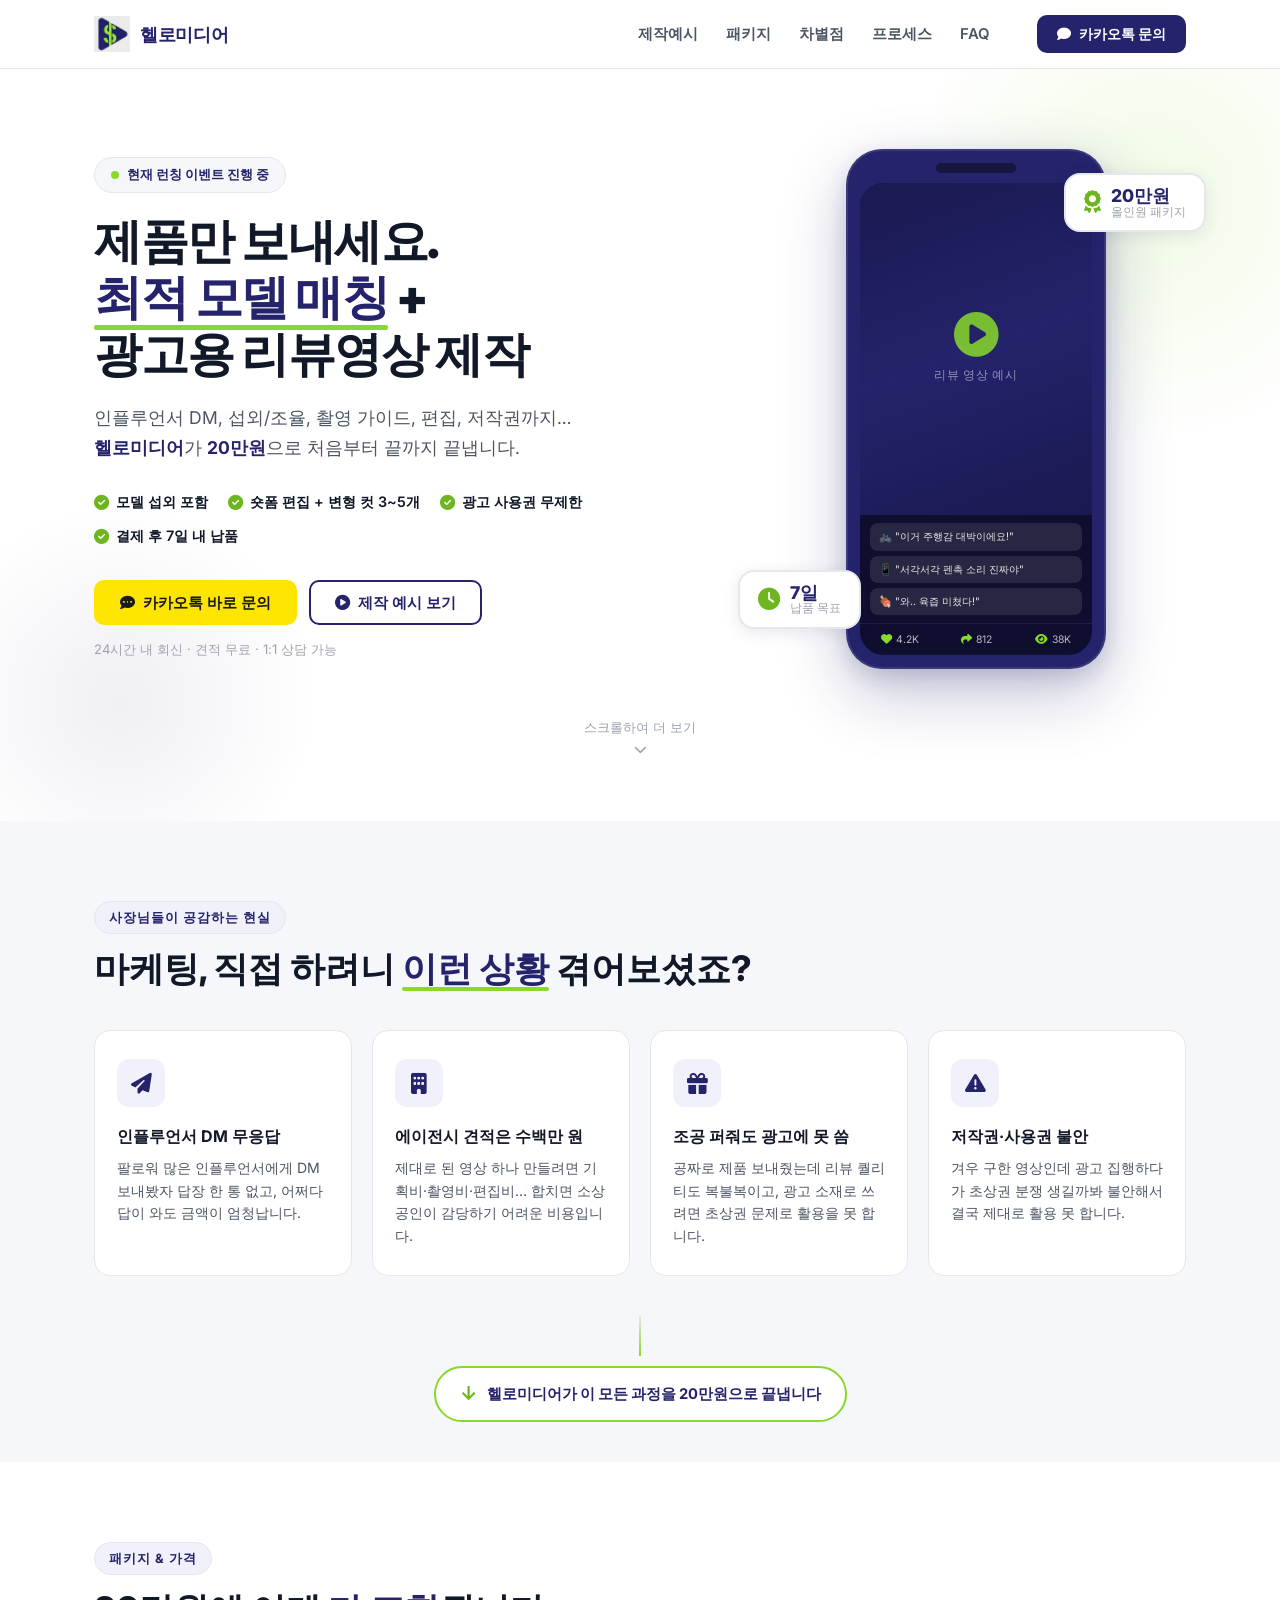
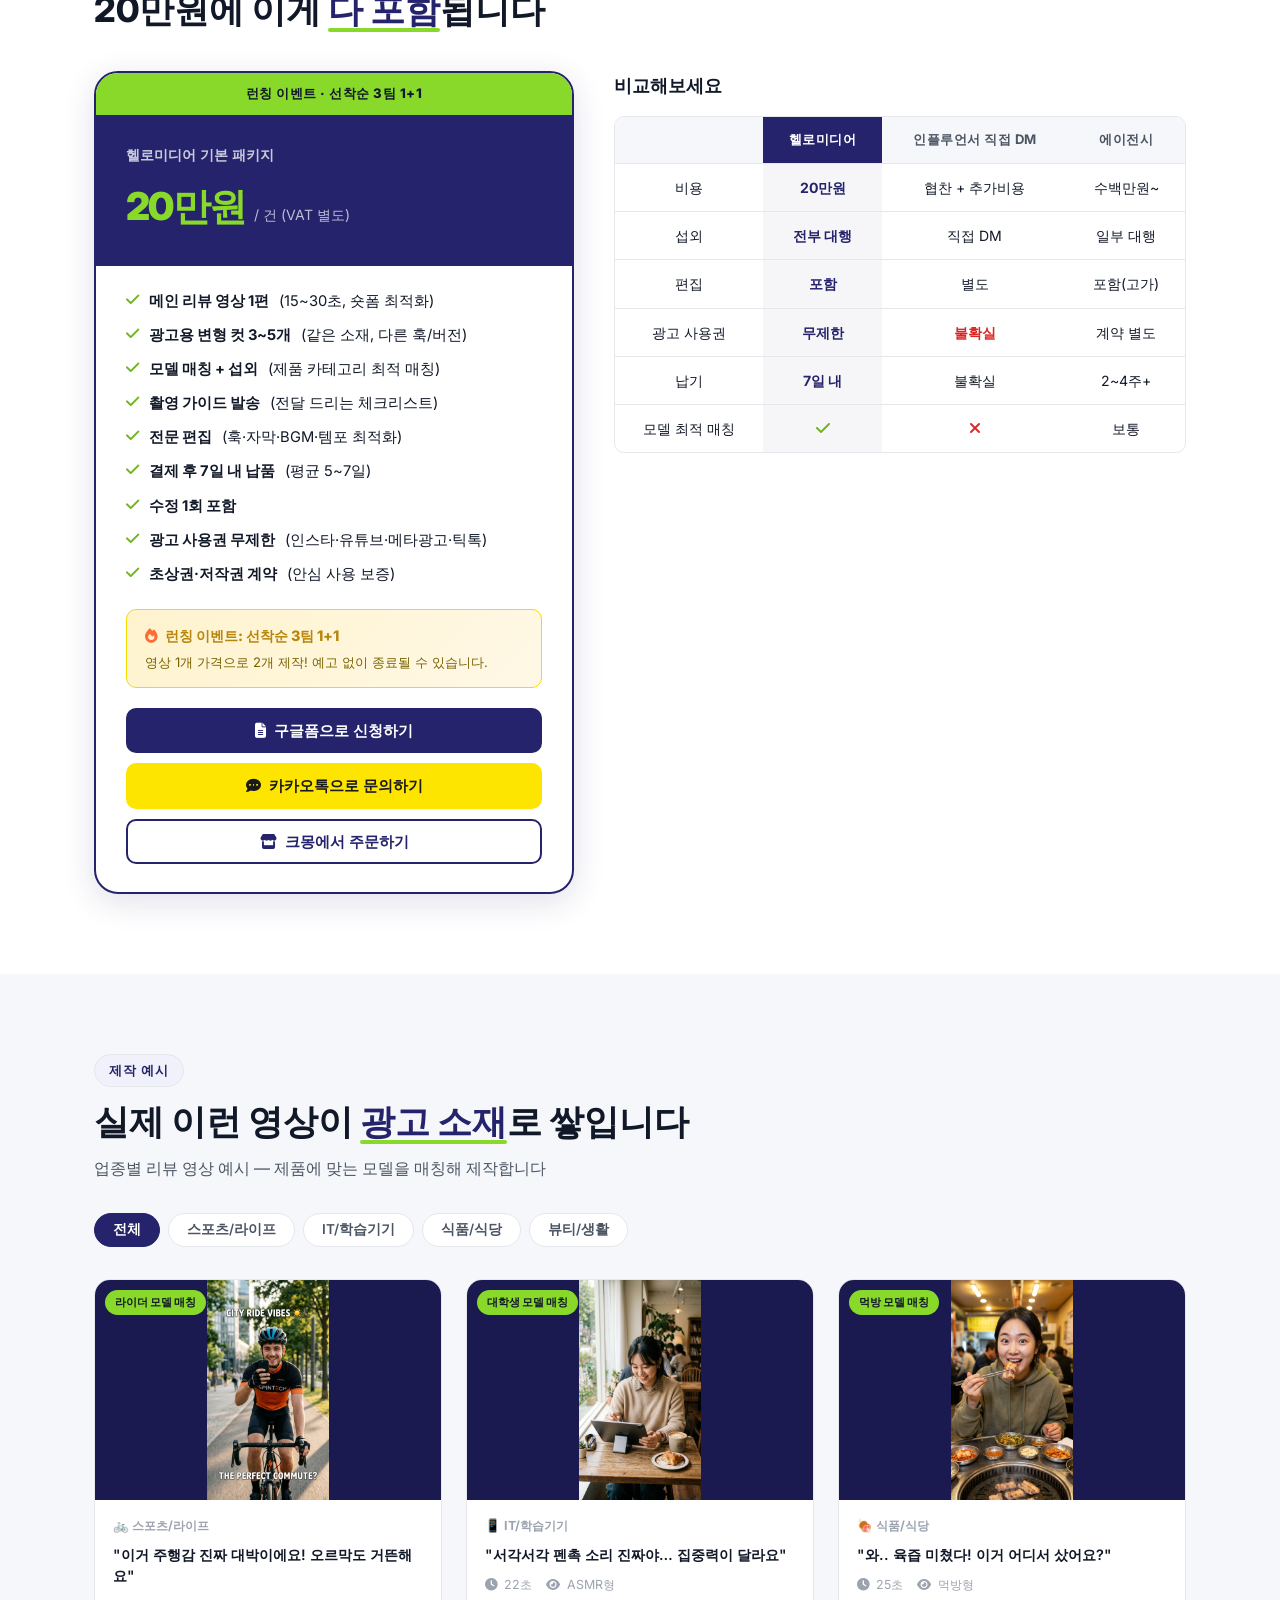
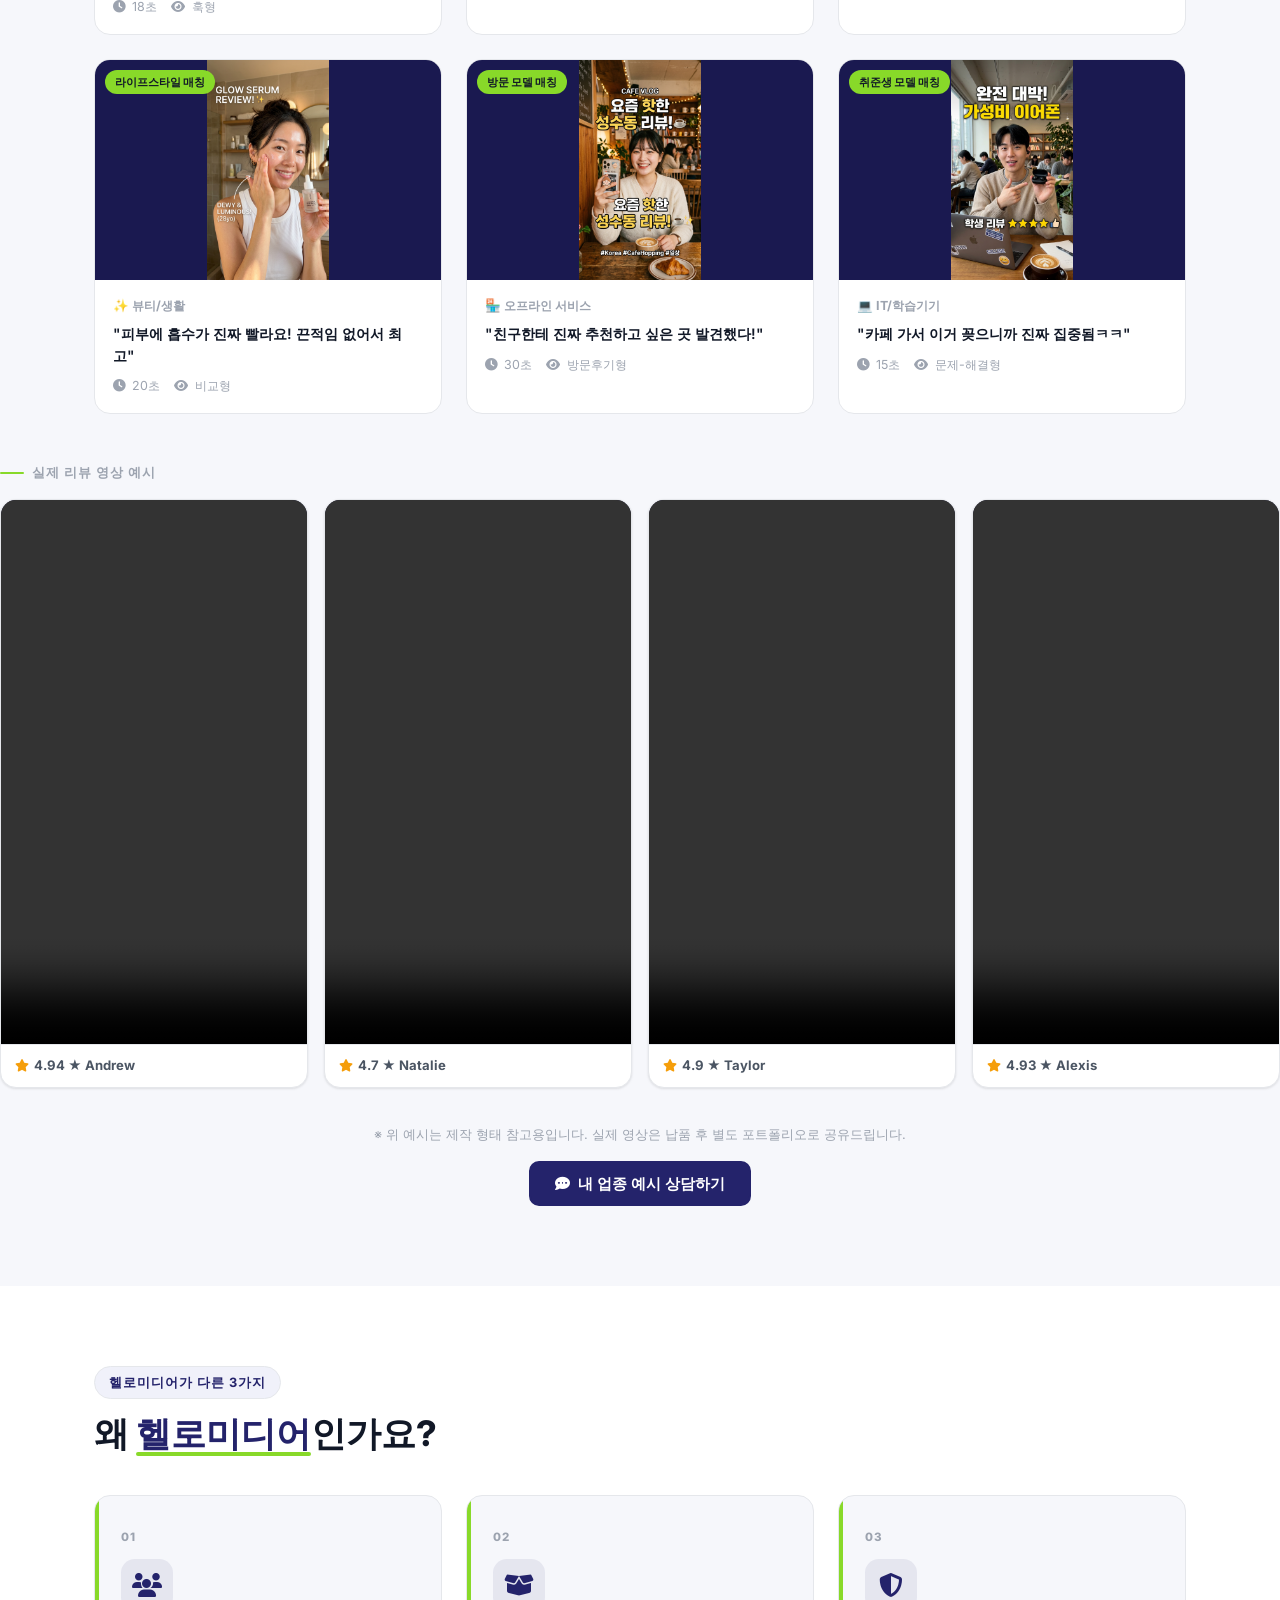
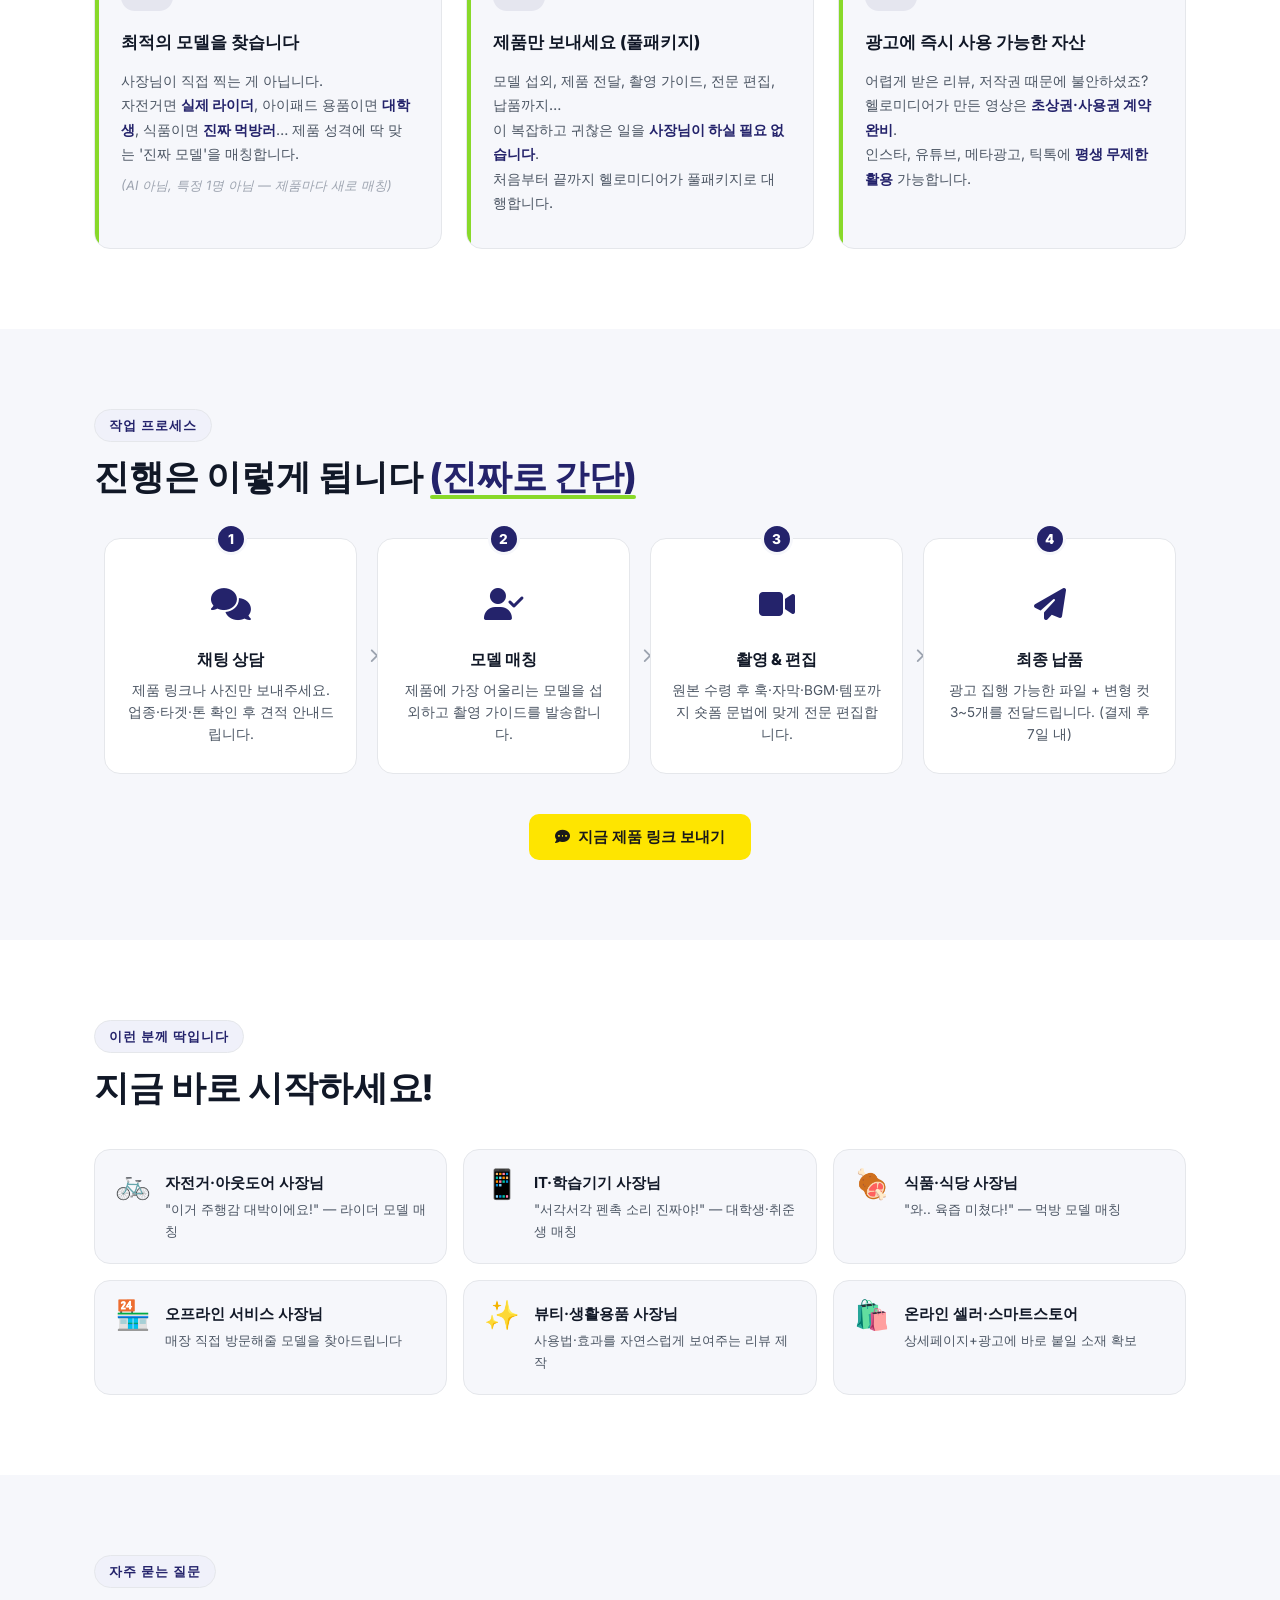
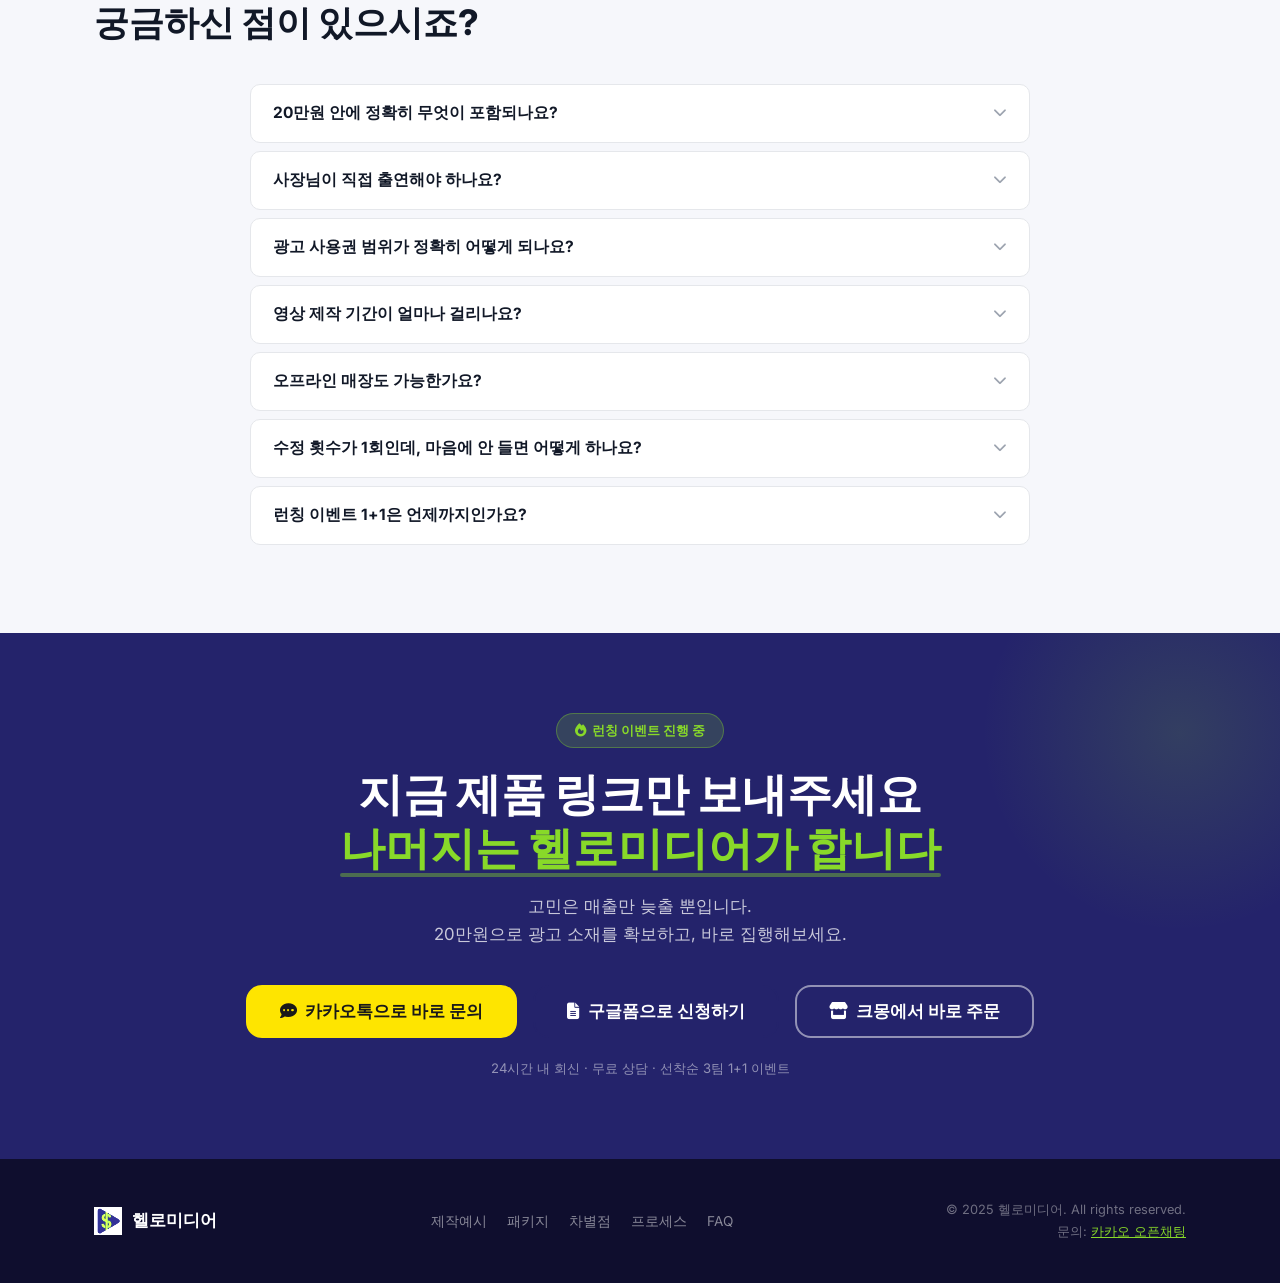
==== commit 5e28e51c: "Add files via upload" ====
--- a/index.html
+++ b/index.html
@@ -4,7 +4,7 @@
   <meta charset="UTF-8" />
   <meta name="viewport" content="width=device-width, initial-scale=1.0" />
   <title>헬로미디어 | 제품만 보내세요. 최적 모델 매칭 + 광고용 리뷰영상 제작</title>
-  <meta name="description" content="15만원에 최적 모델 매칭, 리뷰 영상 제작, 광고 사용권까지. 헬로미디어가 처음부터 끝까지 대행합니다." />
+  <meta name="description" content="20만원에 최적 모델 매칭, 리뷰 영상 제작, 광고 사용권까지. 헬로미디어가 처음부터 끝까지 대행합니다." />
   <link rel="preconnect" href="https://fonts.googleapis.com" />
   <link rel="preconnect" href="https://fonts.gstatic.com" crossorigin />
   <link href="https://fonts.googleapis.com/css2?family=Pretendard:wght@300;400;500;600;700;800&family=Inter:wght@400;500;600;700&display=swap" rel="stylesheet" />
@@ -50,7 +50,7 @@
         </h1>
         <p class="hero-sub">
           인플루언서 DM, 섭외/조율, 촬영 가이드, 편집, 저작권까지…<br />
-          <strong>헬로미디어</strong>가 <strong>15만원</strong>으로 처음부터 끝까지 끝냅니다.
+          <strong>헬로미디어</strong>가 <strong>20만원</strong>으로 처음부터 끝까지 끝냅니다.
         </p>
         <div class="hero-facts">
           <div class="fact-item"><i class="fas fa-check-circle"></i> 모델 섭외 포함</div>
@@ -108,7 +108,7 @@
         <div class="hero-badge-float badge-top">
           <i class="fas fa-award"></i>
           <div>
-            <div class="badge-num">15만원</div>
+            <div class="badge-num">20만원</div>
             <div class="badge-desc">올인원 패키지</div>
           </div>
         </div>
@@ -158,7 +158,7 @@
         <div class="bridge-line"></div>
         <div class="bridge-text">
           <span class="bridge-arrow">↓</span>
-          <strong>헬로미디어가 이 모든 과정을 15만원으로 끝냅니다</strong>
+          <strong>헬로미디어가 이 모든 과정을 20만원으로 끝냅니다</strong>
         </div>
       </div>
     </div>
@@ -168,14 +168,14 @@
   <section class="package-section" id="package">
     <div class="container">
       <div class="section-label">패키지 & 가격</div>
-      <h2 class="section-title">15만원에 이게 <span class="highlight">다 포함</span>됩니다</h2>
+      <h2 class="section-title">20만원에 이게 <span class="highlight">다 포함</span>됩니다</h2>
       <div class="package-wrapper">
         <div class="package-card main-package">
           <div class="package-badge-top">런칭 이벤트 · 선착순 3팀 1+1</div>
           <div class="package-header">
             <div class="package-name">헬로미디어 기본 패키지</div>
             <div class="package-price">
-              <span class="price-num">15만원</span>
+              <span class="price-num">20만원</span>
               <span class="price-vat">/ 건 (VAT 별도)</span>
             </div>
           </div>
@@ -220,7 +220,7 @@
             <tbody>
               <tr>
                 <td>비용</td>
-                <td class="highlight-col"><strong>15만원</strong></td>
+                <td class="highlight-col"><strong>20만원</strong></td>
                 <td>협찬 + 추가비용</td>
                 <td>수백만원~</td>
               </tr>
@@ -579,7 +579,7 @@
 
         <div class="faq-item">
           <button class="faq-q" aria-expanded="false">
-            <span>15만원 안에 정확히 무엇이 포함되나요?</span>
+            <span>20만원 안에 정확히 무엇이 포함되나요?</span>
             <i class="fas fa-chevron-down faq-arrow"></i>
           </button>
           <div class="faq-a">
@@ -662,7 +662,7 @@
         </h2>
         <p class="final-cta-sub">
           고민은 매출만 늦출 뿐입니다.<br />
-          15만원으로 광고 소재를 확보하고, 바로 집행해보세요.
+          20만원으로 광고 소재를 확보하고, 바로 집행해보세요.
         </p>
         <div class="final-cta-buttons">
           <a href="https://open.kakao.com/o/srEOdDai" target="_blank" class="btn btn-kakao btn-lg">
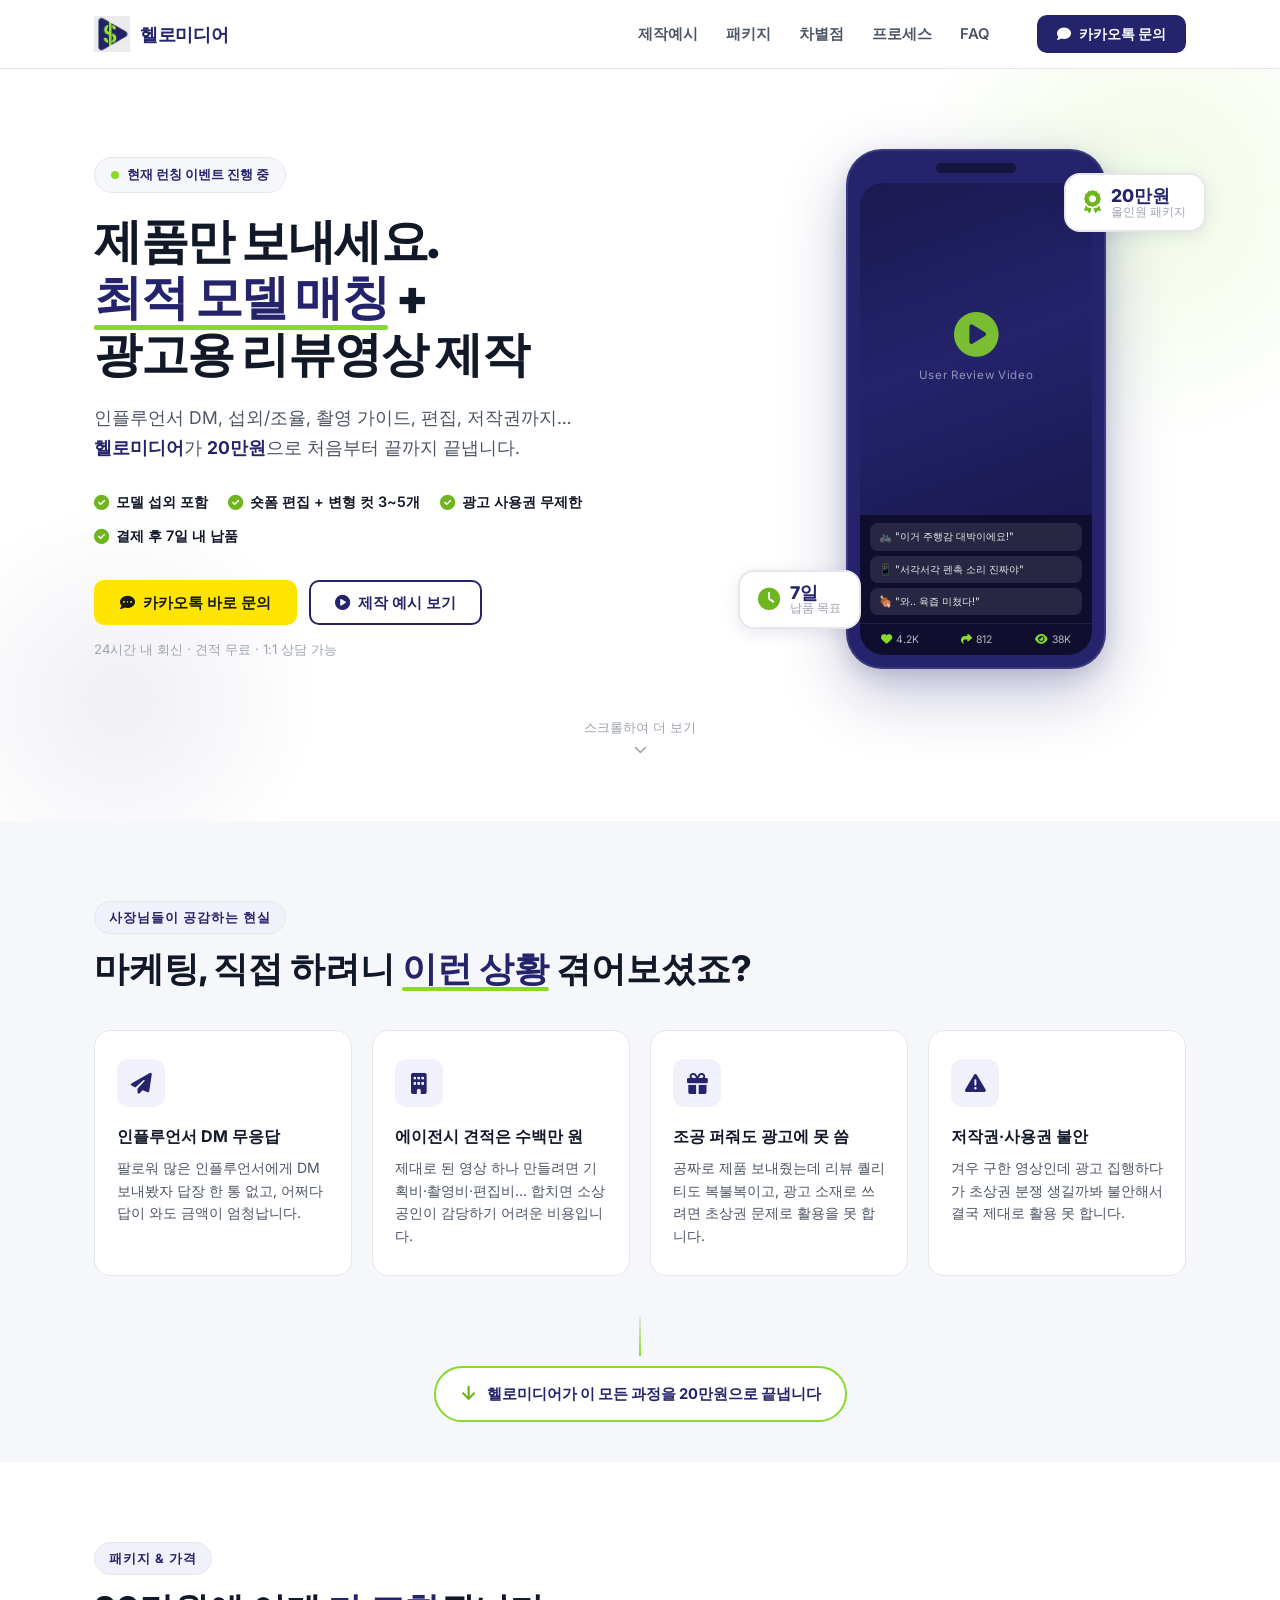
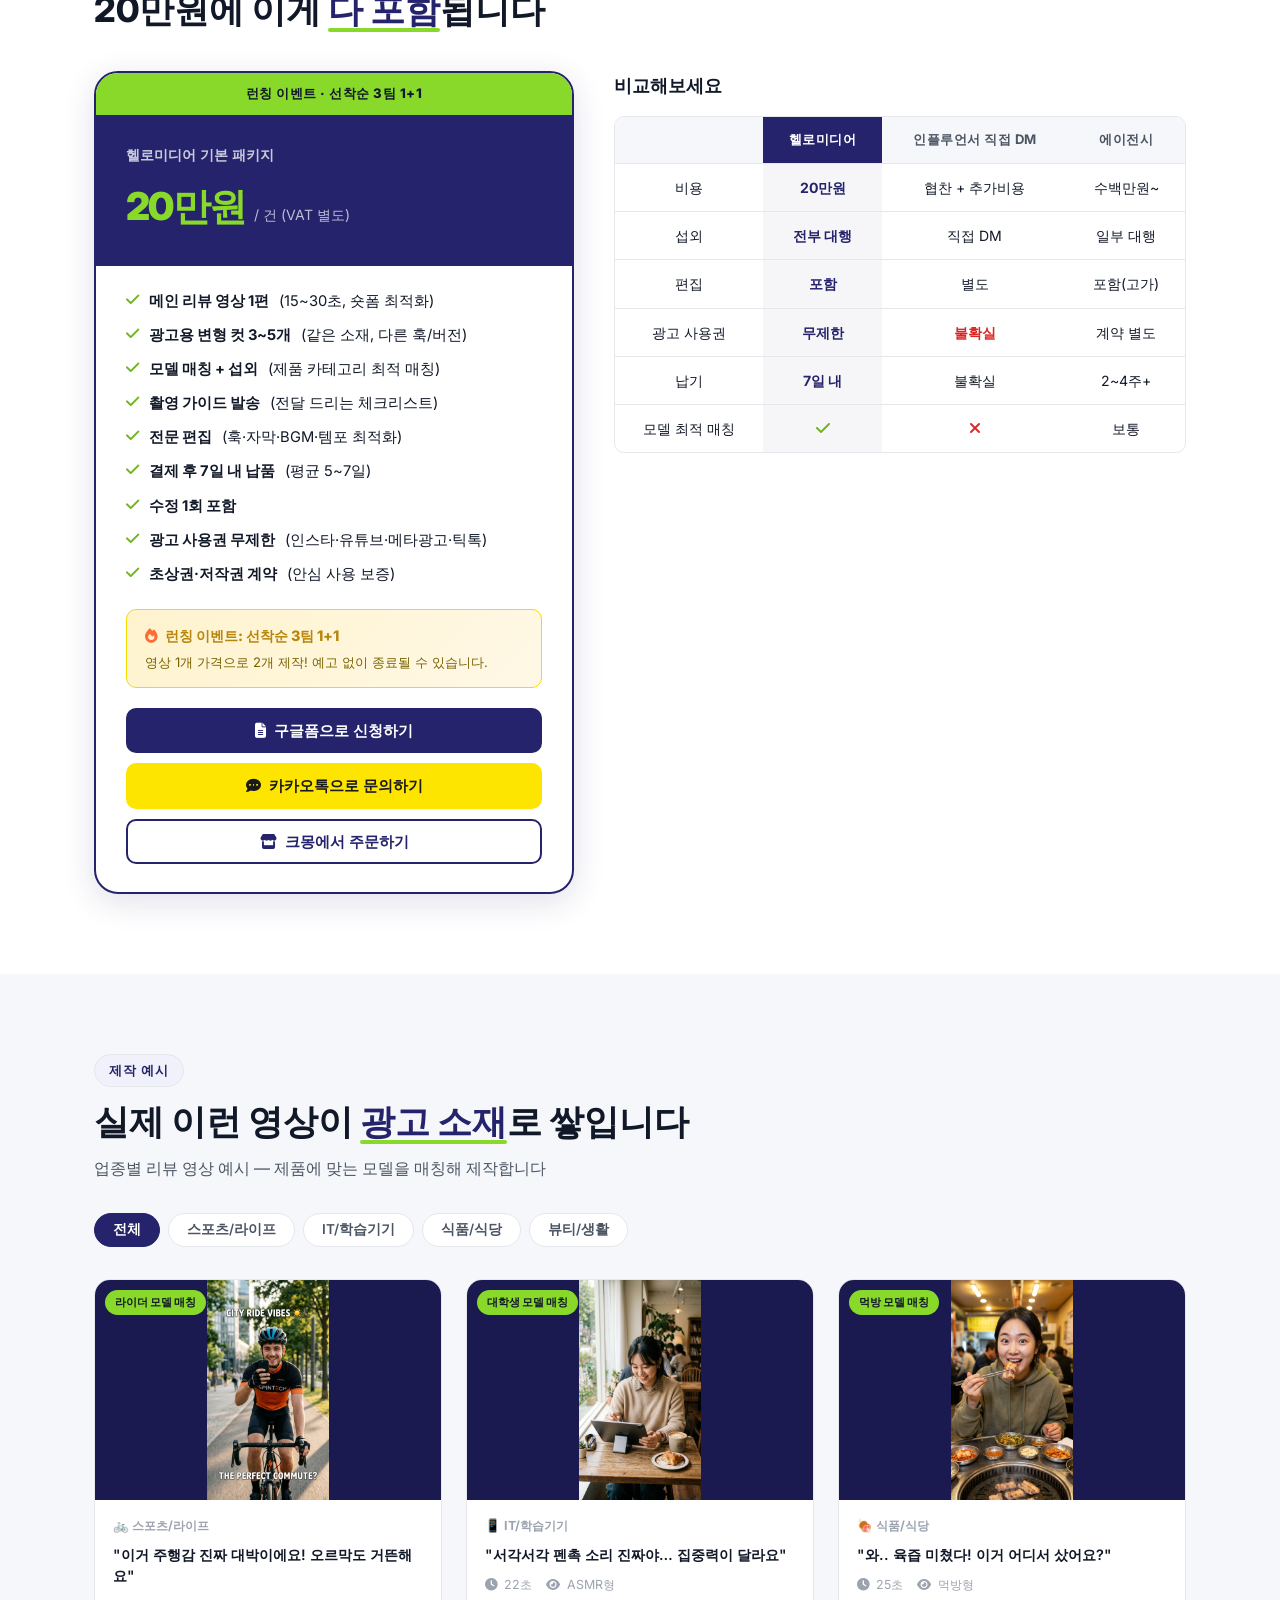
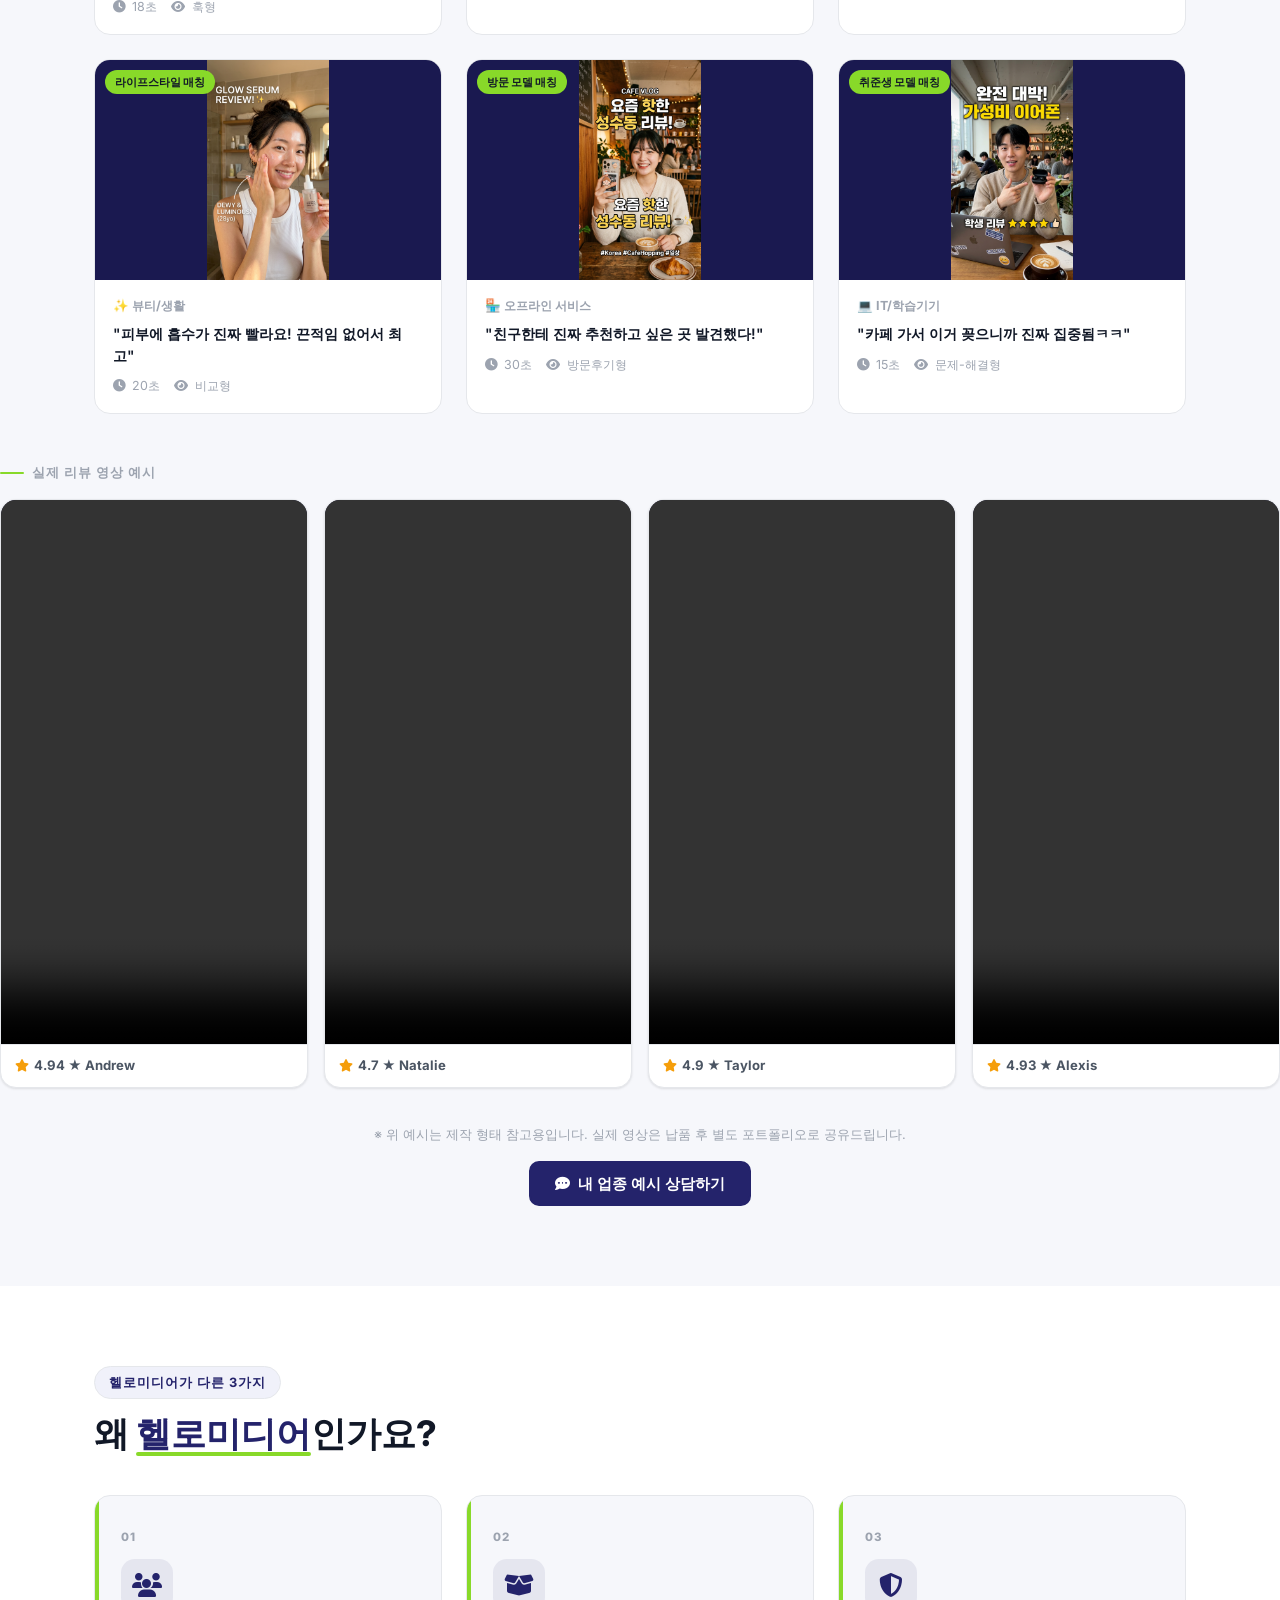
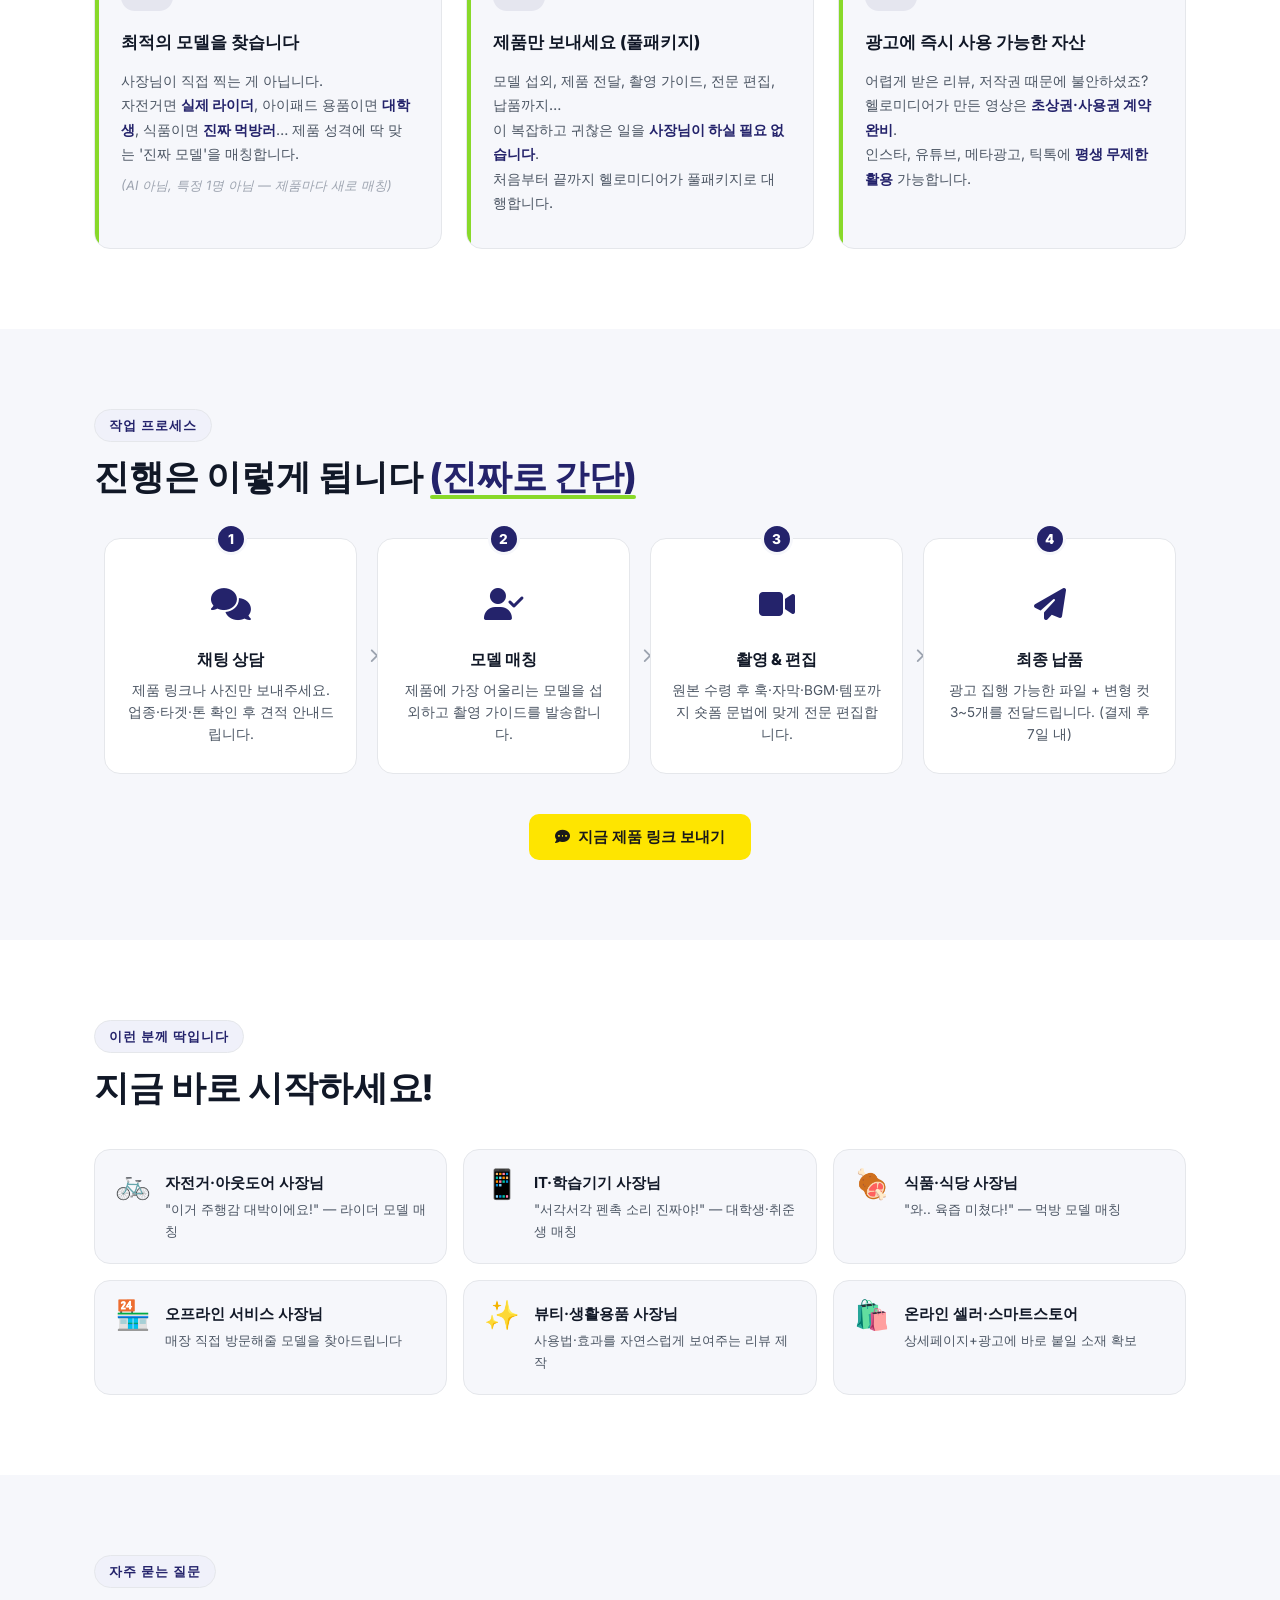
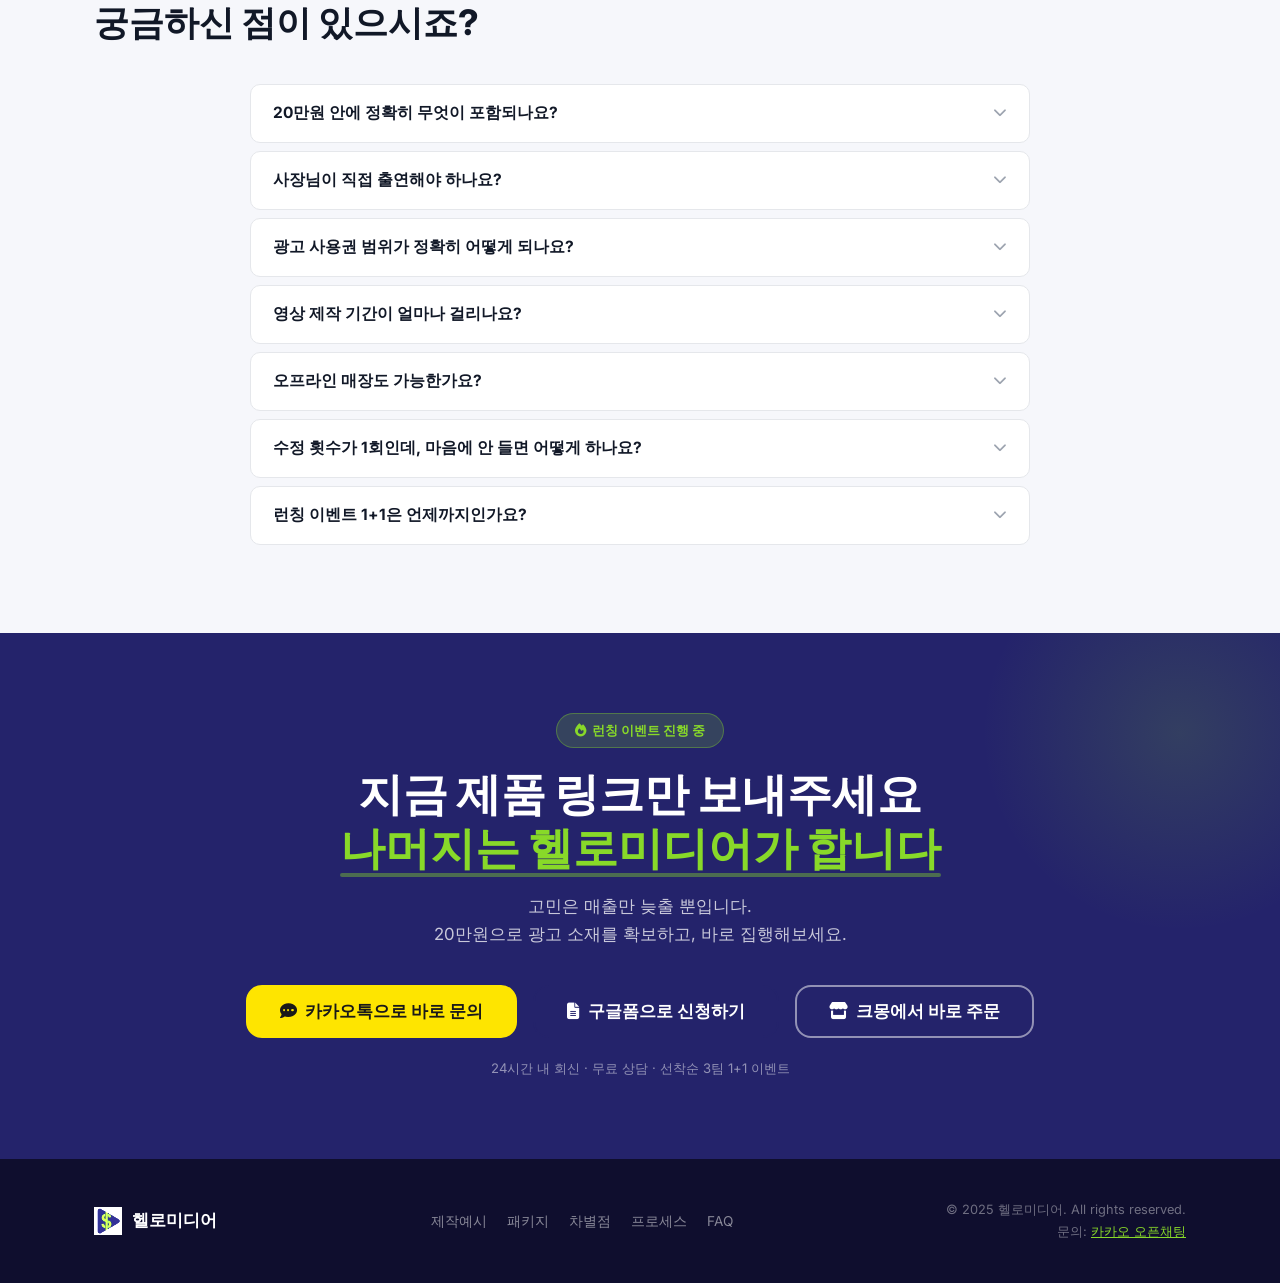
==== commit 8ef0dfd0: "Update index.html" ====
--- a/index.html
+++ b/index.html
@@ -75,7 +75,7 @@
             <div class="phone-screen">
               <div class="video-placeholder">
                 <i class="fas fa-play-circle play-icon"></i>
-                <div class="video-label">리뷰 영상 예시</div>
+                <div class="video-label">User Review Video</div>
               </div>
               <div class="screen-content">
                 <div class="comment-bubble bubble-1">
